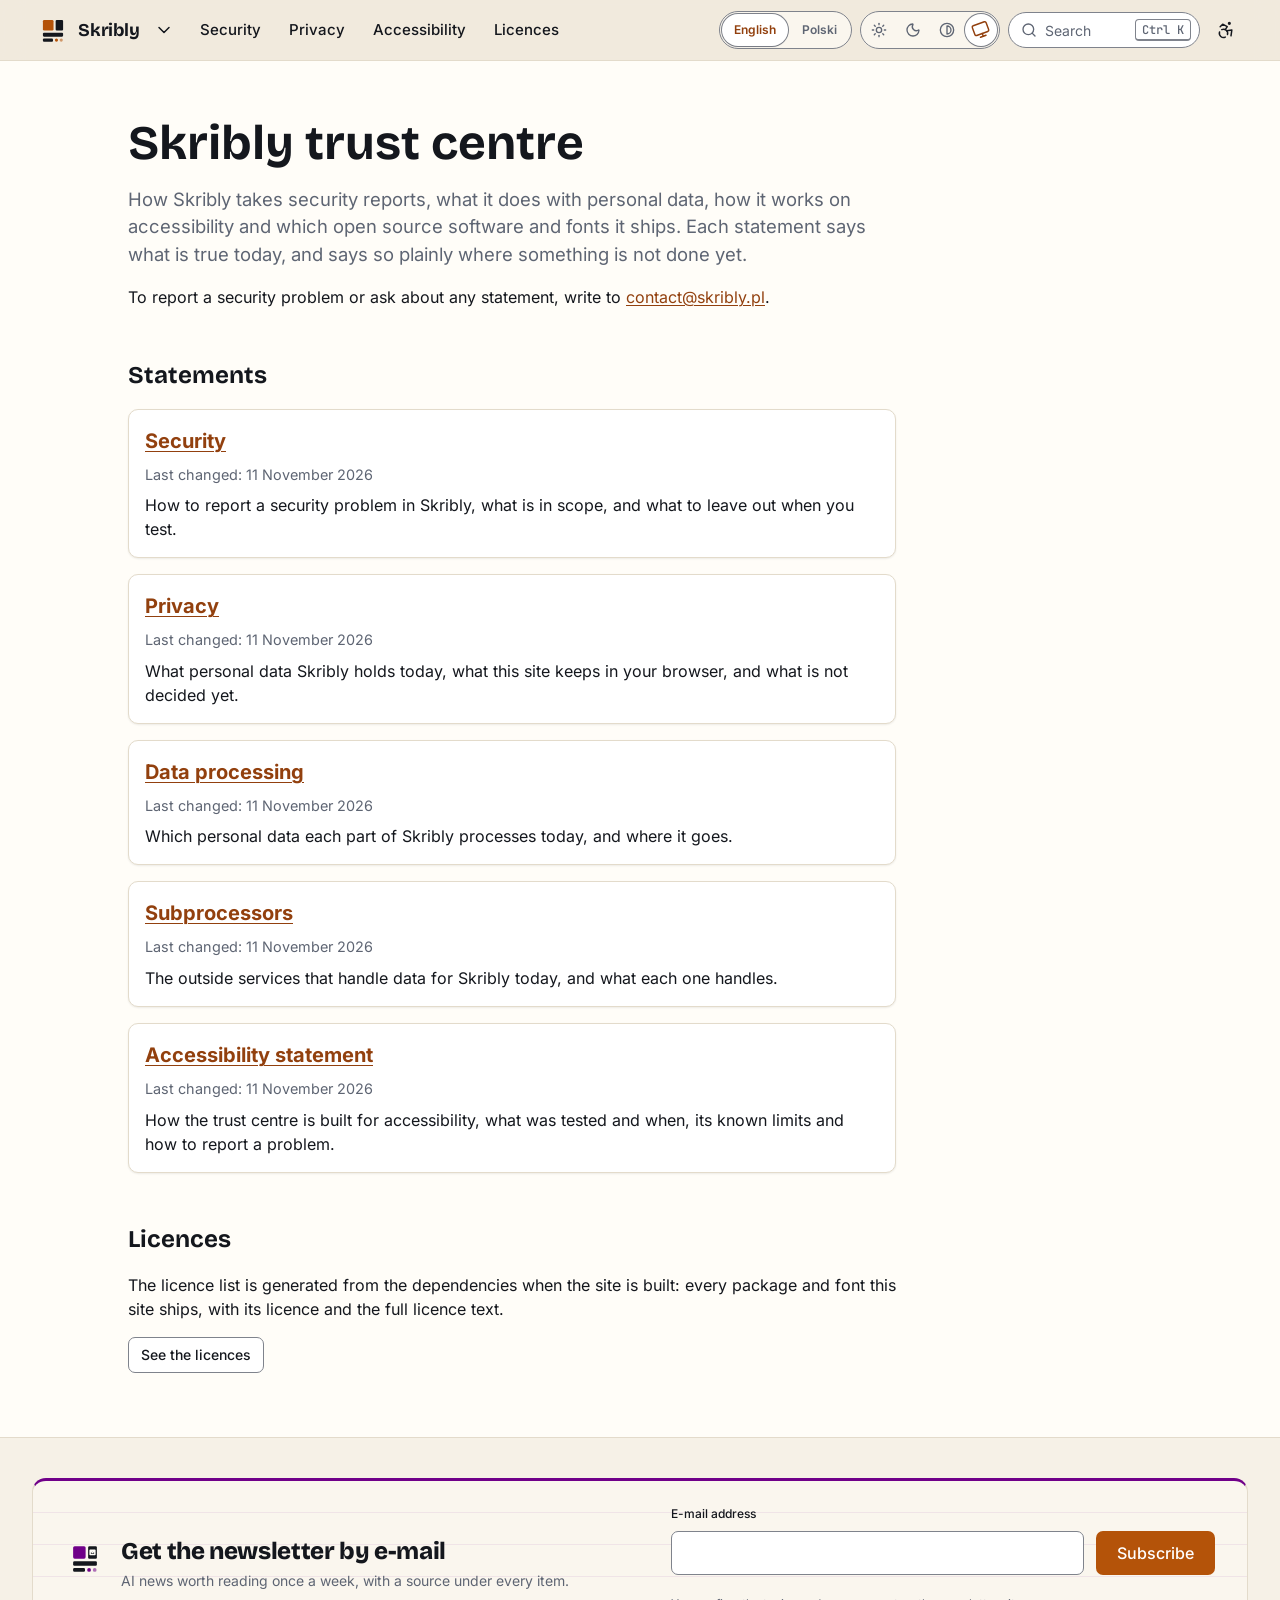
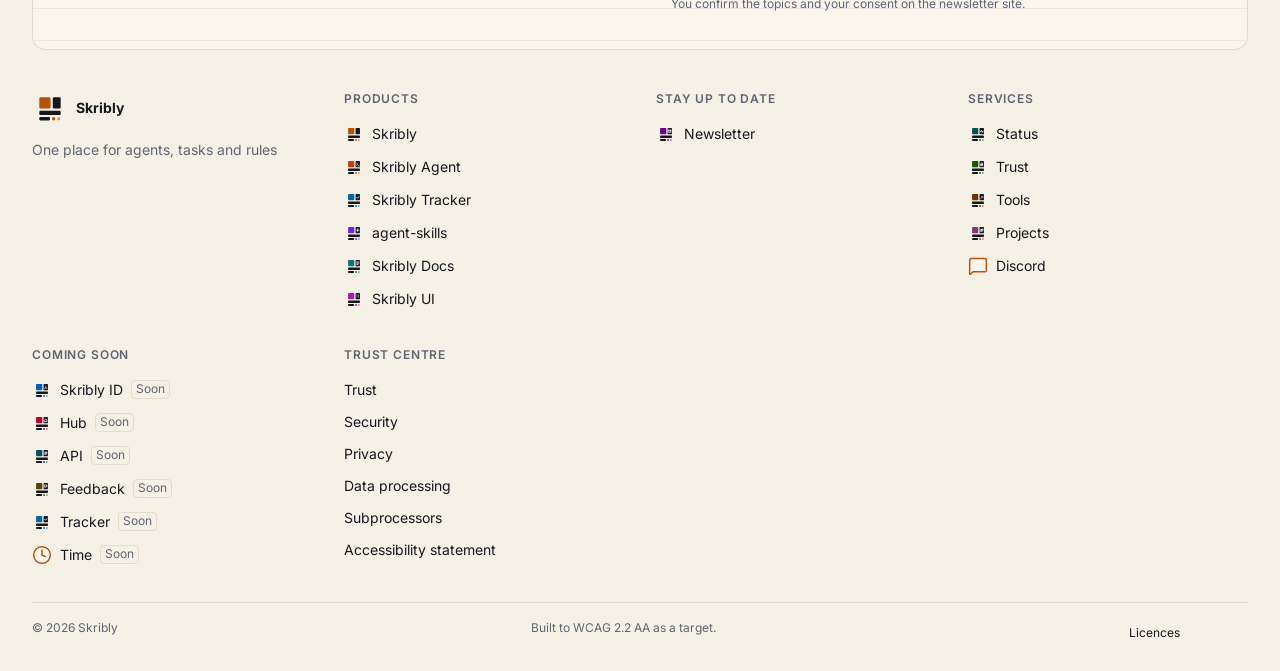
==== index.html @ 5bcbd811 "publish: page widths and kit sync" ====
<!DOCTYPE html><html lang="en" dir="ltr"><head><meta charset="utf-8"><meta name="viewport" content="width=device-width, initial-scale=1"><title>Skribly</title><meta name="description" content="How Skribly handles security reports, personal data, accessibility and the licences of the software it ships."><link rel="canonical" href="https://trust.skribly.pl/"><link rel="alternate" hreflang="en" href="https://trust.skribly.pl/"><link rel="alternate" hreflang="pl" href="https://trust.skribly.pl/pl/"><link rel="alternate" hreflang="x-default" href="https://trust.skribly.pl/"><script src="/_astro/prepaint.iife.DfruCCWJ.js"></script><meta name="color-scheme" content="light dark"><meta name="theme-color" media="(prefers-color-scheme: light)" content="#fffdf8"><meta name="theme-color" media="(prefers-color-scheme: dark)" content="#111318"><meta name="referrer" content="strict-origin-when-cross-origin"><link rel="preload" href="/_astro/inter-latin-wght-normal.Dx4kXJAl.woff2" as="font" type="font/woff2" crossorigin><link rel="preload" href="/_astro/bricolage-grotesque-latin-wght-normal.DLoelf7F.woff2" as="font" type="font/woff2" crossorigin><link rel="icon" href="/_astro/skribly.Zs_Yda3L.svg" type="image/svg+xml"><meta property="og:type" content="website"><meta property="og:site_name" content="Skribly"><meta property="og:locale" content="en_GB"><meta property="og:url" content="https://trust.skribly.pl/"><meta property="og:title" content="Skribly"><meta property="og:description" content="How Skribly handles security reports, personal data, accessibility and the licences of the software it ships."><meta name="twitter:card" content="summary"><meta name="twitter:title" content="Skribly"><meta name="twitter:description" content="How Skribly handles security reports, personal data, accessibility and the licences of the software it ships."><script type="application/ld+json">{"@context":"https://schema.org","@graph":[{"@type":"Organization","@id":"https://skribly.pl/#organization","name":"Skribly","url":"https://skribly.pl/","logo":"https://skribly.pl/img/icons/icon-512.png","sameAs":["https://docs.skribly.pl/","https://ui.skribly.pl/"]},{"@type":"WebSite","@id":"https://trust.skribly.pl/#website","name":"Skribly","url":"https://trust.skribly.pl/","inLanguage":"en","description":"How Skribly handles security reports, personal data, accessibility and the licences of the software it ships.","publisher":{"@id":"https://skribly.pl/#organization"}},{"@type":"WebPage","@id":"https://trust.skribly.pl/#page","url":"https://trust.skribly.pl/","name":"Skribly","description":"How Skribly handles security reports, personal data, accessibility and the licences of the software it ships.","inLanguage":"en","isPartOf":{"@id":"https://trust.skribly.pl/#website"},"publisher":{"@id":"https://skribly.pl/#organization"}}]}</script><meta http-equiv="Content-Security-Policy" content="default-src 'none'; connect-src 'self'; script-src 'self' 'wasm-unsafe-eval'; style-src 'self'; img-src 'self' data:; font-src 'self'; manifest-src 'self'; media-src 'self'; base-uri 'none'; form-action https://newsletter.skribly.pl; upgrade-insecure-requests"><link rel="stylesheet" href="/_astro/Page.hckXxE3s.css"></head><body class="sk-page"><a class="sk-skip-link" href="#content">Skip to content</a><header class="sk-site-header sk-product--skribly" data-sk-header><div class="sk-container sk-container--wide sk-site-header__bar"><div class="sk-site-header__brand"><a class="sk-site-header__home" href="/" aria-label="Skribly, home page"><svg class="sk-logo sk-logo--skribly" viewBox="0 0 64 64" width="2.125rem" height="2.125rem" focusable="false" aria-hidden="true"><rect x="13" y="13" width="20" height="20" rx="2.5" fill="var(--sk-accent)"/><rect x="37" y="13" width="14" height="20" rx="2" fill="currentColor"/><rect x="13" y="37" width="38" height="7.5" rx="2" fill="currentColor"/><rect x="13" y="48" width="19" height="6" rx="2" fill="currentColor"/><circle cx="38.5" cy="51" r="3" fill="var(--sk-accent)"/><circle cx="47.5" cy="51" r="3" fill="var(--sk-accent)" opacity="0.55"/></svg><span class="sk-site-header__name">Skribly</span></a><details class="sk-dropdown sk-ecosystem"><summary class="sk-icon-button sk-ecosystem__toggle" aria-label="Switch product" title="Switch product"><svg class="sk-icon sk-dropdown__chevron" viewBox="0 0 24 24" focusable="false" data-icon="chevron.down" aria-hidden="true"><path d="m6 9 6 6 6-6"></path></svg></summary><div class="sk-dropdown__panel"><p class="sk-ecosystem__title" id="sk-ecosystem-skribly">Skribly products</p><ul class="sk-ecosystem__list" aria-labelledby="sk-ecosystem-skribly"><li><a class="sk-ecosystem__item sk-product--skribly" href="https://skribly.pl/" aria-current="true"><svg class="sk-logo sk-logo--skribly" viewBox="0 0 64 64" width="2.25rem" height="2.25rem" focusable="false" aria-hidden="true"><rect x="13" y="13" width="20" height="20" rx="2.5" fill="var(--sk-accent)"/><rect x="37" y="13" width="14" height="20" rx="2" fill="currentColor"/><rect x="13" y="37" width="38" height="7.5" rx="2" fill="currentColor"/><rect x="13" y="48" width="19" height="6" rx="2" fill="currentColor"/><circle cx="38.5" cy="51" r="3" fill="var(--sk-accent)"/><circle cx="47.5" cy="51" r="3" fill="var(--sk-accent)" opacity="0.55"/></svg><span><strong>Skribly</strong><span>One place for agents, tasks and rules</span></span><span class="sk-ecosystem__here">You are here</span></a></li><li><a class="sk-ecosystem__item sk-product--agent" href="https://agent.skribly.pl/"><svg class="sk-logo sk-logo--agent" viewBox="0 0 64 64" width="2.25rem" height="2.25rem" focusable="false" aria-hidden="true"><rect x="13" y="13" width="20" height="20" rx="2.5" fill="var(--sk-tool-agent)"/><rect x="37" y="13" width="14" height="20" rx="2" fill="currentColor"/><path d="M40.6 19.4l3.6 3.6-3.6 3.6M45.6 28.4h2.6" fill="none" stroke="var(--sk-bg)" stroke-width="2.4" stroke-linecap="round" stroke-linejoin="round"/><rect x="13" y="37" width="38" height="7.5" rx="2" fill="currentColor"/><rect x="13" y="48" width="19" height="6" rx="2" fill="currentColor"/><circle cx="38.5" cy="51" r="3" fill="var(--sk-tool-agent)"/><circle cx="47.5" cy="51" r="3" fill="var(--sk-tool-agent)" opacity="0.55"/></svg><span><strong>Skribly Agent</strong><span>Where agents work</span></span></a></li><li><a class="sk-ecosystem__item sk-product--tracker" href="https://skribly.pl/apps/skribly-tracker/"><svg class="sk-logo sk-logo--tracker" viewBox="0 0 64 64" width="2.25rem" height="2.25rem" focusable="false" aria-hidden="true"><rect x="13" y="13" width="20" height="20" rx="2.5" fill="var(--sk-tool-tracker)"/><rect x="37" y="13" width="14" height="20" rx="2" fill="currentColor"/><path d="M40.4 23.6l2.8 2.8 4.8-5.4" fill="none" stroke="var(--sk-bg)" stroke-width="2.4" stroke-linecap="round" stroke-linejoin="round"/><rect x="13" y="37" width="38" height="7.5" rx="2" fill="currentColor"/><rect x="13" y="48" width="19" height="6" rx="2" fill="currentColor"/><circle cx="38.5" cy="51" r="3" fill="var(--sk-tool-tracker)"/><circle cx="47.5" cy="51" r="3" fill="var(--sk-tool-tracker)" opacity="0.55"/></svg><span><strong>Skribly Tracker</strong><span>Where tasks begin</span></span></a></li><li><a class="sk-ecosystem__item sk-product--skills" href="https://skribly.pl/apps/agent-skills/"><svg class="sk-logo sk-logo--skills" viewBox="0 0 64 64" width="2.25rem" height="2.25rem" focusable="false" aria-hidden="true"><rect x="13" y="13" width="20" height="20" rx="2.5" fill="var(--sk-tool-skills)"/><rect x="37" y="13" width="14" height="20" rx="2" fill="currentColor"/><path d="M44 18.6v8.8M39.6 23h8.8" fill="none" stroke="var(--sk-bg)" stroke-width="2.4" stroke-linecap="round" stroke-linejoin="round"/><rect x="13" y="37" width="38" height="7.5" rx="2" fill="currentColor"/><rect x="13" y="48" width="19" height="6" rx="2" fill="currentColor"/><circle cx="38.5" cy="51" r="3" fill="var(--sk-tool-skills)"/><circle cx="47.5" cy="51" r="3" fill="var(--sk-tool-skills)" opacity="0.55"/></svg><span><strong>agent-skills</strong><span>Where the rules live</span></span></a></li><li><a class="sk-ecosystem__item sk-product--docs" href="https://docs.skribly.pl/"><svg class="sk-logo sk-logo--docs" viewBox="0 0 64 64" width="2.25rem" height="2.25rem" focusable="false" aria-hidden="true"><rect x="13" y="13" width="20" height="20" rx="2.5" fill="var(--sk-tool-docs)"/><rect x="37" y="13" width="14" height="20" rx="2" fill="currentColor"/><path d="M40.4 19h7.2M40.4 23h7.2M40.4 27h4.4" fill="none" stroke="var(--sk-bg)" stroke-width="2.4" stroke-linecap="round" stroke-linejoin="round"/><rect x="13" y="37" width="38" height="7.5" rx="2" fill="currentColor"/><rect x="13" y="48" width="19" height="6" rx="2" fill="currentColor"/><circle cx="38.5" cy="51" r="3" fill="var(--sk-tool-docs)"/><circle cx="47.5" cy="51" r="3" fill="var(--sk-tool-docs)" opacity="0.55"/></svg><span><strong>Skribly Docs</strong><span>Guides and reference</span></span></a></li><li><a class="sk-ecosystem__item sk-product--ui" href="https://ui.skribly.pl/"><svg class="sk-logo sk-logo--ui" viewBox="0 0 64 64" width="2.25rem" height="2.25rem" focusable="false" aria-hidden="true"><rect x="13" y="13" width="20" height="20" rx="2.5" fill="var(--sk-tool-ui)"/><rect x="37" y="13" width="14" height="20" rx="2" fill="currentColor"/><path d="M41.2 19.6h.01M46.8 19.6h.01M41.2 25.4h.01M46.8 25.4h.01" fill="none" stroke="var(--sk-bg)" stroke-width="2.4" stroke-linecap="round" stroke-linejoin="round"/><rect x="13" y="37" width="38" height="7.5" rx="2" fill="currentColor"/><rect x="13" y="48" width="19" height="6" rx="2" fill="currentColor"/><circle cx="38.5" cy="51" r="3" fill="var(--sk-tool-ui)"/><circle cx="47.5" cy="51" r="3" fill="var(--sk-tool-ui)" opacity="0.55"/></svg><span><strong>Skribly UI</strong><span>Tokens and components</span></span></a></li></ul><p class="sk-ecosystem__title" id="sk-ecosystem-skribly-channels">Stay up to date</p><ul class="sk-ecosystem__list" aria-labelledby="sk-ecosystem-skribly-channels"><li><a class="sk-ecosystem__item sk-product--newsletter" href="https://newsletter.skribly.pl/"><svg class="sk-logo sk-logo--newsletter" viewBox="0 0 64 64" width="2.25rem" height="2.25rem" focusable="false" aria-hidden="true"><rect x="13" y="13" width="20" height="20" rx="2.5" fill="var(--sk-tool-newsletter)"/><rect x="37" y="13" width="14" height="20" rx="2" fill="currentColor"/><path d="M40.2 19.6h7.6v6.8h-7.6zM40.6 20.2l3.4 2.8 3.4-2.8" fill="none" stroke="var(--sk-bg)" stroke-width="2.4" stroke-linecap="round" stroke-linejoin="round"/><rect x="13" y="37" width="38" height="7.5" rx="2" fill="currentColor"/><rect x="13" y="48" width="19" height="6" rx="2" fill="currentColor"/><circle cx="38.5" cy="51" r="3" fill="var(--sk-tool-newsletter)"/><circle cx="47.5" cy="51" r="3" fill="var(--sk-tool-newsletter)" opacity="0.55"/></svg><span><strong>Skribly Newsletter</strong><span>AI news every week, each with its source</span></span></a></li></ul><p class="sk-ecosystem__title" id="sk-ecosystem-skribly-services">Services</p><ul class="sk-ecosystem__list" aria-labelledby="sk-ecosystem-skribly-services"><li><a class="sk-ecosystem__item sk-product--status" href="https://status.skribly.pl/"><svg class="sk-logo sk-logo--status" viewBox="0 0 64 64" width="2.25rem" height="2.25rem" focusable="false" aria-hidden="true"><rect x="13" y="13" width="20" height="20" rx="2.5" fill="var(--sk-tool-status)"/><rect x="37" y="13" width="14" height="20" rx="2" fill="currentColor"/><path d="M39.6 23.6h2.2l1.4-3.6 2.4 6.8 1.4-3.2h1.4" fill="none" stroke="var(--sk-bg)" stroke-width="2.4" stroke-linecap="round" stroke-linejoin="round"/><rect x="13" y="37" width="38" height="7.5" rx="2" fill="currentColor"/><rect x="13" y="48" width="19" height="6" rx="2" fill="currentColor"/><circle cx="38.5" cy="51" r="3" fill="var(--sk-tool-status)"/><circle cx="47.5" cy="51" r="3" fill="var(--sk-tool-status)" opacity="0.55"/></svg><span><strong>Skribly Status</strong><span>Is every service up</span></span></a></li><li><a class="sk-ecosystem__item sk-product--trust" href="https://trust.skribly.pl/"><svg class="sk-logo sk-logo--trust" viewBox="0 0 64 64" width="2.25rem" height="2.25rem" focusable="false" aria-hidden="true"><rect x="13" y="13" width="20" height="20" rx="2.5" fill="var(--sk-tool-trust)"/><rect x="37" y="13" width="14" height="20" rx="2" fill="currentColor"/><path d="M41.8 22.6v-3h4.4v3M40.8 24.2h6.4v2.8h-6.4z" fill="none" stroke="var(--sk-bg)" stroke-width="2.4" stroke-linecap="round" stroke-linejoin="round"/><rect x="13" y="37" width="38" height="7.5" rx="2" fill="currentColor"/><rect x="13" y="48" width="19" height="6" rx="2" fill="currentColor"/><circle cx="38.5" cy="51" r="3" fill="var(--sk-tool-trust)"/><circle cx="47.5" cy="51" r="3" fill="var(--sk-tool-trust)" opacity="0.55"/></svg><span><strong>Skribly Trust</strong><span>Security, privacy and accessibility</span></span></a></li><li><a class="sk-ecosystem__item sk-product--tools" href="https://tools.skribly.pl/"><svg class="sk-logo sk-logo--tools" viewBox="0 0 64 64" width="2.25rem" height="2.25rem" focusable="false" aria-hidden="true"><rect x="13" y="13" width="20" height="20" rx="2.5" fill="var(--sk-tool-tools)"/><rect x="37" y="13" width="14" height="20" rx="2" fill="currentColor"/><path d="M40.8 27.2L46 22M43.8 19.8l4.4 4.4" fill="none" stroke="var(--sk-bg)" stroke-width="2.4" stroke-linecap="round" stroke-linejoin="round"/><rect x="13" y="37" width="38" height="7.5" rx="2" fill="currentColor"/><rect x="13" y="48" width="19" height="6" rx="2" fill="currentColor"/><circle cx="38.5" cy="51" r="3" fill="var(--sk-tool-tools)"/><circle cx="47.5" cy="51" r="3" fill="var(--sk-tool-tools)" opacity="0.55"/></svg><span><strong>Skribly Tools</strong><span>Small tools in the browser</span></span></a></li><li><a class="sk-ecosystem__item sk-product--projects" href="https://projects.skribly.pl/"><svg class="sk-logo sk-logo--projects" viewBox="0 0 64 64" width="2.25rem" height="2.25rem" focusable="false" aria-hidden="true"><rect x="13" y="13" width="20" height="20" rx="2.5" fill="var(--sk-tool-projects)"/><rect x="37" y="13" width="14" height="20" rx="2" fill="currentColor"/><path d="M40.4 21.8h4.8v4.8h-4.8zM43 21.8v-2.6h4.8v4.8h-2.6" fill="none" stroke="var(--sk-bg)" stroke-width="2.4" stroke-linecap="round" stroke-linejoin="round"/><rect x="13" y="37" width="38" height="7.5" rx="2" fill="currentColor"/><rect x="13" y="48" width="19" height="6" rx="2" fill="currentColor"/><circle cx="38.5" cy="51" r="3" fill="var(--sk-tool-projects)"/><circle cx="47.5" cy="51" r="3" fill="var(--sk-tool-projects)" opacity="0.55"/></svg><span><strong>Skribly Projects</strong><span>Every part and how far it is</span></span></a></li><li><a class="sk-ecosystem__item sk-product--discord" href="https://dc.skribly.pl/"><svg class="sk-icon sk-icon--duo sk-ecosystem__icon" viewBox="0 0 24 24" focusable="false" data-icon="content.comment" aria-hidden="true"><g class="sk-icon__fill"><path d="M22 17a2 2 0 0 1-2 2H6.828a2 2 0 0 0-1.414.586l-2.202 2.202A.71.71 0 0 1 2 21.286V5a2 2 0 0 1 2-2h16a2 2 0 0 1 2 2z"></path></g><path d="M22 17a2 2 0 0 1-2 2H6.828a2 2 0 0 0-1.414.586l-2.202 2.202A.71.71 0 0 1 2 21.286V5a2 2 0 0 1 2-2h16a2 2 0 0 1 2 2z"></path></svg><span><strong>Discord</strong><span>Talk with the people who build Skribly</span></span></a></li></ul></div></details></div><div class="sk-site-header__quick"><button class="sk-search-button sk-site-header__wide" type="button" data-sk-search-open data-sk-needs-js aria-haspopup="dialog" aria-controls="sk-search" aria-keyshortcuts="Control+K /"><svg class="sk-icon" viewBox="0 0 24 24" focusable="false" data-icon="action.search" aria-hidden="true"><g class="sk-icon__fill"><circle cx="11" cy="11" r="8"></circle></g><path d="m21 21-4.34-4.34"></path><circle cx="11" cy="11" r="8"></circle></svg><span>Search</span><kbd class="sk-kbd" aria-hidden="true">Ctrl K</kbd></button><button class="sk-icon-button sk-site-header__narrow" type="button" data-sk-search-open data-sk-needs-js aria-label="Search" aria-haspopup="dialog" aria-controls="sk-search" aria-keyshortcuts="Control+K /"><svg class="sk-icon" viewBox="0 0 24 24" focusable="false" data-icon="action.search" aria-hidden="true"><g class="sk-icon__fill"><circle cx="11" cy="11" r="8"></circle></g><path d="m21 21-4.34-4.34"></path><circle cx="11" cy="11" r="8"></circle></svg></button><button class="sk-icon-button" type="button" data-sk-a11y-open data-sk-needs-js aria-controls="sk-a11y-panel" aria-expanded="false" aria-label="Accessibility" title="Open accessibility settings"><svg class="sk-icon" viewBox="0 0 24 24" focusable="false" data-icon="nav.accessibility" aria-hidden="true"><g class="sk-icon__fill"><circle cx="16" cy="4" r="1"></circle></g><circle cx="16" cy="4" r="1"></circle><path d="m18 19 1-7-6 1"></path><path d="m5 8 3-3 5.5 3-2.36 3.5"></path><path d="M4.24 14.5a5 5 0 0 0 6.88 6"></path><path d="M13.76 17.5a5 5 0 0 0-6.88-6"></path></svg></button><button class="sk-icon-button sk-site-header__menu-toggle" type="button" data-sk-menu-toggle data-sk-needs-js aria-expanded="false" aria-controls="sk-site-drawer-skribly" aria-label="Menu" data-open="Menu" data-close="Close menu"><span class="sk-burger" aria-hidden="true"><span></span><span></span><span></span></span></button></div><div class="sk-site-header__drawer" id="sk-site-drawer-skribly"><nav class="sk-site-nav" aria-label="Main navigation"><ul class="sk-site-nav__list"><li><a class="sk-site-nav__link" href="/security/">Security</a></li><li><a class="sk-site-nav__link" href="/privacy/">Privacy</a></li><li><a class="sk-site-nav__link" href="/accessibility/">Accessibility</a></li><li><a class="sk-site-nav__link" href="/licenses/">Licences</a></li></ul></nav><div class="sk-site-header__tools"><nav class="sk-language-switch" aria-label="Language"><ul><li><span lang="en" aria-current="true">English</span></li><li><a href="/pl/" lang="pl" hreflang="pl">Polski</a></li></ul></nav><fieldset class="sk-theme-switch" data-sk-theme-switch><legend class="sk-visually-hidden">Theme</legend><label title="Light"><input type="radio" name="sk-theme-v0jahi" value="light"><svg class="sk-icon" viewBox="0 0 24 24" focusable="false" data-icon="theme.light" aria-hidden="true"><g class="sk-icon__fill"><circle cx="12" cy="12" r="4"></circle></g><circle cx="12" cy="12" r="4"></circle><path d="M12 2v2"></path><path d="M12 20v2"></path><path d="m4.93 4.93 1.41 1.41"></path><path d="m17.66 17.66 1.41 1.41"></path><path d="M2 12h2"></path><path d="M20 12h2"></path><path d="m6.34 17.66-1.41 1.41"></path><path d="m19.07 4.93-1.41 1.41"></path></svg><span class="sk-visually-hidden">Light</span></label><label title="Dark"><input type="radio" name="sk-theme-v0jahi" value="dark"><svg class="sk-icon" viewBox="0 0 24 24" focusable="false" data-icon="theme.dark" aria-hidden="true"><g class="sk-icon__fill"><path d="M20.985 12.486a9 9 0 1 1-9.473-9.472c.405-.022.617.46.402.803a6 6 0 0 0 8.268 8.268c.344-.215.825-.004.803.401"></path></g><path d="M20.985 12.486a9 9 0 1 1-9.473-9.472c.405-.022.617.46.402.803a6 6 0 0 0 8.268 8.268c.344-.215.825-.004.803.401"></path></svg><span class="sk-visually-hidden">Dark</span></label><label title="High contrast"><input type="radio" name="sk-theme-v0jahi" value="contrast"><svg class="sk-icon" viewBox="0 0 24 24" focusable="false" data-icon="theme.contrast" aria-hidden="true"><g class="sk-icon__fill"><circle cx="12" cy="12" r="10"></circle><path d="M12 18a6 6 0 0 0 0-12v12z"></path></g><circle cx="12" cy="12" r="10"></circle><path d="M12 18a6 6 0 0 0 0-12v12z"></path></svg><span class="sk-visually-hidden">High contrast</span></label><label title="System"><input type="radio" name="sk-theme-v0jahi" value="system" checked><svg class="sk-icon" viewBox="0 0 24 24" focusable="false" data-icon="theme.system" aria-hidden="true"><g class="sk-icon__fill"><rect rx="2" x="2" y="3" width="20" height="14"></rect></g><rect rx="2" x="2" y="3" width="20" height="14"></rect><line x1="8" y1="21" x2="16" y2="21"></line><line x1="12" y1="17" x2="12" y2="21"></line></svg><span class="sk-visually-hidden">System</span></label></fieldset><script type="module" src="/_astro/ThemeSwitch.astro_astro_type_script_index_0_lang.CFWxGLRv.js"></script></div></div></div></header><script type="module" src="/_astro/SiteHeader.astro_astro_type_script_index_0_lang.C7ESqmu-.js"></script><main class="sk-page__main sk-page__main--default" id="content" tabindex="-1" data-pagefind-body><div class="site-main" data-pagefind-body><section class="sk-container page-measure page-section"><h1>Skribly trust centre</h1><p class="page-lead">How Skribly takes security reports, what it does with personal data, how it works on accessibility and which open source software and fonts it ships. Each statement says what is true today, and says so plainly where something is not done yet.</p><p>To report a security problem or ask about any statement, write to <a class="sk-link" href="mailto:contact@skribly.pl">contact@skribly.pl</a>.</p></section><section class="sk-container page-measure page-section" aria-labelledby="statements"><h2 id="statements">Statements</h2><ul class="entry-list" role="list"><li class="sk-card entry-list__item"><h3 class="entry-list__title"><a class="sk-link" href="/security/">Security</a></h3><p class="entry-list__date">Last changed: <time datetime="2026-11-11T00:00:00.000Z">11 November 2026</time></p><p>How to report a security problem in Skribly, what is in scope, and what to leave out when you test.</p></li><li class="sk-card entry-list__item"><h3 class="entry-list__title"><a class="sk-link" href="/privacy/">Privacy</a></h3><p class="entry-list__date">Last changed: <time datetime="2026-11-11T00:00:00.000Z">11 November 2026</time></p><p>What personal data Skribly holds today, what this site keeps in your browser, and what is not decided yet.</p></li><li class="sk-card entry-list__item"><h3 class="entry-list__title"><a class="sk-link" href="/data-processing/">Data processing</a></h3><p class="entry-list__date">Last changed: <time datetime="2026-11-11T00:00:00.000Z">11 November 2026</time></p><p>Which personal data each part of Skribly processes today, and where it goes.</p></li><li class="sk-card entry-list__item"><h3 class="entry-list__title"><a class="sk-link" href="/subprocessors/">Subprocessors</a></h3><p class="entry-list__date">Last changed: <time datetime="2026-11-11T00:00:00.000Z">11 November 2026</time></p><p>The outside services that handle data for Skribly today, and what each one handles.</p></li><li class="sk-card entry-list__item"><h3 class="entry-list__title"><a class="sk-link" href="/accessibility/">Accessibility statement</a></h3><p class="entry-list__date">Last changed: <time datetime="2026-11-11T00:00:00.000Z">11 November 2026</time></p><p>How the trust centre is built for accessibility, what was tested and when, its known limits and how to report a problem.</p></li></ul></section><section class="sk-container page-measure page-section" aria-labelledby="licences"><h2 id="licences">Licences</h2><p>The licence list is generated from the dependencies when the site is built: every package and font this site ships, with its licence and the full licence text.</p><p><a class="sk-button sk-button--outline" href="/licenses/">See the licences</a></p></section></div></main><footer class="sk-site-footer sk-product--skribly"><div class="sk-container sk-container--wide"><section aria-labelledby="sk-footer-newsletter-title" class="sk-band sk-band--sunken sk-pattern sk-pattern--ruled sk-product--newsletter sk-newsletter-signup sk-newsletter-signup--footer"><div class="sk-newsletter-signup__text"><svg class="sk-logo sk-logo--newsletter" viewBox="0 0 64 64" width="2.5rem" height="2.5rem" focusable="false" aria-hidden="true"><rect x="13" y="13" width="20" height="20" rx="2.5" fill="var(--sk-tool-newsletter)"/><rect x="37" y="13" width="14" height="20" rx="2" fill="currentColor"/><path d="M40.2 19.6h7.6v6.8h-7.6zM40.6 20.2l3.4 2.8 3.4-2.8" fill="none" stroke="var(--sk-bg)" stroke-width="2.4" stroke-linecap="round" stroke-linejoin="round"/><rect x="13" y="37" width="38" height="7.5" rx="2" fill="currentColor"/><rect x="13" y="48" width="19" height="6" rx="2" fill="currentColor"/><circle cx="38.5" cy="51" r="3" fill="var(--sk-tool-newsletter)"/><circle cx="47.5" cy="51" r="3" fill="var(--sk-tool-newsletter)" opacity="0.55"/></svg><h2 class="sk-newsletter-signup__title" id="sk-footer-newsletter-title">Get the newsletter by e-mail</h2><p class="sk-newsletter-signup__lead">AI news worth reading once a week, with a source under every item.</p></div><form class="sk-newsletter-signup__form" method="get" action="https://newsletter.skribly.pl/#signup" aria-labelledby="sk-footer-newsletter-title"><label class="sk-label" for="sk-footer-newsletter-email">E-mail address</label><div class="sk-newsletter-signup__row"><input class="sk-input sk-newsletter-signup__input" type="email" id="sk-footer-newsletter-email" name="email" autocomplete="email" inputmode="email" spellcheck="false" maxlength="254" required aria-describedby="sk-footer-newsletter-hint"><button class="sk-button" type="submit">Subscribe</button></div><p class="sk-hint" id="sk-footer-newsletter-hint">You confirm the topics and your consent on the newsletter site.</p></form></section><div class="sk-site-footer__grid"><div class="sk-site-footer__brand"><a href="https://skribly.pl/" aria-label="Skribly, home page"><svg class="sk-logo sk-logo--skribly" viewBox="0 0 64 64" width="2.25rem" height="2.25rem" focusable="false" aria-hidden="true"><rect x="13" y="13" width="20" height="20" rx="2.5" fill="var(--sk-accent)"/><rect x="37" y="13" width="14" height="20" rx="2" fill="currentColor"/><rect x="13" y="37" width="38" height="7.5" rx="2" fill="currentColor"/><rect x="13" y="48" width="19" height="6" rx="2" fill="currentColor"/><circle cx="38.5" cy="51" r="3" fill="var(--sk-accent)"/><circle cx="47.5" cy="51" r="3" fill="var(--sk-accent)" opacity="0.55"/></svg><strong>Skribly</strong></a><p>One place for agents, tasks and rules</p></div><nav aria-labelledby="sk-footer-products-skribly"><h2 id="sk-footer-products-skribly">Products</h2><ul><li><a href="https://skribly.pl/" aria-current="true"><svg class="sk-logo sk-logo--skribly" viewBox="0 0 64 64" width="1.25rem" height="1.25rem" focusable="false" aria-hidden="true"><rect x="13" y="13" width="20" height="20" rx="2.5" fill="var(--sk-accent)"/><rect x="37" y="13" width="14" height="20" rx="2" fill="currentColor"/><rect x="13" y="37" width="38" height="7.5" rx="2" fill="currentColor"/><rect x="13" y="48" width="19" height="6" rx="2" fill="currentColor"/><circle cx="38.5" cy="51" r="3" fill="var(--sk-accent)"/><circle cx="47.5" cy="51" r="3" fill="var(--sk-accent)" opacity="0.55"/></svg>Skribly</a></li><li><a href="https://agent.skribly.pl/"><svg class="sk-logo sk-logo--agent" viewBox="0 0 64 64" width="1.25rem" height="1.25rem" focusable="false" aria-hidden="true"><rect x="13" y="13" width="20" height="20" rx="2.5" fill="var(--sk-tool-agent)"/><rect x="37" y="13" width="14" height="20" rx="2" fill="currentColor"/><path d="M40.6 19.4l3.6 3.6-3.6 3.6M45.6 28.4h2.6" fill="none" stroke="var(--sk-bg)" stroke-width="2.4" stroke-linecap="round" stroke-linejoin="round"/><rect x="13" y="37" width="38" height="7.5" rx="2" fill="currentColor"/><rect x="13" y="48" width="19" height="6" rx="2" fill="currentColor"/><circle cx="38.5" cy="51" r="3" fill="var(--sk-tool-agent)"/><circle cx="47.5" cy="51" r="3" fill="var(--sk-tool-agent)" opacity="0.55"/></svg>Skribly Agent</a></li><li><a href="https://skribly.pl/apps/skribly-tracker/"><svg class="sk-logo sk-logo--tracker" viewBox="0 0 64 64" width="1.25rem" height="1.25rem" focusable="false" aria-hidden="true"><rect x="13" y="13" width="20" height="20" rx="2.5" fill="var(--sk-tool-tracker)"/><rect x="37" y="13" width="14" height="20" rx="2" fill="currentColor"/><path d="M40.4 23.6l2.8 2.8 4.8-5.4" fill="none" stroke="var(--sk-bg)" stroke-width="2.4" stroke-linecap="round" stroke-linejoin="round"/><rect x="13" y="37" width="38" height="7.5" rx="2" fill="currentColor"/><rect x="13" y="48" width="19" height="6" rx="2" fill="currentColor"/><circle cx="38.5" cy="51" r="3" fill="var(--sk-tool-tracker)"/><circle cx="47.5" cy="51" r="3" fill="var(--sk-tool-tracker)" opacity="0.55"/></svg>Skribly Tracker</a></li><li><a href="https://skribly.pl/apps/agent-skills/"><svg class="sk-logo sk-logo--skills" viewBox="0 0 64 64" width="1.25rem" height="1.25rem" focusable="false" aria-hidden="true"><rect x="13" y="13" width="20" height="20" rx="2.5" fill="var(--sk-tool-skills)"/><rect x="37" y="13" width="14" height="20" rx="2" fill="currentColor"/><path d="M44 18.6v8.8M39.6 23h8.8" fill="none" stroke="var(--sk-bg)" stroke-width="2.4" stroke-linecap="round" stroke-linejoin="round"/><rect x="13" y="37" width="38" height="7.5" rx="2" fill="currentColor"/><rect x="13" y="48" width="19" height="6" rx="2" fill="currentColor"/><circle cx="38.5" cy="51" r="3" fill="var(--sk-tool-skills)"/><circle cx="47.5" cy="51" r="3" fill="var(--sk-tool-skills)" opacity="0.55"/></svg>agent-skills</a></li><li><a href="https://docs.skribly.pl/"><svg class="sk-logo sk-logo--docs" viewBox="0 0 64 64" width="1.25rem" height="1.25rem" focusable="false" aria-hidden="true"><rect x="13" y="13" width="20" height="20" rx="2.5" fill="var(--sk-tool-docs)"/><rect x="37" y="13" width="14" height="20" rx="2" fill="currentColor"/><path d="M40.4 19h7.2M40.4 23h7.2M40.4 27h4.4" fill="none" stroke="var(--sk-bg)" stroke-width="2.4" stroke-linecap="round" stroke-linejoin="round"/><rect x="13" y="37" width="38" height="7.5" rx="2" fill="currentColor"/><rect x="13" y="48" width="19" height="6" rx="2" fill="currentColor"/><circle cx="38.5" cy="51" r="3" fill="var(--sk-tool-docs)"/><circle cx="47.5" cy="51" r="3" fill="var(--sk-tool-docs)" opacity="0.55"/></svg>Skribly Docs</a></li><li><a href="https://ui.skribly.pl/"><svg class="sk-logo sk-logo--ui" viewBox="0 0 64 64" width="1.25rem" height="1.25rem" focusable="false" aria-hidden="true"><rect x="13" y="13" width="20" height="20" rx="2.5" fill="var(--sk-tool-ui)"/><rect x="37" y="13" width="14" height="20" rx="2" fill="currentColor"/><path d="M41.2 19.6h.01M46.8 19.6h.01M41.2 25.4h.01M46.8 25.4h.01" fill="none" stroke="var(--sk-bg)" stroke-width="2.4" stroke-linecap="round" stroke-linejoin="round"/><rect x="13" y="37" width="38" height="7.5" rx="2" fill="currentColor"/><rect x="13" y="48" width="19" height="6" rx="2" fill="currentColor"/><circle cx="38.5" cy="51" r="3" fill="var(--sk-tool-ui)"/><circle cx="47.5" cy="51" r="3" fill="var(--sk-tool-ui)" opacity="0.55"/></svg>Skribly UI</a></li></ul></nav><nav aria-labelledby="sk-footer-channels-skribly"><h2 id="sk-footer-channels-skribly">Stay up to date</h2><ul><li><a href="https://newsletter.skribly.pl/"><svg class="sk-logo sk-logo--newsletter" viewBox="0 0 64 64" width="1.25rem" height="1.25rem" focusable="false" aria-hidden="true"><rect x="13" y="13" width="20" height="20" rx="2.5" fill="var(--sk-tool-newsletter)"/><rect x="37" y="13" width="14" height="20" rx="2" fill="currentColor"/><path d="M40.2 19.6h7.6v6.8h-7.6zM40.6 20.2l3.4 2.8 3.4-2.8" fill="none" stroke="var(--sk-bg)" stroke-width="2.4" stroke-linecap="round" stroke-linejoin="round"/><rect x="13" y="37" width="38" height="7.5" rx="2" fill="currentColor"/><rect x="13" y="48" width="19" height="6" rx="2" fill="currentColor"/><circle cx="38.5" cy="51" r="3" fill="var(--sk-tool-newsletter)"/><circle cx="47.5" cy="51" r="3" fill="var(--sk-tool-newsletter)" opacity="0.55"/></svg>Newsletter</a></li></ul></nav><nav aria-labelledby="sk-footer-services-skribly"><h2 id="sk-footer-services-skribly">Services</h2><ul><li><a href="https://status.skribly.pl/"><svg class="sk-logo sk-logo--status" viewBox="0 0 64 64" width="1.25rem" height="1.25rem" focusable="false" aria-hidden="true"><rect x="13" y="13" width="20" height="20" rx="2.5" fill="var(--sk-tool-status)"/><rect x="37" y="13" width="14" height="20" rx="2" fill="currentColor"/><path d="M39.6 23.6h2.2l1.4-3.6 2.4 6.8 1.4-3.2h1.4" fill="none" stroke="var(--sk-bg)" stroke-width="2.4" stroke-linecap="round" stroke-linejoin="round"/><rect x="13" y="37" width="38" height="7.5" rx="2" fill="currentColor"/><rect x="13" y="48" width="19" height="6" rx="2" fill="currentColor"/><circle cx="38.5" cy="51" r="3" fill="var(--sk-tool-status)"/><circle cx="47.5" cy="51" r="3" fill="var(--sk-tool-status)" opacity="0.55"/></svg>Status</a></li><li><a href="https://trust.skribly.pl/"><svg class="sk-logo sk-logo--trust" viewBox="0 0 64 64" width="1.25rem" height="1.25rem" focusable="false" aria-hidden="true"><rect x="13" y="13" width="20" height="20" rx="2.5" fill="var(--sk-tool-trust)"/><rect x="37" y="13" width="14" height="20" rx="2" fill="currentColor"/><path d="M41.8 22.6v-3h4.4v3M40.8 24.2h6.4v2.8h-6.4z" fill="none" stroke="var(--sk-bg)" stroke-width="2.4" stroke-linecap="round" stroke-linejoin="round"/><rect x="13" y="37" width="38" height="7.5" rx="2" fill="currentColor"/><rect x="13" y="48" width="19" height="6" rx="2" fill="currentColor"/><circle cx="38.5" cy="51" r="3" fill="var(--sk-tool-trust)"/><circle cx="47.5" cy="51" r="3" fill="var(--sk-tool-trust)" opacity="0.55"/></svg>Trust</a></li><li><a href="https://tools.skribly.pl/"><svg class="sk-logo sk-logo--tools" viewBox="0 0 64 64" width="1.25rem" height="1.25rem" focusable="false" aria-hidden="true"><rect x="13" y="13" width="20" height="20" rx="2.5" fill="var(--sk-tool-tools)"/><rect x="37" y="13" width="14" height="20" rx="2" fill="currentColor"/><path d="M40.8 27.2L46 22M43.8 19.8l4.4 4.4" fill="none" stroke="var(--sk-bg)" stroke-width="2.4" stroke-linecap="round" stroke-linejoin="round"/><rect x="13" y="37" width="38" height="7.5" rx="2" fill="currentColor"/><rect x="13" y="48" width="19" height="6" rx="2" fill="currentColor"/><circle cx="38.5" cy="51" r="3" fill="var(--sk-tool-tools)"/><circle cx="47.5" cy="51" r="3" fill="var(--sk-tool-tools)" opacity="0.55"/></svg>Tools</a></li><li><a href="https://projects.skribly.pl/"><svg class="sk-logo sk-logo--projects" viewBox="0 0 64 64" width="1.25rem" height="1.25rem" focusable="false" aria-hidden="true"><rect x="13" y="13" width="20" height="20" rx="2.5" fill="var(--sk-tool-projects)"/><rect x="37" y="13" width="14" height="20" rx="2" fill="currentColor"/><path d="M40.4 21.8h4.8v4.8h-4.8zM43 21.8v-2.6h4.8v4.8h-2.6" fill="none" stroke="var(--sk-bg)" stroke-width="2.4" stroke-linecap="round" stroke-linejoin="round"/><rect x="13" y="37" width="38" height="7.5" rx="2" fill="currentColor"/><rect x="13" y="48" width="19" height="6" rx="2" fill="currentColor"/><circle cx="38.5" cy="51" r="3" fill="var(--sk-tool-projects)"/><circle cx="47.5" cy="51" r="3" fill="var(--sk-tool-projects)" opacity="0.55"/></svg>Projects</a></li><li><a href="https://dc.skribly.pl/"><svg class="sk-icon sk-icon--duo sk-site-footer__icon" viewBox="0 0 24 24" focusable="false" data-icon="content.comment" aria-hidden="true"><g class="sk-icon__fill"><path d="M22 17a2 2 0 0 1-2 2H6.828a2 2 0 0 0-1.414.586l-2.202 2.202A.71.71 0 0 1 2 21.286V5a2 2 0 0 1 2-2h16a2 2 0 0 1 2 2z"></path></g><path d="M22 17a2 2 0 0 1-2 2H6.828a2 2 0 0 0-1.414.586l-2.202 2.202A.71.71 0 0 1 2 21.286V5a2 2 0 0 1 2-2h16a2 2 0 0 1 2 2z"></path></svg>Discord</a></li></ul></nav><nav aria-labelledby="sk-footer-soon-skribly"><h2 id="sk-footer-soon-skribly">Coming soon</h2><ul><li><a href="https://id.skribly.pl/"><svg class="sk-logo sk-logo--id" viewBox="0 0 64 64" width="1.25rem" height="1.25rem" focusable="false" aria-hidden="true"><rect x="13" y="13" width="20" height="20" rx="2.5" fill="var(--sk-tool-id)"/><rect x="37" y="13" width="14" height="20" rx="2" fill="currentColor"/><path d="M44 20.2h.01M40.8 27.2l1.4-2.6h3.6l1.4 2.6" fill="none" stroke="var(--sk-bg)" stroke-width="2.4" stroke-linecap="round" stroke-linejoin="round"/><rect x="13" y="37" width="38" height="7.5" rx="2" fill="currentColor"/><rect x="13" y="48" width="19" height="6" rx="2" fill="currentColor"/><circle cx="38.5" cy="51" r="3" fill="var(--sk-tool-id)"/><circle cx="47.5" cy="51" r="3" fill="var(--sk-tool-id)" opacity="0.55"/></svg>Skribly ID <span class="sk-site-footer__soon">Soon</span></a></li><li><a href="https://hub.skribly.pl/"><svg class="sk-logo sk-logo--hub" viewBox="0 0 64 64" width="1.25rem" height="1.25rem" focusable="false" aria-hidden="true"><rect x="13" y="13" width="20" height="20" rx="2.5" fill="var(--sk-tool-hub)"/><rect x="37" y="13" width="14" height="20" rx="2" fill="currentColor"/><path d="M40.4 22.6l3.6-3.6 3.6 3.6v4.8h-7.2z" fill="none" stroke="var(--sk-bg)" stroke-width="2.4" stroke-linecap="round" stroke-linejoin="round"/><rect x="13" y="37" width="38" height="7.5" rx="2" fill="currentColor"/><rect x="13" y="48" width="19" height="6" rx="2" fill="currentColor"/><circle cx="38.5" cy="51" r="3" fill="var(--sk-tool-hub)"/><circle cx="47.5" cy="51" r="3" fill="var(--sk-tool-hub)" opacity="0.55"/></svg>Hub <span class="sk-site-footer__soon">Soon</span></a></li><li><a href="https://api.skribly.pl/"><svg class="sk-logo sk-logo--api" viewBox="0 0 64 64" width="1.25rem" height="1.25rem" focusable="false" aria-hidden="true"><rect x="13" y="13" width="20" height="20" rx="2.5" fill="var(--sk-tool-api)"/><rect x="37" y="13" width="14" height="20" rx="2" fill="currentColor"/><path d="M40.4 20.6h7.2M45.6 18.6l2 2-2 2M47.6 25.4h-7.2M42.4 23.4l-2 2 2 2" fill="none" stroke="var(--sk-bg)" stroke-width="2.4" stroke-linecap="round" stroke-linejoin="round"/><rect x="13" y="37" width="38" height="7.5" rx="2" fill="currentColor"/><rect x="13" y="48" width="19" height="6" rx="2" fill="currentColor"/><circle cx="38.5" cy="51" r="3" fill="var(--sk-tool-api)"/><circle cx="47.5" cy="51" r="3" fill="var(--sk-tool-api)" opacity="0.55"/></svg>API <span class="sk-site-footer__soon">Soon</span></a></li><li><a href="https://feedback.skribly.pl/"><svg class="sk-logo sk-logo--feedback" viewBox="0 0 64 64" width="1.25rem" height="1.25rem" focusable="false" aria-hidden="true"><rect x="13" y="13" width="20" height="20" rx="2.5" fill="var(--sk-tool-feedback)"/><rect x="37" y="13" width="14" height="20" rx="2" fill="currentColor"/><path d="M40.4 19.2h7.2v5.6h-3.2l-2.6 2.6v-2.6h-1.4z" fill="none" stroke="var(--sk-bg)" stroke-width="2.4" stroke-linecap="round" stroke-linejoin="round"/><rect x="13" y="37" width="38" height="7.5" rx="2" fill="currentColor"/><rect x="13" y="48" width="19" height="6" rx="2" fill="currentColor"/><circle cx="38.5" cy="51" r="3" fill="var(--sk-tool-feedback)"/><circle cx="47.5" cy="51" r="3" fill="var(--sk-tool-feedback)" opacity="0.55"/></svg>Feedback <span class="sk-site-footer__soon">Soon</span></a></li><li><a href="https://tracker.skribly.pl/"><svg class="sk-logo sk-logo--tracker" viewBox="0 0 64 64" width="1.25rem" height="1.25rem" focusable="false" aria-hidden="true"><rect x="13" y="13" width="20" height="20" rx="2.5" fill="var(--sk-tool-tracker)"/><rect x="37" y="13" width="14" height="20" rx="2" fill="currentColor"/><path d="M40.4 23.6l2.8 2.8 4.8-5.4" fill="none" stroke="var(--sk-bg)" stroke-width="2.4" stroke-linecap="round" stroke-linejoin="round"/><rect x="13" y="37" width="38" height="7.5" rx="2" fill="currentColor"/><rect x="13" y="48" width="19" height="6" rx="2" fill="currentColor"/><circle cx="38.5" cy="51" r="3" fill="var(--sk-tool-tracker)"/><circle cx="47.5" cy="51" r="3" fill="var(--sk-tool-tracker)" opacity="0.55"/></svg>Tracker <span class="sk-site-footer__soon">Soon</span></a></li><li><a href="https://time.skribly.pl/"><svg class="sk-icon sk-icon--duo sk-site-footer__icon" viewBox="0 0 24 24" focusable="false" data-icon="time.clock" aria-hidden="true"><g class="sk-icon__fill"><circle cx="12" cy="12" r="10"></circle></g><circle cx="12" cy="12" r="10"></circle><path d="M12 6v6l4 2"></path></svg>Time <span class="sk-site-footer__soon">Soon</span></a></li></ul></nav><nav aria-labelledby="sk-footer-skribly-0"><h2 id="sk-footer-skribly-0">Trust centre</h2><ul><li><a href="/">Trust</a></li><li><a href="/security/">Security</a></li><li><a href="/privacy/">Privacy</a></li><li><a href="/data-processing/">Data processing</a></li><li><a href="/subprocessors/">Subprocessors</a></li><li><a href="/accessibility/">Accessibility statement</a></li></ul></nav></div><div class="sk-site-footer__bottom"><p>© 2026 Skribly</p><p>Built to WCAG 2.2 AA as a target.</p><p><a href="/licenses/">Licences</a></p></div></div></footer><section class="sk-a11y" id="sk-a11y-panel" aria-labelledby="sk-a11y-title" hidden data-sk-a11y-panel><div class="sk-a11y__head"><h2 class="sk-a11y__title" id="sk-a11y-title" tabindex="-1" data-sk-a11y-title>Accessibility</h2><button class="sk-icon-button" type="button" data-sk-a11y-close aria-label="Close accessibility settings"><svg class="sk-icon" viewBox="0 0 24 24" focusable="false" data-icon="action.close" aria-hidden="true"><path d="M18 6 6 18"></path><path d="m6 6 12 12"></path></svg></button></div><p class="sk-a11y__note">These settings stay on this device and apply on every Skribly site.</p><p class="sk-a11y__label" id="sk-a11y-size-label">Text size</p><div class="sk-a11y__size" role="group" aria-labelledby="sk-a11y-size-label"><button class="sk-a11y__step" type="button" data-sk-a11y-step="-1" aria-label="Smaller text">A−</button><output class="sk-a11y__value" data-sk-a11y-size aria-live="polite">100%</output><button class="sk-a11y__step" type="button" data-sk-a11y-step="1" aria-label="Larger text">A+</button></div><p class="sk-a11y__label" id="sk-a11y-display">Display</p><div class="sk-a11y__grid" role="group" aria-labelledby="sk-a11y-display"><button class="sk-a11y__option" type="button" data-sk-a11y-option="grayscale" aria-pressed="false">Grayscale</button><button class="sk-a11y__option" type="button" data-sk-a11y-option="contrast" aria-pressed="false">High contrast</button><button class="sk-a11y__option" type="button" data-sk-a11y-option="invert" aria-pressed="false">Inverted colours</button><button class="sk-a11y__option" type="button" data-sk-a11y-option="light" aria-pressed="false">Light background</button></div><p class="sk-a11y__label" id="sk-a11y-reading">Reading</p><div class="sk-a11y__grid" role="group" aria-labelledby="sk-a11y-reading"><button class="sk-a11y__option" type="button" data-sk-a11y-option="links" aria-pressed="false">Underline links</button><button class="sk-a11y__option" type="button" data-sk-a11y-option="font" aria-pressed="false">Readable font</button><button class="sk-a11y__option" type="button" data-sk-a11y-option="motion" aria-pressed="false">Stop animations</button><button class="sk-a11y__option" type="button" data-sk-a11y-option="focus" aria-pressed="false">Strong focus</button></div><button class="sk-a11y__reset" type="button" data-sk-a11y-reset>Reset all settings</button></section><script type="module" src="/_astro/AccessibilityPanel.astro_astro_type_script_index_0_lang.DPpuBYC_.js"></script><button class="sk-icon-button sk-back-to-top" type="button" data-sk-back-to-top data-sk-needs-js aria-label="Back to top" title="Back to top"><svg class="sk-icon" viewBox="0 0 24 24" focusable="false" data-icon="arrow.up" aria-hidden="true"><path d="m5 12 7-7 7 7"></path><path d="M12 19V5"></path></svg></button><script type="module" src="/_astro/BackToTop.astro_astro_type_script_index_0_lang.RMRvh-Dh.js"></script><script type="module" src="/_astro/SwipeRows.astro_astro_type_script_index_0_lang.BkJYorMU.js"></script><script type="module" src="/_astro/TableScroll.astro_astro_type_script_index_0_lang.Cq6gMylq.js"></script><script type="module" src="/_astro/Lightbox.astro_astro_type_script_index_0_lang.BR4-BFJL.js"></script><dialog class="sk-search" id="sk-search" aria-labelledby="sk-search-title" data-sk-search data-pagefind="/pagefind/pagefind.js" data-search-loading="Searching…" data-search-empty="Nothing found. Try another word." data-search-offline="Search works on the published site, after the build has made its index." data-search-one="result" data-search-few="results" data-search-many="results"><h2 class="sk-visually-hidden" id="sk-search-title">Search this site</h2><div class="sk-search__head"><svg class="sk-icon" viewBox="0 0 24 24" focusable="false" data-icon="action.search" aria-hidden="true"><g class="sk-icon__fill"><circle cx="11" cy="11" r="8"></circle></g><path d="m21 21-4.34-4.34"></path><circle cx="11" cy="11" r="8"></circle></svg><input class="sk-search__input" type="search" data-sk-search-input aria-label="Search this site" aria-describedby="sk-search-hint" placeholder="Search pages and sections" autocomplete="off" spellcheck="false" enterkeyhint="search"><button class="sk-icon-button" type="button" data-sk-search-close aria-label="Close"><svg class="sk-icon" viewBox="0 0 24 24" focusable="false" data-icon="action.close" aria-hidden="true"><path d="M18 6 6 18"></path><path d="m6 6 12 12"></path></svg></button></div><div class="sk-search__body"><p class="sk-search__status" role="status" data-sk-search-status></p><ul class="sk-search__list" aria-label="Search results" data-sk-search-results></ul></div><p class="sk-search__foot" id="sk-search-hint">Arrows move through the results, Enter opens one, Esc closes. <kbd class="sk-kbd">Ctrl K</kbd> <kbd class="sk-kbd">/</kbd></p></dialog><script type="module" src="/_astro/SearchDialog.astro_astro_type_script_index_0_lang.DG58a4iB.js"></script></body></html>
---- _astro/Page.hckXxE3s.css ----
@layer theme{:root{--sk-font-sans:"Inter", ui-sans-serif, system-ui, -apple-system, "Segoe UI", Roboto, "Helvetica Neue", Arial, sans-serif;--sk-font-mono:"JetBrains Mono", "SF Mono", ui-monospace, Menlo, Consolas, "Liberation Mono", monospace;--sk-font-display:"Bricolage Grotesque", "Inter", "Arial Narrow", Arial, sans-serif;--sk-text-label:.75rem;--sk-text-caption:.75rem;--sk-text-body:.875rem;--sk-text-title:.9375rem;--sk-text-heading:1.25rem;--sk-text-page:1.5rem;--sk-text-display:1.75rem;--sk-leading-tight:1.25;--sk-leading-body:1.5;--sk-leading-prose:1.65;--sk-tracking-tight:-.01em;--sk-tracking-label:.07em;--sk-space-1:.25rem;--sk-space-2:.5rem;--sk-space-3:.75rem;--sk-space-4:1rem;--sk-space-5:1.25rem;--sk-space-6:1.5rem;--sk-space-8:2rem;--sk-space-10:2.5rem;--sk-space-12:3rem;--sk-control-sm:2rem;--sk-control-md:2.25rem;--sk-control-lg:2.75rem;--sk-radius-sm:.25rem;--sk-radius-md:.4375rem;--sk-radius-lg:.625rem;--sk-radius-xl:.875rem;--sk-radius-full:999px;--sk-duration-fast:.12s;--sk-duration-hover:.18s;--sk-duration-base:.16s;--sk-duration-slow:.25s;--sk-ease-out:cubic-bezier(.22, 1, .36, 1);--sk-ease-in-out:cubic-bezier(.65, 0, .35, 1);--sk-focus-width:2px;--sk-focus-offset:2px;--sk-z-sticky:10;--sk-z-sidebar:40;--sk-z-modal:100;--sk-z-toast:200;--sk-z-tour:300}[data-density=compact]{--sk-control-sm:1.625rem;--sk-control-md:1.875rem;--sk-text-body:.8125rem}:root,[data-theme=light]{--sk-bg:#fffdf8;--sk-surface:#fff;--sk-sunken:#faf6ee;--sk-side:#f6f1e7;--sk-bar:#efe8da;--sk-input:#fff;--sk-hover:#f1eadb;--sk-selected:#f3e2c7;--sk-fg:#14171d;--sk-muted:#5e6573;--sk-border:#e3dbcb;--sk-border-strong:#7f838c;--sk-accent:#b45309;--sk-accent-strong:#92400e;--sk-accent-fg:#fff;--sk-accent-text:#92400e;--sk-accent-soft:#fdf6ec;--sk-accent-ring:#b4530938;--sk-danger:#b42318;--sk-danger-fg:#fff;--sk-danger-soft:#fdecea;--sk-warn:#a84207;--sk-warn-fg:#fff;--sk-warn-soft:#fef3e6;--sk-ok:#067647;--sk-ok-fg:#fff;--sk-ok-soft:#e6f4ed;--sk-info:#1d4ed8;--sk-info-fg:#fff;--sk-info-soft:#e8eefc;--sk-nav:#14171d;--sk-nav-fg:#d6d8dd;--sk-nav-muted:#a2a8b3;--sk-nav-hover:#ffffff0d;--sk-nav-active:#ffffff1a;--sk-nav-accent:#f5b653;--sk-scrim:#00000059;--sk-focus:#b45309;--sk-tool-agent:#c2410c;--sk-tool-tracker:#0369a1;--sk-tool-skills:#6d28d9;--sk-tool-docs:#0f766e;--sk-tool-ui:#a21caf;--sk-tool-core:#252fb1;--sk-tool-id:#005dc9;--sk-tool-hub:#ba022f;--sk-tool-api:#074f67;--sk-tool-status:#01544d;--sk-tool-trust:#155700;--sk-tool-tools:#733301;--sk-tool-extension:#5e6b04;--sk-tool-newsletter:#700089;--sk-tool-feedback:#554704;--sk-tool-recommend:#b1056f;--sk-tool-bot:#86013c;--sk-tool-projects:#823b70;--sk-shadow-sm:0 1px 2px #14171d14;--sk-shadow-md:0 1px 2px #14171d14, 0 6px 16px #14171d14;--sk-shadow-lg:0 2px 6px #14171d1a, 0 18px 48px #14171d33;color-scheme:light}@media (prefers-color-scheme:dark){:root:not([data-theme]){--sk-bg:#111318;--sk-surface:#16191f;--sk-sunken:#0f1115;--sk-side:#0d0f13;--sk-bar:#0a0c0f;--sk-input:#16191f;--sk-hover:#1a1d23;--sk-selected:#2a2215;--sk-fg:#ecedf0;--sk-muted:#9aa1ad;--sk-border:#252a33;--sk-border-strong:#6b7280;--sk-accent:#f5b653;--sk-accent-strong:#f8c97a;--sk-accent-fg:#14171d;--sk-accent-text:#f5b653;--sk-accent-soft:#2a2215;--sk-accent-ring:#f5b65347;--sk-danger:#f97066;--sk-danger-fg:#14171d;--sk-danger-soft:#331715;--sk-warn:#fdb022;--sk-warn-fg:#14171d;--sk-warn-soft:#2e2410;--sk-ok:#47cd89;--sk-ok-fg:#14171d;--sk-ok-soft:#122a1f;--sk-info:#7ca9ff;--sk-info-fg:#14171d;--sk-info-soft:#18233a;--sk-nav:#0a0c0f;--sk-nav-fg:#d6d8dd;--sk-nav-muted:#a2a8b3;--sk-nav-hover:#ffffff0d;--sk-nav-active:#ffffff1a;--sk-nav-accent:#f5b653;--sk-scrim:#0000008c;--sk-focus:#f5b653;--sk-tool-agent:#fb923c;--sk-tool-tracker:#38bdf8;--sk-tool-skills:#a78bfa;--sk-tool-docs:#2dd4bf;--sk-tool-ui:#e879f9;--sk-tool-core:#4157fd;--sk-tool-id:#5e9efd;--sk-tool-hub:#fe626c;--sk-tool-api:#0a7da1;--sk-tool-status:#009387;--sk-tool-trust:#298805;--sk-tool-tools:#b25201;--sk-tool-extension:#96ab0e;--sk-tool-newsletter:#a337c0;--sk-tool-feedback:#86700a;--sk-tool-recommend:#fd54ad;--sk-tool-bot:#ca1e61;--sk-tool-projects:#b669a1;--sk-shadow-sm:0 1px 2px #0006;--sk-shadow-md:0 1px 2px #0006, 0 6px 16px #00000059;--sk-shadow-lg:0 2px 6px #00000080, 0 18px 48px #0009;color-scheme:dark}}[data-theme=dark]{--sk-bg:#111318;--sk-surface:#16191f;--sk-sunken:#0f1115;--sk-side:#0d0f13;--sk-bar:#0a0c0f;--sk-input:#16191f;--sk-hover:#1a1d23;--sk-selected:#2a2215;--sk-fg:#ecedf0;--sk-muted:#9aa1ad;--sk-border:#252a33;--sk-border-strong:#6b7280;--sk-accent:#f5b653;--sk-accent-strong:#f8c97a;--sk-accent-fg:#14171d;--sk-accent-text:#f5b653;--sk-accent-soft:#2a2215;--sk-accent-ring:#f5b65347;--sk-danger:#f97066;--sk-danger-fg:#14171d;--sk-danger-soft:#331715;--sk-warn:#fdb022;--sk-warn-fg:#14171d;--sk-warn-soft:#2e2410;--sk-ok:#47cd89;--sk-ok-fg:#14171d;--sk-ok-soft:#122a1f;--sk-info:#7ca9ff;--sk-info-fg:#14171d;--sk-info-soft:#18233a;--sk-nav:#0a0c0f;--sk-nav-fg:#d6d8dd;--sk-nav-muted:#a2a8b3;--sk-nav-hover:#ffffff0d;--sk-nav-active:#ffffff1a;--sk-nav-accent:#f5b653;--sk-scrim:#0000008c;--sk-focus:#f5b653;--sk-tool-agent:#fb923c;--sk-tool-tracker:#38bdf8;--sk-tool-skills:#a78bfa;--sk-tool-docs:#2dd4bf;--sk-tool-ui:#e879f9;--sk-tool-core:#4157fd;--sk-tool-id:#5e9efd;--sk-tool-hub:#fe626c;--sk-tool-api:#0a7da1;--sk-tool-status:#009387;--sk-tool-trust:#298805;--sk-tool-tools:#b25201;--sk-tool-extension:#96ab0e;--sk-tool-newsletter:#a337c0;--sk-tool-feedback:#86700a;--sk-tool-recommend:#fd54ad;--sk-tool-bot:#ca1e61;--sk-tool-projects:#b669a1;--sk-shadow-sm:0 1px 2px #0006;--sk-shadow-md:0 1px 2px #0006, 0 6px 16px #00000059;--sk-shadow-lg:0 2px 6px #00000080, 0 18px 48px #0009;color-scheme:dark}@media (prefers-contrast:more){:root:not([data-theme]){--sk-bg:#000;--sk-surface:#000;--sk-sunken:#000;--sk-side:#000;--sk-bar:#000;--sk-input:#000;--sk-hover:#1a1a1a;--sk-selected:#3d3200;--sk-fg:#fff;--sk-muted:#e6e6e6;--sk-border:#fff;--sk-border-strong:#fff;--sk-accent:#ffd60a;--sk-accent-strong:#ffe566;--sk-accent-fg:#000;--sk-accent-text:#ffd60a;--sk-accent-soft:#3d3200;--sk-accent-ring:#ffd60a99;--sk-danger:#ff8a8a;--sk-danger-fg:#000;--sk-danger-soft:#1a1a1a;--sk-warn:#ffc247;--sk-warn-fg:#000;--sk-warn-soft:#1a1a1a;--sk-ok:#6fe3a8;--sk-ok-fg:#000;--sk-ok-soft:#1a1a1a;--sk-info:#a4c4ff;--sk-info-fg:#000;--sk-info-soft:#1a1a1a;--sk-nav:#000;--sk-nav-fg:#fff;--sk-nav-muted:#e6e6e6;--sk-nav-hover:#1a1a1a;--sk-nav-active:#3d3200;--sk-nav-accent:#ffd60a;--sk-scrim:#000c;--sk-focus:#ffd60a;--sk-tool-agent:#fdba74;--sk-tool-tracker:#7dd3fc;--sk-tool-skills:#c4b5fd;--sk-tool-docs:#5eead4;--sk-tool-ui:#f0abfc;--sk-tool-core:#6180fe;--sk-tool-id:#8bb9fd;--sk-tool-hub:#fd9696;--sk-tool-api:#009ac7;--sk-tool-status:#12a195;--sk-tool-trust:#33a803;--sk-tool-tools:#d8670e;--sk-tool-extension:#aec50a;--sk-tool-newsletter:#c44de6;--sk-tool-feedback:#a58a07;--sk-tool-recommend:#ff8cc1;--sk-tool-bot:#f2357a;--sk-tool-projects:#bf72aa;--sk-shadow-sm:0 0 0 1px #fff;--sk-shadow-md:0 0 0 1px #fff;--sk-shadow-lg:0 0 0 2px #fff;color-scheme:dark}}[data-theme=contrast]{--sk-bg:#000;--sk-surface:#000;--sk-sunken:#000;--sk-side:#000;--sk-bar:#000;--sk-input:#000;--sk-hover:#1a1a1a;--sk-selected:#3d3200;--sk-fg:#fff;--sk-muted:#e6e6e6;--sk-border:#fff;--sk-border-strong:#fff;--sk-accent:#ffd60a;--sk-accent-strong:#ffe566;--sk-accent-fg:#000;--sk-accent-text:#ffd60a;--sk-accent-soft:#3d3200;--sk-accent-ring:#ffd60a99;--sk-danger:#ff8a8a;--sk-danger-fg:#000;--sk-danger-soft:#1a1a1a;--sk-warn:#ffc247;--sk-warn-fg:#000;--sk-warn-soft:#1a1a1a;--sk-ok:#6fe3a8;--sk-ok-fg:#000;--sk-ok-soft:#1a1a1a;--sk-info:#a4c4ff;--sk-info-fg:#000;--sk-info-soft:#1a1a1a;--sk-nav:#000;--sk-nav-fg:#fff;--sk-nav-muted:#e6e6e6;--sk-nav-hover:#1a1a1a;--sk-nav-active:#3d3200;--sk-nav-accent:#ffd60a;--sk-scrim:#000c;--sk-focus:#ffd60a;--sk-tool-agent:#fdba74;--sk-tool-tracker:#7dd3fc;--sk-tool-skills:#c4b5fd;--sk-tool-docs:#5eead4;--sk-tool-ui:#f0abfc;--sk-tool-core:#6180fe;--sk-tool-id:#8bb9fd;--sk-tool-hub:#fd9696;--sk-tool-api:#009ac7;--sk-tool-status:#12a195;--sk-tool-trust:#33a803;--sk-tool-tools:#d8670e;--sk-tool-extension:#aec50a;--sk-tool-newsletter:#c44de6;--sk-tool-feedback:#a58a07;--sk-tool-recommend:#ff8cc1;--sk-tool-bot:#f2357a;--sk-tool-projects:#bf72aa;--sk-shadow-sm:0 0 0 1px #fff;--sk-shadow-md:0 0 0 1px #fff;--sk-shadow-lg:0 0 0 2px #fff;color-scheme:dark}@media (prefers-reduced-motion:reduce){:root{--sk-duration-fast:.01ms;--sk-duration-hover:.01ms;--sk-duration-base:.01ms;--sk-duration-slow:.01ms}}.a11y-reduce-motion{--sk-duration-fast:.01ms;--sk-duration-hover:.01ms;--sk-duration-base:.01ms;--sk-duration-slow:.01ms}.a11y-strong-focus{--sk-focus-width:3px}}@layer base{html{background:var(--sk-bg);color:var(--sk-fg);font-family:var(--sk-font-sans);-webkit-text-size-adjust:100%}[data-theme]{background:var(--sk-bg);color:var(--sk-fg)}::selection{background:var(--sk-selected)}:focus-visible{outline:var(--sk-focus-width) solid var(--sk-focus);outline-offset:var(--sk-focus-offset)}:focus:not(:focus-visible),:is([tabindex="-1"],dialog,[role=dialog],[role=alertdialog]):focus{outline:none!important}.sk-focus-inset:focus-visible,.sk-focus-inset [data-focus-visible],.sk-focus-inset :focus-visible{outline-offset:calc(var(--sk-focus-width) * -1)!important}:where(a,button,summary,select,input,textarea,[role=button],[role=tab],[role=link],[role=option],[role=menuitem],[role=switch],[role=checkbox],[role=radio],[class*=hover\:],:is(a,button) :is(img,svg)){transition-property:color,background-color,border-color,outline-color,text-decoration-color,text-decoration-thickness,box-shadow,opacity;transition-duration:var(--sk-duration-hover);transition-timing-function:var(--sk-ease-out)}code,kbd,pre,samp{font-family:var(--sk-font-mono)}}@layer site{.page-section{gap:var(--sk-space-4);padding-block:var(--sk-space-8) var(--sk-space-4);display:grid}.page-section h1{font-family:var(--sk-font-display);margin:0;font-size:clamp(2rem,5vw,3rem);line-height:1.1}.page-section h2{font-family:var(--sk-font-display);margin:0}.page-section p{margin:0}.page-lead{color:var(--sk-muted);font-size:1.15rem}.entry-list{gap:var(--sk-space-4);margin:0;padding:0;list-style:none;display:grid}.entry-list__item{gap:var(--sk-space-2);display:grid}.entry-list__title{margin:0;font-size:1.25rem}.entry-list__date,.entry-dates{color:var(--sk-muted);font-size:.9rem}.entry-head{gap:var(--sk-space-3);display:grid}.error-other{border-top:1px solid var(--sk-border);gap:var(--sk-space-2);margin-top:var(--sk-space-6);padding-top:var(--sk-space-6);display:grid}.page-measure>:where(h1,h2,h3,p,ul,ol,dl,blockquote,header,.sk-prose):not([class*=banner]){max-width:48rem}}@layer components{:root{--sk-glyph-check:url("data:image/svg+xml,%3Csvg xmlns='http://www.w3.org/2000/svg' viewBox='0 0 24 24' fill='none' stroke='black' stroke-width='3.5' stroke-linecap='round' stroke-linejoin='round'%3E%3Cpath d='M20 6 9 17l-5-5'/%3E%3C/svg%3E");--sk-glyph-minus:url("data:image/svg+xml,%3Csvg xmlns='http://www.w3.org/2000/svg' viewBox='0 0 24 24' fill='none' stroke='black' stroke-width='3.5' stroke-linecap='round' stroke-linejoin='round'%3E%3Cpath d='M5 12h14'/%3E%3C/svg%3E");--sk-glyph-chevron-down:url("data:image/svg+xml,%3Csvg xmlns='http://www.w3.org/2000/svg' viewBox='0 0 24 24' fill='none' stroke='black' stroke-width='2' stroke-linecap='round' stroke-linejoin='round'%3E%3Cpath d='m6 9 6 6 6-6'/%3E%3C/svg%3E");--sk-glyph-chevron-right:url("data:image/svg+xml,%3Csvg xmlns='http://www.w3.org/2000/svg' viewBox='0 0 24 24' fill='none' stroke='black' stroke-width='2' stroke-linecap='round' stroke-linejoin='round'%3E%3Cpath d='m9 18 6-6-6-6'/%3E%3C/svg%3E");--sk-glyph-sort:url("data:image/svg+xml,%3Csvg xmlns='http://www.w3.org/2000/svg' viewBox='0 0 24 24' fill='none' stroke='black' stroke-width='2' stroke-linecap='round' stroke-linejoin='round'%3E%3Cpath d='m7 15 5 5 5-5'/%3E%3Cpath d='m7 9 5-5 5 5'/%3E%3C/svg%3E");--sk-glyph-sort-up:url("data:image/svg+xml,%3Csvg xmlns='http://www.w3.org/2000/svg' viewBox='0 0 24 24' fill='none' stroke='black' stroke-width='2' stroke-linecap='round' stroke-linejoin='round'%3E%3Cpath d='m5 12 7-7 7 7'/%3E%3Cpath d='M12 19V5'/%3E%3C/svg%3E");--sk-glyph-sort-down:url("data:image/svg+xml,%3Csvg xmlns='http://www.w3.org/2000/svg' viewBox='0 0 24 24' fill='none' stroke='black' stroke-width='2' stroke-linecap='round' stroke-linejoin='round'%3E%3Cpath d='M12 5v14'/%3E%3Cpath d='m19 12-7 7-7-7'/%3E%3C/svg%3E");--sk-glyph-ok:url("data:image/svg+xml,%3Csvg xmlns='http://www.w3.org/2000/svg' viewBox='0 0 24 24' fill='none' stroke='black' stroke-width='2' stroke-linecap='round' stroke-linejoin='round'%3E%3Ccircle cx='12' cy='12' r='10'/%3E%3Cpath d='m16 9-5.5 5.5L8 12'/%3E%3C/svg%3E");--sk-glyph-info:url("data:image/svg+xml,%3Csvg xmlns='http://www.w3.org/2000/svg' viewBox='0 0 24 24' fill='none' stroke='black' stroke-width='2' stroke-linecap='round' stroke-linejoin='round'%3E%3Ccircle cx='12' cy='12' r='10'/%3E%3Cpath d='M12 16v-4'/%3E%3Cpath d='M12 8h.01'/%3E%3C/svg%3E");--sk-glyph-warn:url("data:image/svg+xml,%3Csvg xmlns='http://www.w3.org/2000/svg' viewBox='0 0 24 24' fill='none' stroke='black' stroke-width='2' stroke-linecap='round' stroke-linejoin='round'%3E%3Cpath d='m21.73 18-8-14a2 2 0 0 0-3.48 0l-8 14A2 2 0 0 0 4 21h16a2 2 0 0 0 1.73-3'/%3E%3Cpath d='M12 9v4'/%3E%3Cpath d='M12 17h.01'/%3E%3C/svg%3E");--sk-glyph-danger:url("data:image/svg+xml,%3Csvg xmlns='http://www.w3.org/2000/svg' viewBox='0 0 24 24' fill='none' stroke='black' stroke-width='2' stroke-linecap='round' stroke-linejoin='round'%3E%3Cpath d='M12 16h.01'/%3E%3Cpath d='M12 8v4'/%3E%3Cpath d='M15.312 2a2 2 0 0 1 1.414.586l4.688 4.688A2 2 0 0 1 22 8.688v6.624a2 2 0 0 1-.586 1.414l-4.688 4.688a2 2 0 0 1-1.414.586H8.688a2 2 0 0 1-1.414-.586l-4.688-4.688A2 2 0 0 1 2 15.312V8.688a2 2 0 0 1 .586-1.414l4.688-4.688A2 2 0 0 1 8.688 2z'/%3E%3C/svg%3E");--sk-glyph-error:url("data:image/svg+xml,%3Csvg xmlns='http://www.w3.org/2000/svg' viewBox='0 0 24 24' fill='none' stroke='black' stroke-width='2' stroke-linecap='round' stroke-linejoin='round'%3E%3Ccircle cx='12' cy='12' r='10'/%3E%3Cline x1='12' y1='8' x2='12' y2='12'/%3E%3Cline x1='12' y1='16' x2='12.01' y2='16'/%3E%3C/svg%3E");--sk-glyph-tip:url("data:image/svg+xml,%3Csvg xmlns='http://www.w3.org/2000/svg' viewBox='0 0 24 24' fill='none' stroke='black' stroke-width='2' stroke-linecap='round' stroke-linejoin='round'%3E%3Cpath d='M15 14c.2-1 .7-1.7 1.5-2.5 1-.9 1.5-2.2 1.5-3.5A6 6 0 0 0 6 8c0 1 .2 2.2 1.5 3.5.7.7 1.3 1.5 1.5 2.5'/%3E%3Cpath d='M9 18h6'/%3E%3Cpath d='M10 22h4'/%3E%3C/svg%3E")}:root:has(.sk-dialog:modal){overflow:hidden}.sk-button{justify-content:center;align-items:center;gap:var(--sk-space-2);box-sizing:border-box;max-width:100%;min-height:var(--sk-control-md);padding-block:var(--sk-space-1);padding-inline:var(--sk-space-3);border-radius:var(--sk-radius-md);background:var(--sk-accent);color:var(--sk-accent-fg);font:inherit;font-size:var(--sk-text-body);font-weight:500;line-height:var(--sk-leading-tight);text-align:center;overflow-wrap:break-word;cursor:pointer;user-select:none;transition:background-color var(--sk-duration-fast) var(--sk-ease-out), border-color var(--sk-duration-fast) var(--sk-ease-out), color var(--sk-duration-fast) var(--sk-ease-out), transform var(--sk-duration-fast) var(--sk-ease-out);border:1px solid #0000;text-decoration:none;display:inline-flex;position:relative}.sk-button:hover{background:var(--sk-accent-strong)}.sk-button:active:not(:disabled,[aria-disabled=true]){transform:translateY(1px)}.sk-button:disabled,.sk-button[aria-disabled=true]{cursor:not-allowed;opacity:.5}.sk-button[aria-busy=true]{cursor:progress}.sk-button[aria-busy=true]:before{content:"";box-sizing:border-box;border-radius:var(--sk-radius-full);border:2px solid;border-inline-end-color:#0000;flex:none;width:1em;height:1em;animation:.8s linear infinite sk-spin}.sk-button svg{flex:none;width:1rem;height:1rem}.sk-button--outline{border:1px solid var(--sk-border-strong);background:var(--sk-surface);color:var(--sk-fg)}.sk-button--outline:hover{background:var(--sk-hover)}.sk-button--ghost{color:var(--sk-fg);background:0 0}.sk-button--ghost:hover{background:var(--sk-hover)}:is(.sk-button--outline,.sk-button--ghost)[aria-pressed=true],:is(.sk-button--outline,.sk-button--ghost)[aria-expanded=true]{background:var(--sk-selected)}.sk-button--danger{background:var(--sk-danger);color:var(--sk-danger-fg)}.sk-button--danger:hover{background:var(--sk-danger);opacity:.9}.sk-button--sm{min-height:var(--sk-control-sm);padding-inline:var(--sk-space-2);font-size:var(--sk-text-caption)}.sk-button--lg{min-height:var(--sk-control-lg);padding-inline:var(--sk-space-4)}.sk-button--icon{width:var(--sk-control-md);padding:0}.sk-button--icon.sk-button--sm{width:var(--sk-control-sm)}.sk-button--icon.sk-button--lg{width:var(--sk-control-lg)}.sk-link{border-radius:var(--sk-radius-sm);color:var(--sk-accent-text);text-underline-offset:.15em;text-decoration:underline 1px}.sk-link:hover{text-decoration-thickness:2px}.sk-link[aria-current]:not([aria-current=false]){font-weight:600;text-decoration:none}.sk-field{gap:var(--sk-space-1);flex-direction:column;min-width:0;display:flex}.sk-field>*{margin-block:0}.sk-label{color:var(--sk-fg);font-size:var(--sk-text-caption);font-weight:500}.sk-required{color:var(--sk-danger);margin-inline-start:.125rem}.sk-optional{color:var(--sk-muted);margin-inline-start:var(--sk-space-1);font-weight:400}.sk-hint{color:var(--sk-muted);font-size:var(--sk-text-caption)}.sk-input{height:var(--sk-control-md);padding-inline:var(--sk-space-2);border:1px solid var(--sk-border-strong);border-radius:var(--sk-radius-md);background:var(--sk-input);color:var(--sk-fg);font:inherit;font-size:var(--sk-text-body)}.sk-input[aria-invalid=true]{border-color:var(--sk-danger)}.sk-input,.sk-textarea,.sk-select{box-sizing:border-box;border:1px solid var(--sk-border-strong);border-radius:var(--sk-radius-md);background-color:var(--sk-input);width:100%;min-width:0;color:var(--sk-fg);font:inherit;font-size:var(--sk-text-body);transition:border-color var(--sk-duration-fast) var(--sk-ease-out), background-color var(--sk-duration-fast) var(--sk-ease-out);margin:0}:is(.sk-input,.sk-textarea)::placeholder{color:var(--sk-muted);opacity:1}:is(.sk-input,.sk-textarea,.sk-select):hover:not(:is(:disabled,[aria-invalid=true],:user-invalid)){border-color:var(--sk-muted)}:is(.sk-input,.sk-textarea,.sk-select):is([aria-invalid=true],:user-invalid){border-color:var(--sk-danger)}:is(.sk-input,.sk-textarea):read-only:not(:disabled){background-color:var(--sk-sunken)}:is(.sk-input,.sk-textarea,.sk-select):disabled{border-color:var(--sk-border);background-color:var(--sk-sunken);color:var(--sk-muted);cursor:not-allowed}.sk-textarea{min-height:5rem;padding:var(--sk-space-2) .625rem;line-height:var(--sk-leading-prose);resize:vertical;display:block}.sk-textarea--mono{font-family:var(--sk-font-mono)}.sk-select{height:var(--sk-control-md);appearance:none;background-image:linear-gradient(45deg, transparent 50%, var(--sk-muted) 50%), linear-gradient(135deg, var(--sk-muted) 50%, transparent 50%);cursor:pointer;background-position:calc(100% - 1rem),calc(100% - .6875rem);background-repeat:no-repeat;background-size:.3125rem .3125rem;padding-block:0;padding-inline:.625rem 2rem}.sk-select:dir(rtl){background-position:.375rem,.6875rem}.sk-select:is([multiple],[size]:not([size="1"])){height:auto;padding:var(--sk-space-1);background-image:none}.sk-select option{background-color:var(--sk-surface);color:var(--sk-fg)}@media (width<=40rem){.sk-input,.sk-textarea,.sk-select{font-size:1rem}}.sk-fieldset{gap:var(--sk-space-2);border:0;flex-direction:column;min-width:0;margin:0;padding:0;display:flex}.sk-fieldset>legend{color:var(--sk-fg);font-size:var(--sk-text-caption);margin-block-end:var(--sk-space-2);padding:0;font-weight:500}.sk-checkbox,.sk-radio,.sk-switch{box-sizing:border-box;width:fit-content;max-width:100%;min-height:1.5rem;color:var(--sk-fg);font-size:var(--sk-text-body);line-height:var(--sk-leading-body);overflow-wrap:anywhere;cursor:pointer;align-items:flex-start;gap:.625rem;padding-block:.125rem;display:flex}.sk-switch{align-items:center}:is(.sk-checkbox,.sk-radio,.sk-switch):has(input:disabled){color:var(--sk-muted);cursor:not-allowed}:is(.sk-checkbox,.sk-radio,.sk-switch)>input{box-sizing:border-box;border:1px solid var(--sk-border-strong);appearance:none;cursor:inherit;transition:border-color var(--sk-duration-fast) var(--sk-ease-out), background-color var(--sk-duration-fast) var(--sk-ease-out), transform var(--sk-duration-fast) var(--sk-ease-out);flex:none;margin:0}:is(.sk-checkbox,.sk-radio)>input{background-color:var(--sk-input);place-items:center;width:1rem;height:1rem;margin-block-start:max(0px,.5lh - .5rem);display:inline-grid}:is(.sk-checkbox,.sk-radio,.sk-switch):hover>input:not(:disabled,:checked,:indeterminate,[aria-invalid=true]){border-color:var(--sk-muted)}:is(.sk-checkbox,.sk-radio,.sk-switch)>input[aria-invalid=true]{border-color:var(--sk-danger)}.sk-checkbox>input{border-radius:var(--sk-radius-sm)}.sk-checkbox>input:before{content:"";background:var(--sk-accent-fg);width:.75rem;height:.75rem;-webkit-mask:var(--sk-glyph-check) center / contain no-repeat;mask:var(--sk-glyph-check) center / contain no-repeat;transition:transform var(--sk-duration-fast) var(--sk-ease-out);transform:scale(0)}.sk-checkbox>input:is(:checked,:indeterminate){border-color:var(--sk-accent);background-color:var(--sk-accent)}.sk-checkbox>input:is(:checked,:indeterminate):before{transform:scale(1)}.sk-checkbox>input:indeterminate:before{-webkit-mask-image:var(--sk-glyph-minus);mask-image:var(--sk-glyph-minus)}.sk-checkbox>input:active:not(:disabled){transform:scale(.95)}.sk-radio>input{border-radius:var(--sk-radius-full)}.sk-radio>input:before{content:"";border-radius:var(--sk-radius-full);background:var(--sk-accent);width:.5rem;height:.5rem;transition:transform var(--sk-duration-fast) var(--sk-ease-out);transform:scale(0)}.sk-radio>input:checked{border-color:var(--sk-accent)}.sk-radio>input:checked:before{transform:scale(1)}:is(.sk-checkbox,.sk-radio)>input:disabled{border-color:var(--sk-border-strong);background-color:var(--sk-sunken);opacity:.6}.sk-checkbox>input:disabled:before,.sk-radio>input:disabled:before{background:var(--sk-muted)}.sk-switch>input{border-radius:var(--sk-radius-full);background-color:var(--sk-sunken);align-items:center;width:2.25rem;height:1.25rem;padding:.125rem;display:inline-flex;position:relative}.sk-switch>input:before{content:"";border-radius:var(--sk-radius-full);background:var(--sk-muted);width:.875rem;height:.875rem;box-shadow:var(--sk-shadow-sm);transition:margin-inline-start var(--sk-duration-base) var(--sk-ease-out), background-color var(--sk-duration-base) var(--sk-ease-out), transform var(--sk-duration-fast) var(--sk-ease-out);flex:none}.sk-switch>input:after{content:"";background:var(--sk-accent);width:.625rem;height:.625rem;-webkit-mask:var(--sk-glyph-check) center / contain no-repeat;mask:var(--sk-glyph-check) center / contain no-repeat;visibility:hidden;margin-block:auto;position:absolute;inset-block:0;inset-inline-start:1.25rem}.sk-switch>input:checked{border-color:var(--sk-accent);background-color:var(--sk-accent)}.sk-switch>input:checked:before{background:var(--sk-accent-fg);margin-inline-start:1rem}.sk-switch>input:checked:after{visibility:visible}.sk-switch>input:active:not(:disabled):before{transform:scale(.9)}.sk-switch>input:disabled{border-color:var(--sk-border);opacity:.6}.sk-field>:is(.sk-checkbox,.sk-radio)~:is(.sk-hint,.sk-error,.sk-status){padding-inline-start:1.625rem}.sk-field>.sk-switch~:is(.sk-hint,.sk-error,.sk-status){padding-inline-start:2.875rem}.sk-error,.sk-status{--sk-tone:var(--sk-danger);--sk-glyph:var(--sk-glyph-error);color:var(--sk-tone);font-size:var(--sk-text-caption);font-weight:500;line-height:var(--sk-leading-body);overflow-wrap:anywhere;align-items:flex-start;gap:.375rem;margin:0;display:flex}.sk-status{--sk-tone:var(--sk-info);--sk-glyph:var(--sk-glyph-info)}.sk-status--ok{--sk-tone:var(--sk-ok);--sk-glyph:var(--sk-glyph-ok)}.sk-status--warn{--sk-tone:var(--sk-warn);--sk-glyph:var(--sk-glyph-warn)}.sk-status--info{--sk-tone:var(--sk-info);--sk-glyph:var(--sk-glyph-info)}:is(.sk-error,.sk-status):before{content:"";background:var(--sk-tone);width:.875rem;height:.875rem;-webkit-mask:var(--sk-glyph) center / contain no-repeat;mask:var(--sk-glyph) center / contain no-repeat;flex:none;margin-block-start:max(0px,.5lh - .4375rem)}:is(.sk-error,.sk-status):empty{display:none}.sk-card{padding:var(--sk-space-4);border:1px solid var(--sk-border);border-radius:var(--sk-radius-lg);background:var(--sk-surface);color:var(--sk-fg);box-shadow:var(--sk-shadow-sm)}.sk-card--link{transition:border-color var(--sk-duration-fast) var(--sk-ease-out), box-shadow var(--sk-duration-fast) var(--sk-ease-out);position:relative}.sk-card--link:hover{border-color:var(--sk-border-strong);box-shadow:var(--sk-shadow-md)}.sk-card__link:after{content:"";border-radius:inherit;position:absolute;inset:0}.sk-card__link:focus-visible{outline:none}.sk-card--link:has(.sk-card__link:focus-visible){outline:var(--sk-focus-width) solid var(--sk-focus);outline-offset:var(--sk-focus-offset)}.sk-badge{align-items:center;gap:var(--sk-space-1);padding:.125rem var(--sk-space-2);border-radius:var(--sk-radius-full);background:var(--sk-sunken);color:var(--sk-fg);font-size:var(--sk-text-caption);font-weight:500;line-height:var(--sk-leading-body);white-space:nowrap;border:1px solid #0000;display:inline-flex}.sk-badge--accent{background:var(--sk-accent-soft);color:var(--sk-accent-text)}.sk-badge--ok{background:var(--sk-ok-soft);color:var(--sk-ok)}.sk-badge--warn{background:var(--sk-warn-soft);color:var(--sk-warn)}.sk-badge--danger{background:var(--sk-danger-soft);color:var(--sk-danger)}.sk-badge--info{background:var(--sk-info-soft);color:var(--sk-info)}.sk-alert{--sk-tone:var(--sk-info);--sk-glyph:var(--sk-glyph-info);padding:var(--sk-space-3);border:1px solid var(--sk-info);border-left:4px solid var(--sk-info);border-radius:var(--sk-radius-md);background:var(--sk-info-soft);color:var(--sk-fg);font-size:var(--sk-text-body);line-height:var(--sk-leading-body);overflow-wrap:anywhere;padding-inline-start:calc(var(--sk-space-3) * 2 + 1rem);position:relative}.sk-alert--info{--sk-tone:var(--sk-info);--sk-glyph:var(--sk-glyph-info)}.sk-alert--ok{--sk-tone:var(--sk-ok);--sk-glyph:var(--sk-glyph-ok);border-color:var(--sk-ok);background:var(--sk-ok-soft)}.sk-alert--warn{--sk-tone:var(--sk-warn);--sk-glyph:var(--sk-glyph-warn);border-color:var(--sk-warn);background:var(--sk-warn-soft)}.sk-alert--danger{--sk-tone:var(--sk-danger);--sk-glyph:var(--sk-glyph-danger);border-color:var(--sk-danger);background:var(--sk-danger-soft)}.sk-alert:dir(rtl){border-left-width:1px;border-right-width:4px}.sk-callout{--sk-tone:var(--sk-info);--sk-glyph:var(--sk-glyph-info);padding:var(--sk-space-3) var(--sk-space-4);border:1px solid var(--sk-border);border-inline-start:4px solid var(--sk-tone);border-radius:var(--sk-radius-md);background:var(--sk-sunken);color:var(--sk-fg);font-size:var(--sk-text-body);line-height:var(--sk-leading-prose);overflow-wrap:anywhere;padding-inline-start:calc(var(--sk-space-4) + 1rem + var(--sk-space-3));position:relative}.sk-callout--info{--sk-tone:var(--sk-info);--sk-glyph:var(--sk-glyph-info)}.sk-callout--tip{--sk-tone:var(--sk-accent-text);--sk-glyph:var(--sk-glyph-tip)}.sk-callout--ok{--sk-tone:var(--sk-ok);--sk-glyph:var(--sk-glyph-ok)}.sk-callout--warn{--sk-tone:var(--sk-warn);--sk-glyph:var(--sk-glyph-warn)}.sk-callout--danger{--sk-tone:var(--sk-danger);--sk-glyph:var(--sk-glyph-danger)}.sk-callout__title{color:var(--sk-tone);font-weight:600;display:block}:is(.sk-alert,.sk-callout):before{content:"";background:var(--sk-tone);width:1rem;height:1rem;-webkit-mask:var(--sk-glyph) center / contain no-repeat;mask:var(--sk-glyph) center / contain no-repeat;inset-block-start:calc(var(--sk-space-3) + .125rem);position:absolute;inset-block-start:calc(var(--sk-space-3) + max(0px, (1lh - 1rem) / 2))}.sk-alert:before{inset-inline-start:var(--sk-space-3)}.sk-callout:before{inset-inline-start:var(--sk-space-4)}.sk-alert__title{font-weight:600;display:block}:is(.sk-alert,.sk-callout)>*{margin-block:0}:is(.sk-alert,.sk-callout)>*+*{margin-block-start:var(--sk-space-1)}:is(.sk-alert,.sk-callout) a:not([class]){color:inherit;font-weight:500;text-decoration:underline}:is(.sk-alert,.sk-callout) :is(ul,ol){padding-inline-start:var(--sk-space-5)}.sk-alert__actions,.sk-callout__actions{align-items:center;gap:var(--sk-space-2);flex-wrap:wrap;display:flex}:is(.sk-alert,.sk-callout)>:is(.sk-alert__actions,.sk-callout__actions){margin-block-start:var(--sk-space-3)}.sk-table-wrap{border:1px solid var(--sk-border);border-radius:var(--sk-radius-lg);background:var(--sk-surface);overscroll-behavior-inline:contain;scrollbar-width:thin;scrollbar-color:var(--sk-border-strong) var(--sk-sunken);max-width:100%;position:relative;overflow-x:auto;container-type:inline-size}.sk-table:not(.sk-table--stack) :is(th,td){min-width:7rem}.sk-table-scroll{border:1px solid var(--sk-border);border-radius:var(--sk-radius-lg);background:var(--sk-surface);min-width:0;max-width:100%;position:relative;overflow:hidden}.sk-table-scroll:before,.sk-table-scroll:after{content:"";z-index:3;pointer-events:none;opacity:0;width:1.25rem;transition:opacity var(--sk-duration-fast,.12s) ease;position:absolute;inset-block:0}.sk-table-scroll:before{background:linear-gradient(to right, color-mix(in oklab, var(--sk-fg) 24%, transparent), transparent);inset-inline-start:0}.sk-table-scroll:after{background:linear-gradient(to left, color-mix(in oklab, var(--sk-fg) 24%, transparent), transparent);inset-inline-end:0}.sk-table-scroll:dir(rtl):before{background:linear-gradient(to left, color-mix(in oklab, var(--sk-fg) 24%, transparent), transparent)}.sk-table-scroll:dir(rtl):after{background:linear-gradient(to right, color-mix(in oklab, var(--sk-fg) 24%, transparent), transparent)}.sk-table-scroll[data-sk-table-start]:before,.sk-table-scroll[data-sk-table-end]:after{opacity:1}.sk-table-scroll>.sk-table-scroll__box{overscroll-behavior-inline:contain;scrollbar-width:thin;scrollbar-color:var(--sk-border-strong) var(--sk-sunken);background:0 0;border:0;border-radius:0;max-width:100%;margin:0;position:relative;overflow-x:auto}.sk-table-scroll__box>table{border-collapse:separate;border-spacing:0;width:100%;margin:0}.sk-table-scroll__box :is(th,td){overflow-wrap:normal;min-width:7rem}.sk-table-scroll__box td:has(>.sk-badge,>.sk-status,>time),.sk-table-scroll__box th>a{white-space:nowrap}.sk-table-scroll__box>table:not([class]) :is(th,td){padding:var(--sk-space-3) var(--sk-space-4);border-bottom:1px solid var(--sk-border);text-align:start;vertical-align:top}.sk-table-scroll__box>table>:last-child>tr:last-child>*{border-bottom:0}.sk-table-scroll__box>table[data-sk-table-sticky]>:is(thead,tbody,tfoot)>tr>:first-child{z-index:2;background:var(--sk-surface);position:sticky;inset-inline-start:0}.sk-table-scroll__box>table[data-sk-table-sticky]>thead>tr>:first-child{background:var(--sk-sunken)}.sk-table-scroll[data-sk-table-start]>.sk-table-scroll__box>table[data-sk-table-sticky]>:is(thead,tbody,tfoot)>tr>:first-child{box-shadow:1px 0 0 var(--sk-border-strong)}.sk-table-scroll__hint{margin:0 0 var(--sk-space-2);color:var(--sk-muted);font-size:var(--sk-text-caption)}.sk-table-scroll__hint[hidden]{display:none}@media (hover:hover) and (pointer:fine){.sk-table-scroll__hint{display:none}}.sk-table{border-collapse:separate;border-spacing:0;width:100%;color:var(--sk-fg);font-size:var(--sk-text-body);line-height:var(--sk-leading-body);text-align:start}.sk-table>caption{padding:var(--sk-space-3) var(--sk-space-4);border-bottom:1px solid var(--sk-border);font-size:var(--sk-text-title);text-align:start;font-weight:600}.sk-table :is(th,td){padding:var(--sk-space-3) var(--sk-space-4);border-bottom:1px solid var(--sk-border);text-align:start;vertical-align:middle;overflow-wrap:anywhere}.sk-table>thead th{background:var(--sk-sunken);color:var(--sk-muted);font-size:var(--sk-text-label);letter-spacing:var(--sk-tracking-label);text-transform:uppercase;vertical-align:bottom;overflow-wrap:normal;padding-block:.625rem;font-weight:600}.sk-table>tbody th{font-weight:500}.sk-table>tbody>tr{transition:background-color var(--sk-duration-fast) var(--sk-ease-out)}.sk-table>tbody>tr:hover{background:var(--sk-hover)}.sk-table>tbody>tr:is([aria-selected=true],[aria-current]:not([aria-current=false])){background:var(--sk-selected)}.sk-table>tbody>tr:last-child>*{border-bottom:0}.sk-table>tfoot>tr>*{border-top:1px solid var(--sk-border-strong);border-bottom:0;font-weight:600}.sk-table :is(th,td).sk-table__num{font-variant-numeric:tabular-nums;text-align:end}.sk-table :is(th,td).sk-table__actions{white-space:nowrap;text-align:end;width:1px}.sk-table--compact :is(th,td){padding-block:var(--sk-space-2)}.sk-table th[aria-sort]>button{align-items:center;gap:var(--sk-space-1);margin:calc(var(--sk-space-1) * -1);padding:var(--sk-space-1);border-radius:var(--sk-radius-sm);color:inherit;font:inherit;letter-spacing:inherit;text-transform:inherit;cursor:pointer;background:0 0;border:0;display:inline-flex}.sk-table th[aria-sort]>button:hover{background:var(--sk-hover);color:var(--sk-fg)}.sk-table th[aria-sort]>button:focus-visible{outline:var(--sk-focus-width) solid var(--sk-focus);outline-offset:calc(var(--sk-focus-width) * -1)}.sk-table th[aria-sort]>button:after{content:"";width:.875rem;height:.875rem;-webkit-mask:var(--sk-glyph-sort) center / contain no-repeat;mask:var(--sk-glyph-sort) center / contain no-repeat;opacity:.6;background:currentColor;flex:none}.sk-table th[aria-sort=ascending],.sk-table th[aria-sort=descending]{color:var(--sk-fg)}.sk-table th[aria-sort=ascending]>button:after{-webkit-mask-image:var(--sk-glyph-sort-up);mask-image:var(--sk-glyph-sort-up);opacity:1}.sk-table th[aria-sort=descending]>button:after{-webkit-mask-image:var(--sk-glyph-sort-down);mask-image:var(--sk-glyph-sort-down);opacity:1}@container (width<=40rem){.sk-table--stack,.sk-table--stack>:is(thead,tbody,tfoot),.sk-table--stack>:is(tbody,tfoot)>tr,.sk-table--stack>caption{display:block}.sk-table--stack>thead{clip-path:inset(50%);white-space:nowrap;width:1px;height:1px;position:absolute;overflow:hidden}.sk-table--stack>:is(tbody,tfoot)>tr{padding:var(--sk-space-2) var(--sk-space-4);border-bottom:1px solid var(--sk-border)}.sk-table--stack>:is(tbody,tfoot)>tr:last-child{border-bottom:0}.sk-table--stack>:is(tbody,tfoot)>tr>*{gap:var(--sk-space-3);text-align:start;border:0;grid-template-columns:minmax(0,2fr) minmax(0,3fr);padding:.375rem 0;display:grid}.sk-table--stack>:is(tbody,tfoot)>tr>.sk-table__num{text-align:start}.sk-table--stack>:is(tbody,tfoot)>tr>:not([data-label]){display:block}.sk-table--stack>:is(tbody,tfoot)>tr>[data-label]:before{content:attr(data-label);content:attr(data-label) / "";color:var(--sk-muted);font-size:var(--sk-text-caption);font-weight:500}.sk-table--stack>:is(tbody,tfoot)>tr>.sk-table__actions{justify-content:flex-end;width:auto;display:flex}}.sk-tabs{gap:var(--sk-space-1);overscroll-behavior-x:contain;border-bottom:1px solid var(--sk-border);scrollbar-width:thin;min-width:0;max-width:100%;margin:0;padding:0;list-style:none;display:flex;overflow-x:auto}.sk-tabs>li{flex:none;display:flex}.sk-tabs :is(a,button,[role=tab]){align-items:center;gap:var(--sk-space-2);box-sizing:border-box;min-width:1.5rem;height:var(--sk-control-md);padding-inline:var(--sk-space-3);border-radius:var(--sk-radius-md) var(--sk-radius-md) 0 0;color:var(--sk-muted);font:inherit;font-size:var(--sk-text-body);white-space:nowrap;cursor:pointer;transition:color var(--sk-duration-fast) var(--sk-ease-out), background-color var(--sk-duration-fast) var(--sk-ease-out);background:0 0;border:0;flex:none;margin:0;font-weight:500;text-decoration:none;display:inline-flex;position:relative}.sk-tabs :is(a,button,[role=tab]):hover{background:var(--sk-hover);color:var(--sk-fg)}.sk-tabs :is(a,button,[role=tab]):active{background:var(--sk-sunken)}.sk-tabs :is(a,button,[role=tab]):focus-visible{outline:var(--sk-focus-width) solid var(--sk-focus);outline-offset:calc(var(--sk-focus-width) * -1)}.sk-tabs :is([aria-selected=true],[aria-current]:not([aria-current=false])){color:var(--sk-fg)}.sk-tabs :is([aria-selected=true],[aria-current]:not([aria-current=false])):after{content:"";inset-inline:var(--sk-space-2);border-radius:var(--sk-radius-full);background:var(--sk-accent);height:2px;position:absolute;bottom:0}.sk-tabs :is(a,button,[role=tab]):is(:disabled,[aria-disabled=true]){color:var(--sk-muted);cursor:not-allowed;opacity:.5;background:0 0}.sk-tabs svg{flex:none;width:1rem;height:1rem}.sk-tabs--vertical{border-bottom:0;border-inline-start:1px solid var(--sk-border);flex-direction:column;gap:.125rem;overflow:visible}.sk-tabs--vertical :is(a,button,[role=tab]){width:100%;height:auto;min-height:var(--sk-control-md);text-align:start;white-space:normal;border-radius:0;border-start-end-radius:var(--sk-radius-md);border-end-end-radius:var(--sk-radius-md);justify-content:flex-start;padding-block:.375rem}.sk-tabs--vertical :is([aria-selected=true],[aria-current]:not([aria-current=false])):after{inset-block:.375rem;inset-inline:-1px auto;width:2px;height:auto;bottom:.375rem}.sk-rail{z-index:var(--sk-z-sidebar);block-size:100%;color:var(--sk-fg);font-size:var(--sk-text-body);line-height:var(--sk-leading-tight);flex-shrink:0;display:flex;position:relative}.sk-rail[data-desktop=mac]{--sk-title-bar:52px}.sk-rail:is([data-desktop=windows],[data-desktop=linux]){--sk-title-bar:32px}.sk-rail :is(ul,ol),dialog[data-rail=drawer] :is(ul,ol){margin:0;padding:0;list-style:none}.sk-rail [data-rail=drag],dialog[data-rail=drawer] [data-rail=drag]{block-size:var(--sk-title-bar);-webkit-app-region:drag;app-region:drag;flex-shrink:0}.sk-rail [data-rail=bar]{box-sizing:border-box;block-size:100%;inline-size:4.5rem;padding-block:var(--sk-space-2);border-inline-end:1px solid var(--sk-border);background:var(--sk-sunken);flex-direction:column;display:flex}.sk-rail[data-desktop] [data-rail=bar]{padding-block-start:0}.sk-rail [data-rail=top]{flex-shrink:0;justify-content:center;padding-block-end:var(--sk-space-2);padding-inline:.375rem;display:flex}.sk-rail [data-rail=nav]{min-block-size:0;padding-block:var(--sk-space-1);overscroll-behavior:contain;scrollbar-width:thin;flex:1;overflow-y:auto}.sk-rail [data-rail=nav]>ul{padding-inline:var(--sk-space-1);flex-direction:column;align-items:stretch;gap:.125rem;display:flex}.sk-rail [data-rail=bottom]{align-items:center;gap:var(--sk-space-1);border-block-start:1px solid var(--sk-border);flex-direction:column;flex-shrink:0;padding-block-start:var(--sk-space-2);padding-inline:.375rem;display:flex}.sk-rail [data-rail-item]{box-sizing:border-box;min-block-size:2.75rem;inline-size:100%;padding:var(--sk-space-1) .125rem;border-radius:var(--sk-radius-lg);color:inherit;font:inherit;cursor:pointer;background:0 0;border:0;flex-direction:column;justify-content:center;align-items:center;gap:.125rem;text-decoration:none;display:flex}.sk-rail [data-rail-item] [data-rail=icon]{border-radius:var(--sk-radius-lg);block-size:2.25rem;inline-size:2.25rem;color:var(--sk-accent-text);transition:background-color var(--sk-duration-hover) var(--sk-ease-out);flex-shrink:0;justify-content:center;align-items:center;display:flex;position:relative}.sk-rail [data-rail=icon]>svg{block-size:1.25rem;inline-size:1.25rem}.sk-rail [data-rail-item]:hover [data-rail=icon],.sk-rail [data-rail-item][aria-expanded=true] [data-rail=icon]{background:var(--sk-hover)}.sk-rail [data-rail-item][data-current] [data-rail=icon]{background:var(--sk-accent-soft);color:var(--sk-accent);box-shadow:0 0 0 1px var(--sk-accent)}.sk-rail [data-rail-item][data-current] [data-rail=icon] .sk-icon{--sk-icon-fill:var(--sk-icon-soft,var(--sk-accent-soft))}.sk-rail [data-rail=label]{max-inline-size:100%;color:var(--sk-muted);font-size:var(--sk-text-label);font-weight:500;line-height:var(--sk-leading-tight);text-align:center;overflow-wrap:break-word;hyphens:auto}.sk-rail [data-rail-item]:hover [data-rail=label]{color:var(--sk-fg)}.sk-rail [data-rail-item][data-current] [data-rail=label]{color:var(--sk-fg);font-weight:600}.sk-rail [data-rail=count]{box-sizing:border-box;block-size:1rem;min-inline-size:1rem;padding-inline:var(--sk-space-1);border-radius:var(--sk-radius-full);background:var(--sk-accent);box-shadow:0 0 0 2px var(--sk-sunken);color:var(--sk-accent-fg);font-variant-numeric:tabular-nums;justify-content:center;align-items:center;font-size:.625rem;font-weight:600;line-height:1;display:inline-flex;position:absolute;inset-block-start:-.25rem;inset-inline-end:-.375rem}.sk-rail [data-rail=dock]{block-size:100%;inline-size:0;transition:inline-size var(--sk-duration-hover) ease-out;flex-shrink:0}.sk-rail[data-docked=true]:not([data-open=""]) [data-rail=dock]{inline-size:15rem}.sk-rail [data-rail=panel]{box-sizing:border-box;border:1px solid var(--sk-border);background:var(--sk-surface);min-block-size:0;inline-size:15rem;box-shadow:var(--sk-shadow-lg);visibility:visible;opacity:1;transition:opacity var(--sk-duration-hover) ease-out, translate var(--sk-duration-hover) ease-out, visibility var(--sk-duration-hover) ease-out, box-shadow var(--sk-duration-hover) ease-out, inset-block var(--sk-duration-hover) ease-out, border-radius var(--sk-duration-hover) ease-out;border-start-end-radius:var(--sk-radius-xl);border-end-end-radius:var(--sk-radius-xl);flex-direction:column;display:flex;position:absolute;inset-block:.5rem;inset-inline-start:calc(4.5rem - 1px);translate:0}.sk-rail [data-rail=panel][hidden]{display:none}.sk-rail[data-docked=true] [data-rail=panel]{box-shadow:none;border-block:0;border-inline-start:0;border-radius:0;inset-block:0}.sk-rail[data-open=""] [data-rail=panel]{visibility:hidden;opacity:0;translate:-.5rem}.sk-rail[data-open=""]:dir(rtl) [data-rail=panel]{translate:.5rem}.sk-rail [data-rail=edge]{z-index:2;border:1px solid var(--sk-border);background:var(--sk-surface);block-size:1.5rem;inline-size:1.5rem;color:var(--sk-muted);box-shadow:var(--sk-shadow-sm);cursor:pointer;transition:inset-inline-start var(--sk-duration-hover) ease-out, color var(--sk-duration-fast) ease-out;border-radius:999px;justify-content:center;align-items:center;padding:0;display:flex;position:absolute;inset-block-start:1rem;inset-inline-start:3.75rem}.sk-rail [data-rail=edge]:before{content:"";position:absolute;inset:-.625rem}.sk-rail [data-rail=edge]:hover{color:var(--sk-fg)}.sk-rail:not([data-open=""]) [data-rail=edge]{inset-inline-start:18.75rem}.sk-rail [data-rail=edge][aria-expanded=true]>*,.sk-rail:dir(rtl) [data-rail=edge]>*{rotate:180deg}.sk-rail:dir(rtl) [data-rail=edge][aria-expanded=true]>*{rotate:0deg}.sk-rail[data-desktop] [data-rail=panel]{padding-block-start:0}.sk-rail [data-rail=panel]>:has(>[data-rail=title]),dialog[data-rail=drawer] [data-rail=drawer-screen]>:has(>[data-rail=title]){align-items:center;gap:var(--sk-space-2);padding-block:var(--sk-space-3) var(--sk-space-2);padding-inline:var(--sk-space-3);display:flex}dialog[data-rail=drawer] [data-rail=drawer-screen]>:has(>[data-rail=title]){padding-block-start:var(--sk-space-1)}.sk-rail [data-rail=title],dialog[data-rail=drawer] [data-rail=title]{min-inline-size:0;color:var(--sk-fg);font-size:var(--sk-text-title);overflow-wrap:anywhere;flex:1;margin:0;padding-inline-start:var(--sk-space-1);font-weight:600}.sk-rail [data-rail=pin],dialog[data-rail=drawer] [data-rail=pin],dialog[data-rail=drawer] [data-rail=close],dialog[data-rail=drawer] [data-rail=back]{box-sizing:border-box;border-radius:var(--sk-radius-md);color:var(--sk-muted);font:inherit;cursor:pointer;background:0 0;border:1px solid #0000;flex-shrink:0;justify-content:center;align-items:center;display:inline-flex}.sk-rail [data-rail=pin],dialog[data-rail=drawer] [data-rail=pin]{inline-size:var(--sk-control-sm);block-size:var(--sk-control-sm)}.sk-rail [data-rail=pin]:hover,dialog[data-rail=drawer] [data-rail=pin]:hover,dialog[data-rail=drawer] [data-rail=close]:hover,dialog[data-rail=drawer] [data-rail=back]:hover{background:var(--sk-hover);color:var(--sk-fg)}.sk-rail [data-rail=pin][aria-pressed=true],dialog[data-rail=drawer] [data-rail=pin][aria-pressed=true]{border-color:var(--sk-border);background:var(--sk-selected);color:var(--sk-accent-text)}.sk-rail [data-rail=filter],dialog[data-rail=drawer] [data-rail=filter]{box-sizing:border-box;block-size:var(--sk-control-sm);margin-inline:var(--sk-space-3);padding-inline:var(--sk-space-2);border:1px solid var(--sk-border);border-radius:var(--sk-radius-md);background:var(--sk-input);color:var(--sk-fg);align-items:center;gap:.375rem;margin-block-end:var(--sk-space-2);display:flex}.sk-rail [data-rail=filter]:has(input:focus-visible),dialog[data-rail=drawer] [data-rail=filter]:has(input:focus-visible){outline:var(--sk-focus-width) solid var(--sk-focus);outline-offset:var(--sk-focus-offset)}.sk-rail [data-rail=filter]>svg,dialog[data-rail=drawer] [data-rail=filter]>svg{block-size:.875rem;inline-size:.875rem;color:var(--sk-muted);flex-shrink:0}.sk-rail [data-rail=filter] input,dialog[data-rail=drawer] [data-rail=filter] input{block-size:100%;min-inline-size:0;color:var(--sk-fg);font:inherit;font-size:var(--sk-text-body);appearance:none;background:0 0;border:0;flex:1;padding:0}.sk-rail [data-rail=filter] input:focus-visible,dialog[data-rail=drawer] [data-rail=filter] input:focus-visible{outline:none}.sk-rail [data-rail=filter] input::placeholder,dialog[data-rail=drawer] [data-rail=filter] input::placeholder{color:var(--sk-muted)}.sk-rail [data-rail=filter] input::-webkit-search-cancel-button,dialog[data-rail=drawer] [data-rail=filter] input::-webkit-search-cancel-button{display:none}.sk-rail [data-rail=links],dialog[data-rail=drawer] [data-rail=links]{min-block-size:0;padding-inline:var(--sk-space-2);padding-block:var(--sk-space-1) var(--sk-space-3);overscroll-behavior:contain;flex:1;overflow-y:auto}.sk-rail [data-rail=links] ul,dialog[data-rail=drawer] [data-rail=links] ul,.sk-rail [data-rail=flyout-links],dialog[data-rail=drawer] [data-rail=flyout-links],dialog[data-rail=drawer] [data-rail=drawer-screen] nav ul{flex-direction:column;gap:.125rem;display:flex}.sk-rail [data-rail=links]>div,dialog[data-rail=drawer] [data-rail=links]>div{gap:var(--sk-space-3);flex-direction:column;display:flex}.sk-rail [data-rail=links]>p,dialog[data-rail=drawer] [data-rail=links]>p{padding:var(--sk-space-2) var(--sk-space-3);color:var(--sk-muted);margin:0}.sk-rail [data-rail=heading],dialog[data-rail=drawer] [data-rail=heading]{padding-block-end:var(--sk-space-1);padding-inline:var(--sk-space-3);color:var(--sk-muted);font-size:var(--sk-text-label);letter-spacing:.09em;text-transform:uppercase;align-items:center;gap:.375rem;margin:0;font-weight:600;display:flex}.sk-rail [data-rail=heading]:has(~ul :is([aria-current=page],[data-current-path])),dialog[data-rail=drawer] [data-rail=heading]:has(~ul :is([aria-current=page],[data-current-path])){color:var(--sk-accent-text)}.sk-rail [data-rail=heading]:has(~ul :is([aria-current=page],[data-current-path])):before,dialog[data-rail=drawer] [data-rail=heading]:has(~ul :is([aria-current=page],[data-current-path])):before{content:"";border-radius:var(--sk-radius-full);background:var(--sk-accent);flex-shrink:0;block-size:.375rem;inline-size:.375rem}.sk-rail [data-rail=links] a,.sk-rail [data-rail=flyout-links] a,.sk-rail [data-rail=parent],.sk-rail a[data-rail=flyout-title],dialog[data-rail=drawer] [data-rail=links] a,dialog[data-rail=drawer] [data-rail=flyout-links] a,dialog[data-rail=drawer] [data-rail=parent],dialog[data-rail=drawer] a[data-rail=flyout-title],dialog[data-rail=drawer] [data-rail=drawer-screen] nav a,dialog[data-rail=drawer] [data-drawer-item]{box-sizing:border-box;min-block-size:2.75rem;inline-size:100%;padding:.375rem var(--sk-space-3);align-items:center;gap:var(--sk-space-3);border-radius:var(--sk-radius-lg);color:var(--sk-fg);font:inherit;text-align:start;cursor:pointer;transition:color var(--sk-duration-fast) var(--sk-ease-out), background-color var(--sk-duration-fast) var(--sk-ease-out);background:0 0;border:0;text-decoration:none;display:flex;position:relative}.sk-rail [data-rail=links] a:hover,.sk-rail [data-rail=flyout-links] a:hover,.sk-rail [data-rail=parent]:hover,.sk-rail a[data-rail=flyout-title]:hover,dialog[data-rail=drawer] [data-rail=links] a:hover,dialog[data-rail=drawer] [data-rail=flyout-links] a:hover,dialog[data-rail=drawer] [data-rail=parent]:hover,dialog[data-rail=drawer] a[data-rail=flyout-title]:hover,dialog[data-rail=drawer] [data-rail=drawer-screen] nav a:hover,dialog[data-rail=drawer] [data-drawer-item]:hover,.sk-rail [data-rail=parent][aria-expanded=true],dialog[data-rail=drawer] [data-rail=parent][aria-expanded=true]{background:var(--sk-hover);color:var(--sk-fg)}.sk-rail [data-rail=links] a:active,.sk-rail [data-rail=flyout-links] a:active,.sk-rail [data-rail=parent]:active,.sk-rail a[data-rail=flyout-title]:active,dialog[data-rail=drawer] [data-rail=links] a:active,dialog[data-rail=drawer] [data-rail=flyout-links] a:active,dialog[data-rail=drawer] [data-rail=parent]:active,dialog[data-rail=drawer] a[data-rail=flyout-title]:active,dialog[data-rail=drawer] [data-rail=drawer-screen] nav a:active,dialog[data-rail=drawer] [data-drawer-item]:active{background:var(--sk-selected)}.sk-rail [data-rail=links] a[aria-current=page],.sk-rail [data-rail=flyout-links] a[aria-current=page],.sk-rail [data-rail=parent][aria-current=page],.sk-rail a[data-rail=flyout-title][aria-current=page],dialog[data-rail=drawer] [data-rail=links] a[aria-current=page],dialog[data-rail=drawer] [data-rail=flyout-links] a[aria-current=page],dialog[data-rail=drawer] [data-rail=parent][aria-current=page],dialog[data-rail=drawer] a[data-rail=flyout-title][aria-current=page],dialog[data-rail=drawer] [data-rail=drawer-screen] nav a[aria-current=page],dialog[data-rail=drawer] [data-drawer-item][aria-current=page]{background:var(--sk-accent-soft);color:var(--sk-accent-text);font-weight:500}.sk-rail [data-rail=links] a[aria-current=page]:active,.sk-rail [data-rail=flyout-links] a[aria-current=page]:active,.sk-rail [data-rail=parent][aria-current=page]:active,.sk-rail a[data-rail=flyout-title][aria-current=page]:active,dialog[data-rail=drawer] [data-rail=links] a[aria-current=page]:active,dialog[data-rail=drawer] [data-rail=flyout-links] a[aria-current=page]:active,dialog[data-rail=drawer] [data-rail=parent][aria-current=page]:active,dialog[data-rail=drawer] a[data-rail=flyout-title][aria-current=page]:active,dialog[data-rail=drawer] [data-rail=drawer-screen] nav a[aria-current=page]:active,dialog[data-rail=drawer] [data-drawer-item][aria-current=page]:active{background:var(--sk-accent-soft)}.sk-rail [data-rail=parent][data-current-path],dialog[data-rail=drawer] [data-rail=parent][data-current-path]{color:var(--sk-accent-text);font-weight:500}.sk-rail [data-rail=links] a>svg,.sk-rail [data-rail=flyout-links] a>svg,.sk-rail [data-rail=parent]>svg,.sk-rail a[data-rail=flyout-title]>svg,dialog[data-rail=drawer] [data-rail=links] a>svg,dialog[data-rail=drawer] [data-rail=flyout-links] a>svg,dialog[data-rail=drawer] [data-rail=parent]>svg,dialog[data-rail=drawer] a[data-rail=flyout-title]>svg,dialog[data-rail=drawer] [data-rail=drawer-screen] nav a>svg,dialog[data-rail=drawer] [data-drawer-item]>svg{block-size:1.125rem;inline-size:1.125rem;color:var(--sk-muted);flex-shrink:0}.sk-rail [data-rail=links] a:hover>svg,.sk-rail [data-rail=flyout-links] a:hover>svg,.sk-rail [data-rail=parent]:hover>svg,.sk-rail a[data-rail=flyout-title]:hover>svg,dialog[data-rail=drawer] [data-rail=links] a:hover>svg,dialog[data-rail=drawer] [data-rail=flyout-links] a:hover>svg,dialog[data-rail=drawer] [data-rail=parent]:hover>svg,dialog[data-rail=drawer] a[data-rail=flyout-title]:hover>svg,dialog[data-rail=drawer] [data-rail=drawer-screen] nav a:hover>svg,dialog[data-rail=drawer] [data-drawer-item]:hover>svg{color:var(--sk-fg)}.sk-rail [data-rail=links] a[aria-current=page]>svg,.sk-rail [data-rail=flyout-links] a[aria-current=page]>svg,.sk-rail [data-rail=parent][aria-current=page]>svg,.sk-rail a[data-rail=flyout-title][aria-current=page]>svg,dialog[data-rail=drawer] [data-rail=links] a[aria-current=page]>svg,dialog[data-rail=drawer] [data-rail=flyout-links] a[aria-current=page]>svg,dialog[data-rail=drawer] [data-rail=parent][aria-current=page]>svg,dialog[data-rail=drawer] a[data-rail=flyout-title][aria-current=page]>svg,dialog[data-rail=drawer] [data-rail=drawer-screen] nav a[aria-current=page]>svg,dialog[data-rail=drawer] [data-drawer-item][aria-current=page]>svg,.sk-rail [data-rail=parent][data-current-path]>svg,dialog[data-rail=drawer] [data-rail=parent][data-current-path]>svg{color:var(--sk-accent)}.sk-rail [data-rail=links] a .sk-badge,dialog[data-rail=drawer] [data-rail=links] a .sk-badge,.sk-rail [data-rail=flyout-links] a .sk-badge,dialog[data-rail=drawer] [data-rail=flyout-links] a .sk-badge,.sk-rail [data-rail=parent] .sk-badge,dialog[data-rail=drawer] [data-rail=parent] .sk-badge,dialog[data-rail=drawer] [data-rail=drawer-screen] nav a .sk-badge{box-sizing:border-box;border-radius:var(--sk-radius-full);background:var(--sk-sunken);block-size:1.25rem;min-inline-size:1.25rem;color:var(--sk-muted);font-size:var(--sk-text-label);font-variant-numeric:tabular-nums;border:0;flex-shrink:0;justify-content:center;align-items:center;margin-inline-start:auto;padding-inline:.375rem;font-weight:600;display:inline-flex}.sk-rail [data-rail=links] a[aria-current=page] .sk-badge,dialog[data-rail=drawer] [data-rail=links] a[aria-current=page] .sk-badge,.sk-rail [data-rail=flyout-links] a[aria-current=page] .sk-badge,dialog[data-rail=drawer] [data-rail=flyout-links] a[aria-current=page] .sk-badge,dialog[data-rail=drawer] [data-rail=drawer-screen] nav a[aria-current=page] .sk-badge{background:var(--sk-surface);color:var(--sk-accent-text)}.sk-rail [data-rail=links] a small,dialog[data-rail=drawer] [data-rail=links] a small,.sk-rail [data-rail=flyout-links] a small,dialog[data-rail=drawer] [data-rail=flyout-links] a small{color:var(--sk-muted);font-size:var(--sk-text-caption);margin-inline-start:.375rem;font-weight:400}.sk-rail [data-rail=chevron],dialog[data-rail=drawer] [data-rail=chevron]{color:var(--sk-muted);flex-shrink:0;margin-inline-start:auto;display:flex}.sk-rail [data-rail=chevron]:dir(rtl),dialog[data-rail=drawer] [data-rail=chevron]:dir(rtl){scale:-1 1}.sk-rail [data-rail=chevron]>svg,dialog[data-rail=drawer] [data-rail=chevron]>svg{block-size:1rem;inline-size:1rem}.sk-rail .sk-badge+[data-rail=chevron],dialog[data-rail=drawer] .sk-badge+[data-rail=chevron]{margin-inline-start:0}.sk-rail [data-rail=flyout]{z-index:1;box-sizing:border-box;overscroll-behavior:contain;scrollbar-width:thin;border:1px solid var(--sk-border);background:var(--sk-surface);max-block-size:calc(100% - 1rem);inline-size:15rem;box-shadow:var(--sk-shadow-lg);transition:opacity var(--sk-duration-hover) ease-out, translate var(--sk-duration-hover) ease-out;border-start-end-radius:var(--sk-radius-xl);border-end-end-radius:var(--sk-radius-xl);flex-direction:column;padding-block-end:var(--sk-space-2);display:flex;position:absolute;inset-block-start:.5rem;inset-inline-start:calc(19.5rem - 2px);overflow-y:auto}.sk-rail [data-rail=flyout][data-level="3"]{inset-inline-start:calc(34.5rem - 3px)}.sk-rail [data-rail=flyout][hidden]{display:none}@starting-style{.sk-rail [data-rail=flyout]{opacity:0;translate:-.5rem}}@starting-style{.sk-rail:dir(rtl) [data-rail=flyout]{translate:.5rem}}.sk-rail [data-rail=flyout]>:has(>[data-rail=flyout-title]),dialog[data-rail=drawer] [data-rail=drawer-screen]>:has(>[data-rail=flyout-title]){padding-block:var(--sk-space-2) var(--sk-space-1);padding-inline:var(--sk-space-2)}dialog[data-rail=drawer] [data-rail=drawer-screen]>:has(>[data-rail=flyout-title]){padding-block-start:0}.sk-rail p[data-rail=flyout-title],dialog[data-rail=drawer] p[data-rail=flyout-title]{padding:var(--sk-space-2) var(--sk-space-3);color:var(--sk-fg);margin:0;font-weight:600}.sk-rail a[data-rail=flyout-title],dialog[data-rail=drawer] a[data-rail=flyout-title]{font-weight:600}dialog[data-rail=drawer] [data-rail=flyout-title]{font-size:var(--sk-text-title)}.sk-rail [data-rail=flyout-links]{padding-inline:var(--sk-space-2)}dialog[data-rail=drawer]{box-sizing:border-box;border:0;border-inline-end:1px solid var(--sk-border);background:var(--sk-sunken);block-size:100dvh;max-block-size:none;inline-size:20rem;max-inline-size:calc(100% - 3rem);color:var(--sk-fg);box-shadow:var(--sk-shadow-lg);font-size:var(--sk-text-body);line-height:var(--sk-leading-tight);margin:0;padding:0;position:fixed;inset-block:0;inset-inline:0 auto;overflow:hidden}dialog[data-rail=drawer][open]{animation:sk-rail-slide var(--sk-duration-base) var(--sk-ease-out);flex-direction:column;display:flex}dialog[data-rail=drawer]::backdrop{background:var(--sk-scrim);animation:sk-fade var(--sk-duration-base) var(--sk-ease-out)}dialog[data-rail=drawer]>div{flex-direction:column;flex:1;min-block-size:0;display:flex;position:relative}dialog[data-rail=drawer] [data-rail=drawer-screen]{flex-direction:column;min-block-size:0;display:flex}dialog[data-rail=drawer] [data-rail=drawer-screen][hidden]{display:none}dialog[data-rail=drawer] [data-rail=drawer-screen][data-level="0"]{block-size:100%}dialog[data-rail=drawer] [data-rail=drawer-screen]:not([data-level="0"]){background:var(--sk-surface);transition:translate var(--sk-duration-hover) ease-out;position:absolute;inset:0}@starting-style{dialog[data-rail=drawer] [data-rail=drawer-screen]:not([data-level="0"]){translate:100%}}@starting-style{dialog[data-rail=drawer]:dir(rtl) [data-rail=drawer-screen]:not([data-level="0"]){translate:-100%}}dialog[data-rail=drawer] [data-rail=drawer-screen]>nav{min-block-size:0;padding-inline:var(--sk-space-2);padding-block:var(--sk-space-1) var(--sk-space-3);overscroll-behavior:contain;flex:1;overflow-y:auto}dialog[data-rail=drawer] [data-rail=drawer-screen]>p{padding:0 var(--sk-space-4) var(--sk-space-2);color:var(--sk-fg);font-size:var(--sk-text-title);margin:0;font-weight:600}dialog[data-rail=drawer] [data-rail=drawer-screen][data-level="0"]>:not(nav){align-items:center;gap:var(--sk-space-2);padding:var(--sk-space-2) var(--sk-space-3);flex-shrink:0;display:flex}dialog[data-rail=drawer] [data-rail=drawer-screen][data-level="0"]>:last-child:not(nav){border-block-start:1px solid var(--sk-border)}dialog[data-rail=drawer] [data-rail=drawer-screen][data-level="0"]>:first-child>:first-child:not([data-rail=close]){flex:1;min-inline-size:0}dialog[data-rail=drawer] [data-drawer-item] [data-rail=icon]{border-radius:var(--sk-radius-lg);block-size:2rem;inline-size:2rem;color:var(--sk-accent-text);flex-shrink:0;justify-content:center;align-items:center;display:flex}dialog[data-rail=drawer] [data-drawer-item] [data-rail=icon]>svg{block-size:1.25rem;inline-size:1.25rem}dialog[data-rail=drawer] [data-drawer-item][data-current] [data-rail=icon]{background:var(--sk-accent-soft);color:var(--sk-accent)}dialog[data-rail=drawer] [data-drawer-item] [data-rail=label]{min-inline-size:0;color:inherit;font-size:inherit;font-weight:inherit;text-align:start;overflow-wrap:anywhere;flex:1}dialog[data-rail=drawer] [data-drawer-item][data-current] [data-rail=label]{font-weight:600}dialog[data-rail=drawer] [data-drawer-item] [data-rail=count]{border-radius:var(--sk-radius-full);background:var(--sk-accent);block-size:1.25rem;min-inline-size:1.25rem;color:var(--sk-accent-fg);font-size:var(--sk-text-label);font-variant-numeric:tabular-nums;justify-content:center;align-items:center;padding-inline:.375rem;font-weight:600;display:inline-flex}dialog[data-rail=drawer] [data-drawer-item] [data-rail=count]+[data-rail=chevron]{margin-inline-start:0}dialog[data-rail=drawer] [data-rail=drawer-screen]>:has(>[data-rail=back]){align-items:center;gap:var(--sk-space-1);padding:var(--sk-space-2) var(--sk-space-1);flex-shrink:0;display:flex}dialog[data-rail=drawer] [data-rail=back]{gap:var(--sk-space-1);min-block-size:2.75rem;padding-inline:var(--sk-space-2);font-size:var(--sk-text-body)}dialog[data-rail=drawer] [data-rail=back]>svg:first-child{flex-shrink:0}dialog[data-rail=drawer] [data-rail=back]:dir(rtl)>svg:first-child{rotate:180deg}dialog[data-rail=drawer] [data-rail=close]{block-size:2.75rem;inline-size:2.75rem}dialog[data-rail=drawer] [data-rail=drawer-screen] [data-rail=filter]{block-size:2.75rem}@keyframes sk-rail-slide{0%{translate:-100%}to{translate:0}}@media (width<=47.999rem){.sk-rail{display:none}}@media (width>=48rem){dialog[data-rail=drawer]{display:none}}@media (prefers-reduced-motion:reduce){.sk-rail [data-rail=icon],.sk-rail [data-rail=dock],.sk-rail [data-rail=edge],.sk-rail [data-rail=panel],.sk-rail [data-rail=flyout],dialog[data-rail=drawer] [data-rail=drawer-screen]{transition:none}dialog[data-rail=drawer][open],dialog[data-rail=drawer]::backdrop{animation:none}}.sk-rail:where(.a11y-reduce-motion *) [data-rail=icon],.sk-rail:where(.a11y-reduce-motion *) [data-rail=dock],.sk-rail:where(.a11y-reduce-motion *) [data-rail=edge],.sk-rail:where(.a11y-reduce-motion *) [data-rail=panel],.sk-rail:where(.a11y-reduce-motion *) [data-rail=flyout],dialog[data-rail=drawer]:where(.a11y-reduce-motion *) [data-rail=drawer-screen]{transition:none}dialog[data-rail=drawer]:where(.a11y-reduce-motion *)[open],dialog[data-rail=drawer]:where(.a11y-reduce-motion *)::backdrop{animation:none}@media (forced-colors:active){.sk-rail [data-rail=bar],.sk-rail [data-rail=edge],.sk-rail [data-rail=panel],.sk-rail [data-rail=flyout],dialog[data-rail=drawer]{border-color:canvastext}.sk-rail [data-rail=flyout]{box-shadow:none}.sk-rail [data-rail-item][data-current] [data-rail=icon]{box-shadow:none;outline-offset:-2px;outline:2px solid highlight}.sk-rail [data-rail=count]{box-shadow:none;border:1px solid canvastext}.sk-rail [data-rail=pin][aria-pressed=true],dialog[data-rail=drawer] [data-rail=pin][aria-pressed=true]{border-color:highlight}.sk-rail [data-rail=links] a[aria-current=page],.sk-rail [data-rail=flyout-links] a[aria-current=page],.sk-rail [data-rail=parent][aria-current=page],.sk-rail a[data-rail=flyout-title][aria-current=page],dialog[data-rail=drawer] [data-rail=links] a[aria-current=page],dialog[data-rail=drawer] [data-rail=flyout-links] a[aria-current=page],dialog[data-rail=drawer] [data-rail=parent][aria-current=page],dialog[data-rail=drawer] a[data-rail=flyout-title][aria-current=page],dialog[data-rail=drawer] [data-rail=drawer-screen] nav a[aria-current=page],dialog[data-rail=drawer] [data-drawer-item][aria-current=page]{color:highlighttext;background:highlight}.sk-rail [data-rail=links] a[aria-current=page]>svg,.sk-rail [data-rail=flyout-links] a[aria-current=page]>svg,.sk-rail [data-rail=parent][aria-current=page]>svg,.sk-rail a[data-rail=flyout-title][aria-current=page]>svg,dialog[data-rail=drawer] [data-rail=links] a[aria-current=page]>svg,dialog[data-rail=drawer] [data-rail=flyout-links] a[aria-current=page]>svg,dialog[data-rail=drawer] [data-rail=parent][aria-current=page]>svg,dialog[data-rail=drawer] a[data-rail=flyout-title][aria-current=page]>svg,dialog[data-rail=drawer] [data-rail=drawer-screen] nav a[aria-current=page]>svg,dialog[data-rail=drawer] [data-drawer-item][aria-current=page]>svg,.sk-rail [data-rail=links] a[aria-current=page] .sk-badge,dialog[data-rail=drawer] [data-rail=links] a[aria-current=page] .sk-badge,.sk-rail [data-rail=flyout-links] a[aria-current=page] .sk-badge,dialog[data-rail=drawer] [data-rail=flyout-links] a[aria-current=page] .sk-badge,dialog[data-rail=drawer] [data-rail=drawer-screen] nav a[aria-current=page] .sk-badge{color:highlighttext}.sk-rail [data-rail=parent][data-current-path],dialog[data-rail=drawer] [data-rail=parent][data-current-path]{text-decoration:underline}.sk-rail [data-rail=heading]:has(~ul :is([aria-current=page],[data-current-path])):before,dialog[data-rail=drawer] [data-rail=heading]:has(~ul :is([aria-current=page],[data-current-path])):before{forced-color-adjust:none;background:highlight}}.sk-flynav{z-index:calc(var(--sk-z-sidebar) + 1);min-inline-size:0;font-size:var(--sk-text-body);line-height:var(--sk-leading-tight);position:relative}@media (width>=64rem) and (height>=46rem){.sk-flynav{align-self:start;position:sticky;inset-block-start:5rem}}@media (width<=63.99rem){.sk-flynav{overflow-x:clip}}.sk-flynav :is(ul,p){margin:0;padding:0;list-style:none}.sk-flynav [data-fly=heading]{padding-inline:var(--sk-space-3);color:var(--sk-muted);font-size:var(--sk-text-label);text-transform:uppercase;margin-block-end:var(--sk-space-2);font-weight:600}.sk-flynav [data-fly=list]{flex-direction:column;gap:1px;display:flex}.sk-flynav [data-fly-item]{align-items:center;min-inline-size:0;display:flex}.sk-flynav :is([data-fly=link],[data-fly=toggle],[data-fly=back],[data-fly=title],[data-fly=panel] li a){box-sizing:border-box;align-items:center;gap:var(--sk-space-2);border-radius:var(--sk-radius-md);min-block-size:2rem;color:var(--sk-muted);font:inherit;text-align:start;cursor:pointer;transition:color var(--sk-duration-fast) var(--sk-ease-out), background-color var(--sk-duration-fast) var(--sk-ease-out);background:0 0;border:0;text-decoration:none;display:flex;position:relative}@media (pointer:coarse),(width<=63.99rem){.sk-flynav :is([data-fly=link],[data-fly=toggle],[data-fly=back],[data-fly=title],[data-fly=panel] li a){min-block-size:2.75rem}}.sk-flynav :is([data-fly=link],[data-fly=title],[data-fly=panel] li a){min-inline-size:0;padding:.25rem var(--sk-space-3);flex:1}.sk-flynav :is([data-fly=link],[data-fly=toggle],[data-fly=back],[data-fly=title],[data-fly=panel] li a):hover,.sk-flynav [data-fly-item][data-open]>:is([data-fly=link],[data-fly=toggle]){background:var(--sk-hover);color:var(--sk-fg)}.sk-flynav :is([data-fly=link],[data-fly=title],[data-fly=panel] li a):active{background:var(--sk-selected)}.sk-flynav [data-fly=link][data-current-path]{color:var(--sk-accent-text);font-weight:500}.sk-flynav :is([data-fly=link],[data-fly=title],[data-fly=panel] li a)[aria-current=page]{background:var(--sk-accent-soft);color:var(--sk-accent-text);font-weight:600}.sk-flynav :is([data-fly=link],[data-fly=panel] li a):is([aria-current=page],[data-current-path]):before{content:"";border-radius:var(--sk-radius-full);background:var(--sk-accent);inline-size:.1875rem;position:absolute;inset-block:.375rem;inset-inline-start:0}.sk-flynav [data-fly=name]{text-overflow:ellipsis;white-space:nowrap;flex:1;min-inline-size:0;overflow:hidden}.sk-flynav [data-fly=panel] li a{overflow-wrap:anywhere}.sk-flynav [data-fly=count]{color:var(--sk-muted);font-size:var(--sk-text-caption);font-variant-numeric:tabular-nums}.sk-flynav [data-fly=toggle]{flex-shrink:0;justify-content:center;inline-size:2rem;padding:0}@media (pointer:coarse),(width<=63.99rem){.sk-flynav [data-fly=toggle]{inline-size:2.75rem}}.sk-flynav [data-fly=toggle]>svg,.sk-flynav [data-fly=back]>svg{fill:none;stroke:currentColor;stroke-width:2px;stroke-linecap:round;stroke-linejoin:round;flex-shrink:0;block-size:1rem;inline-size:1rem}.sk-flynav :is([data-fly=toggle],[data-fly=back])>svg:dir(rtl){scale:-1 1}.sk-flynav [data-fly=panel]{z-index:calc(var(--sk-z-sidebar) + 1);box-sizing:border-box;max-block-size:calc(100dvh - 4.75rem);inline-size:16.5rem;padding:var(--sk-space-2);overscroll-behavior:contain;scrollbar-width:thin;border:1px solid var(--sk-border);background:var(--sk-surface);box-shadow:var(--sk-shadow-lg);visibility:hidden;opacity:0;transition:opacity var(--sk-duration-hover) ease-out, translate var(--sk-duration-hover) ease-out, visibility var(--sk-duration-hover) ease-out;border-start-end-radius:var(--sk-radius-xl);border-end-end-radius:var(--sk-radius-xl);flex-direction:column;display:flex;position:absolute;inset-block-start:var(--sk-fly-top,0);inset-inline-start:calc(100% + .5rem);overflow-y:auto;translate:-.5rem}.sk-flynav [data-fly-item][data-open]>[data-fly=panel]{visibility:visible;opacity:1;transition:opacity var(--sk-duration-hover) ease-out, translate var(--sk-duration-hover) ease-out, visibility 0s;translate:0}.sk-flynav:dir(rtl) [data-fly=panel]{translate:.5rem}.sk-flynav:dir(rtl) [data-fly-item][data-open]>[data-fly=panel]{translate:0}.sk-flynav [data-fly=panel]>ul{flex-direction:column;gap:1px;display:flex}.sk-flynav [data-fly=panel]>[data-fly=title]{color:var(--sk-fg);flex:none;margin-block-end:var(--sk-space-1);font-weight:600}.sk-flynav [data-fly=panel]>[data-fly=back]{padding-inline:var(--sk-space-2) var(--sk-space-3);display:none}@media (width<=63.99rem){.sk-flynav [data-fly=panel]{border-radius:var(--sk-radius-lg);min-block-size:100%;max-block-size:none;inline-size:auto;box-shadow:none;border-inline:0;inset-block-start:0;inset-inline:0;overflow-y:visible;translate:100%}.sk-flynav:dir(rtl) [data-fly=panel]{translate:-100%}.sk-flynav [data-fly=panel]>[data-fly=back]{display:flex}.sk-flynav [data-fly-item][data-open]>:is([data-fly=link],[data-fly=toggle]),.sk-flynav[data-screen]>[data-fly=heading],.sk-flynav[data-screen] [data-fly-item]:not([data-open]){visibility:hidden}}@media (prefers-reduced-motion:reduce){.sk-flynav [data-fly=panel],.sk-flynav [data-fly-item][data-open]>[data-fly=panel]{transition:none}}.sk-flynav:where(.a11y-reduce-motion *) [data-fly=panel],.sk-flynav:where(.a11y-reduce-motion *) [data-fly-item][data-open]>[data-fly=panel]{transition:none}@media (forced-colors:active){.sk-flynav [data-fly=panel]{box-shadow:none;border-color:canvastext}.sk-flynav :is([data-fly=link],[data-fly=title],[data-fly=panel] li a)[aria-current=page]{color:highlighttext;background:highlight}.sk-flynav [data-fly=link][data-current-path]{text-decoration:underline}.sk-flynav :is([data-fly=link],[data-fly=panel] li a):is([aria-current=page],[data-current-path]):before{forced-color-adjust:none;background:highlight}.sk-flynav :is([data-fly=link],[data-fly=panel] li a)[aria-current=page]:before{background:highlighttext}}.sk-nav{min-width:0;font-size:var(--sk-text-body)}.sk-nav :is(ul,ol){gap:var(--sk-space-1);flex-wrap:wrap;margin:0;padding:0;list-style:none;display:flex}.sk-nav a{align-items:center;gap:var(--sk-space-2);box-sizing:border-box;min-height:var(--sk-control-md);padding:.375rem var(--sk-space-3);border-radius:var(--sk-radius-md);color:var(--sk-muted);transition:color var(--sk-duration-fast) var(--sk-ease-out), background-color var(--sk-duration-fast) var(--sk-ease-out);font-weight:500;text-decoration:none;display:flex;position:relative}.sk-nav a:hover{background:var(--sk-hover);color:var(--sk-fg)}.sk-nav a:focus-visible{outline:var(--sk-focus-width) solid var(--sk-focus);outline-offset:calc(var(--sk-focus-width) * -1)}.sk-nav a[aria-current]:not([aria-current=false]){color:var(--sk-fg)}.sk-nav a[aria-current]:not([aria-current=false]):after{content:"";inset-inline:var(--sk-space-3);border-radius:var(--sk-radius-full);background:var(--sk-accent);height:2px;position:absolute;bottom:0}.sk-nav a[aria-disabled=true]{cursor:not-allowed;opacity:.5;background:0 0}.sk-nav svg{flex:none;width:1.125rem;height:1.125rem}.sk-nav--vertical :is(ul,ol){flex-flow:column;gap:.125rem}.sk-nav--vertical a[aria-current]:not([aria-current=false]){background:var(--sk-selected)}.sk-nav--vertical a[aria-current]:not([aria-current=false]):after{inset-block:var(--sk-space-1);inset-inline:0 auto;bottom:var(--sk-space-1);width:3px;height:auto}.sk-nav--dark{padding:var(--sk-space-2);background:var(--sk-nav);color:var(--sk-nav-fg)}.sk-nav--dark a{color:var(--sk-nav-fg)}.sk-nav--dark a:hover{background:var(--sk-nav-hover);color:var(--sk-nav-fg)}.sk-nav--dark a[aria-current]:not([aria-current=false]){background:var(--sk-nav-active);color:var(--sk-nav-fg)}.sk-nav--dark a[aria-current]:not([aria-current=false]):after{background:var(--sk-nav-accent)}.sk-breadcrumbs{min-width:0;font-size:var(--sk-text-caption)}.sk-breadcrumbs :is(ol,ul){align-items:center;row-gap:var(--sk-space-1);flex-wrap:wrap;margin:0;padding:0;list-style:none;display:flex}.sk-breadcrumbs li{align-items:center;min-width:0;display:flex}.sk-breadcrumbs li+li:before{content:"";background:var(--sk-muted);width:.875rem;height:.875rem;-webkit-mask:var(--sk-glyph-chevron-right) center / contain no-repeat;mask:var(--sk-glyph-chevron-right) center / contain no-repeat;flex:none;margin-inline:.125rem}.sk-breadcrumbs li+li:dir(rtl):before{transform:scaleX(-1)}.sk-breadcrumbs :is(a,[aria-current=page]){max-width:min(16rem,100%);padding-inline:var(--sk-space-1);border-radius:var(--sk-radius-sm);color:var(--sk-muted);text-overflow:ellipsis;text-underline-offset:2px;white-space:nowrap;vertical-align:middle;transition:color var(--sk-duration-fast) var(--sk-ease-out);line-height:1.5rem;text-decoration:none;display:inline-block;overflow:hidden}.sk-breadcrumbs a:hover{color:var(--sk-fg);text-decoration:underline}.sk-breadcrumbs [aria-current=page]{color:var(--sk-fg);cursor:default;font-weight:500;text-decoration:none}.sk-pagination{justify-content:space-between;align-items:center;gap:var(--sk-space-2) var(--sk-space-4);min-width:0;font-size:var(--sk-text-caption);flex-wrap:wrap;display:flex;container-type:inline-size}.sk-pagination :is(ul,ol){align-items:center;gap:var(--sk-space-1);flex-wrap:wrap;margin:0;padding:0;list-style:none;display:flex}.sk-pagination li{display:flex}.sk-pagination :is(a,button){justify-content:center;align-items:center;gap:var(--sk-space-1);box-sizing:border-box;min-width:var(--sk-control-sm);height:var(--sk-control-sm);padding-inline:var(--sk-space-2);border:1px solid var(--sk-border-strong);border-radius:var(--sk-radius-md);background:var(--sk-surface);color:var(--sk-fg);font:inherit;font-variant-numeric:tabular-nums;cursor:pointer;transition:background-color var(--sk-duration-fast) var(--sk-ease-out), border-color var(--sk-duration-fast) var(--sk-ease-out);margin:0;font-weight:500;text-decoration:none;display:inline-flex}.sk-pagination :is(a,button):hover:not(:disabled,[aria-disabled=true],[aria-current=page]){background:var(--sk-hover)}.sk-pagination :is(a,button):active:not(:disabled,[aria-disabled=true],[aria-current=page]){background:var(--sk-sunken)}.sk-pagination [aria-current=page]{border-color:var(--sk-accent);background:var(--sk-accent);color:var(--sk-accent-fg);font-weight:600}.sk-pagination :is(a,button):is(:disabled,[aria-disabled=true]){cursor:not-allowed;opacity:.5}.sk-pagination [rel=prev]:before,.sk-pagination [rel=next]:after{content:"";width:1rem;height:1rem;-webkit-mask:var(--sk-glyph-chevron-right) center / contain no-repeat;mask:var(--sk-glyph-chevron-right) center / contain no-repeat;background:currentColor;flex:none}.sk-pagination [rel=prev]:before{transform:scaleX(-1)}.sk-pagination [rel=prev]:dir(rtl):before{transform:none}.sk-pagination [rel=next]:dir(rtl):after{transform:scaleX(-1)}.sk-pagination__gap{min-width:1.5rem;color:var(--sk-muted);place-items:center;display:inline-grid}.sk-pagination__summary{color:var(--sk-muted);margin:0}@container (width<=30rem){.sk-pagination li:not(:has(>[aria-current=page],>[rel=prev],>[rel=next])){display:none}}.sk-pagination li.sk-pagination__narrow{display:none}@container (width<=30rem){.sk-pagination.sk-pagination--ends li{display:flex}.sk-pagination.sk-pagination--ends li.sk-pagination__wide{display:none}}@container (width<=24rem){.sk-pagination__word{clip-path:inset(50%);white-space:nowrap;width:1px;height:1px;position:absolute;overflow:hidden}}@media (pointer:coarse){.sk-pagination :is(a,button){min-width:44px;height:44px}}.sk-kbd{box-sizing:border-box;border:1px solid var(--sk-border-strong);border-radius:var(--sk-radius-sm);background:var(--sk-surface);min-width:1.375rem;height:1.375rem;color:var(--sk-muted);font-family:var(--sk-font-mono);font-size:var(--sk-text-caption);white-space:nowrap;vertical-align:middle;border-bottom-width:2px;flex:none;justify-content:center;align-items:center;padding-inline:.375rem;font-weight:500;line-height:1;display:inline-flex}.sk-kbd+.sk-kbd{margin-inline-start:var(--sk-space-1)}.sk-divider{box-sizing:border-box;border:0;border-top:1px solid var(--sk-border);flex:none;width:100%;height:0;margin:0}.sk-divider--vertical{width:0;height:auto;min-height:1em;margin-inline:var(--sk-space-1);border-top:0;border-inline-start:1px solid var(--sk-border);align-self:stretch}.sk-divider--label{align-items:center;gap:var(--sk-space-3);height:auto;color:var(--sk-muted);font-size:var(--sk-text-label);letter-spacing:var(--sk-tracking-label);text-align:center;text-transform:uppercase;border-top:0;font-weight:600;display:flex}.sk-divider--label:before,.sk-divider--label:after{content:"";border-top:1px solid var(--sk-border);flex:1 1 0;min-width:1rem}.sk-skip-link{z-index:var(--sk-z-tour);box-sizing:border-box;min-height:var(--sk-control-lg);padding:var(--sk-space-2) var(--sk-space-4);border:2px solid var(--sk-accent);border-radius:var(--sk-radius-md);background:var(--sk-surface);color:var(--sk-fg);font-size:var(--sk-text-body);box-shadow:var(--sk-shadow-lg);align-items:center;font-weight:600;text-decoration:none;display:inline-flex;position:fixed;inset-block-start:var(--sk-space-3);inset-inline-start:var(--sk-space-3)}.sk-skip-link:not(:focus,:focus-within),.sk-visually-hidden:not(.sk-visually-hidden--focusable:focus-within){clip-path:inset(50%);white-space:nowrap;border:0;width:1px;height:1px;margin:-1px;padding:0;position:absolute;overflow:hidden}.sk-tooltip{vertical-align:middle;display:inline-flex;position:relative}.sk-tooltip__content{bottom:calc(100% + var(--sk-space-2));z-index:var(--sk-z-toast);box-sizing:border-box;border:1px solid var(--sk-border);border-radius:var(--sk-radius-md);background:var(--sk-surface);width:max-content;max-width:min(18rem,100vw - 1.5rem);color:var(--sk-fg);box-shadow:var(--sk-shadow-md);font-size:var(--sk-text-caption);font-weight:500;line-height:var(--sk-leading-body);text-align:start;white-space:normal;overflow-wrap:anywhere;opacity:0;visibility:hidden;transition:opacity var(--sk-duration-base) var(--sk-ease-out), translate var(--sk-duration-base) var(--sk-ease-out), visibility 0s linear var(--sk-duration-base);padding:.375rem .625rem;position:absolute;left:50%;translate:-50% .25rem}.sk-tooltip__content:before{content:"";border:solid var(--sk-border);background:var(--sk-surface);border-width:0 1px 1px 0;width:.5rem;height:.5rem;position:absolute;top:100%;left:50%;transform:translate(-50%,-50%)rotate(45deg)}.sk-tooltip__content:after{content:"";height:var(--sk-space-2);top:100%;position:absolute;inset-inline:0}.sk-tooltip:hover>.sk-tooltip__content,.sk-tooltip:focus-within>.sk-tooltip__content{opacity:1;visibility:visible;transition:opacity var(--sk-duration-base) var(--sk-ease-out) .3s, translate var(--sk-duration-base) var(--sk-ease-out) .3s, visibility 0s linear .3s;translate:-50%}.sk-tooltip:focus-within>.sk-tooltip__content{transition-delay:0s}.sk-tooltip[data-dismissed]>.sk-tooltip__content{opacity:0;visibility:hidden}.sk-tooltip--bottom>.sk-tooltip__content{top:calc(100% + var(--sk-space-2));bottom:auto;translate:-50% -.25rem}.sk-tooltip--bottom>.sk-tooltip__content:before{border-width:1px 0 0 1px;top:auto;bottom:100%;transform:translate(-50%,50%)rotate(45deg)}.sk-tooltip--bottom>.sk-tooltip__content:after{top:auto;bottom:100%}.sk-dialog{box-sizing:border-box;width:min(40rem, calc(100% - var(--sk-space-8)));max-width:100%;max-height:min(80dvh, calc(100% - var(--sk-space-8)));border:1px solid var(--sk-border);border-radius:var(--sk-radius-xl);background:var(--sk-surface);color:var(--sk-fg);box-shadow:var(--sk-shadow-lg);font-size:var(--sk-text-body);line-height:var(--sk-leading-body);overflow-wrap:anywhere;margin:10vh auto auto;padding:0;overflow:hidden}.sk-dialog[open]{animation:sk-rise var(--sk-duration-base) var(--sk-ease-out);flex-direction:column;display:flex}.sk-dialog::backdrop{background:var(--sk-scrim);animation:sk-fade var(--sk-duration-base) var(--sk-ease-out)}.sk-dialog--sm{width:min(28rem, calc(100% - var(--sk-space-8)))}.sk-dialog--lg{width:min(56rem, calc(100% - var(--sk-space-8)))}.sk-dialog__header{align-items:flex-start;gap:var(--sk-space-3);padding:var(--sk-space-4) var(--sk-space-5) var(--sk-space-3);flex:none;display:flex}.sk-dialog__header>:first-child{flex:1;min-width:0}.sk-dialog__title{color:var(--sk-fg);font-size:var(--sk-text-title);font-weight:600;line-height:var(--sk-leading-tight);margin:0}.sk-dialog__description{margin:var(--sk-space-1) 0 0;color:var(--sk-muted)}.sk-dialog__close{flex:none;margin-block-start:calc(var(--sk-space-1) * -1);margin-inline-end:calc(var(--sk-space-1) * -1)}.sk-dialog__body{gap:var(--sk-space-3);min-height:0;padding:0 var(--sk-space-5) var(--sk-space-4);flex-direction:column;flex:1;display:flex;overflow-y:auto}.sk-dialog__body>*{margin-block:0}.sk-dialog__footer{justify-content:flex-end;gap:var(--sk-space-2);padding:var(--sk-space-3) var(--sk-space-5);border-top:1px solid var(--sk-border);background:var(--sk-sunken);flex-wrap:wrap;flex:none;display:flex}.sk-dialog>form{display:contents}@media (width<=40rem){.sk-dialog,.sk-dialog--sm,.sk-dialog--lg{border-radius:var(--sk-radius-xl) var(--sk-radius-xl) 0 0;border-bottom:0;width:100%;max-height:92dvh;margin:auto 0 0}.sk-dialog__header,.sk-dialog__body{padding-inline:var(--sk-space-4)}.sk-dialog__footer{padding-inline:var(--sk-space-4);padding-bottom:max(var(--sk-space-3), env(safe-area-inset-bottom));flex-direction:column-reverse}.sk-dialog__footer>*{width:100%}}.sk-details{border:1px solid var(--sk-border);border-radius:var(--sk-radius-lg);background:var(--sk-surface);color:var(--sk-fg)}.sk-details+.sk-details{margin-block-start:var(--sk-space-2)}.sk-details>summary{justify-content:space-between;align-items:center;gap:var(--sk-space-3);box-sizing:border-box;min-height:var(--sk-control-lg);padding:var(--sk-space-2) var(--sk-space-4);border-radius:calc(var(--sk-radius-lg) - 1px);font-size:var(--sk-text-body);cursor:pointer;transition:background-color var(--sk-duration-fast) var(--sk-ease-out);font-weight:600;list-style:none;display:flex}.sk-details>summary::-webkit-details-marker{display:none}.sk-details>summary:after{content:"";background:var(--sk-muted);width:1rem;height:1rem;-webkit-mask:var(--sk-glyph-chevron-down) center / contain no-repeat;mask:var(--sk-glyph-chevron-down) center / contain no-repeat;transition:rotate var(--sk-duration-base) var(--sk-ease-out);flex:none}.sk-details>summary:hover{background:var(--sk-hover)}.sk-details>summary:focus-visible{outline:var(--sk-focus-width) solid var(--sk-focus);outline-offset:calc(var(--sk-focus-width) * -1)}.sk-details[open]>summary{border-bottom:1px solid var(--sk-border);border-end-end-radius:0;border-end-start-radius:0}.sk-details[open]>summary:after{rotate:180deg}.sk-details__body{padding:var(--sk-space-3) var(--sk-space-4) var(--sk-space-4);font-size:var(--sk-text-body);line-height:var(--sk-leading-prose)}.sk-details__body>*{margin-block:0}.sk-details__body>*+*{margin-block-start:var(--sk-space-3)}@supports (interpolate-size:allow-keywords){.sk-details{interpolate-size:allow-keywords}.sk-details::details-content{height:0;transition:height var(--sk-duration-base) var(--sk-ease-out), content-visibility var(--sk-duration-base) allow-discrete;overflow:clip}.sk-details[open]::details-content{height:auto}}.sk-code{padding:.0625rem var(--sk-space-1);border:1px solid var(--sk-border);border-radius:var(--sk-radius-sm);background:var(--sk-sunken);color:var(--sk-fg);font-family:var(--sk-font-mono);overflow-wrap:anywhere;font-size:.875em}pre.sk-code{max-width:100%;padding:var(--sk-space-3);border-radius:var(--sk-radius-lg);font-size:var(--sk-text-caption);white-space:pre;overflow-wrap:normal;tab-size:2;margin:0;line-height:1.625;display:block;overflow:auto}pre.sk-code>code{color:inherit;font:inherit;background:0 0;border:0;padding:0}.sk-code--wrap,pre.sk-code--wrap{white-space:pre-wrap;overflow-wrap:anywhere}.sk-prose{min-width:0;color:var(--sk-fg);font-size:var(--sk-text-body);line-height:var(--sk-leading-prose);overflow-wrap:anywhere}:where(.sk-prose)>*{margin-block:0}:where(.sk-prose)>*+*{margin-block-start:var(--sk-space-3)}:where(.sk-prose) :is(h1,h2,h3,h4,h5,h6){color:var(--sk-fg);font-weight:600;line-height:var(--sk-leading-tight);letter-spacing:var(--sk-tracking-tight);text-wrap:balance;scroll-margin-block-start:var(--sk-space-12)}:where(.sk-prose)>:is(h1,h2,h3,h4,h5,h6){margin-block-start:var(--sk-space-5)}:where(.sk-prose)>:is(h1,h2,h3,h4,h5,h6)+*{margin-block-start:var(--sk-space-2)}:where(.sk-prose)>:first-child{margin-block-start:0}:where(.sk-prose) h1{font-size:var(--sk-text-heading)}:where(.sk-prose) h2{font-size:var(--sk-text-title)}:where(.sk-prose) :is(h3,h4,h5,h6){font-size:var(--sk-text-body)}.sk-prose--lg{font-size:var(--sk-text-title)}:where(.sk-prose--lg) h1{font-size:var(--sk-text-page)}:where(.sk-prose--lg) h2{font-size:var(--sk-text-heading)}:where(.sk-prose--lg) h3{font-size:var(--sk-text-title)}:where(.sk-prose) :is(strong,b){font-weight:600}:where(.sk-prose) a{border-radius:var(--sk-radius-sm);color:var(--sk-accent-text);text-underline-offset:2px;text-decoration:underline 1px}:where(.sk-prose) a:hover{text-decoration-thickness:2px}:where(.sk-prose) :is(ul,ol){padding-inline-start:var(--sk-space-5)}:where(.sk-prose) ul{list-style:outside}:where(.sk-prose) ol{list-style:decimal}:where(.sk-prose) li{padding-inline-start:var(--sk-space-1)}:where(.sk-prose) li+li,:where(.sk-prose) li>:is(ul,ol){margin-block-start:var(--sk-space-1)}:where(.sk-prose) li>p{margin-block:0}:where(.sk-prose) li>p+p{margin-block-start:var(--sk-space-2)}:where(.sk-prose) li::marker{color:var(--sk-muted)}:where(.sk-prose) input[type=checkbox]{width:1rem;height:1rem;accent-color:var(--sk-accent);vertical-align:-.125rem;margin:0;margin-inline-end:var(--sk-space-2)}:where(.sk-prose) blockquote{border-inline-start:4px solid var(--sk-border-strong);color:var(--sk-muted);margin-inline:0;padding-inline-start:var(--sk-space-3)}:where(.sk-prose) blockquote>*{margin-block:0}:where(.sk-prose) blockquote>*+*{margin-block-start:var(--sk-space-2)}:where(.sk-prose) :not(pre)>code{padding:.0625rem var(--sk-space-1);border:1px solid var(--sk-border);border-radius:var(--sk-radius-sm);background:var(--sk-sunken);font-family:var(--sk-font-mono);font-size:.875em}:where(.sk-prose) pre{max-width:100%;padding:var(--sk-space-3);border:1px solid var(--sk-border);border-radius:var(--sk-radius-md);background:var(--sk-sunken);font-family:var(--sk-font-mono);font-size:var(--sk-text-caption);white-space:pre;overflow-wrap:normal;line-height:1.625;overflow-x:auto}:where(.sk-prose) pre>code{font:inherit}:where(.sk-prose) kbd{padding-inline:var(--sk-space-1);border:1px solid var(--sk-border-strong);border-radius:var(--sk-radius-sm);background:var(--sk-surface);box-shadow:var(--sk-shadow-sm);font-family:var(--sk-font-mono);font-size:.8125em}:where(.sk-prose) :is([data-scroll],.sk-table-wrap){border:1px solid var(--sk-border);border-radius:var(--sk-radius-md);max-width:100%;overflow-x:auto}:where(.sk-prose) table{border-collapse:collapse;text-align:start;overflow-wrap:normal;width:100%}:where(.sk-prose) :is(th,td){padding:.375rem var(--sk-space-3);border-bottom:1px solid var(--sk-border);text-align:start;vertical-align:top}:where(.sk-prose) th{background:var(--sk-sunken);font-weight:600}:where(.sk-prose) tr:last-child>td{border-bottom:0}:where(.sk-prose)>table{border:1px solid var(--sk-border)}:where(.sk-prose) hr{margin-block:var(--sk-space-5);border:0;border-top:1px solid var(--sk-border)}:where(.sk-prose) :is(img,video,svg){max-width:100%;height:auto}:where(.sk-prose) :is(img,video){border-radius:var(--sk-radius-md)}:where(.sk-prose) figure{margin-inline:0}:where(.sk-prose) figcaption{color:var(--sk-muted);font-size:var(--sk-text-caption);margin-block-start:var(--sk-space-2)}:where(.sk-prose) mark{border-radius:var(--sk-radius-sm);background:var(--sk-accent-soft);color:var(--sk-fg);padding-inline:.125rem}:where(.sk-prose) dt{font-weight:600}:where(.sk-prose) dd{margin-inline-start:var(--sk-space-4)}:where(.sk-prose) abbr[title]{cursor:help;text-decoration:underline dotted}:where(.sk-prose) small{font-size:var(--sk-text-caption)}.sk-container{box-sizing:border-box;width:100%;max-width:72rem;padding-inline:clamp(var(--sk-space-4), 4vw, var(--sk-space-8));margin-inline:auto}.sk-container--narrow{max-width:45rem}.sk-container--wide{max-width:90rem}.sk-stack{gap:var(--sk-space-4);flex-direction:column;min-width:0;display:flex}.sk-stack>*{margin-block:0}.sk-stack--sm{gap:var(--sk-space-2)}.sk-stack--lg{gap:var(--sk-space-6)}.sk-stack--xl{gap:var(--sk-space-10)}.sk-cluster{align-items:center;gap:var(--sk-space-2);flex-wrap:wrap;min-width:0;display:flex}.sk-cluster>*{margin:0}.sk-cluster--lg{gap:var(--sk-space-4)}.sk-cluster--between{justify-content:space-between}.sk-cluster--end{justify-content:flex-end}.sk-grid{--sk-grid-min:16rem;--sk-grid-cols:12;--sk-grid-gap:var(--sk-space-4);grid-template-columns:repeat(auto-fit, minmax(min(100%, max(var(--sk-grid-min), (100% - (var(--sk-grid-cols) - 1) * var(--sk-grid-gap)) / var(--sk-grid-cols))), 1fr));gap:var(--sk-grid-gap);min-width:0;display:grid}.sk-grid--2{--sk-grid-cols:2}.sk-grid--3{--sk-grid-cols:3}.sk-grid--4{--sk-grid-cols:4;--sk-grid-min:12rem}.sk-hero{align-items:center;gap:var(--sk-space-6);box-sizing:border-box;min-width:0;padding:clamp(var(--sk-space-5), 4vw, var(--sk-space-8));border:1px solid var(--sk-border);border-radius:var(--sk-radius-xl);background:linear-gradient(135deg, var(--sk-accent-soft), var(--sk-side) 60%);color:var(--sk-fg);flex-wrap:wrap;display:flex;position:relative;overflow:hidden;container-type:inline-size}.sk-hero__body{flex:20rem;min-width:0}.sk-hero__eyebrow{margin:0 0 var(--sk-space-1);color:var(--sk-muted);font-size:var(--sk-text-caption);font-weight:500}.sk-hero__title{color:var(--sk-fg);font-size:var(--sk-text-page);font-weight:600;line-height:var(--sk-leading-tight);letter-spacing:var(--sk-tracking-tight);text-wrap:balance;overflow-wrap:break-word;margin:0}.sk-hero__lead{max-width:65ch;margin:var(--sk-space-2) 0 0;color:var(--sk-muted);font-size:var(--sk-text-body);line-height:var(--sk-leading-prose)}.sk-hero__actions{align-items:center;gap:var(--sk-space-2);flex-wrap:wrap;margin-block-start:var(--sk-space-5);display:flex}.sk-hero__art{flex:none;display:none}.sk-hero--display .sk-hero__title{font-family:var(--sk-font-display);font-size:clamp(var(--sk-text-display), 4cqi + 1rem, 3.25rem)}.sk-hero--display .sk-hero__lead{font-size:var(--sk-text-title)}@container (width>=32rem){.sk-hero__title{font-size:var(--sk-text-display)}}@container (width>=48rem){.sk-hero__art{display:block}}.sk-spinner{align-items:center;gap:var(--sk-space-2);max-width:100%;color:var(--sk-muted);font-size:var(--sk-text-body);vertical-align:middle;display:inline-flex}.sk-spinner:before{content:"";box-sizing:border-box;border:.125rem solid color-mix(in srgb, var(--sk-accent-text) 25%, transparent);border-top-color:var(--sk-accent-text);border-radius:var(--sk-radius-full);flex:none;width:1rem;height:1rem;animation:.8s linear infinite sk-spin}.sk-spinner--sm:before{width:.875rem;height:.875rem}.sk-spinner--lg:before{border-width:.1875rem;width:1.5rem;height:1.5rem}.sk-progress{box-sizing:border-box;border-radius:var(--sk-radius-full);appearance:none;background:var(--sk-hover);width:100%;height:.5rem;color:var(--sk-accent);border:1px solid #0000;margin:0;display:block;overflow:hidden}.sk-progress::-webkit-progress-bar{background:0 0}.sk-progress::-webkit-progress-value{border-radius:var(--sk-radius-full);transition:width var(--sk-duration-slow) var(--sk-ease-out);background:currentColor}.sk-progress::-moz-progress-bar{border-radius:var(--sk-radius-full);background:currentColor}.sk-progress:indeterminate{background:linear-gradient(90deg, transparent 35%, currentColor 35% 65%, transparent 65%) 0 0 / 250% 100% no-repeat, var(--sk-hover);animation:sk-progress 1.4s var(--sk-ease-in-out) infinite}.sk-progress:indeterminate::-moz-progress-bar{background:0 0}.sk-progress--sm{height:.375rem}.sk-progress--ok{color:var(--sk-ok)}.sk-progress--warn{color:var(--sk-warn)}.sk-progress--danger{color:var(--sk-danger)}.sk-progress--info{color:var(--sk-info)}.sk-avatar{--sk-avatar-color:var(--sk-muted);box-sizing:border-box;border:1px solid var(--sk-avatar-color);border-radius:var(--sk-radius-full);background:color-mix(in srgb, var(--sk-avatar-color) 24%, var(--sk-surface));width:1.5rem;height:1.5rem;color:var(--sk-fg);object-fit:cover;user-select:none;vertical-align:middle;flex:none;place-items:center;font-size:.5625rem;font-weight:700;line-height:1;display:inline-grid;overflow:hidden}.sk-avatar>img{object-fit:cover;width:100%;height:100%}.sk-avatar--xs{width:1.25rem;height:1.25rem;font-size:.5rem}.sk-avatar--md{width:2rem;height:2rem;font-size:.75rem}.sk-avatar--lg{width:2.5rem;height:2.5rem;font-size:.9375rem}.sk-avatar--xl{width:3.5rem;height:3.5rem;font-size:1.3125rem}.sk-avatar--square{border-radius:28%}.sk-avatar--empty{border-style:dashed;border-color:var(--sk-border-strong);background:0 0}@keyframes sk-spin{to{transform:rotate(360deg)}}@keyframes sk-fade{0%{opacity:0}}@keyframes sk-rise{0%{opacity:0;transform:translateY(8px)scale(.98)}}@keyframes sk-progress{0%{background-position:150% 0,0 0}to{background-position:-50% 0,0 0}}@media (prefers-reduced-motion:reduce){.sk-spinner:before,.sk-button[aria-busy=true]:before{animation-duration:2.4s}.sk-progress:indeterminate{background-position:50% 0,0 0;animation:none}}.a11y-reduce-motion .sk-spinner:before,.a11y-reduce-motion .sk-button[aria-busy=true]:before{animation-duration:2.4s}.a11y-reduce-motion .sk-progress:indeterminate{background-position:50% 0,0 0;animation:none}@media (forced-colors:active){.sk-select,.sk-progress{appearance:auto}:is(.sk-checkbox,.sk-radio,.sk-switch)>input,:is(.sk-checkbox,.sk-radio,.sk-switch)>input:before,:is(.sk-checkbox,.sk-radio,.sk-switch)>input:after,:is(.sk-alert,.sk-callout,.sk-error,.sk-status):before,.sk-spinner:before,.sk-tabs :is([aria-selected=true],[aria-current]):after,.sk-nav a[aria-current]:after,.sk-breadcrumbs li+li:before,.sk-pagination [rel=prev]:before,.sk-pagination [rel=next]:after,.sk-details>summary:after,.sk-table th[aria-sort]>button:after{forced-color-adjust:none}:is(.sk-checkbox,.sk-radio,.sk-switch)>input{background-color:canvas;border-color:canvastext}.sk-checkbox>input:is(:checked,:indeterminate),.sk-switch>input:checked{background-color:highlight;border-color:highlight}.sk-checkbox>input:before,.sk-switch>input:checked:before{background:highlighttext}.sk-radio>input:checked{border-color:highlight}.sk-radio>input:before,.sk-switch>input:after{background:highlight}.sk-switch>input:before{background:canvastext}:is(.sk-checkbox,.sk-radio,.sk-switch)>input:disabled{border-color:graytext}:is(.sk-checkbox,.sk-radio)>input:disabled:before{background:graytext}:is(.sk-alert,.sk-callout,.sk-error,.sk-status):before,.sk-breadcrumbs li+li:before,.sk-details>summary:after{background:canvastext}.sk-pagination [rel=prev]:before,.sk-pagination [rel=next]:after,.sk-table th[aria-sort]>button:after{background:buttontext}.sk-spinner:before{border-color:highlight graytext graytext}.sk-tabs :is([aria-selected=true],[aria-current]):after,.sk-nav a[aria-current]:after{background:highlight}.sk-nav a[aria-current]:not([aria-current=false]){text-decoration:underline}.sk-pagination [aria-current=page]{border:2px solid highlight}.sk-button:disabled,.sk-button[aria-disabled=true]{color:graytext;opacity:1;border-color:graytext}}.sk-ai-note{align-items:center;gap:var(--sk-space-1) var(--sk-space-2);color:var(--sk-muted);font-size:var(--sk-text-caption);flex-wrap:wrap;margin:0;display:flex}.sk-ai-note__badge{padding:0 var(--sk-space-2);border:1px solid var(--sk-border-strong);border-radius:var(--sk-radius-full);background:var(--sk-sunken);color:var(--sk-fg);font-weight:600}.sk-ai-note__link{color:var(--sk-accent-text);text-decoration:underline}.sk-icon{fill:none;stroke:currentColor;stroke-width:1.75px;stroke-linecap:round;stroke-linejoin:round;vertical-align:-.25em;flex:none;block-size:1.25em;inline-size:1.25em}.sk-icon__fill{fill:var(--sk-icon-fill,none);stroke:none}.sk-icon--brand,.sk-icon--duo{color:var(--sk-icon-accent,var(--sk-accent))}.sk-icon--duo{--sk-icon-fill:var(--sk-icon-soft,var(--sk-accent-soft))}.sk-icon--sm{block-size:1rem;inline-size:1rem}.sk-icon--md{block-size:1.25rem;inline-size:1.25rem}.sk-icon--lg{block-size:1.5rem;inline-size:1.5rem}@media (forced-colors:active){.sk-icon{--sk-icon-fill:none}}.sk-pattern{--sk-pattern-tint:var(--sk-product,var(--sk-accent));--sk-pattern-alpha:7%;--sk-pattern-alpha-dark:14%;--sk-pattern-size:1.5rem;--sk-pattern-repeat:repeat;--sk-pattern-position:0 0;isolation:isolate;position:relative}.sk-pattern:before{z-index:-1;background-color:light-dark(color-mix(in srgb, var(--sk-pattern-tint) var(--sk-pattern-alpha), transparent),color-mix(in srgb, var(--sk-pattern-tint) var(--sk-pattern-alpha-dark), transparent));content:"";mask-image:var(--sk-pattern-image);mask-position:var(--sk-pattern-position);mask-repeat:var(--sk-pattern-repeat);mask-size:var(--sk-pattern-size);pointer-events:none;position:absolute;inset:0}.sk-pattern--grid{--sk-pattern-size:1.5rem;--sk-pattern-image:url(data:image/svg+xml,%3Csvg%20xmlns%3D%22http%3A%2F%2Fwww.w3.org%2F2000%2Fsvg%22%20viewBox%3D%220%200%2024%2024%22%20width%3D%2224%22%20height%3D%2224%22%3E%3Cpath%20d%3D%22M0%20.5h24M.5%200v24%22%20fill%3D%22none%22%20stroke%3D%22%23000%22%2F%3E%3Crect%20x%3D%220%22%20y%3D%220%22%20width%3D%222%22%20height%3D%222%22%20rx%3D%22.5%22%2F%3E%3C%2Fsvg%3E)}.sk-pattern--dots{--sk-pattern-size:1rem;--sk-pattern-image:url(data:image/svg+xml,%3Csvg%20xmlns%3D%22http%3A%2F%2Fwww.w3.org%2F2000%2Fsvg%22%20viewBox%3D%220%200%2016%2016%22%20width%3D%2216%22%20height%3D%2216%22%3E%3Ccircle%20cx%3D%228%22%20cy%3D%228%22%20r%3D%221.5%22%2F%3E%3C%2Fsvg%3E)}.sk-pattern--dots:before{inline-size:min(100%, var(--sk-pattern-margin,3rem));inset-inline-end:auto}.sk-pattern--mosaic{--sk-pattern-size:8rem;--sk-pattern-image:url(data:image/svg+xml,%3Csvg%20xmlns%3D%22http%3A%2F%2Fwww.w3.org%2F2000%2Fsvg%22%20viewBox%3D%220%200%20128%20128%22%20width%3D%22128%22%20height%3D%22128%22%3E%3Crect%20x%3D%2213%22%20y%3D%2213%22%20width%3D%2220%22%20height%3D%2220%22%20rx%3D%222.5%22%2F%3E%3Crect%20x%3D%2237%22%20y%3D%2213%22%20width%3D%2214%22%20height%3D%2220%22%20rx%3D%222%22%2F%3E%3Crect%20x%3D%2213%22%20y%3D%2237%22%20width%3D%2238%22%20height%3D%227.5%22%20rx%3D%222%22%2F%3E%3Crect%20x%3D%2213%22%20y%3D%2248%22%20width%3D%2219%22%20height%3D%226%22%20rx%3D%222%22%2F%3E%3Ccircle%20cx%3D%2238.5%22%20cy%3D%2251%22%20r%3D%223%22%2F%3E%3Ccircle%20cx%3D%2247.5%22%20cy%3D%2251%22%20r%3D%223%22%20opacity%3D%22.55%22%2F%3E%3Crect%20x%3D%2277%22%20y%3D%2277%22%20width%3D%2214%22%20height%3D%2220%22%20rx%3D%222%22%2F%3E%3Crect%20x%3D%2295%22%20y%3D%2277%22%20width%3D%2220%22%20height%3D%2220%22%20rx%3D%222.5%22%20opacity%3D%22.55%22%2F%3E%3Crect%20x%3D%2277%22%20y%3D%22101%22%20width%3D%2238%22%20height%3D%227.5%22%20rx%3D%222%22%2F%3E%3Ccircle%20cx%3D%2283%22%20cy%3D%22116%22%20r%3D%223%22%2F%3E%3Crect%20x%3D%2277%22%20y%3D%2213%22%20width%3D%2238%22%20height%3D%226%22%20rx%3D%222%22%20opacity%3D%22.55%22%2F%3E%3Ccircle%20cx%3D%2221%22%20cy%3D%22101%22%20r%3D%223%22%2F%3E%3Ccircle%20cx%3D%2230%22%20cy%3D%22101%22%20r%3D%223%22%20opacity%3D%22.55%22%2F%3E%3C%2Fsvg%3E)}.sk-pattern--ruled{--sk-pattern-size:2rem;--sk-pattern-image:url(data:image/svg+xml,%3Csvg%20xmlns%3D%22http%3A%2F%2Fwww.w3.org%2F2000%2Fsvg%22%20viewBox%3D%220%200%2032%2032%22%20width%3D%2232%22%20height%3D%2232%22%3E%3Cpath%20d%3D%22M0%2031.5h32%22%20fill%3D%22none%22%20stroke%3D%22%23000%22%2F%3E%3C%2Fsvg%3E)}.sk-pattern--hero{--sk-pattern-size:16rem;--sk-pattern-image:url(data:image/svg+xml,%3Csvg%20xmlns%3D%22http%3A%2F%2Fwww.w3.org%2F2000%2Fsvg%22%20viewBox%3D%220%200%20256%20256%22%20width%3D%22256%22%20height%3D%22256%22%3E%3Crect%20x%3D%2220%22%20y%3D%2224%22%20width%3D%2220%22%20height%3D%2220%22%20rx%3D%222.5%22%2F%3E%3Crect%20x%3D%2244%22%20y%3D%2224%22%20width%3D%2214%22%20height%3D%2220%22%20rx%3D%222%22%20opacity%3D%22.55%22%2F%3E%3Crect%20x%3D%2220%22%20y%3D%2248%22%20width%3D%2238%22%20height%3D%227.5%22%20rx%3D%222%22%20opacity%3D%22.55%22%2F%3E%3Ccircle%20cx%3D%22150%22%20cy%3D%2240%22%20r%3D%223%22%2F%3E%3Ccircle%20cx%3D%22159%22%20cy%3D%2240%22%20r%3D%223%22%20opacity%3D%22.55%22%2F%3E%3Crect%20x%3D%22176%22%20y%3D%2296%22%20width%3D%2256%22%20height%3D%227.5%22%20rx%3D%222%22%20opacity%3D%22.55%22%2F%3E%3Crect%20x%3D%22176%22%20y%3D%22108%22%20width%3D%2228%22%20height%3D%226%22%20rx%3D%222%22%20opacity%3D%22.55%22%2F%3E%3Crect%20x%3D%2296%22%20y%3D%22150%22%20width%3D%2214%22%20height%3D%2220%22%20rx%3D%222%22%2F%3E%3Ccircle%20cx%3D%2240%22%20cy%3D%22190%22%20r%3D%223%22%20opacity%3D%22.55%22%2F%3E%3Ccircle%20cx%3D%2249%22%20cy%3D%22190%22%20r%3D%223%22%2F%3E%3Crect%20x%3D%22180%22%20y%3D%22200%22%20width%3D%2220%22%20height%3D%2220%22%20rx%3D%222.5%22%20opacity%3D%22.55%22%2F%3E%3Ccircle%20cx%3D%22110%22%20cy%3D%2296%22%20r%3D%223%22%20opacity%3D%22.55%22%2F%3E%3C%2Fsvg%3E)}.sk-pattern--hero:before{mask-image:var(--sk-pattern-image), linear-gradient(to bottom, black 30%, transparent);mask-repeat:repeat,no-repeat;mask-composite:intersect;mask-size:var(--sk-pattern-size), 100% 100%}.sk-pattern--empty{--sk-pattern-alpha:60%;--sk-pattern-alpha-dark:60%;--sk-pattern-size:contain;--sk-pattern-repeat:no-repeat;--sk-pattern-position:center;--sk-pattern-image:url(data:image/svg+xml,%3Csvg%20xmlns%3D%22http%3A%2F%2Fwww.w3.org%2F2000%2Fsvg%22%20viewBox%3D%220%200%20160%20120%22%20width%3D%22160%22%20height%3D%22120%22%3E%3Crect%20x%3D%2224%22%20y%3D%2212%22%20width%3D%22112%22%20height%3D%2296%22%20rx%3D%226%22%20fill%3D%22none%22%20stroke%3D%22%23000%22%20stroke-width%3D%222.4%22%2F%3E%3Cpath%20d%3D%22M80%2012v96%22%20fill%3D%22none%22%20stroke%3D%22%23000%22%20stroke-width%3D%221.2%22%20opacity%3D%22.55%22%2F%3E%3Crect%20x%3D%2234%22%20y%3D%2224%22%20width%3D%2220%22%20height%3D%2220%22%20rx%3D%222.5%22%2F%3E%3Crect%20x%3D%2258%22%20y%3D%2224%22%20width%3D%2214%22%20height%3D%2220%22%20rx%3D%222%22%20opacity%3D%22.55%22%2F%3E%3Crect%20x%3D%2234%22%20y%3D%2252%22%20width%3D%2238%22%20height%3D%226%22%20rx%3D%222%22%20opacity%3D%22.55%22%2F%3E%3Crect%20x%3D%2234%22%20y%3D%2264%22%20width%3D%2230%22%20height%3D%226%22%20rx%3D%222%22%20opacity%3D%22.55%22%2F%3E%3Crect%20x%3D%2234%22%20y%3D%2276%22%20width%3D%2234%22%20height%3D%226%22%20rx%3D%222%22%20opacity%3D%22.55%22%2F%3E%3Cpath%20d%3D%22M90%2030h36M90%2044h36M90%2058h36M90%2072h36M90%2086h24%22%20fill%3D%22none%22%20stroke%3D%22%23000%22%20stroke-width%3D%221.2%22%20stroke-dasharray%3D%221%205%22%20stroke-linecap%3D%22round%22%2F%3E%3Ccircle%20cx%3D%2241%22%20cy%3D%2296%22%20r%3D%223%22%2F%3E%3Ccircle%20cx%3D%2250%22%20cy%3D%2296%22%20r%3D%223%22%20opacity%3D%22.55%22%2F%3E%3C%2Fsvg%3E);aspect-ratio:4/3;inline-size:min(100%,10rem);margin-inline:auto;display:block}@media (forced-colors:active){.sk-pattern:before{display:none}}@media print{.sk-pattern:before{display:none}}:root{--sk-frame:90rem;--sk-gutter:clamp(var(--sk-space-4), 4vw, var(--sk-space-8));--sk-frame-inset:max(var(--sk-gutter), calc((100vw - var(--sk-frame)) / 2 + var(--sk-gutter)))}:root,[data-theme=light]{--sk-sky-sun:1;--sk-sky-moon:0}@media (prefers-color-scheme:dark){:root:not([data-theme]){--sk-sky-sun:0;--sk-sky-moon:1}}@media (prefers-contrast:more){:root:not([data-theme]){--sk-sky-sun:0;--sk-sky-moon:1}}[data-theme=dark],[data-theme=contrast]{--sk-sky-sun:0;--sk-sky-moon:1}.sk-sky{pointer-events:none;display:block;overflow:visible}.sk-sky__sun,.sk-sky__moon{transition:opacity .5s var(--sk-ease-out), translate .7s var(--sk-ease-out)}.sk-sky__sun{opacity:var(--sk-sky-sun);translate:0 calc((1 - var(--sk-sky-sun)) * .75rem)}.sk-sky__moon{opacity:var(--sk-sky-moon);translate:0 calc((1 - var(--sk-sky-moon)) * .75rem)}.sk-sky__disc{fill:var(--sk-nav-accent)}.sk-sky__halo{fill:color-mix(in oklab, var(--sk-nav-accent) 14%, transparent)}.sk-sky__glow{fill:color-mix(in oklab, var(--sk-info) 12%, transparent)}.sk-sky__crescent{fill:color-mix(in oklab, var(--sk-fg) 90%, var(--sk-bg))}.sk-sky__stars{fill:var(--sk-fg)}.sk-hero__backdrop{z-index:-1;pointer-events:none;position:absolute;inset:0;overflow:hidden}.sk-hero.sk-hero--notebook:after{z-index:-2}.sk-hero-ground.sk-pattern{position:absolute;inset:0}.sk-hero-sky{block-size:3.5rem;inline-size:3.5rem;position:absolute;inset-block-start:var(--sk-hero-pad,var(--sk-space-6));inset-inline-end:0}.sk-hero-code{display:none}@media (width>=48rem){.sk-hero--notebook .sk-hero-sky{inline-size:calc(var(--sk-hero-margin) - var(--sk-space-4));block-size:5.5rem;inset-block-start:calc(var(--sk-hero-pad) + 6rem);inset-inline:0 auto}.sk-hero--notebook .sk-hero-code{inset-block:calc(var(--sk-hero-pad) + 13rem) var(--sk-space-4);inline-size:calc(var(--sk-hero-margin) - var(--sk-space-4) - 2 * var(--sk-space-3));display:block;position:absolute;inset-inline-start:var(--sk-space-3);mask-image:linear-gradient(#0000,#000 22% 78%,#0000)}}.sk-code-page{overflow:hidden}.sk-code-page__sheet{block-size:auto;inline-size:100%;max-inline-size:none;display:block}.sk-code-page__ink{fill:color-mix(in oklab, var(--sk-fg) 15%, transparent)}.sk-code-page__rubric{fill:color-mix(in oklab, var(--sk-product,var(--sk-accent)) 78%, transparent)}.sk-agents-stage{min-block-size:clamp(16rem,30vw,24rem);position:relative}.sk-agents-stage>.sk-code-page{position:absolute;inset:0;mask-image:linear-gradient(90deg,#0000,#000 30%)}.sk-agents-stage>.sk-agents{inline-size:min(17rem,92%);position:absolute;inset-block-start:12%;inset-inline-end:4%}.sk-agents-stage>.sk-motion-toggle{position:absolute;inset-block-end:0;inset-inline-start:0}.sk-agents{color:var(--sk-fg);font-family:var(--sk-font-display)}.sk-agents__title{align-items:center;gap:var(--sk-space-2);margin:0;font-weight:700;display:flex}.sk-agents__list{margin:0;padding:0;list-style:none}.sk-agents__row{justify-content:space-between;align-items:center;gap:var(--sk-space-2);font-weight:600;display:flex}.sk-agents__states{flex:none;display:inline-grid}.sk-agents__state{min-block-size:1.5rem;padding-inline:var(--sk-space-2);border-radius:var(--sk-radius-full);font-size:var(--sk-text-body);opacity:0;grid-area:1/1;justify-content:center;align-items:center;display:inline-flex}.sk-agents__state--k0{opacity:1}.sk-agents__state--0{background:var(--sk-fg);color:var(--sk-bg)}.sk-agents__state--1{background:var(--sk-accent-strong);color:var(--sk-accent-fg)}.sk-agents__state--2{box-shadow:inset 0 0 0 2px var(--sk-fg);color:var(--sk-fg)}.sk-agents--panel{box-sizing:border-box;padding:var(--sk-space-3) var(--sk-space-4);border:2px solid var(--sk-fg);border-radius:var(--sk-radius-lg);background:var(--sk-bg);box-shadow:var(--sk-shadow-lg)}.sk-agents--panel .sk-agents__title{margin-block-end:var(--sk-space-2);font-size:1rem}.sk-agents--panel .sk-agents__row{padding-block:var(--sk-space-2);border-block-start:1px solid var(--sk-border-strong);font-size:.9375rem}.sk-agents--strip{align-items:center;gap:var(--sk-space-2) var(--sk-space-4);padding:var(--sk-space-2) var(--sk-space-3);border:1px solid var(--sk-border);border-radius:var(--sk-radius-lg);background:var(--sk-surface);font-size:var(--sk-text-body);flex-wrap:wrap;display:flex}.sk-agents--strip .sk-agents__list{gap:var(--sk-space-2) var(--sk-space-4);flex-wrap:wrap;display:flex}.sk-agents-line{align-items:center;gap:var(--sk-space-3);flex-wrap:wrap;flex:100%;margin-block-start:var(--sk-space-2);display:flex}.sk-motion-toggle{align-items:center;gap:var(--sk-space-2);box-sizing:border-box;min-block-size:var(--sk-control-lg);padding:0 var(--sk-space-4);border:1px solid var(--sk-border-strong);border-radius:var(--sk-radius-full);background:var(--sk-bg);color:var(--sk-fg);font:inherit;font-size:var(--sk-text-body);cursor:pointer;font-weight:600;display:inline-flex}.sk-motion-toggle:is(:hover,:focus-visible){border-color:var(--sk-fg);background:var(--sk-hover)}.sk-motion-toggle__icon{box-sizing:border-box;border-inline:.25rem solid;block-size:.75rem;inline-size:.75rem}.sk-motion-toggle__labels{display:inline-grid}.sk-motion-toggle__labels>*{grid-area:1/1}.sk-motion-toggle__play,[data-sk-motion=paused] .sk-motion-toggle__pause{visibility:hidden}[data-sk-motion=paused] .sk-motion-toggle__play{visibility:visible}[data-sk-motion=paused] .sk-motion-toggle__icon{border-block:.375rem solid #0000;border-inline-width:.75rem 0}html.a11y-reduce-motion .sk-motion-toggle{visibility:hidden}@media (prefers-reduced-motion:reduce){.sk-motion-toggle{visibility:hidden}}@media (prefers-reduced-motion:no-preference){html.sk-js:not(.a11y-reduce-motion) .sk-code-page__sheet{animation:48s linear infinite sk-code-scroll}html.sk-js:not(.a11y-reduce-motion) .sk-agents--panel{animation:sk-agents-float 7s var(--sk-ease-in-out) infinite}html.sk-js:not(.a11y-reduce-motion) .sk-agents__state{animation:9s step-end infinite sk-agents-state}html.sk-js:not(.a11y-reduce-motion) .sk-agents__state--k1{animation-delay:-3s}html.sk-js:not(.a11y-reduce-motion) .sk-agents__state--k2{animation-delay:-6s}}html[data-sk-motion=paused] :is(.sk-code-page__sheet,.sk-agents--panel,.sk-agents__state,.sk-site-hero__logo .sk-logo){animation-play-state:paused}@keyframes sk-code-scroll{to{transform:translateY(-50%)}}@keyframes sk-agents-float{50%{transform:translateY(-.5rem)}}@keyframes sk-agents-state{0%{opacity:1}33.333%,to{opacity:0}}.sk-band{isolation:isolate;box-sizing:border-box;padding:clamp(var(--sk-space-6), 4vw, var(--sk-space-10));border:1px solid var(--sk-border);border-block-start:3px solid var(--sk-product,var(--sk-accent));border-radius:var(--sk-radius-xl);position:relative}.sk-newsletter-signup{gap:var(--sk-space-6) clamp(var(--sk-space-6), 4vw, var(--sk-space-12));align-items:center;display:grid}.sk-newsletter-signup__text{gap:var(--sk-space-3);justify-items:start;display:grid}.sk-newsletter-signup__title{font-family:var(--sk-font-display);letter-spacing:-.02em;text-wrap:balance;margin:0;font-size:clamp(1.5rem,3vw,2.25rem);font-weight:800;line-height:1.1}.sk-newsletter-signup__lead{max-width:36rem;color:var(--sk-muted);margin:0;font-size:1.0625rem}.sk-newsletter-signup__form{gap:var(--sk-space-2);min-width:0;display:grid}.sk-newsletter-signup__row{gap:var(--sk-space-3);flex-wrap:wrap;display:flex}.sk-newsletter-signup__input{min-block-size:3.5rem;min-inline-size:0;padding-inline:var(--sk-space-4);flex:15rem;font-size:1.125rem}.sk-newsletter-signup__row .sk-button{flex:none;min-block-size:3.5rem}@media (width>=48rem){.sk-newsletter-signup{grid-template-columns:minmax(0,1fr) minmax(0,1.1fr)}}.sk-newsletter-signup--footer{gap:var(--sk-space-4) clamp(var(--sk-space-6), 4vw, var(--sk-space-10));padding:clamp(var(--sk-space-4), 3vw, var(--sk-space-6)) clamp(var(--sk-space-4), 3vw, var(--sk-space-8));background-color:var(--sk-surface);margin-block-end:var(--sk-space-10)}.sk-newsletter-signup--footer .sk-newsletter-signup__text{gap:var(--sk-space-1) var(--sk-space-4);grid-template-columns:auto minmax(0,1fr);align-items:center}.sk-newsletter-signup--footer .sk-newsletter-signup__text>svg{grid-row:span 2;align-self:start}.sk-site-footer .sk-newsletter-signup--footer .sk-newsletter-signup__title,.sk-newsletter-signup--footer .sk-newsletter-signup__title{color:var(--sk-fg);font-family:var(--sk-font-display);letter-spacing:-.015em;text-transform:none;margin:0;font-size:clamp(1.25rem,2.2vw,1.5rem);font-weight:800;line-height:1.15}.sk-newsletter-signup--footer .sk-newsletter-signup__lead{max-width:42rem;font-size:var(--sk-text-body)}.sk-newsletter-signup--footer .sk-newsletter-signup__row{flex-wrap:nowrap}.sk-newsletter-signup--footer .sk-newsletter-signup__input,.sk-newsletter-signup--footer .sk-newsletter-signup__row .sk-button{min-block-size:var(--sk-control-lg);font-size:1rem}.sk-newsletter-signup--footer .sk-newsletter-signup__row .sk-button{padding-inline:var(--sk-space-5)}@media (width>=64rem){.sk-newsletter-signup--footer{grid-template-columns:minmax(0,1fr) minmax(24rem,34rem)}}@media (width<=29.99rem){.sk-newsletter-signup--footer .sk-newsletter-signup__row{grid-template-columns:minmax(0,1fr);display:grid}.sk-newsletter-signup--footer .sk-newsletter-signup__row .sk-button{inline-size:100%}}@media (prefers-reduced-motion:reduce){.sk-newsletter-signup :is(.sk-input,.sk-button){transition:none}}html.a11y-reduce-motion .sk-newsletter-signup :is(.sk-input,.sk-button){transition:none}.sk-band--sunken{background-color:var(--sk-sunken)}.sk-band.sk-pattern:before{border-radius:inherit}.sk-band.sk-pattern--dots:before{inline-size:auto;inset-inline-end:0}.sk-hero.sk-hero--page.sk-pattern{isolation:isolate;position:relative}.sk-hero--page.sk-pattern:before{mask-image:var(--sk-pattern-image), linear-gradient(to right, transparent, black 65%);mask-repeat:repeat,no-repeat;mask-composite:intersect;mask-size:var(--sk-pattern-size), 100% 100%;inset-inline-start:35%}[data-theme=contrast] :is(.sk-band,.sk-hero--page):before,[data-theme=contrast] :is(.sk-hero-ground,.sk-code-page,.sk-sky__halo,.sk-sky__glow){display:none}[data-theme=contrast] :is(.sk-sky__disc,.sk-sky__crescent){fill:none;stroke:var(--sk-fg);stroke-width:2.5px}@media (prefers-contrast:more){:root:not([data-theme]) :is(.sk-band,.sk-hero--page):before,:root:not([data-theme]) :is(.sk-hero-ground,.sk-code-page,.sk-sky__halo,.sk-sky__glow){display:none}:root:not([data-theme]) :is(.sk-sky__disc,.sk-sky__crescent){fill:none;stroke:var(--sk-fg);stroke-width:2.5px}}@media (forced-colors:active){:is(.sk-hero-ground,.sk-code-page,.sk-hero--notebook .sk-hero-code,.sk-sky__halo,.sk-sky__glow){display:none}:is(.sk-sky__disc,.sk-sky__crescent){fill:none;stroke:canvastext;stroke-width:2.5px}.sk-sky__stars{fill:canvastext}.sk-band{border-color:canvastext}}@media print{:is(.sk-hero__backdrop,.sk-agents-stage,.sk-agents-line,.sk-motion-toggle){display:none!important}}.sk-corner-link{z-index:var(--sk-z-sidebar);position:fixed;inset-block-end:calc(max(var(--sk-space-4), env(safe-area-inset-bottom)) + var(--sk-float-lift,0px) + var(--sk-control-lg) + var(--sk-space-2));inset-inline-end:max(var(--sk-space-4), env(safe-area-inset-right))}.sk-corner-link--static{display:inline-block;position:relative;inset:auto}.sk-corner-link__link{box-sizing:border-box;border:2px solid var(--sk-accent-strong);border-radius:var(--sk-radius-md);background:var(--sk-accent-strong);block-size:2.75rem;inline-size:2.75rem;box-shadow:var(--sk-shadow-lg);color:var(--sk-accent-fg);place-items:center;padding:0;text-decoration:none;display:inline-grid;position:relative}.sk-corner-link__link .sk-icon{block-size:1.375rem;inline-size:1.375rem}.sk-corner-link__link{transition-property:color,background-color,border-color,box-shadow,transform;transition-duration:var(--sk-duration-hover);transition-timing-function:var(--sk-ease-out)}.sk-corner-link__link:is(:hover,:focus-visible){border-color:var(--sk-fg);transform:translateY(-2px)}.sk-corner-link__tip{clip-path:inset(50%);white-space:nowrap;border:0;block-size:1px;inline-size:1px;margin:-1px;padding:0;position:absolute;overflow:hidden}.sk-corner-link:not([data-sk-tip=off]) .sk-corner-link__link:is(:hover,:focus-visible) .sk-corner-link__tip{block-size:auto;inline-size:auto;padding:var(--sk-space-1) var(--sk-space-3);border-radius:var(--sk-radius-md);background:var(--sk-fg);box-shadow:var(--sk-shadow-md);color:var(--sk-bg);clip-path:none;font-size:var(--sk-text-label);border:1px solid #0000;margin:0;font-weight:600;line-height:1.4;inset-block-start:50%;inset-inline-end:calc(100% + var(--sk-space-3));overflow:visible;translate:0 -50%}.sk-corner-link__close{box-sizing:border-box;border:1px solid var(--sk-border-strong);border-radius:var(--sk-radius-full);background:var(--sk-bg);block-size:1.5rem;inline-size:1.5rem;color:var(--sk-fg);cursor:pointer;place-items:center;padding:0;display:grid;position:absolute;inset-block-start:calc(-1 * var(--sk-space-3));inset-inline-start:calc(-1 * var(--sk-space-3))}.sk-corner-link__close .sk-icon{block-size:.875rem;inline-size:.875rem}[data-sk-corner=hidden] .sk-corner-link:not(.sk-corner-link--static){display:none}@media (width<=47.99rem){body:has(>.sk-back-to-top) .sk-site-footer{padding-block-end:calc(var(--sk-space-6) + 2.75rem + var(--sk-space-4))}body:has(>.sk-corner-link:not(.sk-corner-link--static)) .sk-site-footer{padding-block-end:calc(var(--sk-space-6) + 2 * 2.75rem + var(--sk-space-2) + var(--sk-space-4))}[data-sk-corner=hidden] body:has(>.sk-corner-link) .sk-site-footer{padding-block-end:calc(var(--sk-space-6) + 2.75rem + var(--sk-space-4))}}@media (width>=48rem){body:has(>:is(.sk-back-to-top,.sk-corner-link:not(.sk-corner-link--static))) .sk-site-footer__bottom{padding-inline-end:calc(2.75rem + var(--sk-space-6))}}@media (prefers-reduced-motion:no-preference){html:not(.a11y-reduce-motion) .sk-corner-link:not(.sk-corner-link--static){animation:sk-corner-in var(--sk-duration-slow) var(--sk-ease-out) .4s both}}@keyframes sk-corner-in{0%{opacity:0;transform:translateY(var(--sk-space-2))}}@media print{.sk-corner-link{display:none!important}}.sk-hero.sk-hero--specimen[data-sk-reinked]{box-shadow:0 0 0 var(--sk-space-4) var(--sk-bg);padding-inline-end:0}.sk-specimen .sk-specimen__choices span,.sk-specimen .sk-specimen__choices input:checked+span{font-weight:600}.sk-a11y .sk-a11y__option[aria-pressed]:before{content:"✓ ";content:"✓ " / "";visibility:hidden}.sk-a11y .sk-a11y__option[aria-pressed=true]:before{visibility:visible}html.a11y-reduce-motion::view-transition-group(*),html.a11y-reduce-motion::view-transition-old(*),html.a11y-reduce-motion::view-transition-new(*){animation:none}::view-transition-old(root),::view-transition-new(root){animation-duration:var(--sk-duration-slow)}html.sk-theme-switching::view-transition-old(root),html.sk-theme-switching::view-transition-new(root){mix-blend-mode:normal;animation:none}.sk-page{background:var(--sk-bg);min-height:100dvh;color:var(--sk-fg);font-family:var(--sk-font-sans);font-size:1rem;line-height:var(--sk-leading-body);flex-direction:column;margin:0;display:flex}.sk-page__main{box-sizing:border-box;width:100%;min-width:0;max-width:72rem;padding-block:var(--sk-space-6) var(--sk-space-12);padding-inline:clamp(var(--sk-space-4), 4vw, var(--sk-space-8));flex:1 0 auto;margin-inline:auto}.sk-page__main--narrow{max-width:45rem}.sk-page__main--wide{max-width:90rem}.sk-page__main--full{max-width:none;padding-inline:0}.sk-page__main:has(>.sk-breadcrumbs){padding-block-start:var(--sk-space-4)}.sk-page__main>.sk-breadcrumbs{margin-block-end:var(--sk-space-6)}.sk-page__main--full>.sk-breadcrumbs{box-sizing:border-box;width:100%;max-width:72rem;padding-inline:clamp(var(--sk-space-4), 4vw, var(--sk-space-8));margin-inline:auto}.sk-hero--page{padding:0 0 var(--sk-space-8);border:0;border-block-end:1px solid var(--sk-border);background:0 0;border-radius:0;margin-block-end:var(--sk-space-10);display:block;overflow:visible}.sk-hero--page .sk-hero__eyebrow{color:var(--sk-accent-text);font-size:var(--sk-text-label);text-transform:uppercase;margin-block-end:var(--sk-space-3);font-weight:600}.sk-hero--page .sk-hero__title{font-family:var(--sk-font-display);overflow-wrap:anywhere;font-size:clamp(2rem,5vw,2.875rem);font-weight:700;line-height:1.05}.sk-hero--page .sk-hero__lead{max-width:62ch;margin-block-start:var(--sk-space-4);font-size:1.0625rem}.sk-hero--page .sk-site-hero__logo{margin-block-end:var(--sk-space-3)}:root{--sk-scroll-offset:calc(3.75rem + var(--sk-space-4))}:is([id],a[href],button,input,select,textarea,summary,[tabindex]){scroll-margin-block-start:var(--sk-scroll-offset)}@media (prefers-reduced-motion:no-preference){html:not(.a11y-reduce-motion,.sk-a11y-motion){scroll-behavior:smooth}}.sk-site-header{z-index:var(--sk-z-sticky);border-block-end:1px solid var(--sk-border);background:color-mix(in oklab, var(--sk-bar) 88%, transparent);backdrop-filter:saturate(1.4)blur(12px);view-transition-name:sk-site-header;transition:box-shadow var(--sk-duration-base) var(--sk-ease-out);position:sticky;inset-block-start:0}.sk-site-header[data-scrolled]{box-shadow:var(--sk-shadow-md)}.sk-site-header__bar{align-items:center;column-gap:var(--sk-space-2);flex-wrap:wrap;row-gap:0;min-height:3.75rem;display:flex}.sk-site-header__brand{align-items:center;gap:var(--sk-space-1);flex:0 auto;min-width:0;min-height:3.75rem;display:flex}.sk-site-header__name{text-overflow:ellipsis;min-width:0;overflow:hidden}@media (width<=23.75rem){.sk-site-header__name{clip-path:inset(50%);white-space:nowrap;width:1px;height:1px;position:absolute;overflow:hidden}}@media (width<=27rem){.sk-site-header--long-name .sk-site-header__prefix{display:none}}.sk-site-header__home{align-items:center;gap:var(--sk-space-2);min-height:var(--sk-control-lg);padding-inline:var(--sk-space-1);border-radius:var(--sk-radius-md);color:var(--sk-fg);font-family:var(--sk-font-display);letter-spacing:var(--sk-tracking-tight);white-space:nowrap;min-width:0;font-size:1.125rem;font-weight:700;text-decoration:none;display:inline-flex}.sk-site-header__home:hover .sk-logo{transform:rotate(-6deg)scale(1.06)}.sk-site-header__home .sk-logo{transition:transform var(--sk-duration-base) var(--sk-ease-out)}.sk-site-header__quick{align-items:center;gap:var(--sk-space-1);flex:none;min-height:3.75rem;margin-inline-start:auto;display:flex}@media (width<=63.999rem){.sk-site-header[data-open],html:not(.sk-js) .sk-site-header{background:var(--sk-bar);backdrop-filter:none}}.sk-site-header__drawer{display:none}.sk-site-header[data-open] .sk-site-header__drawer,html:not(.sk-js) .sk-site-header__drawer{gap:var(--sk-space-4);max-height:calc(100dvh - 3.75rem);padding-block:var(--sk-space-4) var(--sk-space-6);border-block-start:1px solid var(--sk-border);animation:sk-site-drop var(--sk-duration-base) var(--sk-ease-out);flex-direction:column;flex:1 0 100%;display:flex;overflow-y:auto}.sk-site-header__tools{align-items:center;gap:var(--sk-space-2);flex-wrap:wrap;display:flex}.sk-site-header .sk-site-header__wide{display:none}@media (width>=64rem){.sk-site-header__bar{flex-wrap:nowrap}.sk-site-header__drawer,.sk-site-header[data-open] .sk-site-header__drawer,html:not(.sk-js) .sk-site-header__drawer{align-items:center;gap:var(--sk-space-3);border:0;flex-direction:row;flex:auto;min-width:0;max-height:none;padding:0;animation:none;display:flex;overflow:visible}.sk-site-header__drawer>nav{flex:auto;min-width:0}.sk-site-header__quick{order:3;margin-inline-start:0}.sk-site-header .sk-site-header__menu-toggle,.sk-site-header .sk-site-header__narrow{display:none}.sk-site-header .sk-site-header__wide{display:inline-flex}}@keyframes sk-site-drop{0%{opacity:0;transform:translateY(-.5rem)}}.sk-icon-button{box-sizing:border-box;width:var(--sk-control-lg);height:var(--sk-control-lg);border-radius:var(--sk-radius-md);color:var(--sk-fg);cursor:pointer;transition:background-color var(--sk-duration-fast) var(--sk-ease-out), border-color var(--sk-duration-fast) var(--sk-ease-out);background:0 0;border:1px solid #0000;place-items:center;padding:0;display:inline-grid}.sk-icon-button:hover,.sk-icon-button[aria-expanded=true]{border-color:var(--sk-border);background:var(--sk-hover)}.sk-icon-button svg{fill:none;stroke:currentColor;stroke-width:1.8px;stroke-linecap:round;stroke-linejoin:round;width:1.25rem;height:1.25rem}.sk-icon-button svg.sk-icon--fill{fill:currentColor;stroke:none}html:not(.sk-js) [data-sk-needs-js]{display:none}html:has(.sk-assistant-button){--sk-float-lift:calc(var(--sk-control-lg) + var(--sk-space-2))}.sk-swipe-bar{display:none}@media (width<=47.99rem){[data-sk-swipe-ready]{gap:var(--sk-space-3);box-sizing:border-box;max-width:100%;padding-block:var(--sk-space-1);overscroll-behavior-inline:contain;scroll-snap-type:x mandatory;scrollbar-width:none;margin-block:0;padding-inline:0;scroll-padding-inline:0;list-style:none;flex-wrap:nowrap!important;display:flex!important;overflow-x:auto!important}[data-sk-swipe-ready]::-webkit-scrollbar{display:none}[data-sk-swipe-ready]>*{scroll-snap-align:start;min-width:0;max-width:min(85%,22rem);flex:0 0 min(85%,22rem)!important}.sk-swipe-bar{justify-content:flex-end;align-items:center;gap:var(--sk-space-1);flex-wrap:wrap;margin-block-start:var(--sk-space-2);display:flex}.sk-swipe-bar .sk-icon-button{border-color:var(--sk-border);background:var(--sk-surface)}.sk-swipe-bar .sk-icon-button:hover:not(:disabled){background:var(--sk-hover)}.sk-swipe-bar .sk-icon-button:disabled{opacity:.4;cursor:default}.sk-swipe-bar__previous svg,.sk-swipe-bar:dir(rtl) .sk-swipe-bar__next svg{rotate:180deg}.sk-swipe-bar:dir(rtl) .sk-swipe-bar__previous svg{rotate:0deg}.sk-swipe-bar__position{min-width:3.5rem;color:var(--sk-muted);font-size:var(--sk-text-caption);font-variant-numeric:tabular-nums;text-align:center}.sk-swipe-bar__hint{color:var(--sk-muted);font-size:var(--sk-text-caption);flex:auto;order:-1;margin:0}.sk-swipe-bar[data-sk-swipe-moved] .sk-swipe-bar__hint{visibility:hidden}}@media (width<=47.99rem) and (prefers-reduced-motion:no-preference){[data-sk-swipe-ready]{scroll-behavior:smooth}}:where(.a11y-reduce-motion) [data-sk-swipe-ready]{scroll-behavior:auto}.sk-back-to-top{z-index:var(--sk-z-sidebar);border-color:var(--sk-border-strong);background:var(--sk-surface);box-shadow:var(--sk-shadow-md);position:fixed;inset-block-end:calc(max(var(--sk-space-4), env(safe-area-inset-bottom)) + var(--sk-float-lift,0px));inset-inline-end:max(var(--sk-space-4), env(safe-area-inset-right))}.sk-back-to-top:not([data-visible]){visibility:hidden;opacity:0;transform:translateY(var(--sk-space-2))}.sk-back-to-top:hover{border-color:var(--sk-fg)}@media (prefers-reduced-motion:no-preference){html:not(.a11y-reduce-motion) .sk-back-to-top{transition:opacity var(--sk-duration-base) var(--sk-ease-out), transform var(--sk-duration-base) var(--sk-ease-out), visibility var(--sk-duration-base) var(--sk-ease-out), background-color var(--sk-duration-fast) var(--sk-ease-out), border-color var(--sk-duration-fast) var(--sk-ease-out)}}.sk-burger{width:1.125rem;height:.875rem;display:block;position:relative}.sk-burger span{border-radius:var(--sk-radius-full);height:2px;transition:transform var(--sk-duration-base) var(--sk-ease-out), opacity var(--sk-duration-fast) linear;background:currentColor;position:absolute;inset-inline:0}.sk-burger span:first-child{inset-block-start:0}.sk-burger span:nth-child(2){inset-block-start:calc(50% - 1px)}.sk-burger span:nth-child(3){inset-block-end:0}[aria-expanded=true]>.sk-burger span:first-child{transform:translateY(.375rem)rotate(45deg)}[aria-expanded=true]>.sk-burger span:nth-child(2){opacity:0}[aria-expanded=true]>.sk-burger span:nth-child(3){transform:translateY(-.375rem)rotate(-45deg)}.sk-dropdown{position:relative}.sk-dropdown>summary{cursor:pointer;list-style:none}.sk-dropdown>summary::-webkit-details-marker{display:none}.sk-dropdown__chevron{fill:none;stroke:currentColor;stroke-width:2px;stroke-linecap:round;stroke-linejoin:round;width:.875rem;height:.875rem;transition:transform var(--sk-duration-base) var(--sk-ease-out)}.sk-dropdown[open]>summary .sk-dropdown__chevron{transform:rotate(180deg)}.sk-dropdown__panel{box-sizing:border-box;padding:var(--sk-space-2);border:1px solid var(--sk-border);border-radius:var(--sk-radius-lg);background:var(--sk-surface);color:var(--sk-fg);box-shadow:var(--sk-shadow-lg)}.sk-dropdown[open]>.sk-dropdown__panel{animation:sk-site-drop var(--sk-duration-base) var(--sk-ease-out)}@media (width>=64rem){.sk-dropdown__panel{z-index:var(--sk-z-modal);width:max-content;max-width:min(40rem,100vw - 2rem);position:absolute;inset-block-start:calc(100% + var(--sk-space-2));inset-inline-start:0}.sk-dropdown__panel--end{inset-inline:auto 0}}.sk-ecosystem__toggle{width:2rem}.sk-ecosystem .sk-dropdown__panel{z-index:var(--sk-z-modal);width:min(36rem,100vw - 2rem);max-height:calc(100dvh - 5rem);position:absolute;inset-block-start:calc(100% + var(--sk-space-2));inset-inline-start:0;overflow-y:auto}@media (width<=40rem){.sk-ecosystem{position:static}.sk-ecosystem .sk-dropdown__panel{inset-block-start:4rem;inset-inline:var(--sk-space-4);width:auto;max-height:calc(100dvh - 5rem);position:fixed;overflow-y:auto}}.sk-ecosystem__title{margin:var(--sk-space-1) var(--sk-space-2) var(--sk-space-2);color:var(--sk-muted);font-size:var(--sk-text-label);letter-spacing:var(--sk-tracking-label);text-transform:uppercase;font-weight:600}.sk-ecosystem__list+.sk-ecosystem__title{margin-block-start:var(--sk-space-4)}.sk-ecosystem__list{gap:var(--sk-space-1);grid-template-columns:repeat(auto-fill,minmax(min(100%,15rem),1fr));margin:0;padding:0;list-style:none;display:grid}.sk-ecosystem__item{--sk-product:var(--sk-accent);align-items:center;gap:var(--sk-space-3);min-height:3.5rem;padding:var(--sk-space-2) var(--sk-space-3);border-radius:var(--sk-radius-md);color:var(--sk-fg);transition:background-color var(--sk-duration-fast) var(--sk-ease-out), border-color var(--sk-duration-fast) var(--sk-ease-out), transform var(--sk-duration-fast) var(--sk-ease-out);border:1px solid #0000;text-decoration:none;display:flex;position:relative}.sk-ecosystem__item:hover{border-color:var(--sk-product);background:var(--sk-hover);transform:translateY(-1px)}.sk-ecosystem__item[aria-current=true]{border-color:var(--sk-border);background:var(--sk-sunken)}.sk-ecosystem__item strong{font-size:var(--sk-text-title);line-height:var(--sk-leading-tight);display:block}.sk-ecosystem__item span span{color:var(--sk-muted);font-size:var(--sk-text-caption);display:block}.sk-ecosystem__here{padding:0 var(--sk-space-2);border:1px solid var(--sk-border-strong);border-radius:var(--sk-radius-full);color:var(--sk-fg);font-size:var(--sk-text-label);white-space:nowrap;margin-inline-start:auto;font-weight:600}.sk-product--skribly{--sk-product:var(--sk-accent)}.sk-product--agent{--sk-product:var(--sk-tool-agent)}.sk-product--tracker{--sk-product:var(--sk-tool-tracker)}.sk-product--skills{--sk-product:var(--sk-tool-skills)}.sk-product--docs{--sk-product:var(--sk-tool-docs)}.sk-product--ui{--sk-product:var(--sk-tool-ui)}.sk-product--core{--sk-product:var(--sk-tool-core)}.sk-product--id{--sk-product:var(--sk-tool-id)}.sk-product--hub{--sk-product:var(--sk-tool-hub)}.sk-product--api{--sk-product:var(--sk-tool-api)}.sk-product--status{--sk-product:var(--sk-tool-status)}.sk-product--trust{--sk-product:var(--sk-tool-trust)}.sk-product--tools{--sk-product:var(--sk-tool-tools)}.sk-product--extension{--sk-product:var(--sk-tool-extension)}.sk-product--newsletter{--sk-product:var(--sk-tool-newsletter)}.sk-product--feedback{--sk-product:var(--sk-tool-feedback)}.sk-product--recommend{--sk-product:var(--sk-tool-recommend)}.sk-product--bot{--sk-product:var(--sk-tool-bot)}.sk-product--projects{--sk-product:var(--sk-tool-projects)}.sk-site-nav__list{gap:var(--sk-space-1);flex-direction:column;margin:0;padding:0;list-style:none;display:flex}.sk-site-nav__link,.sk-site-nav .sk-dropdown>summary{align-items:center;gap:var(--sk-space-1);box-sizing:border-box;min-height:var(--sk-control-lg);padding:var(--sk-space-1) var(--sk-space-3);border-radius:var(--sk-radius-md);color:var(--sk-fg);font-size:var(--sk-text-title);transition:background-color var(--sk-duration-fast) var(--sk-ease-out);font-weight:500;text-decoration:none;display:flex}.sk-site-nav__link:hover,.sk-site-nav .sk-dropdown>summary:hover{background:var(--sk-hover)}.sk-site-nav__link[aria-current=page],.sk-site-nav .sk-dropdown>summary[data-current]{color:var(--sk-accent-text);text-underline-offset:.35em;text-decoration:underline 2px}.sk-site-nav__sub{gap:var(--sk-space-1);margin:0;padding:0;list-style:none;display:grid}.sk-site-nav__sub a{padding:var(--sk-space-2) var(--sk-space-3);border-radius:var(--sk-radius-md);color:var(--sk-fg);text-decoration:none;display:block}.sk-site-nav__sub a:hover{background:var(--sk-hover)}.sk-site-nav__sub a[aria-current=page]{background:var(--sk-selected)}.sk-site-nav__sub strong{font-size:var(--sk-text-body);display:block}.sk-site-nav__sub span{color:var(--sk-muted);font-size:var(--sk-text-caption);display:block}.sk-site-nav__all{margin:var(--sk-space-2) 0 0;padding-top:var(--sk-space-2);border-top:1px solid var(--sk-border)}.sk-site-nav__all a{align-items:center;gap:var(--sk-space-2);padding:var(--sk-space-2) var(--sk-space-3);border-radius:var(--sk-radius-md);color:var(--sk-accent-text);font-size:var(--sk-text-body);font-weight:600;text-decoration:none;display:flex}.sk-site-nav__all a:hover{background:var(--sk-hover)}.sk-site-nav__all a[aria-current=page]{background:var(--sk-selected)}.sk-site-nav__all-hint{color:var(--sk-muted);font-size:var(--sk-text-caption);margin-inline-start:auto;font-weight:500}.sk-site-nav__all svg{fill:none;stroke:currentColor;stroke-width:1.75px;stroke-linecap:round;stroke-linejoin:round;flex:none;width:1.125rem;height:1.125rem}@media (width>=64rem){.sk-site-nav__list{flex-flow:wrap;align-items:center}.sk-site-nav__sub--cols{grid-template-columns:repeat(2,minmax(14rem,1fr))}}.sk-search-button{align-items:center;gap:var(--sk-space-2);box-sizing:border-box;min-width:12rem;min-height:var(--sk-control-md);padding:0 var(--sk-space-2) 0 var(--sk-space-3);border:1px solid var(--sk-border-strong);border-radius:var(--sk-radius-full);background:var(--sk-input);color:var(--sk-muted);font:inherit;font-size:var(--sk-text-body);cursor:pointer;transition:border-color var(--sk-duration-fast) var(--sk-ease-out);display:inline-flex}.sk-search-button:hover{border-color:var(--sk-accent);color:var(--sk-fg)}.sk-search-button svg{fill:none;stroke:currentColor;stroke-width:2px;stroke-linecap:round;width:1rem;height:1rem}.sk-search-button .sk-kbd{margin-inline-start:auto}.sk-theme-switch{border:1px solid var(--sk-border-strong);border-radius:var(--sk-radius-full);background:var(--sk-sunken);gap:2px;margin:0;padding:2px;display:inline-flex}.sk-theme-switch legend{padding:0}.sk-theme-switch label{border-radius:var(--sk-radius-full);width:2rem;height:2rem;color:var(--sk-muted);cursor:pointer;transition:background-color var(--sk-duration-fast) var(--sk-ease-out), color var(--sk-duration-fast) var(--sk-ease-out);place-items:center;display:inline-grid;position:relative}.sk-theme-switch label:hover{color:var(--sk-fg)}.sk-theme-switch input{opacity:0;cursor:pointer;width:100%;height:100%;margin:0;position:absolute;inset:0}.sk-theme-switch label:has(input:checked){background:var(--sk-surface);color:var(--sk-accent-text);box-shadow:var(--sk-shadow-sm), 0 0 0 1px var(--sk-border-strong)}.sk-theme-switch label:has(input:focus-visible){outline:var(--sk-focus-width) solid var(--sk-focus);outline-offset:var(--sk-focus-offset)}.sk-theme-switch svg{fill:none;stroke:currentColor;stroke-width:2px;stroke-linecap:round;stroke-linejoin:round;width:1rem;height:1rem;transition:transform var(--sk-duration-base) var(--sk-ease-out)}.sk-theme-switch label:has(input:checked) svg{transform:rotate(-20deg)scale(1.1)}.sk-theme-switch--labelled label{width:auto;padding-inline:var(--sk-space-3);gap:var(--sk-space-1);font-size:var(--sk-text-caption);grid-auto-flow:column;font-weight:600}.sk-language-switch ul{border:1px solid var(--sk-border-strong);border-radius:var(--sk-radius-full);background:var(--sk-sunken);gap:2px;margin:0;padding:2px;list-style:none;display:inline-flex}.sk-language-switch :is(a,span){box-sizing:border-box;min-width:2.5rem;min-height:2rem;padding-inline:var(--sk-space-3);border-radius:var(--sk-radius-full);color:var(--sk-muted);font-size:var(--sk-text-caption);justify-content:center;align-items:center;font-weight:600;text-decoration:none;display:inline-flex}.sk-language-switch a:hover{background:var(--sk-hover);color:var(--sk-fg)}.sk-language-switch [aria-current]{background:var(--sk-surface);color:var(--sk-accent-text);box-shadow:var(--sk-shadow-sm), 0 0 0 1px var(--sk-border-strong)}.sk-a11y{z-index:var(--sk-z-modal);box-sizing:border-box;width:min(22rem,100vw - 2rem);max-height:calc(100dvh - 5.5rem);padding:var(--sk-space-4);border:1px solid var(--sk-border-strong);border-radius:var(--sk-radius-lg);background:var(--sk-surface);color:var(--sk-fg);font-family:var(--sk-font-sans);box-shadow:var(--sk-shadow-lg);animation:sk-site-drop var(--sk-duration-base) var(--sk-ease-out);font-size:1rem;position:fixed;inset-block-start:4.25rem;inset-inline-end:var(--sk-space-4);overflow-y:auto}.sk-a11y[hidden]{display:none}.sk-a11y__head{justify-content:space-between;align-items:center;gap:var(--sk-space-2);display:flex}.sk-a11y__title{font-size:var(--sk-text-heading);font-weight:700;line-height:var(--sk-leading-tight);margin:0}.sk-a11y__note{margin:var(--sk-space-1) 0 var(--sk-space-2);color:var(--sk-muted);font-size:var(--sk-text-body)}.sk-a11y__label{margin:var(--sk-space-3) 0 var(--sk-space-2);font-size:var(--sk-text-body);font-weight:700}.sk-a11y__size{align-items:center;gap:var(--sk-space-2);grid-template-columns:3.5rem 1fr 3.5rem;display:grid}.sk-a11y__value{text-align:center;font-weight:700}.sk-a11y__grid{gap:var(--sk-space-2);grid-template-columns:repeat(2,minmax(0,1fr));display:grid}.sk-a11y__option,.sk-a11y__step,.sk-a11y__reset{box-sizing:border-box;min-height:2.75rem;padding:var(--sk-space-1) var(--sk-space-2);border:2px solid var(--sk-border-strong);border-radius:var(--sk-radius-md);background:var(--sk-surface);color:var(--sk-fg);font:inherit;font-size:var(--sk-text-body);cursor:pointer;transition:background-color var(--sk-duration-fast) var(--sk-ease-out), border-color var(--sk-duration-fast) var(--sk-ease-out);font-weight:600}.sk-a11y__option:hover,.sk-a11y__step:not(:disabled):hover,.sk-a11y__reset:hover{border-color:var(--sk-accent);background:var(--sk-hover)}.sk-a11y__option[aria-pressed=true]{border-color:var(--sk-accent-strong);background:var(--sk-accent-strong);color:var(--sk-accent-fg)}.sk-a11y__option[aria-pressed=true]:before{content:"✓ "}.sk-a11y__step:disabled{border-color:var(--sk-border);color:var(--sk-muted);cursor:not-allowed}.sk-a11y__reset{width:100%;margin-block-start:var(--sk-space-4)}.sk-search{box-sizing:border-box;border:1px solid var(--sk-border-strong);border-radius:var(--sk-radius-xl);background:var(--sk-surface);width:min(40rem,100vw - 2rem);max-height:min(36rem,100dvh - 4rem);color:var(--sk-fg);box-shadow:var(--sk-shadow-lg);margin:10vh auto auto;padding:0;overflow:hidden}.sk-search[open]{animation:sk-rise var(--sk-duration-base) var(--sk-ease-out);flex-direction:column;display:flex}.sk-search::backdrop{background:var(--sk-scrim);backdrop-filter:blur(2px)}.sk-search__head{align-items:center;gap:var(--sk-space-2);padding:var(--sk-space-3);border-block-end:1px solid var(--sk-border);display:flex}.sk-search__head svg{fill:none;width:1.25rem;height:1.25rem;stroke:var(--sk-muted);stroke-width:2px;stroke-linecap:round;flex:none}.sk-search__input{min-width:0;min-height:var(--sk-control-lg);color:var(--sk-fg);font:inherit;background:0 0;border:0;flex:auto;font-size:1.0625rem}.sk-search__input:focus{outline:none}.sk-search__input::-webkit-search-cancel-button{appearance:none}.sk-search__head:focus-within{box-shadow:inset 0 -2px 0 var(--sk-focus)}.sk-search__body{padding:var(--sk-space-2);flex:auto;overflow-y:auto}.sk-search__status{margin:var(--sk-space-1) var(--sk-space-2);color:var(--sk-muted);font-size:var(--sk-text-caption)}.sk-search__status:empty{display:none}.sk-search__list{gap:var(--sk-space-1);margin:0;padding:0;list-style:none;display:grid}.sk-search__hit{padding:var(--sk-space-2) var(--sk-space-3);border-radius:var(--sk-radius-md);color:var(--sk-fg);border:1px solid #0000;text-decoration:none;display:block}.sk-search__hit:hover,.sk-search__hit:focus-visible{border-color:var(--sk-accent);background:var(--sk-hover)}.sk-search__title{font-weight:600;display:block}.sk-search__excerpt{color:var(--sk-muted);font-size:var(--sk-text-body);display:block}.sk-search__excerpt mark{background:var(--sk-accent-soft);color:var(--sk-accent-text);font-weight:600}.sk-search__foot{padding:var(--sk-space-2) var(--sk-space-4);border-block-start:1px solid var(--sk-border);color:var(--sk-muted);font-size:var(--sk-text-caption);margin:0}.sk-site-footer{padding-block:var(--sk-space-10) var(--sk-space-6);border-block-start:1px solid var(--sk-border);background:var(--sk-side);color:var(--sk-fg);font-size:var(--sk-text-body);margin-block-start:auto}.sk-site-footer__grid{gap:var(--sk-space-8);grid-template-columns:repeat(auto-fit,minmax(min(100%,14rem),1fr));display:grid}@media (width>=22.5rem) and (width<=47.99rem){.sk-site-footer__grid{gap:var(--sk-space-6) var(--sk-space-4);grid-template-columns:repeat(2,minmax(0,1fr))}.sk-site-footer__brand{grid-column:1/-1}.sk-site-footer a{overflow-wrap:anywhere;min-width:0}}.sk-site-footer__brand p{max-width:32ch;margin:var(--sk-space-2) 0 0;color:var(--sk-muted)}.sk-site-footer h2{margin:0 0 var(--sk-space-3);color:var(--sk-muted);font-size:var(--sk-text-label);letter-spacing:var(--sk-tracking-label);text-transform:uppercase;font-weight:600}.sk-site-footer ul{gap:var(--sk-space-1);margin:0;padding:0;list-style:none;display:grid}.sk-site-footer a{align-items:center;gap:var(--sk-space-2);min-height:1.75rem;color:var(--sk-fg);text-decoration:none;display:inline-flex}.sk-site-footer a:hover{color:var(--sk-accent-text);text-underline-offset:.25em;text-decoration:underline}.sk-site-footer__icon{flex:none;width:1.25rem;height:1.25rem}.sk-site-footer__soon{padding:0 var(--sk-space-1);border:1px solid var(--sk-border);border-radius:var(--sk-radius-sm);color:var(--sk-muted);font-size:var(--sk-text-caption);line-height:1.4}.sk-site-footer__bottom{justify-content:space-between;gap:var(--sk-space-2) var(--sk-space-6);border-block-start:1px solid var(--sk-border);color:var(--sk-muted);font-size:var(--sk-text-caption);flex-wrap:wrap;margin-block-start:var(--sk-space-8);padding-block-start:var(--sk-space-4);display:flex}.sk-site-footer__bottom p{margin:0}.sk-licenses__list{gap:var(--sk-space-4);margin:var(--sk-space-6) 0 0;padding:0;list-style:none;display:grid}.sk-licenses>.sk-pagination{margin-block-start:var(--sk-space-8)}.sk-licenses__item{border-block-end:1px solid var(--sk-border);padding-block-end:var(--sk-space-4)}.sk-licenses__item h2{font-size:var(--sk-text-body);overflow-wrap:anywhere;margin:0}.sk-licenses__item p{margin:var(--sk-space-1) 0;color:var(--sk-muted)}.sk-licenses__item summary{cursor:pointer}.sk-licenses__item h3{margin:var(--sk-space-3) 0 var(--sk-space-1);font-size:var(--sk-text-caption)}.sk-licenses__item pre{max-height:24rem;padding:var(--sk-space-3);border:1px solid var(--sk-border);border-radius:var(--sk-radius-md);background:var(--sk-side);font-size:var(--sk-text-caption);white-space:pre-wrap;overflow-wrap:anywhere;margin:0;overflow:auto}:where(.sk-site-hero){--sk-product:var(--sk-accent)}.sk-site-hero{isolation:isolate;background:radial-gradient(60rem 24rem at 100% 0%, color-mix(in oklab, var(--sk-product) 18%, transparent), transparent 70%), linear-gradient(135deg, var(--sk-accent-soft), var(--sk-side) 60%)}.sk-site-hero__logo{color:var(--sk-fg);margin-block-end:var(--sk-space-3);display:inline-flex}.sk-site-hero .sk-hero__art{flex:22rem;min-width:0;display:block}.sk-site-hero .sk-hero__body>*{animation:sk-rise var(--sk-duration-slow) var(--sk-ease-out) both}.sk-site-hero .sk-hero__body>:nth-child(2){animation-delay:60ms}.sk-site-hero .sk-hero__body>:nth-child(3){animation-delay:.12s}.sk-site-hero .sk-hero__body>:nth-child(n+4){animation-delay:.18s}.sk-site-hero__logo .sk-logo{animation:sk-site-float 6s var(--sk-ease-in-out) infinite}@keyframes sk-site-float{50%{transform:translateY(-4px)rotate(-3deg)}}html.a11y-reduce-motion .sk-site-hero .sk-hero__body>*,html.a11y-reduce-motion .sk-site-hero__logo .sk-logo,html.a11y-reduce-motion [data-sk-reveal]{animation:none!important}@media (prefers-reduced-motion:reduce){.sk-site-hero .sk-hero__body>*,.sk-site-hero__logo .sk-logo,[data-sk-reveal]{animation:none!important}}.sk-hero--themed{--sk-hero-gap:clamp(var(--sk-space-6), 4vw, var(--sk-space-12));--sk-hero-margin:var(--sk-space-4);--sk-hero-pad:clamp(var(--sk-space-6), 6vw, var(--sk-space-12));align-items:start;gap:var(--sk-space-8) var(--sk-hero-gap);isolation:isolate;padding:var(--sk-hero-pad) 0;background:0 0;border:0;border-radius:0;grid-template-columns:minmax(0,1fr);display:grid;overflow:visible}.sk-hero--themed .sk-hero__body,.sk-hero--themed .sk-hero__art{min-width:0}.sk-hero--themed .sk-hero__art{display:block}.sk-hero--themed .sk-site-hero__logo{color:var(--sk-fg);margin-block-end:var(--sk-space-4);display:inline-flex}.sk-hero--themed .sk-hero__eyebrow{color:var(--sk-fg);font-family:var(--sk-font-display);font-size:var(--sk-text-heading);font-weight:700;line-height:var(--sk-leading-tight);margin-block-end:var(--sk-space-3)}.sk-hero--themed .sk-hero__title{max-width:20ch;font-family:var(--sk-font-display);letter-spacing:-.025em;font-size:clamp(2.125rem,1.25rem + 3.2vw,3.75rem);font-weight:700;line-height:1.04}.sk-hero--themed .sk-hero__lead{text-wrap:pretty;max-width:58ch;margin-block-start:var(--sk-space-5);font-size:clamp(1rem,.94rem + .3vw,1.125rem)}.sk-hero--themed .sk-hero__actions{gap:var(--sk-space-3) var(--sk-space-6);margin-block-start:var(--sk-space-8)}.sk-hero--themed .sk-hero__actions a:not(.sk-button){min-height:var(--sk-control-lg);color:var(--sk-fg);text-decoration:underline;text-decoration-color:var(--sk-product,var(--sk-accent));text-underline-offset:.3em;align-items:center;font-weight:600;text-decoration-thickness:2px;display:inline-flex}.sk-hero--themed .sk-hero__actions a:not(.sk-button):hover{text-decoration-thickness:3px}.sk-hero--notebook{padding-inline-start:calc(var(--sk-hero-margin) + 2px + var(--sk-hero-gap))}.sk-hero--notebook:before{background:var(--sk-product,var(--sk-accent));content:"";transform-origin:top;width:2px;animation:sk-hero-rule .6s var(--sk-ease-out) both;position:absolute;inset-block:0;inset-inline-start:var(--sk-hero-margin)}@media (width>=48rem){.sk-hero--notebook{--sk-hero-margin:8.5rem}.sk-hero--notebook:after{z-index:-1;width:calc(var(--sk-hero-margin) - var(--sk-space-4));background-image:radial-gradient(circle, color-mix(in oklab, var(--sk-border) 70%, var(--sk-bg)) 1px, transparent 1.5px);content:"";background-size:1rem 1rem;position:absolute;inset-block:0;inset-inline-start:0}.sk-hero--notebook .sk-site-hero__logo{box-sizing:border-box;width:calc(var(--sk-hero-margin) - var(--sk-space-4));padding-block:var(--sk-space-2);background:var(--sk-bg);justify-content:center;margin:0;position:absolute;inset-block-start:var(--sk-hero-pad);inset-inline-start:0}}@media (width>=64rem){.sk-hero--themed{grid-template-columns:minmax(0,6fr) minmax(0,5fr)}.sk-hero--notebook{align-items:center}}.sk-hero--ink{--sk-ink-pad:clamp(var(--sk-space-5), 4vw, var(--sk-space-10));--sk-ink-square:clamp(2.5rem, 7vw, 5rem)}.sk-hero--ink .sk-hero__body{--sk-ink-paper:var(--sk-bg);--sk-ink-ink:var(--sk-fg);--sk-focus:var(--sk-bg);isolation:isolate;padding:var(--sk-ink-pad) calc(var(--sk-ink-square) + var(--sk-space-4)) var(--sk-ink-pad) var(--sk-ink-pad);border-radius:var(--sk-radius-lg);background:var(--sk-fg);color:var(--sk-bg);position:relative}.sk-hero--ink .sk-hero__body:after{width:var(--sk-ink-square);aspect-ratio:1;background:var(--sk-product,var(--sk-accent));content:"";transform-origin:100% 0;animation:sk-hero-square .5s .15s var(--sk-ease-out) both;border-start-end-radius:var(--sk-radius-lg);border-end-start-radius:var(--sk-radius-lg);position:absolute;inset-block-start:0;inset-inline-end:0}.sk-hero--ink :is(.sk-site-hero__logo,.sk-hero__eyebrow,.sk-hero__title,.sk-hero__lead){color:var(--sk-ink-paper)}.sk-hero--ink .sk-site-hero__logo .sk-logo{--sk-bg:var(--sk-ink-ink);color:var(--sk-ink-paper)}.sk-hero--ink .sk-hero__actions :is(a:not(.sk-button),.sk-button--outline){border-color:var(--sk-ink-paper);color:var(--sk-ink-paper);background:0 0}.sk-hero--ink .sk-hero__actions .sk-button--outline:hover{background:color-mix(in oklab, var(--sk-ink-paper) 14%, transparent)}.sk-hero--specimen[data-sk-reinked]{border-radius:var(--sk-radius-xl);background:var(--sk-bg);color:var(--sk-fg);padding-inline-end:clamp(var(--sk-space-4), 3vw, var(--sk-space-8))}@keyframes sk-hero-rule{0%{transform:scaleY(0)}}@keyframes sk-hero-square{0%{transform:scale(.4)}}@keyframes sk-hero-type{0%{clip-path:inset(0 100% 0 0)}}.sk-specimen{gap:var(--sk-space-4);min-width:0;display:grid;container-type:inline-size}.sk-specimen__figure{margin:0}.sk-specimen__board{gap:var(--sk-space-5);padding:var(--sk-space-5);border:1px solid var(--sk-border);border-radius:var(--sk-radius-lg);background:var(--sk-surface);color:var(--sk-fg);grid-template-columns:minmax(0,1fr) minmax(0,1fr);display:grid}.sk-specimen__type{justify-content:space-between;align-items:baseline;gap:var(--sk-space-3);border-block-end:1px solid var(--sk-border);font-family:var(--sk-font-display);flex-wrap:wrap;grid-column:1/-1;padding-block-end:var(--sk-space-3);display:flex}.sk-specimen__glyph{letter-spacing:-.04em;font-size:clamp(3.5rem,18cqi,6.5rem);font-weight:800;line-height:.9}.sk-specimen__scale{align-items:baseline;gap:var(--sk-space-3);color:var(--sk-muted);font-weight:700;display:flex}.sk-specimen__scale>:first-child{font-size:var(--sk-text-display)}.sk-specimen__scale>:nth-child(2){font-size:var(--sk-text-heading)}.sk-specimen__scale>:nth-child(3){font-size:var(--sk-text-body)}.sk-specimen__swatches{align-content:start;gap:var(--sk-space-3) var(--sk-space-2);grid-template-columns:repeat(3,minmax(0,1fr));margin:0;padding:0;list-style:none;display:grid}.sk-specimen__swatches li{gap:var(--sk-space-1);min-width:0;color:var(--sk-muted);font-size:var(--sk-text-caption);flex-direction:column;display:flex}.sk-specimen__swatches li:before{border:1px solid var(--sk-border);border-radius:var(--sk-radius-md);background:var(--sk-swatch);content:"";height:2.25rem;display:block}.sk-specimen__swatches code{font-family:var(--sk-font-mono);overflow-wrap:anywhere}.sk-specimen__swatch--accent{--sk-swatch:var(--sk-accent)}.sk-specimen__swatch--product{--sk-swatch:var(--sk-product,var(--sk-accent))}.sk-specimen__swatch--fg{--sk-swatch:var(--sk-fg)}.sk-specimen__swatch--muted{--sk-swatch:var(--sk-muted)}.sk-specimen__swatch--ok{--sk-swatch:var(--sk-ok)}.sk-specimen__swatch--danger{--sk-swatch:var(--sk-danger)}.sk-specimen__parts{align-content:start;gap:var(--sk-space-3);min-width:0;display:grid}.sk-specimen__row{align-items:center;gap:var(--sk-space-2) var(--sk-space-3);flex-wrap:wrap;margin:0;display:flex}.sk-specimen__parts .sk-progress{width:100%}.sk-specimen__caption{color:var(--sk-muted);font-size:var(--sk-text-caption);margin-block-start:var(--sk-space-2)}.sk-specimen__controls{align-items:end;gap:var(--sk-space-3) var(--sk-space-6);font-size:var(--sk-text-caption);flex-wrap:wrap;display:flex}.sk-specimen__controls fieldset{border:0;min-width:0;margin:0;padding:0}.sk-specimen__controls legend,.sk-specimen__colour .sk-label{color:var(--sk-muted);font-size:var(--sk-text-caption);margin-block-end:var(--sk-space-1);padding:0;font-weight:600}.sk-specimen__choices{border:1px solid var(--sk-border-strong);border-radius:var(--sk-radius-md);background:var(--sk-surface);flex-wrap:wrap;display:inline-flex}.sk-specimen__choices label{display:inline-flex;position:relative}.sk-specimen__choices input{opacity:0;cursor:pointer;width:100%;height:100%;margin:0;position:absolute;inset:0}.sk-specimen__choices span{min-height:var(--sk-control-md);padding:0 var(--sk-space-3);border-radius:var(--sk-radius-sm);color:var(--sk-fg);font-size:var(--sk-text-body);align-items:center;display:inline-flex}.sk-specimen__choices input:checked+span{background:var(--sk-fg);color:var(--sk-bg);font-weight:700}.sk-specimen__choices input:focus-visible+span{outline:var(--sk-focus-width) solid var(--sk-focus);outline-offset:var(--sk-focus-offset)}.sk-specimen__colour{margin:0;display:grid}@container (width<=26rem){.sk-specimen__board{grid-template-columns:minmax(0,1fr)}}.sk-hero-search{min-width:0;position:relative}.sk-hero-search__tabs ul{gap:var(--sk-space-1);padding:0 var(--sk-space-3);flex-wrap:wrap;margin:0;list-style:none;display:flex}.sk-hero-search__tabs a{align-items:center;gap:var(--sk-space-2);min-height:2.5rem;padding:var(--sk-space-1) var(--sk-space-3);border:1px solid var(--sk-border);background:var(--sk-sunken);box-shadow:inset 0 3px 0 var(--sk-product,var(--sk-accent));color:var(--sk-fg);font-size:var(--sk-text-caption);border-block-end:0;border-start-start-radius:var(--sk-radius-md);border-start-end-radius:var(--sk-radius-md);font-weight:600;text-decoration:none;display:inline-flex}.sk-hero-search__tabs a:hover,.sk-hero-search__tabs a[aria-current=page]{background:var(--sk-surface)}.sk-hero-search__tabs a[aria-current=page] span{text-underline-offset:.25em;text-decoration:underline 2px}.sk-hero-search__page{padding:var(--sk-space-5);border:1px solid var(--sk-border);border-radius:var(--sk-radius-lg);background-color:var(--sk-surface);background-image:linear-gradient(to bottom, transparent calc(2rem - 1px), color-mix(in oklab, var(--sk-border) 45%, transparent) calc(2rem - 1px));background-size:100% 2rem}.sk-hero-search__form{position:relative}.sk-hero-search__label{color:var(--sk-fg);font-family:var(--sk-font-display);font-size:var(--sk-text-heading);margin-block-end:var(--sk-space-2);font-weight:700;display:block}.sk-hero-search__row{gap:var(--sk-space-2);flex-wrap:wrap;display:flex}.sk-hero-search__input{min-width:0;min-height:var(--sk-control-lg);flex:14rem;font-size:1.0625rem}.sk-hero-search__status{min-height:1.25rem;margin:var(--sk-space-1) 0 0;color:var(--sk-muted);font-size:var(--sk-text-caption)}.sk-hero-search__results{z-index:5;padding:var(--sk-space-1);border:1px solid var(--sk-border-strong);border-radius:var(--sk-radius-md);background:var(--sk-surface);box-shadow:var(--sk-shadow-lg);margin:0;list-style:none;position:absolute;inset-block-start:100%;inset-inline:0}.sk-hero-search__results[hidden]{display:none}.sk-hero-search__hit{padding:var(--sk-space-2) var(--sk-space-3);border-radius:var(--sk-radius-sm);color:var(--sk-fg);text-decoration:none;display:block}.sk-hero-search__hit:hover,.sk-hero-search__hit:focus-visible{background:var(--sk-hover)}.sk-hero-search__hit-title{font-weight:600;display:block}.sk-hero-search__hit-text{color:var(--sk-muted);font-size:var(--sk-text-caption);display:block}.sk-hero-search__command{gap:var(--sk-space-1);margin:var(--sk-space-4) 0 0;color:var(--sk-muted);font-size:var(--sk-text-caption);display:grid}.sk-hero-search__command-row{align-items:center;gap:var(--sk-space-2);flex-wrap:wrap;display:flex}.sk-hero-search__command code{min-width:0;padding:var(--sk-space-2) var(--sk-space-3);border:1px solid var(--sk-border);border-radius:var(--sk-radius-md);background:var(--sk-sunken);color:var(--sk-fg);font-family:var(--sk-font-mono);font-size:var(--sk-text-body);overflow-wrap:anywhere;flex:14rem}.sk-hero-search__command code>span{display:inline-block}@media (prefers-reduced-motion:no-preference){html.sk-js:not(.a11y-reduce-motion) .sk-hero-search__command code>span{animation:1.2s steps(28,end) .3s both sk-hero-type}}.sk-hero-search__copied{color:var(--sk-fg);font-weight:600}.sk-hero-search__recent{margin-block-start:var(--sk-space-5)}.sk-hero-search__recent-title{margin:0 0 var(--sk-space-1);color:var(--sk-fg);font-family:var(--sk-font-display);font-size:var(--sk-text-title);font-weight:700}.sk-hero-search__recent ul{margin:0;padding:0;list-style:none}.sk-hero-search__recent li{justify-content:space-between;align-items:baseline;gap:0 var(--sk-space-3);padding-block:var(--sk-space-2);border-block-end:1px solid var(--sk-border);flex-wrap:wrap;display:flex}.sk-hero-search__recent a{color:var(--sk-fg);text-decoration-color:var(--sk-product,var(--sk-accent));text-underline-offset:.25em;font-weight:600;text-decoration-thickness:2px}.sk-hero-search__recent time{color:var(--sk-muted);font-size:var(--sk-text-caption);font-variant-numeric:tabular-nums;flex:none}.sk-scene{min-width:0;margin:0;container-type:inline-size}.sk-scene__steps{gap:var(--sk-space-3);padding:var(--sk-space-4);border:1px solid var(--sk-border);border-radius:var(--sk-radius-lg);background-color:var(--sk-sunken);background-image:radial-gradient(circle, color-mix(in oklab, var(--sk-border) 70%, var(--sk-sunken)) 1px, transparent 1.5px);background-size:1rem 1rem;grid-template-columns:repeat(2,minmax(0,1fr));margin:0;list-style:none;display:grid}.sk-scene__step{min-width:0}.sk-scene__step--wide{grid-column:1/-1}.sk-scene__card{gap:var(--sk-space-1);box-sizing:border-box;height:100%;padding:var(--sk-space-3);border:1px solid var(--sk-border);border-block-start:3px solid var(--sk-product,var(--sk-accent));border-radius:var(--sk-radius-md);background:var(--sk-surface);color:var(--sk-fg);transition:border-color var(--sk-duration-hover) var(--sk-ease-out), background-color var(--sk-duration-hover) var(--sk-ease-out), transform var(--sk-duration-hover) var(--sk-ease-out);flex-direction:column;text-decoration:none;display:flex}.sk-scene__name{align-items:center;gap:var(--sk-space-2);color:var(--sk-muted);font-size:var(--sk-text-caption);font-weight:600;display:flex}.sk-scene__name .sk-logo{flex:none}.sk-scene__title{color:var(--sk-fg);font-family:var(--sk-font-mono);font-size:var(--sk-text-caption);overflow-wrap:anywhere;font-weight:600}.sk-scene__lines,.sk-scene__pane{color:var(--sk-muted);font-family:var(--sk-font-mono);font-size:var(--sk-text-caption);line-height:var(--sk-leading-body);overflow-wrap:anywhere;flex-direction:column;display:flex}.sk-scene__panes{gap:var(--sk-space-2);grid-template-columns:repeat(auto-fit,minmax(7rem,1fr));margin-block-start:var(--sk-space-1);display:grid}.sk-scene__pane{padding:var(--sk-space-2);border:1px solid var(--sk-border);border-radius:var(--sk-radius-sm);background:var(--sk-sunken)}.sk-scene__step:is(:hover,:focus-within) .sk-scene__card,.sk-scene[data-sk-at="1"] .sk-scene__step:first-child .sk-scene__card,.sk-scene[data-sk-at="2"] .sk-scene__step:nth-child(2) .sk-scene__card,.sk-scene[data-sk-at="3"] .sk-scene__step:nth-child(3) .sk-scene__card,.sk-scene[data-sk-at="4"] .sk-scene__step:nth-child(4) .sk-scene__card,.sk-scene[data-sk-at="5"] .sk-scene__step:nth-child(5) .sk-scene__card,.sk-scene[data-sk-at="6"] .sk-scene__step:nth-child(6) .sk-scene__card{border-color:var(--sk-product,var(--sk-accent));background:color-mix(in oklab, var(--sk-product,var(--sk-accent)) 8%, var(--sk-surface));transform:translateY(-2px)}.sk-scene__caption{gap:var(--sk-space-1);font-size:var(--sk-text-body);line-height:var(--sk-leading-body);margin-block-start:var(--sk-space-3);display:grid}.sk-scene__label{color:var(--sk-fg);font-weight:600}.sk-scene__tips{color:var(--sk-muted);display:grid}.sk-scene__tip{opacity:0;transition:opacity var(--sk-duration-base) var(--sk-ease-out);grid-area:1/1}.sk-scene__tip:first-child{opacity:1}.sk-scene:has(.sk-scene__step:is(:hover,:focus-within)) .sk-scene__tip:first-child,.sk-scene[data-sk-at] .sk-scene__tip:first-child{opacity:0}.sk-scene:has(.sk-scene__step:first-child:is(:hover,:focus-within)) .sk-scene__tip:nth-child(2),.sk-scene:has(.sk-scene__step:nth-child(2):is(:hover,:focus-within)) .sk-scene__tip:nth-child(3),.sk-scene:has(.sk-scene__step:nth-child(3):is(:hover,:focus-within)) .sk-scene__tip:nth-child(4),.sk-scene:has(.sk-scene__step:nth-child(4):is(:hover,:focus-within)) .sk-scene__tip:nth-child(5),.sk-scene:has(.sk-scene__step:nth-child(5):is(:hover,:focus-within)) .sk-scene__tip:nth-child(6),.sk-scene:has(.sk-scene__step:nth-child(6):is(:hover,:focus-within)) .sk-scene__tip:nth-child(7),.sk-scene[data-sk-at="1"] .sk-scene__tip:nth-child(2),.sk-scene[data-sk-at="2"] .sk-scene__tip:nth-child(3),.sk-scene[data-sk-at="3"] .sk-scene__tip:nth-child(4),.sk-scene[data-sk-at="4"] .sk-scene__tip:nth-child(5),.sk-scene[data-sk-at="5"] .sk-scene__tip:nth-child(6),.sk-scene[data-sk-at="6"] .sk-scene__tip:nth-child(7){opacity:1}@container (width<=22rem){.sk-scene__steps{padding:var(--sk-space-2)}.sk-scene__lines,.sk-scene__panes{display:none}}html.a11y-reduce-motion :is(.sk-hero--themed,.sk-hero--themed *),html.a11y-reduce-motion :is(.sk-hero--themed,.sk-hero--themed *):before,html.a11y-reduce-motion :is(.sk-hero--themed,.sk-hero--themed *):after{transition:none!important;animation:none!important}@media (prefers-reduced-motion:reduce){:is(.sk-hero--themed,.sk-hero--themed *),:is(.sk-hero--themed,.sk-hero--themed *):before,:is(.sk-hero--themed,.sk-hero--themed *):after{transition:none!important;animation:none!important}.sk-scene__step:is(:hover,:focus-within) .sk-scene__card,.sk-scene[data-sk-at] .sk-scene__card{transform:none}}html.a11y-reduce-motion .sk-scene .sk-scene__card{transform:none}@media (forced-colors:active){.sk-hero--notebook:after{display:none}.sk-hero--notebook:before,.sk-hero--ink .sk-hero__body:after{background:canvastext}.sk-hero--ink .sk-hero__body{background:canvas;border:2px solid canvastext}.sk-hero--ink :is(.sk-site-hero__logo,.sk-hero__eyebrow,.sk-hero__title,.sk-hero__lead){color:canvastext}.sk-specimen__choices input:checked+span{forced-color-adjust:none;color:highlighttext;background:highlight}.sk-scene__card{border-block-start-color:canvastext}}.sk-home-hero{--sk-home-gap:clamp(var(--sk-space-6), 4vw, var(--sk-space-12));gap:var(--sk-space-6) var(--sk-home-gap);isolation:isolate;padding-block:clamp(var(--sk-space-6), 6vw, var(--sk-space-12));color:var(--sk-fg);grid-template-columns:minmax(0,1fr);display:grid;position:relative}.sk-home-hero__product{align-items:center;gap:var(--sk-space-3);font-family:var(--sk-font-display);font-size:var(--sk-text-heading);font-weight:700;line-height:var(--sk-leading-tight);letter-spacing:var(--sk-tracking-tight);margin:0;display:flex}.sk-home-hero__product .sk-logo{flex:none}.sk-home-hero__main{min-width:0}.sk-home-hero__title{max-width:20ch;font-family:var(--sk-font-display);letter-spacing:-.025em;text-wrap:balance;overflow-wrap:break-word;margin:0;font-size:clamp(2.125rem,1.25rem + 3.2vw,4rem);font-weight:700;line-height:1.04}.sk-home-hero__lead{max-width:58ch;margin:var(--sk-space-5) 0 0;color:var(--sk-muted);font-size:clamp(1rem,.94rem + .3vw,1.125rem);line-height:var(--sk-leading-prose);text-wrap:pretty}.sk-home-hero__actions{align-items:center;gap:var(--sk-space-3) var(--sk-space-6);margin:var(--sk-space-8) 0 0;flex-wrap:wrap;display:flex}.sk-home-hero__link{min-height:var(--sk-control-lg);color:var(--sk-fg);text-decoration:underline;text-decoration-color:var(--sk-product,var(--sk-accent));text-underline-offset:.3em;align-items:center;font-weight:600;text-decoration-thickness:2px;display:inline-flex}.sk-home-hero__link:hover{text-decoration-thickness:3px}.sk-home-hero__aside{min-width:0}.sk-home-hero__index-title{margin:0 0 var(--sk-space-2);color:var(--sk-fg);font-family:var(--sk-font-display);font-size:var(--sk-text-title);font-weight:700;line-height:var(--sk-leading-tight)}.sk-home-hero__index{margin:0;padding:0;list-style:none}.sk-home-hero__index a{padding-block:var(--sk-space-3);border-block-end:1px solid var(--sk-border);color:var(--sk-fg);text-decoration:none;display:block}.sk-home-hero__index-name{text-underline-offset:.25em;transition:text-decoration-color var(--sk-duration-base) var(--sk-ease-out);font-weight:600;text-decoration:underline 2px #0000;display:block}.sk-home-hero__index a:hover .sk-home-hero__index-name,.sk-home-hero__index a:focus-visible .sk-home-hero__index-name{text-decoration-color:var(--sk-product,var(--sk-accent))}.sk-home-hero__index-text{color:var(--sk-muted);font-size:var(--sk-text-body);line-height:var(--sk-leading-body);margin-block-start:var(--sk-space-1);display:block}.sk-home-hero__command{gap:var(--sk-space-1);margin:var(--sk-space-5) 0 0;color:var(--sk-muted);font-size:var(--sk-text-caption);flex-direction:column;display:flex}.sk-home-hero__command code{padding:var(--sk-space-2) var(--sk-space-3);border:1px solid var(--sk-border);border-radius:var(--sk-radius-md);background:var(--sk-sunken);color:var(--sk-fg);font-family:var(--sk-font-mono);font-size:var(--sk-text-body);white-space:pre-wrap;overflow-wrap:anywhere;display:block}.sk-home-hero--notebook{--sk-home-margin:var(--sk-space-4);padding-inline-start:calc(var(--sk-home-margin) + 2px + var(--sk-home-gap))}.sk-home-hero--notebook .sk-home-hero__block{background:var(--sk-product,var(--sk-accent));transform-origin:top;width:2px;animation:sk-home-rule .6s var(--sk-ease-out) both;position:absolute;inset-block:0;inset-inline-start:var(--sk-home-margin)}.sk-home-hero--notebook .sk-home-hero__aside{border-block-start:2px solid var(--sk-fg);padding-block-start:var(--sk-space-4)}@media (width>=48rem){.sk-home-hero--notebook{--sk-home-margin:8.5rem}.sk-home-hero--notebook:before{z-index:-1;width:calc(var(--sk-home-margin) - var(--sk-space-4));background-image:radial-gradient(circle, color-mix(in oklab, var(--sk-border) 70%, var(--sk-bg)) 1px, transparent 1.5px);content:"";background-size:1rem 1rem;position:absolute;inset-block:0;inset-inline-start:0}.sk-home-hero--notebook .sk-home-hero__product{align-items:flex-start;gap:var(--sk-space-2);box-sizing:border-box;width:calc(var(--sk-home-margin) - var(--sk-space-4));padding-block:var(--sk-space-2);background:var(--sk-bg);font-size:var(--sk-text-title);flex-direction:column;position:absolute;inset-block-start:clamp(var(--sk-space-6), 6vw, var(--sk-space-12));inset-inline-start:0}}@media (width>=64rem){.sk-home-hero--notebook{grid-template-columns:minmax(0,7fr) minmax(16rem,4fr);align-items:end}}.sk-home-hero--ink{--sk-home-pad:clamp(var(--sk-space-5), 4vw, var(--sk-space-10));--sk-home-square:clamp(2.5rem, 7vw, 5.5rem);row-gap:0;padding-block-start:0}.sk-home-hero--ink .sk-home-hero__main{display:contents}.sk-home-hero--ink .sk-home-hero__block{z-index:-1;border-radius:var(--sk-radius-lg);background:var(--sk-fg);grid-area:1/1/span 3;position:relative}.sk-home-hero--ink .sk-home-hero__block:after{width:var(--sk-home-square);aspect-ratio:1;background:var(--sk-product,var(--sk-accent));content:"";transform-origin:100% 0;animation:sk-home-square .5s .15s var(--sk-ease-out) both;border-start-end-radius:var(--sk-radius-lg);border-end-start-radius:var(--sk-radius-lg);position:absolute;inset-block-start:0;inset-inline-end:0}.sk-home-hero--ink .sk-home-hero__product{--sk-home-paper:var(--sk-bg);--sk-home-ink:var(--sk-fg);padding:var(--sk-home-pad) calc(var(--sk-home-square) + var(--sk-space-4)) 0 var(--sk-home-pad);color:var(--sk-bg);grid-area:1/1}.sk-home-hero--ink .sk-home-hero__product .sk-logo{--sk-bg:var(--sk-home-ink);color:var(--sk-home-paper)}.sk-home-hero--ink .sk-home-hero__title{max-width:17ch;padding:var(--sk-space-8) var(--sk-home-pad) 0;color:var(--sk-bg);letter-spacing:-.035em;grid-area:2/1;font-size:clamp(2.25rem,1.1rem + 4.2vw,4.75rem);font-weight:800;line-height:.98}.sk-home-hero--ink .sk-home-hero__lead{max-width:52ch;padding:var(--sk-space-6) var(--sk-home-pad) var(--sk-home-pad);color:var(--sk-bg);grid-area:3/1;margin:0}.sk-home-hero--ink .sk-home-hero__actions{grid-area:4/1;margin-block-start:var(--sk-space-6)}.sk-home-hero--ink .sk-home-hero__aside{border-block-start:2px solid var(--sk-fg);grid-area:5/1;margin-block-start:var(--sk-space-10);padding-block-start:var(--sk-space-3)}@media (width>=48rem){.sk-home-hero--ink .sk-home-hero__index{column-gap:var(--sk-space-6);grid-template-columns:repeat(auto-fit,minmax(13rem,1fr));display:grid}.sk-home-hero--ink .sk-home-hero__index a{box-sizing:border-box;height:100%}.sk-home-hero--ink .sk-home-hero__command{align-items:baseline;gap:var(--sk-space-3);flex-direction:row}}@media (width>=64rem){.sk-home-hero--ink{grid-template-columns:minmax(0,7fr) minmax(0,5fr)}.sk-home-hero--ink .sk-home-hero__block{grid-area:1/1/span 2/-1}.sk-home-hero--ink .sk-home-hero__title{padding-block-end:var(--sk-home-pad)}.sk-home-hero--ink .sk-home-hero__lead{grid-area:2/2;align-self:end;padding-inline-start:0}.sk-home-hero--ink .sk-home-hero__actions{grid-row:3}.sk-home-hero--ink .sk-home-hero__aside{grid-area:4/1/auto/-1}}@keyframes sk-home-rule{0%{transform:scaleY(0)}}@keyframes sk-home-square{0%{transform:scale(.4)}}html.a11y-reduce-motion .sk-home-hero *,html.a11y-reduce-motion .sk-home-hero__block:after{animation:none!important}@media (prefers-reduced-motion:reduce){.sk-home-hero *,.sk-home-hero__block:after{animation:none!important}}@media (forced-colors:active){.sk-home-hero--notebook:before{display:none}.sk-home-hero--ink .sk-home-hero__block{background:canvas;border:2px solid canvastext}.sk-home-hero--ink .sk-home-hero__product,.sk-home-hero--ink .sk-home-hero__title{color:canvastext}}.sk-features{margin:0;padding:0;list-style:none}.sk-feature{--sk-product:var(--sk-accent);gap:var(--sk-space-2);box-sizing:border-box;height:100%;padding:var(--sk-space-5);border:1px solid var(--sk-border);border-radius:var(--sk-radius-lg);background:var(--sk-surface);transition:transform var(--sk-duration-hover) var(--sk-ease-out), border-color var(--sk-duration-hover) var(--sk-ease-out), box-shadow var(--sk-duration-hover) var(--sk-ease-out);flex-direction:column;display:flex;position:relative}.sk-feature:hover,.sk-feature:focus-within{border-color:var(--sk-product);box-shadow:var(--sk-shadow-md);transform:translateY(-2px)}.sk-feature__icon{border-radius:var(--sk-radius-md);background:color-mix(in oklab, var(--sk-product) 14%, var(--sk-surface));width:2.5rem;height:2.5rem;color:var(--sk-fg);place-items:center;display:inline-grid}.sk-feature__title{font-size:var(--sk-text-title);font-weight:650;line-height:var(--sk-leading-tight);margin:0}.sk-feature__text{color:var(--sk-muted);font-size:var(--sk-text-body);line-height:var(--sk-leading-prose);margin:0}.sk-feature__link{color:var(--sk-fg);text-decoration:none}.sk-feature__link:after{content:"";border-radius:inherit;position:absolute;inset:0}.sk-feature__link:focus-visible{outline:none}.sk-feature:has(.sk-feature__link:focus-visible){outline:var(--sk-focus-width) solid var(--sk-focus);outline-offset:var(--sk-focus-offset)}@supports (animation-timeline:view()){@media (prefers-reduced-motion:no-preference){html:not(.a11y-reduce-motion,.sk-a11y-motion) [data-sk-reveal]{animation-name:sk-site-reveal;animation-timing-function:linear;animation-fill-mode:both;animation-timeline:view();animation-range:entry var(--sk-reveal-start,0%) entry calc(var(--sk-reveal-start,0%) + 60%)}}}@keyframes sk-site-reveal{0%{opacity:0;transform:translateY(1.25rem)scale(.98)}}@supports not (animation-timeline:view()){@media (prefers-reduced-motion:no-preference){html:not(.a11y-reduce-motion,.sk-a11y-motion) [data-sk-reveal][data-sk-reveal-state]{transition:opacity var(--sk-duration-slow) var(--sk-ease-out), transform var(--sk-duration-slow) var(--sk-ease-out)}html:not(.a11y-reduce-motion,.sk-a11y-motion) [data-sk-reveal][data-sk-reveal-state=pending]{opacity:0;transform:translateY(1.25rem)scale(.98)}}}.sk-preview{margin:0;position:relative}.sk-preview__frame{border:1px solid var(--sk-border);border-radius:var(--sk-radius-lg);background:var(--sk-sunken);box-shadow:var(--sk-shadow-md);position:relative;overflow:hidden}.sk-preview video{width:100%;height:auto;display:block}.sk-preview__toggle{align-items:center;gap:var(--sk-space-2);min-height:var(--sk-control-md);padding:0 var(--sk-space-3);border:1px solid var(--sk-border-strong);border-radius:var(--sk-radius-full);background:var(--sk-surface);color:var(--sk-fg);font:inherit;font-size:var(--sk-text-caption);cursor:pointer;box-shadow:var(--sk-shadow-sm);font-weight:600;display:inline-flex;position:absolute;inset-block-end:var(--sk-space-3);inset-inline-end:var(--sk-space-3)}.sk-preview__toggle svg{fill:currentColor;width:.875rem;height:.875rem}.sk-preview__toggle .sk-preview__pause,.sk-preview[data-state=paused] .sk-preview__toggle .sk-preview__play{display:inline}.sk-preview__toggle .sk-preview__play,.sk-preview[data-state=paused] .sk-preview__toggle .sk-preview__pause{display:none}.sk-preview figcaption{color:var(--sk-muted);font-size:var(--sk-text-caption);margin-block-start:var(--sk-space-2)}.sk-logo{color:var(--sk-fg);flex:none}.sk-not-found{justify-items:center;gap:var(--sk-space-4);padding-block:var(--sk-space-12);text-align:center;display:grid}.sk-not-found__code{color:var(--sk-accent-text);font-family:var(--sk-font-display);letter-spacing:var(--sk-tracking-tight);margin:0;font-size:clamp(4rem,14vw,8rem);font-weight:800;line-height:1}.sk-not-found h1{font-family:var(--sk-font-display);font-size:var(--sk-text-display);margin:0}.sk-not-found p{max-width:48ch;color:var(--sk-muted);margin:0}html{--sk-a11y-black:#000;--sk-a11y-white:#fff;--sk-a11y-yellow:#ff0;--sk-a11y-link:#0000b8}html.sk-a11y-size-110{font-size:110%}html.sk-a11y-size-120{font-size:120%}html.sk-a11y-size-130{font-size:130%}html.sk-a11y-size-140{font-size:140%}html.sk-a11y-grayscale{filter:grayscale()}html.sk-a11y-invert,html.sk-a11y-invert :is(img,video,picture){filter:invert()hue-rotate(180deg)}html.sk-a11y-contrast body,html.sk-a11y-contrast body :not(svg,svg *,img,video){border-color:var(--sk-a11y-white)!important;background-color:var(--sk-a11y-black)!important;box-shadow:none!important;color:var(--sk-a11y-white)!important;text-shadow:none!important;background-image:none!important}html.sk-a11y-contrast :is(a,a *){color:var(--sk-a11y-yellow)!important}html.sk-a11y-light body,html.sk-a11y-light body :not(svg,svg *,img,video){background-color:var(--sk-a11y-white)!important;color:var(--sk-a11y-black)!important;text-shadow:none!important;background-image:none!important}html.sk-a11y-light :is(a,a *){color:var(--sk-a11y-link)!important}html.sk-a11y-links a{text-underline-offset:3px!important;text-decoration:underline 2px!important}html.sk-a11y-font body,html.sk-a11y-font body :not(svg,svg *){letter-spacing:.02em!important;font-family:Verdana,Arial,Helvetica,sans-serif!important}html.sk-a11y-motion *,html.sk-a11y-motion :before,html.sk-a11y-motion :after{scroll-behavior:auto!important;transition:none!important;animation:none!important}.sk-assistant-button{z-index:var(--sk-z-sidebar);border-color:var(--sk-border-strong);background:var(--sk-surface);box-shadow:var(--sk-shadow-md);position:fixed;inset-block-end:max(var(--sk-space-4), env(safe-area-inset-bottom));inset-inline-end:max(var(--sk-space-4), env(safe-area-inset-right))}.sk-assistant-button:hover{border-color:var(--sk-fg)}.sk-assistant-host--inline .sk-assistant-button{position:static}.sk-assistant{box-sizing:border-box;border:1px solid var(--sk-border-strong);border-radius:var(--sk-radius-xl);background:var(--sk-surface);width:min(26rem,100vw - 2rem);max-height:min(40rem,100dvh - 2rem);color:var(--sk-fg);box-shadow:var(--sk-shadow-lg);margin:auto 1rem 1rem auto;padding:0;overflow:hidden}.sk-assistant[open]{gap:var(--sk-space-3);padding:var(--sk-space-3);flex-direction:column;display:flex}.sk-assistant::backdrop{background:var(--sk-scrim)}.sk-assistant__head{justify-content:space-between;align-items:center;gap:var(--sk-space-2);display:flex}.sk-assistant__title{font-size:var(--sk-text-title);margin:0}.sk-assistant__log{gap:var(--sk-space-3);min-height:6rem;padding:var(--sk-space-2);border:1px solid var(--sk-border);border-radius:var(--sk-radius-md);background:var(--sk-sunken);flex-direction:column;display:flex;overflow-y:auto}.sk-assistant__text{white-space:pre-wrap;margin:0}.sk-assistant__sources{margin:var(--sk-space-1) 0 0;font-size:var(--sk-text-caption);padding-inline-start:var(--sk-space-4)}.sk-assistant__privacy,.sk-assistant__hint,.sk-assistant__status{color:var(--sk-muted);font-size:var(--sk-text-caption);margin:0}.sk-assistant__status:not(:empty){color:var(--sk-fg);font-weight:600}.sk-assistant__form{gap:var(--sk-space-2);flex-direction:column;display:flex}.sk-assistant__label{font-weight:600}.sk-assistant__input{box-sizing:border-box;width:100%;padding:var(--sk-space-2);border:1px solid var(--sk-border-strong);border-radius:var(--sk-radius-md);background:var(--sk-input);color:var(--sk-fg);font:inherit;resize:vertical}.sk-assistant__input[aria-invalid=true]{border-width:2px}.sk-assistant__send{min-height:var(--sk-control-lg);padding:0 var(--sk-space-4);border:1px solid var(--sk-accent);border-radius:var(--sk-radius-md);background:var(--sk-accent);color:var(--sk-accent-fg);font:inherit;cursor:pointer;align-self:flex-end;font-weight:600}.sk-assistant__send[aria-disabled=true]{opacity:.7;cursor:progress}@media (prefers-reduced-motion:no-preference){html:not(.a11y-reduce-motion,.sk-a11y-motion) .sk-assistant[open]{animation:sk-rise var(--sk-duration-base) var(--sk-ease-out)}}img[data-sk-lightbox-ready]{cursor:zoom-in}html.sk-lightbox-open{overflow:hidden}.sk-lightbox{box-sizing:border-box;background:color-mix(in srgb, var(--sk-bg) 94%, transparent);width:100vw;max-width:none;height:100dvh;max-height:none;color:var(--sk-fg);border:0;margin:0;padding:0}.sk-lightbox[open]{flex-direction:column;display:flex}.sk-lightbox::backdrop{background:var(--sk-scrim)}.sk-lightbox__bar{align-items:center;gap:var(--sk-space-2);padding:var(--sk-space-2) var(--sk-space-3);border-block-end:1px solid var(--sk-border);background:var(--sk-surface);padding-block-start:max(var(--sk-space-2), env(safe-area-inset-top));display:flex}.sk-lightbox__position{min-width:0;color:var(--sk-muted);font-variant-numeric:tabular-nums;flex:auto;margin:0}.sk-lightbox__button{border-color:var(--sk-border);background:var(--sk-surface)}.sk-lightbox__button:disabled{opacity:.4;cursor:default}.sk-lightbox__middle{flex:auto;min-height:0;position:relative}.sk-lightbox__stage{touch-action:none;user-select:none;cursor:zoom-in;justify-content:center;align-items:center;display:flex;position:absolute;inset:0;overflow:hidden}.sk-lightbox[data-zoomed] .sk-lightbox__stage{cursor:grab}.sk-lightbox__image{object-fit:contain;will-change:transform;max-width:100%;max-height:100%}.sk-lightbox[data-motion=on] .sk-lightbox__image{transition:transform var(--sk-duration-fast) var(--sk-ease-out)}.sk-lightbox__previous,.sk-lightbox__next{position:absolute;inset-block-start:50%;translate:0 -50%}.sk-lightbox__previous{inset-inline-start:var(--sk-space-2)}.sk-lightbox__next{inset-inline-end:var(--sk-space-2)}.sk-lightbox__caption{padding:var(--sk-space-2) var(--sk-space-4);border-block-start:1px solid var(--sk-border);background:var(--sk-surface);text-align:center;margin:0}.sk-lightbox__thumbs{border-block-start:1px solid var(--sk-border);background:var(--sk-surface);padding-block-end:env(safe-area-inset-bottom)}.sk-lightbox__thumbs ul{gap:var(--sk-space-2);padding:var(--sk-space-2);margin:0;list-style:none;display:flex;overflow-x:auto}.sk-lightbox__thumbs li{flex:none}.sk-lightbox__thumbs button{border:2px solid var(--sk-border);border-radius:var(--sk-radius-md);background:var(--sk-sunken);cursor:pointer;opacity:.8;width:5rem;height:3.5rem;padding:0;display:block;overflow:hidden}.sk-lightbox__thumbs button:hover{opacity:1}.sk-lightbox__thumbs button[aria-current=true]{border-color:var(--sk-accent);opacity:1}.sk-lightbox__thumbs img{object-fit:cover;width:100%;height:100%}@media (prefers-reduced-motion:no-preference){html:not(.a11y-reduce-motion,.sk-a11y-motion) .sk-lightbox[open]{animation:sk-fade var(--sk-duration-base) var(--sk-ease-out)}}@media print{.sk-site-header,.sk-back-to-top,.sk-assistant-button,.sk-assistant,.sk-a11y,.sk-search,.sk-lightbox,.sk-preview__toggle{display:none}}}@media (prefers-reduced-motion:reduce){html{scroll-behavior:auto}}@font-face{font-family:Inter;font-style:normal;font-weight:100 900;font-display:swap;src:url(/_astro/inter-latin-ext-wght-normal.DO1Apj_S.woff2)format("woff2");unicode-range:U+100-2BA,U+2BD-2C5,U+2C7-2CC,U+2CE-2D7,U+2DD-2FF,U+304,U+308,U+329,U+1D00-1DBF,U+1E00-1E9F,U+1EF2-1EFF,U+2020,U+20A0-20AB,U+20AD-20C0,U+2113,U+2C60-2C7F,U+A720-A7FF}@font-face{font-family:Inter;font-style:normal;font-weight:100 900;font-display:swap;src:url(/_astro/inter-latin-wght-normal.Dx4kXJAl.woff2)format("woff2");unicode-range:U+??,U+131,U+152-153,U+2BB-2BC,U+2C6,U+2DA,U+2DC,U+304,U+308,U+329,U+2000-206F,U+20AC,U+2122,U+2191,U+2193,U+2212,U+2215,U+FEFF,U+FFFD}@font-face{font-family:JetBrains Mono;font-style:normal;font-weight:100 800;font-display:swap;src:url(/_astro/jetbrains-mono-latin-ext-wght-normal.DBQx-q_a.woff2)format("woff2");unicode-range:U+100-2BA,U+2BD-2C5,U+2C7-2CC,U+2CE-2D7,U+2DD-2FF,U+304,U+308,U+329,U+1D00-1DBF,U+1E00-1E9F,U+1EF2-1EFF,U+2020,U+20A0-20AB,U+20AD-20C0,U+2113,U+2C60-2C7F,U+A720-A7FF}@font-face{font-family:JetBrains Mono;font-style:normal;font-weight:100 800;font-display:swap;src:url(/_astro/jetbrains-mono-latin-wght-normal.B9CIFXIH.woff2)format("woff2");unicode-range:U+??,U+131,U+152-153,U+2BB-2BC,U+2C6,U+2DA,U+2DC,U+304,U+308,U+329,U+2000-206F,U+20AC,U+2122,U+2191,U+2193,U+2212,U+2215,U+FEFF,U+FFFD}@font-face{font-family:Bricolage Grotesque;font-style:normal;font-weight:200 800;font-display:swap;src:url(/_astro/bricolage-grotesque-latin-ext-wght-normal.CcLUaPy7.woff2)format("woff2");unicode-range:U+100-2BA,U+2BD-2C5,U+2C7-2CC,U+2CE-2D7,U+2DD-2FF,U+304,U+308,U+329,U+1D00-1DBF,U+1E00-1E9F,U+1EF2-1EFF,U+2020,U+20A0-20AB,U+20AD-20C0,U+2113,U+2C60-2C7F,U+A720-A7FF}@font-face{font-family:Bricolage Grotesque;font-style:normal;font-weight:200 800;font-display:swap;src:url(/_astro/bricolage-grotesque-latin-wght-normal.DLoelf7F.woff2)format("woff2");unicode-range:U+??,U+131,U+152-153,U+2BB-2BC,U+2C6,U+2DA,U+2DC,U+304,U+308,U+329,U+2000-206F,U+20AC,U+2122,U+2191,U+2193,U+2212,U+2215,U+FEFF,U+FFFD}@media (prefers-reduced-motion:no-preference){@view-transition{navigation:auto}}
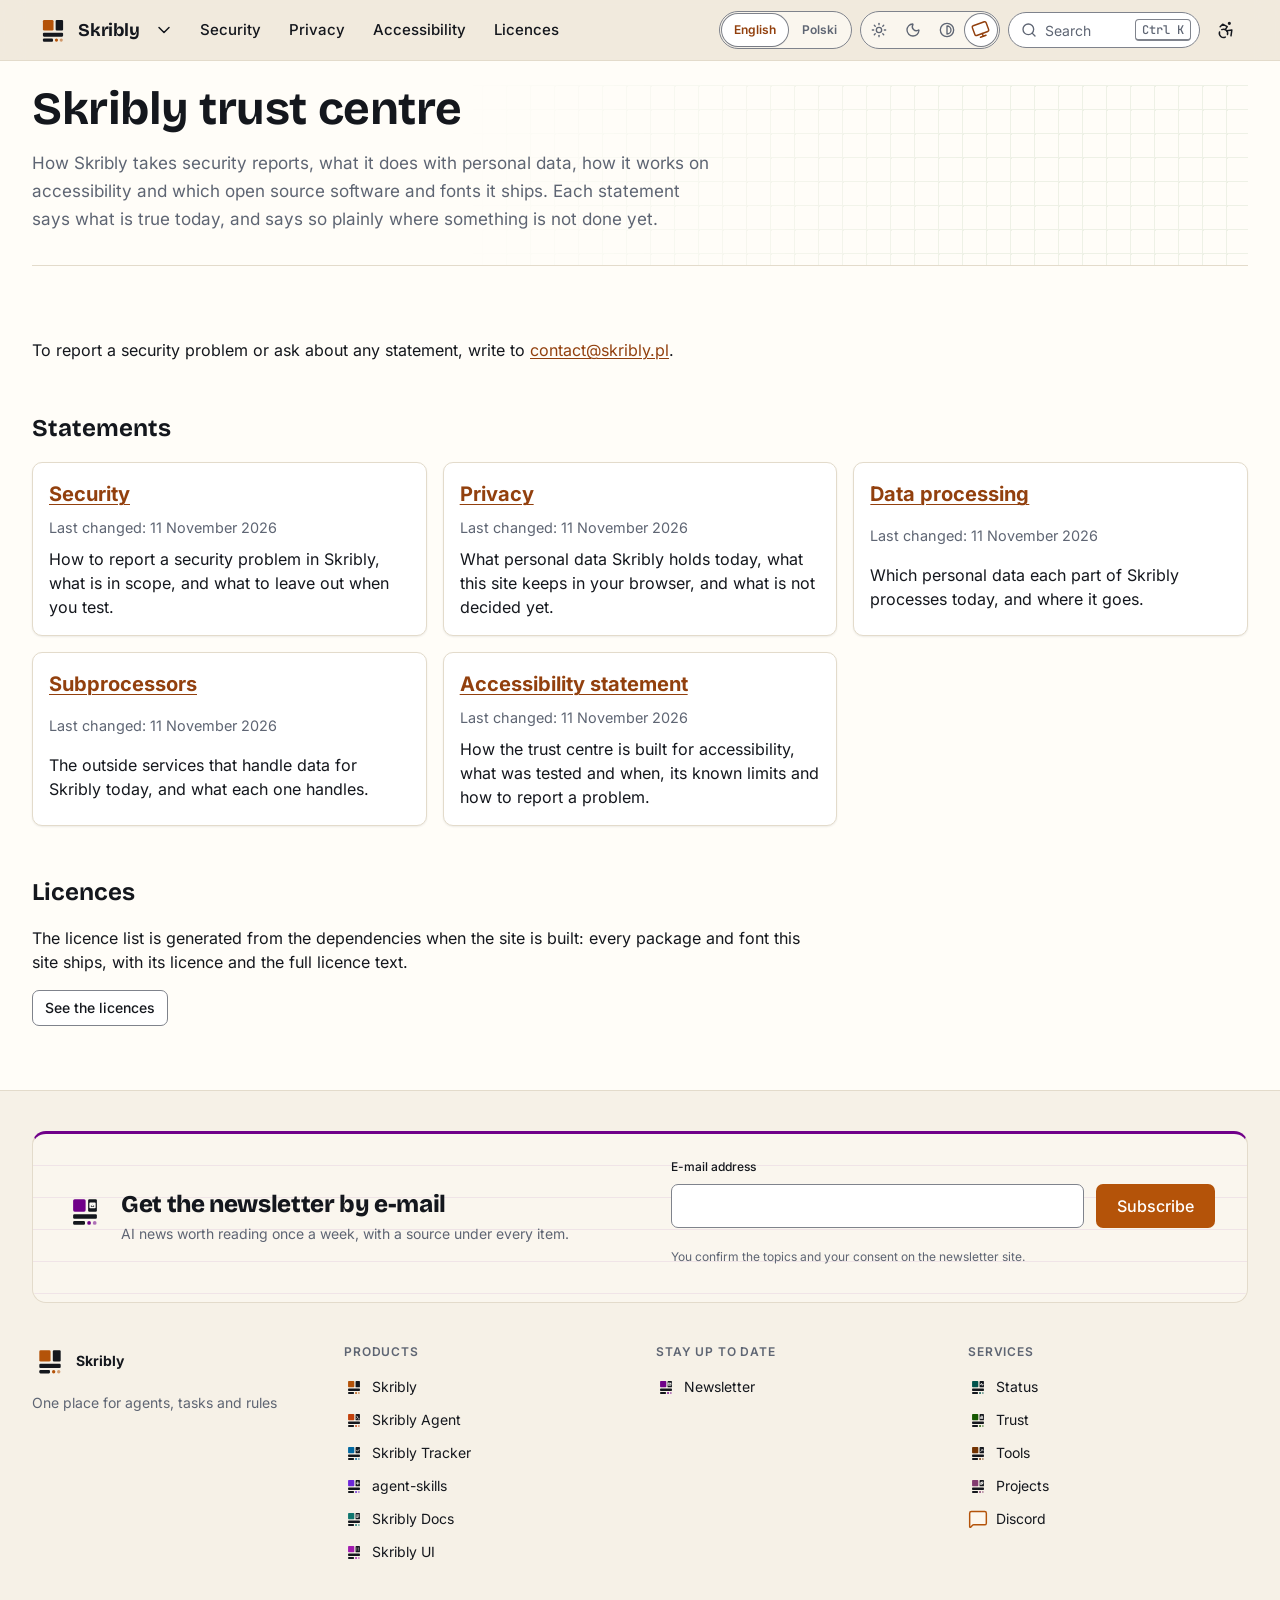
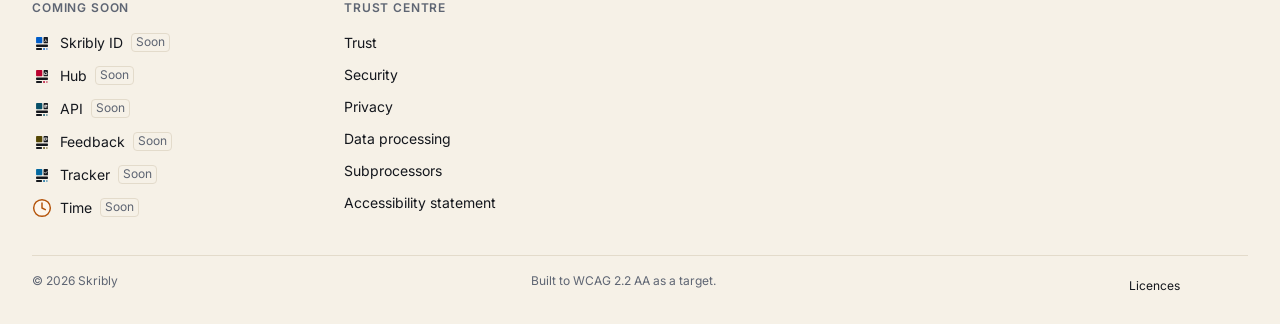
==== commit 3597ae72: "publish: wide layout and page heroes" ====
--- a/index.html
+++ b/index.html
@@ -1 +1 @@
-<!DOCTYPE html><html lang="en" dir="ltr"><head><meta charset="utf-8"><meta name="viewport" content="width=device-width, initial-scale=1"><title>Skribly</title><meta name="description" content="How Skribly handles security reports, personal data, accessibility and the licences of the software it ships."><link rel="canonical" href="https://trust.skribly.pl/"><link rel="alternate" hreflang="en" href="https://trust.skribly.pl/"><link rel="alternate" hreflang="pl" href="https://trust.skribly.pl/pl/"><link rel="alternate" hreflang="x-default" href="https://trust.skribly.pl/"><script src="/_astro/prepaint.iife.DfruCCWJ.js"></script><meta name="color-scheme" content="light dark"><meta name="theme-color" media="(prefers-color-scheme: light)" content="#fffdf8"><meta name="theme-color" media="(prefers-color-scheme: dark)" content="#111318"><meta name="referrer" content="strict-origin-when-cross-origin"><link rel="preload" href="/_astro/inter-latin-wght-normal.Dx4kXJAl.woff2" as="font" type="font/woff2" crossorigin><link rel="preload" href="/_astro/bricolage-grotesque-latin-wght-normal.DLoelf7F.woff2" as="font" type="font/woff2" crossorigin><link rel="icon" href="/_astro/skribly.Zs_Yda3L.svg" type="image/svg+xml"><meta property="og:type" content="website"><meta property="og:site_name" content="Skribly"><meta property="og:locale" content="en_GB"><meta property="og:url" content="https://trust.skribly.pl/"><meta property="og:title" content="Skribly"><meta property="og:description" content="How Skribly handles security reports, personal data, accessibility and the licences of the software it ships."><meta name="twitter:card" content="summary"><meta name="twitter:title" content="Skribly"><meta name="twitter:description" content="How Skribly handles security reports, personal data, accessibility and the licences of the software it ships."><script type="application/ld+json">{"@context":"https://schema.org","@graph":[{"@type":"Organization","@id":"https://skribly.pl/#organization","name":"Skribly","url":"https://skribly.pl/","logo":"https://skribly.pl/img/icons/icon-512.png","sameAs":["https://docs.skribly.pl/","https://ui.skribly.pl/"]},{"@type":"WebSite","@id":"https://trust.skribly.pl/#website","name":"Skribly","url":"https://trust.skribly.pl/","inLanguage":"en","description":"How Skribly handles security reports, personal data, accessibility and the licences of the software it ships.","publisher":{"@id":"https://skribly.pl/#organization"}},{"@type":"WebPage","@id":"https://trust.skribly.pl/#page","url":"https://trust.skribly.pl/","name":"Skribly","description":"How Skribly handles security reports, personal data, accessibility and the licences of the software it ships.","inLanguage":"en","isPartOf":{"@id":"https://trust.skribly.pl/#website"},"publisher":{"@id":"https://skribly.pl/#organization"}}]}</script><meta http-equiv="Content-Security-Policy" content="default-src 'none'; connect-src 'self'; script-src 'self' 'wasm-unsafe-eval'; style-src 'self'; img-src 'self' data:; font-src 'self'; manifest-src 'self'; media-src 'self'; base-uri 'none'; form-action https://newsletter.skribly.pl; upgrade-insecure-requests"><link rel="stylesheet" href="/_astro/Page.hckXxE3s.css"></head><body class="sk-page"><a class="sk-skip-link" href="#content">Skip to content</a><header class="sk-site-header sk-product--skribly" data-sk-header><div class="sk-container sk-container--wide sk-site-header__bar"><div class="sk-site-header__brand"><a class="sk-site-header__home" href="/" aria-label="Skribly, home page"><svg class="sk-logo sk-logo--skribly" viewBox="0 0 64 64" width="2.125rem" height="2.125rem" focusable="false" aria-hidden="true"><rect x="13" y="13" width="20" height="20" rx="2.5" fill="var(--sk-accent)"/><rect x="37" y="13" width="14" height="20" rx="2" fill="currentColor"/><rect x="13" y="37" width="38" height="7.5" rx="2" fill="currentColor"/><rect x="13" y="48" width="19" height="6" rx="2" fill="currentColor"/><circle cx="38.5" cy="51" r="3" fill="var(--sk-accent)"/><circle cx="47.5" cy="51" r="3" fill="var(--sk-accent)" opacity="0.55"/></svg><span class="sk-site-header__name">Skribly</span></a><details class="sk-dropdown sk-ecosystem"><summary class="sk-icon-button sk-ecosystem__toggle" aria-label="Switch product" title="Switch product"><svg class="sk-icon sk-dropdown__chevron" viewBox="0 0 24 24" focusable="false" data-icon="chevron.down" aria-hidden="true"><path d="m6 9 6 6 6-6"></path></svg></summary><div class="sk-dropdown__panel"><p class="sk-ecosystem__title" id="sk-ecosystem-skribly">Skribly products</p><ul class="sk-ecosystem__list" aria-labelledby="sk-ecosystem-skribly"><li><a class="sk-ecosystem__item sk-product--skribly" href="https://skribly.pl/" aria-current="true"><svg class="sk-logo sk-logo--skribly" viewBox="0 0 64 64" width="2.25rem" height="2.25rem" focusable="false" aria-hidden="true"><rect x="13" y="13" width="20" height="20" rx="2.5" fill="var(--sk-accent)"/><rect x="37" y="13" width="14" height="20" rx="2" fill="currentColor"/><rect x="13" y="37" width="38" height="7.5" rx="2" fill="currentColor"/><rect x="13" y="48" width="19" height="6" rx="2" fill="currentColor"/><circle cx="38.5" cy="51" r="3" fill="var(--sk-accent)"/><circle cx="47.5" cy="51" r="3" fill="var(--sk-accent)" opacity="0.55"/></svg><span><strong>Skribly</strong><span>One place for agents, tasks and rules</span></span><span class="sk-ecosystem__here">You are here</span></a></li><li><a class="sk-ecosystem__item sk-product--agent" href="https://agent.skribly.pl/"><svg class="sk-logo sk-logo--agent" viewBox="0 0 64 64" width="2.25rem" height="2.25rem" focusable="false" aria-hidden="true"><rect x="13" y="13" width="20" height="20" rx="2.5" fill="var(--sk-tool-agent)"/><rect x="37" y="13" width="14" height="20" rx="2" fill="currentColor"/><path d="M40.6 19.4l3.6 3.6-3.6 3.6M45.6 28.4h2.6" fill="none" stroke="var(--sk-bg)" stroke-width="2.4" stroke-linecap="round" stroke-linejoin="round"/><rect x="13" y="37" width="38" height="7.5" rx="2" fill="currentColor"/><rect x="13" y="48" width="19" height="6" rx="2" fill="currentColor"/><circle cx="38.5" cy="51" r="3" fill="var(--sk-tool-agent)"/><circle cx="47.5" cy="51" r="3" fill="var(--sk-tool-agent)" opacity="0.55"/></svg><span><strong>Skribly Agent</strong><span>Where agents work</span></span></a></li><li><a class="sk-ecosystem__item sk-product--tracker" href="https://skribly.pl/apps/skribly-tracker/"><svg class="sk-logo sk-logo--tracker" viewBox="0 0 64 64" width="2.25rem" height="2.25rem" focusable="false" aria-hidden="true"><rect x="13" y="13" width="20" height="20" rx="2.5" fill="var(--sk-tool-tracker)"/><rect x="37" y="13" width="14" height="20" rx="2" fill="currentColor"/><path d="M40.4 23.6l2.8 2.8 4.8-5.4" fill="none" stroke="var(--sk-bg)" stroke-width="2.4" stroke-linecap="round" stroke-linejoin="round"/><rect x="13" y="37" width="38" height="7.5" rx="2" fill="currentColor"/><rect x="13" y="48" width="19" height="6" rx="2" fill="currentColor"/><circle cx="38.5" cy="51" r="3" fill="var(--sk-tool-tracker)"/><circle cx="47.5" cy="51" r="3" fill="var(--sk-tool-tracker)" opacity="0.55"/></svg><span><strong>Skribly Tracker</strong><span>Where tasks begin</span></span></a></li><li><a class="sk-ecosystem__item sk-product--skills" href="https://skribly.pl/apps/agent-skills/"><svg class="sk-logo sk-logo--skills" viewBox="0 0 64 64" width="2.25rem" height="2.25rem" focusable="false" aria-hidden="true"><rect x="13" y="13" width="20" height="20" rx="2.5" fill="var(--sk-tool-skills)"/><rect x="37" y="13" width="14" height="20" rx="2" fill="currentColor"/><path d="M44 18.6v8.8M39.6 23h8.8" fill="none" stroke="var(--sk-bg)" stroke-width="2.4" stroke-linecap="round" stroke-linejoin="round"/><rect x="13" y="37" width="38" height="7.5" rx="2" fill="currentColor"/><rect x="13" y="48" width="19" height="6" rx="2" fill="currentColor"/><circle cx="38.5" cy="51" r="3" fill="var(--sk-tool-skills)"/><circle cx="47.5" cy="51" r="3" fill="var(--sk-tool-skills)" opacity="0.55"/></svg><span><strong>agent-skills</strong><span>Where the rules live</span></span></a></li><li><a class="sk-ecosystem__item sk-product--docs" href="https://docs.skribly.pl/"><svg class="sk-logo sk-logo--docs" viewBox="0 0 64 64" width="2.25rem" height="2.25rem" focusable="false" aria-hidden="true"><rect x="13" y="13" width="20" height="20" rx="2.5" fill="var(--sk-tool-docs)"/><rect x="37" y="13" width="14" height="20" rx="2" fill="currentColor"/><path d="M40.4 19h7.2M40.4 23h7.2M40.4 27h4.4" fill="none" stroke="var(--sk-bg)" stroke-width="2.4" stroke-linecap="round" stroke-linejoin="round"/><rect x="13" y="37" width="38" height="7.5" rx="2" fill="currentColor"/><rect x="13" y="48" width="19" height="6" rx="2" fill="currentColor"/><circle cx="38.5" cy="51" r="3" fill="var(--sk-tool-docs)"/><circle cx="47.5" cy="51" r="3" fill="var(--sk-tool-docs)" opacity="0.55"/></svg><span><strong>Skribly Docs</strong><span>Guides and reference</span></span></a></li><li><a class="sk-ecosystem__item sk-product--ui" href="https://ui.skribly.pl/"><svg class="sk-logo sk-logo--ui" viewBox="0 0 64 64" width="2.25rem" height="2.25rem" focusable="false" aria-hidden="true"><rect x="13" y="13" width="20" height="20" rx="2.5" fill="var(--sk-tool-ui)"/><rect x="37" y="13" width="14" height="20" rx="2" fill="currentColor"/><path d="M41.2 19.6h.01M46.8 19.6h.01M41.2 25.4h.01M46.8 25.4h.01" fill="none" stroke="var(--sk-bg)" stroke-width="2.4" stroke-linecap="round" stroke-linejoin="round"/><rect x="13" y="37" width="38" height="7.5" rx="2" fill="currentColor"/><rect x="13" y="48" width="19" height="6" rx="2" fill="currentColor"/><circle cx="38.5" cy="51" r="3" fill="var(--sk-tool-ui)"/><circle cx="47.5" cy="51" r="3" fill="var(--sk-tool-ui)" opacity="0.55"/></svg><span><strong>Skribly UI</strong><span>Tokens and components</span></span></a></li></ul><p class="sk-ecosystem__title" id="sk-ecosystem-skribly-channels">Stay up to date</p><ul class="sk-ecosystem__list" aria-labelledby="sk-ecosystem-skribly-channels"><li><a class="sk-ecosystem__item sk-product--newsletter" href="https://newsletter.skribly.pl/"><svg class="sk-logo sk-logo--newsletter" viewBox="0 0 64 64" width="2.25rem" height="2.25rem" focusable="false" aria-hidden="true"><rect x="13" y="13" width="20" height="20" rx="2.5" fill="var(--sk-tool-newsletter)"/><rect x="37" y="13" width="14" height="20" rx="2" fill="currentColor"/><path d="M40.2 19.6h7.6v6.8h-7.6zM40.6 20.2l3.4 2.8 3.4-2.8" fill="none" stroke="var(--sk-bg)" stroke-width="2.4" stroke-linecap="round" stroke-linejoin="round"/><rect x="13" y="37" width="38" height="7.5" rx="2" fill="currentColor"/><rect x="13" y="48" width="19" height="6" rx="2" fill="currentColor"/><circle cx="38.5" cy="51" r="3" fill="var(--sk-tool-newsletter)"/><circle cx="47.5" cy="51" r="3" fill="var(--sk-tool-newsletter)" opacity="0.55"/></svg><span><strong>Skribly Newsletter</strong><span>AI news every week, each with its source</span></span></a></li></ul><p class="sk-ecosystem__title" id="sk-ecosystem-skribly-services">Services</p><ul class="sk-ecosystem__list" aria-labelledby="sk-ecosystem-skribly-services"><li><a class="sk-ecosystem__item sk-product--status" href="https://status.skribly.pl/"><svg class="sk-logo sk-logo--status" viewBox="0 0 64 64" width="2.25rem" height="2.25rem" focusable="false" aria-hidden="true"><rect x="13" y="13" width="20" height="20" rx="2.5" fill="var(--sk-tool-status)"/><rect x="37" y="13" width="14" height="20" rx="2" fill="currentColor"/><path d="M39.6 23.6h2.2l1.4-3.6 2.4 6.8 1.4-3.2h1.4" fill="none" stroke="var(--sk-bg)" stroke-width="2.4" stroke-linecap="round" stroke-linejoin="round"/><rect x="13" y="37" width="38" height="7.5" rx="2" fill="currentColor"/><rect x="13" y="48" width="19" height="6" rx="2" fill="currentColor"/><circle cx="38.5" cy="51" r="3" fill="var(--sk-tool-status)"/><circle cx="47.5" cy="51" r="3" fill="var(--sk-tool-status)" opacity="0.55"/></svg><span><strong>Skribly Status</strong><span>Is every service up</span></span></a></li><li><a class="sk-ecosystem__item sk-product--trust" href="https://trust.skribly.pl/"><svg class="sk-logo sk-logo--trust" viewBox="0 0 64 64" width="2.25rem" height="2.25rem" focusable="false" aria-hidden="true"><rect x="13" y="13" width="20" height="20" rx="2.5" fill="var(--sk-tool-trust)"/><rect x="37" y="13" width="14" height="20" rx="2" fill="currentColor"/><path d="M41.8 22.6v-3h4.4v3M40.8 24.2h6.4v2.8h-6.4z" fill="none" stroke="var(--sk-bg)" stroke-width="2.4" stroke-linecap="round" stroke-linejoin="round"/><rect x="13" y="37" width="38" height="7.5" rx="2" fill="currentColor"/><rect x="13" y="48" width="19" height="6" rx="2" fill="currentColor"/><circle cx="38.5" cy="51" r="3" fill="var(--sk-tool-trust)"/><circle cx="47.5" cy="51" r="3" fill="var(--sk-tool-trust)" opacity="0.55"/></svg><span><strong>Skribly Trust</strong><span>Security, privacy and accessibility</span></span></a></li><li><a class="sk-ecosystem__item sk-product--tools" href="https://tools.skribly.pl/"><svg class="sk-logo sk-logo--tools" viewBox="0 0 64 64" width="2.25rem" height="2.25rem" focusable="false" aria-hidden="true"><rect x="13" y="13" width="20" height="20" rx="2.5" fill="var(--sk-tool-tools)"/><rect x="37" y="13" width="14" height="20" rx="2" fill="currentColor"/><path d="M40.8 27.2L46 22M43.8 19.8l4.4 4.4" fill="none" stroke="var(--sk-bg)" stroke-width="2.4" stroke-linecap="round" stroke-linejoin="round"/><rect x="13" y="37" width="38" height="7.5" rx="2" fill="currentColor"/><rect x="13" y="48" width="19" height="6" rx="2" fill="currentColor"/><circle cx="38.5" cy="51" r="3" fill="var(--sk-tool-tools)"/><circle cx="47.5" cy="51" r="3" fill="var(--sk-tool-tools)" opacity="0.55"/></svg><span><strong>Skribly Tools</strong><span>Small tools in the browser</span></span></a></li><li><a class="sk-ecosystem__item sk-product--projects" href="https://projects.skribly.pl/"><svg class="sk-logo sk-logo--projects" viewBox="0 0 64 64" width="2.25rem" height="2.25rem" focusable="false" aria-hidden="true"><rect x="13" y="13" width="20" height="20" rx="2.5" fill="var(--sk-tool-projects)"/><rect x="37" y="13" width="14" height="20" rx="2" fill="currentColor"/><path d="M40.4 21.8h4.8v4.8h-4.8zM43 21.8v-2.6h4.8v4.8h-2.6" fill="none" stroke="var(--sk-bg)" stroke-width="2.4" stroke-linecap="round" stroke-linejoin="round"/><rect x="13" y="37" width="38" height="7.5" rx="2" fill="currentColor"/><rect x="13" y="48" width="19" height="6" rx="2" fill="currentColor"/><circle cx="38.5" cy="51" r="3" fill="var(--sk-tool-projects)"/><circle cx="47.5" cy="51" r="3" fill="var(--sk-tool-projects)" opacity="0.55"/></svg><span><strong>Skribly Projects</strong><span>Every part and how far it is</span></span></a></li><li><a class="sk-ecosystem__item sk-product--discord" href="https://dc.skribly.pl/"><svg class="sk-icon sk-icon--duo sk-ecosystem__icon" viewBox="0 0 24 24" focusable="false" data-icon="content.comment" aria-hidden="true"><g class="sk-icon__fill"><path d="M22 17a2 2 0 0 1-2 2H6.828a2 2 0 0 0-1.414.586l-2.202 2.202A.71.71 0 0 1 2 21.286V5a2 2 0 0 1 2-2h16a2 2 0 0 1 2 2z"></path></g><path d="M22 17a2 2 0 0 1-2 2H6.828a2 2 0 0 0-1.414.586l-2.202 2.202A.71.71 0 0 1 2 21.286V5a2 2 0 0 1 2-2h16a2 2 0 0 1 2 2z"></path></svg><span><strong>Discord</strong><span>Talk with the people who build Skribly</span></span></a></li></ul></div></details></div><div class="sk-site-header__quick"><button class="sk-search-button sk-site-header__wide" type="button" data-sk-search-open data-sk-needs-js aria-haspopup="dialog" aria-controls="sk-search" aria-keyshortcuts="Control+K /"><svg class="sk-icon" viewBox="0 0 24 24" focusable="false" data-icon="action.search" aria-hidden="true"><g class="sk-icon__fill"><circle cx="11" cy="11" r="8"></circle></g><path d="m21 21-4.34-4.34"></path><circle cx="11" cy="11" r="8"></circle></svg><span>Search</span><kbd class="sk-kbd" aria-hidden="true">Ctrl K</kbd></button><button class="sk-icon-button sk-site-header__narrow" type="button" data-sk-search-open data-sk-needs-js aria-label="Search" aria-haspopup="dialog" aria-controls="sk-search" aria-keyshortcuts="Control+K /"><svg class="sk-icon" viewBox="0 0 24 24" focusable="false" data-icon="action.search" aria-hidden="true"><g class="sk-icon__fill"><circle cx="11" cy="11" r="8"></circle></g><path d="m21 21-4.34-4.34"></path><circle cx="11" cy="11" r="8"></circle></svg></button><button class="sk-icon-button" type="button" data-sk-a11y-open data-sk-needs-js aria-controls="sk-a11y-panel" aria-expanded="false" aria-label="Accessibility" title="Open accessibility settings"><svg class="sk-icon" viewBox="0 0 24 24" focusable="false" data-icon="nav.accessibility" aria-hidden="true"><g class="sk-icon__fill"><circle cx="16" cy="4" r="1"></circle></g><circle cx="16" cy="4" r="1"></circle><path d="m18 19 1-7-6 1"></path><path d="m5 8 3-3 5.5 3-2.36 3.5"></path><path d="M4.24 14.5a5 5 0 0 0 6.88 6"></path><path d="M13.76 17.5a5 5 0 0 0-6.88-6"></path></svg></button><button class="sk-icon-button sk-site-header__menu-toggle" type="button" data-sk-menu-toggle data-sk-needs-js aria-expanded="false" aria-controls="sk-site-drawer-skribly" aria-label="Menu" data-open="Menu" data-close="Close menu"><span class="sk-burger" aria-hidden="true"><span></span><span></span><span></span></span></button></div><div class="sk-site-header__drawer" id="sk-site-drawer-skribly"><nav class="sk-site-nav" aria-label="Main navigation"><ul class="sk-site-nav__list"><li><a class="sk-site-nav__link" href="/security/">Security</a></li><li><a class="sk-site-nav__link" href="/privacy/">Privacy</a></li><li><a class="sk-site-nav__link" href="/accessibility/">Accessibility</a></li><li><a class="sk-site-nav__link" href="/licenses/">Licences</a></li></ul></nav><div class="sk-site-header__tools"><nav class="sk-language-switch" aria-label="Language"><ul><li><span lang="en" aria-current="true">English</span></li><li><a href="/pl/" lang="pl" hreflang="pl">Polski</a></li></ul></nav><fieldset class="sk-theme-switch" data-sk-theme-switch><legend class="sk-visually-hidden">Theme</legend><label title="Light"><input type="radio" name="sk-theme-v0jahi" value="light"><svg class="sk-icon" viewBox="0 0 24 24" focusable="false" data-icon="theme.light" aria-hidden="true"><g class="sk-icon__fill"><circle cx="12" cy="12" r="4"></circle></g><circle cx="12" cy="12" r="4"></circle><path d="M12 2v2"></path><path d="M12 20v2"></path><path d="m4.93 4.93 1.41 1.41"></path><path d="m17.66 17.66 1.41 1.41"></path><path d="M2 12h2"></path><path d="M20 12h2"></path><path d="m6.34 17.66-1.41 1.41"></path><path d="m19.07 4.93-1.41 1.41"></path></svg><span class="sk-visually-hidden">Light</span></label><label title="Dark"><input type="radio" name="sk-theme-v0jahi" value="dark"><svg class="sk-icon" viewBox="0 0 24 24" focusable="false" data-icon="theme.dark" aria-hidden="true"><g class="sk-icon__fill"><path d="M20.985 12.486a9 9 0 1 1-9.473-9.472c.405-.022.617.46.402.803a6 6 0 0 0 8.268 8.268c.344-.215.825-.004.803.401"></path></g><path d="M20.985 12.486a9 9 0 1 1-9.473-9.472c.405-.022.617.46.402.803a6 6 0 0 0 8.268 8.268c.344-.215.825-.004.803.401"></path></svg><span class="sk-visually-hidden">Dark</span></label><label title="High contrast"><input type="radio" name="sk-theme-v0jahi" value="contrast"><svg class="sk-icon" viewBox="0 0 24 24" focusable="false" data-icon="theme.contrast" aria-hidden="true"><g class="sk-icon__fill"><circle cx="12" cy="12" r="10"></circle><path d="M12 18a6 6 0 0 0 0-12v12z"></path></g><circle cx="12" cy="12" r="10"></circle><path d="M12 18a6 6 0 0 0 0-12v12z"></path></svg><span class="sk-visually-hidden">High contrast</span></label><label title="System"><input type="radio" name="sk-theme-v0jahi" value="system" checked><svg class="sk-icon" viewBox="0 0 24 24" focusable="false" data-icon="theme.system" aria-hidden="true"><g class="sk-icon__fill"><rect rx="2" x="2" y="3" width="20" height="14"></rect></g><rect rx="2" x="2" y="3" width="20" height="14"></rect><line x1="8" y1="21" x2="16" y2="21"></line><line x1="12" y1="17" x2="12" y2="21"></line></svg><span class="sk-visually-hidden">System</span></label></fieldset><script type="module" src="/_astro/ThemeSwitch.astro_astro_type_script_index_0_lang.CFWxGLRv.js"></script></div></div></div></header><script type="module" src="/_astro/SiteHeader.astro_astro_type_script_index_0_lang.C7ESqmu-.js"></script><main class="sk-page__main sk-page__main--default" id="content" tabindex="-1" data-pagefind-body><div class="site-main" data-pagefind-body><section class="sk-container page-measure page-section"><h1>Skribly trust centre</h1><p class="page-lead">How Skribly takes security reports, what it does with personal data, how it works on accessibility and which open source software and fonts it ships. Each statement says what is true today, and says so plainly where something is not done yet.</p><p>To report a security problem or ask about any statement, write to <a class="sk-link" href="mailto:contact@skribly.pl">contact@skribly.pl</a>.</p></section><section class="sk-container page-measure page-section" aria-labelledby="statements"><h2 id="statements">Statements</h2><ul class="entry-list" role="list"><li class="sk-card entry-list__item"><h3 class="entry-list__title"><a class="sk-link" href="/security/">Security</a></h3><p class="entry-list__date">Last changed: <time datetime="2026-11-11T00:00:00.000Z">11 November 2026</time></p><p>How to report a security problem in Skribly, what is in scope, and what to leave out when you test.</p></li><li class="sk-card entry-list__item"><h3 class="entry-list__title"><a class="sk-link" href="/privacy/">Privacy</a></h3><p class="entry-list__date">Last changed: <time datetime="2026-11-11T00:00:00.000Z">11 November 2026</time></p><p>What personal data Skribly holds today, what this site keeps in your browser, and what is not decided yet.</p></li><li class="sk-card entry-list__item"><h3 class="entry-list__title"><a class="sk-link" href="/data-processing/">Data processing</a></h3><p class="entry-list__date">Last changed: <time datetime="2026-11-11T00:00:00.000Z">11 November 2026</time></p><p>Which personal data each part of Skribly processes today, and where it goes.</p></li><li class="sk-card entry-list__item"><h3 class="entry-list__title"><a class="sk-link" href="/subprocessors/">Subprocessors</a></h3><p class="entry-list__date">Last changed: <time datetime="2026-11-11T00:00:00.000Z">11 November 2026</time></p><p>The outside services that handle data for Skribly today, and what each one handles.</p></li><li class="sk-card entry-list__item"><h3 class="entry-list__title"><a class="sk-link" href="/accessibility/">Accessibility statement</a></h3><p class="entry-list__date">Last changed: <time datetime="2026-11-11T00:00:00.000Z">11 November 2026</time></p><p>How the trust centre is built for accessibility, what was tested and when, its known limits and how to report a problem.</p></li></ul></section><section class="sk-container page-measure page-section" aria-labelledby="licences"><h2 id="licences">Licences</h2><p>The licence list is generated from the dependencies when the site is built: every package and font this site ships, with its licence and the full licence text.</p><p><a class="sk-button sk-button--outline" href="/licenses/">See the licences</a></p></section></div></main><footer class="sk-site-footer sk-product--skribly"><div class="sk-container sk-container--wide"><section aria-labelledby="sk-footer-newsletter-title" class="sk-band sk-band--sunken sk-pattern sk-pattern--ruled sk-product--newsletter sk-newsletter-signup sk-newsletter-signup--footer"><div class="sk-newsletter-signup__text"><svg class="sk-logo sk-logo--newsletter" viewBox="0 0 64 64" width="2.5rem" height="2.5rem" focusable="false" aria-hidden="true"><rect x="13" y="13" width="20" height="20" rx="2.5" fill="var(--sk-tool-newsletter)"/><rect x="37" y="13" width="14" height="20" rx="2" fill="currentColor"/><path d="M40.2 19.6h7.6v6.8h-7.6zM40.6 20.2l3.4 2.8 3.4-2.8" fill="none" stroke="var(--sk-bg)" stroke-width="2.4" stroke-linecap="round" stroke-linejoin="round"/><rect x="13" y="37" width="38" height="7.5" rx="2" fill="currentColor"/><rect x="13" y="48" width="19" height="6" rx="2" fill="currentColor"/><circle cx="38.5" cy="51" r="3" fill="var(--sk-tool-newsletter)"/><circle cx="47.5" cy="51" r="3" fill="var(--sk-tool-newsletter)" opacity="0.55"/></svg><h2 class="sk-newsletter-signup__title" id="sk-footer-newsletter-title">Get the newsletter by e-mail</h2><p class="sk-newsletter-signup__lead">AI news worth reading once a week, with a source under every item.</p></div><form class="sk-newsletter-signup__form" method="get" action="https://newsletter.skribly.pl/#signup" aria-labelledby="sk-footer-newsletter-title"><label class="sk-label" for="sk-footer-newsletter-email">E-mail address</label><div class="sk-newsletter-signup__row"><input class="sk-input sk-newsletter-signup__input" type="email" id="sk-footer-newsletter-email" name="email" autocomplete="email" inputmode="email" spellcheck="false" maxlength="254" required aria-describedby="sk-footer-newsletter-hint"><button class="sk-button" type="submit">Subscribe</button></div><p class="sk-hint" id="sk-footer-newsletter-hint">You confirm the topics and your consent on the newsletter site.</p></form></section><div class="sk-site-footer__grid"><div class="sk-site-footer__brand"><a href="https://skribly.pl/" aria-label="Skribly, home page"><svg class="sk-logo sk-logo--skribly" viewBox="0 0 64 64" width="2.25rem" height="2.25rem" focusable="false" aria-hidden="true"><rect x="13" y="13" width="20" height="20" rx="2.5" fill="var(--sk-accent)"/><rect x="37" y="13" width="14" height="20" rx="2" fill="currentColor"/><rect x="13" y="37" width="38" height="7.5" rx="2" fill="currentColor"/><rect x="13" y="48" width="19" height="6" rx="2" fill="currentColor"/><circle cx="38.5" cy="51" r="3" fill="var(--sk-accent)"/><circle cx="47.5" cy="51" r="3" fill="var(--sk-accent)" opacity="0.55"/></svg><strong>Skribly</strong></a><p>One place for agents, tasks and rules</p></div><nav aria-labelledby="sk-footer-products-skribly"><h2 id="sk-footer-products-skribly">Products</h2><ul><li><a href="https://skribly.pl/" aria-current="true"><svg class="sk-logo sk-logo--skribly" viewBox="0 0 64 64" width="1.25rem" height="1.25rem" focusable="false" aria-hidden="true"><rect x="13" y="13" width="20" height="20" rx="2.5" fill="var(--sk-accent)"/><rect x="37" y="13" width="14" height="20" rx="2" fill="currentColor"/><rect x="13" y="37" width="38" height="7.5" rx="2" fill="currentColor"/><rect x="13" y="48" width="19" height="6" rx="2" fill="currentColor"/><circle cx="38.5" cy="51" r="3" fill="var(--sk-accent)"/><circle cx="47.5" cy="51" r="3" fill="var(--sk-accent)" opacity="0.55"/></svg>Skribly</a></li><li><a href="https://agent.skribly.pl/"><svg class="sk-logo sk-logo--agent" viewBox="0 0 64 64" width="1.25rem" height="1.25rem" focusable="false" aria-hidden="true"><rect x="13" y="13" width="20" height="20" rx="2.5" fill="var(--sk-tool-agent)"/><rect x="37" y="13" width="14" height="20" rx="2" fill="currentColor"/><path d="M40.6 19.4l3.6 3.6-3.6 3.6M45.6 28.4h2.6" fill="none" stroke="var(--sk-bg)" stroke-width="2.4" stroke-linecap="round" stroke-linejoin="round"/><rect x="13" y="37" width="38" height="7.5" rx="2" fill="currentColor"/><rect x="13" y="48" width="19" height="6" rx="2" fill="currentColor"/><circle cx="38.5" cy="51" r="3" fill="var(--sk-tool-agent)"/><circle cx="47.5" cy="51" r="3" fill="var(--sk-tool-agent)" opacity="0.55"/></svg>Skribly Agent</a></li><li><a href="https://skribly.pl/apps/skribly-tracker/"><svg class="sk-logo sk-logo--tracker" viewBox="0 0 64 64" width="1.25rem" height="1.25rem" focusable="false" aria-hidden="true"><rect x="13" y="13" width="20" height="20" rx="2.5" fill="var(--sk-tool-tracker)"/><rect x="37" y="13" width="14" height="20" rx="2" fill="currentColor"/><path d="M40.4 23.6l2.8 2.8 4.8-5.4" fill="none" stroke="var(--sk-bg)" stroke-width="2.4" stroke-linecap="round" stroke-linejoin="round"/><rect x="13" y="37" width="38" height="7.5" rx="2" fill="currentColor"/><rect x="13" y="48" width="19" height="6" rx="2" fill="currentColor"/><circle cx="38.5" cy="51" r="3" fill="var(--sk-tool-tracker)"/><circle cx="47.5" cy="51" r="3" fill="var(--sk-tool-tracker)" opacity="0.55"/></svg>Skribly Tracker</a></li><li><a href="https://skribly.pl/apps/agent-skills/"><svg class="sk-logo sk-logo--skills" viewBox="0 0 64 64" width="1.25rem" height="1.25rem" focusable="false" aria-hidden="true"><rect x="13" y="13" width="20" height="20" rx="2.5" fill="var(--sk-tool-skills)"/><rect x="37" y="13" width="14" height="20" rx="2" fill="currentColor"/><path d="M44 18.6v8.8M39.6 23h8.8" fill="none" stroke="var(--sk-bg)" stroke-width="2.4" stroke-linecap="round" stroke-linejoin="round"/><rect x="13" y="37" width="38" height="7.5" rx="2" fill="currentColor"/><rect x="13" y="48" width="19" height="6" rx="2" fill="currentColor"/><circle cx="38.5" cy="51" r="3" fill="var(--sk-tool-skills)"/><circle cx="47.5" cy="51" r="3" fill="var(--sk-tool-skills)" opacity="0.55"/></svg>agent-skills</a></li><li><a href="https://docs.skribly.pl/"><svg class="sk-logo sk-logo--docs" viewBox="0 0 64 64" width="1.25rem" height="1.25rem" focusable="false" aria-hidden="true"><rect x="13" y="13" width="20" height="20" rx="2.5" fill="var(--sk-tool-docs)"/><rect x="37" y="13" width="14" height="20" rx="2" fill="currentColor"/><path d="M40.4 19h7.2M40.4 23h7.2M40.4 27h4.4" fill="none" stroke="var(--sk-bg)" stroke-width="2.4" stroke-linecap="round" stroke-linejoin="round"/><rect x="13" y="37" width="38" height="7.5" rx="2" fill="currentColor"/><rect x="13" y="48" width="19" height="6" rx="2" fill="currentColor"/><circle cx="38.5" cy="51" r="3" fill="var(--sk-tool-docs)"/><circle cx="47.5" cy="51" r="3" fill="var(--sk-tool-docs)" opacity="0.55"/></svg>Skribly Docs</a></li><li><a href="https://ui.skribly.pl/"><svg class="sk-logo sk-logo--ui" viewBox="0 0 64 64" width="1.25rem" height="1.25rem" focusable="false" aria-hidden="true"><rect x="13" y="13" width="20" height="20" rx="2.5" fill="var(--sk-tool-ui)"/><rect x="37" y="13" width="14" height="20" rx="2" fill="currentColor"/><path d="M41.2 19.6h.01M46.8 19.6h.01M41.2 25.4h.01M46.8 25.4h.01" fill="none" stroke="var(--sk-bg)" stroke-width="2.4" stroke-linecap="round" stroke-linejoin="round"/><rect x="13" y="37" width="38" height="7.5" rx="2" fill="currentColor"/><rect x="13" y="48" width="19" height="6" rx="2" fill="currentColor"/><circle cx="38.5" cy="51" r="3" fill="var(--sk-tool-ui)"/><circle cx="47.5" cy="51" r="3" fill="var(--sk-tool-ui)" opacity="0.55"/></svg>Skribly UI</a></li></ul></nav><nav aria-labelledby="sk-footer-channels-skribly"><h2 id="sk-footer-channels-skribly">Stay up to date</h2><ul><li><a href="https://newsletter.skribly.pl/"><svg class="sk-logo sk-logo--newsletter" viewBox="0 0 64 64" width="1.25rem" height="1.25rem" focusable="false" aria-hidden="true"><rect x="13" y="13" width="20" height="20" rx="2.5" fill="var(--sk-tool-newsletter)"/><rect x="37" y="13" width="14" height="20" rx="2" fill="currentColor"/><path d="M40.2 19.6h7.6v6.8h-7.6zM40.6 20.2l3.4 2.8 3.4-2.8" fill="none" stroke="var(--sk-bg)" stroke-width="2.4" stroke-linecap="round" stroke-linejoin="round"/><rect x="13" y="37" width="38" height="7.5" rx="2" fill="currentColor"/><rect x="13" y="48" width="19" height="6" rx="2" fill="currentColor"/><circle cx="38.5" cy="51" r="3" fill="var(--sk-tool-newsletter)"/><circle cx="47.5" cy="51" r="3" fill="var(--sk-tool-newsletter)" opacity="0.55"/></svg>Newsletter</a></li></ul></nav><nav aria-labelledby="sk-footer-services-skribly"><h2 id="sk-footer-services-skribly">Services</h2><ul><li><a href="https://status.skribly.pl/"><svg class="sk-logo sk-logo--status" viewBox="0 0 64 64" width="1.25rem" height="1.25rem" focusable="false" aria-hidden="true"><rect x="13" y="13" width="20" height="20" rx="2.5" fill="var(--sk-tool-status)"/><rect x="37" y="13" width="14" height="20" rx="2" fill="currentColor"/><path d="M39.6 23.6h2.2l1.4-3.6 2.4 6.8 1.4-3.2h1.4" fill="none" stroke="var(--sk-bg)" stroke-width="2.4" stroke-linecap="round" stroke-linejoin="round"/><rect x="13" y="37" width="38" height="7.5" rx="2" fill="currentColor"/><rect x="13" y="48" width="19" height="6" rx="2" fill="currentColor"/><circle cx="38.5" cy="51" r="3" fill="var(--sk-tool-status)"/><circle cx="47.5" cy="51" r="3" fill="var(--sk-tool-status)" opacity="0.55"/></svg>Status</a></li><li><a href="https://trust.skribly.pl/"><svg class="sk-logo sk-logo--trust" viewBox="0 0 64 64" width="1.25rem" height="1.25rem" focusable="false" aria-hidden="true"><rect x="13" y="13" width="20" height="20" rx="2.5" fill="var(--sk-tool-trust)"/><rect x="37" y="13" width="14" height="20" rx="2" fill="currentColor"/><path d="M41.8 22.6v-3h4.4v3M40.8 24.2h6.4v2.8h-6.4z" fill="none" stroke="var(--sk-bg)" stroke-width="2.4" stroke-linecap="round" stroke-linejoin="round"/><rect x="13" y="37" width="38" height="7.5" rx="2" fill="currentColor"/><rect x="13" y="48" width="19" height="6" rx="2" fill="currentColor"/><circle cx="38.5" cy="51" r="3" fill="var(--sk-tool-trust)"/><circle cx="47.5" cy="51" r="3" fill="var(--sk-tool-trust)" opacity="0.55"/></svg>Trust</a></li><li><a href="https://tools.skribly.pl/"><svg class="sk-logo sk-logo--tools" viewBox="0 0 64 64" width="1.25rem" height="1.25rem" focusable="false" aria-hidden="true"><rect x="13" y="13" width="20" height="20" rx="2.5" fill="var(--sk-tool-tools)"/><rect x="37" y="13" width="14" height="20" rx="2" fill="currentColor"/><path d="M40.8 27.2L46 22M43.8 19.8l4.4 4.4" fill="none" stroke="var(--sk-bg)" stroke-width="2.4" stroke-linecap="round" stroke-linejoin="round"/><rect x="13" y="37" width="38" height="7.5" rx="2" fill="currentColor"/><rect x="13" y="48" width="19" height="6" rx="2" fill="currentColor"/><circle cx="38.5" cy="51" r="3" fill="var(--sk-tool-tools)"/><circle cx="47.5" cy="51" r="3" fill="var(--sk-tool-tools)" opacity="0.55"/></svg>Tools</a></li><li><a href="https://projects.skribly.pl/"><svg class="sk-logo sk-logo--projects" viewBox="0 0 64 64" width="1.25rem" height="1.25rem" focusable="false" aria-hidden="true"><rect x="13" y="13" width="20" height="20" rx="2.5" fill="var(--sk-tool-projects)"/><rect x="37" y="13" width="14" height="20" rx="2" fill="currentColor"/><path d="M40.4 21.8h4.8v4.8h-4.8zM43 21.8v-2.6h4.8v4.8h-2.6" fill="none" stroke="var(--sk-bg)" stroke-width="2.4" stroke-linecap="round" stroke-linejoin="round"/><rect x="13" y="37" width="38" height="7.5" rx="2" fill="currentColor"/><rect x="13" y="48" width="19" height="6" rx="2" fill="currentColor"/><circle cx="38.5" cy="51" r="3" fill="var(--sk-tool-projects)"/><circle cx="47.5" cy="51" r="3" fill="var(--sk-tool-projects)" opacity="0.55"/></svg>Projects</a></li><li><a href="https://dc.skribly.pl/"><svg class="sk-icon sk-icon--duo sk-site-footer__icon" viewBox="0 0 24 24" focusable="false" data-icon="content.comment" aria-hidden="true"><g class="sk-icon__fill"><path d="M22 17a2 2 0 0 1-2 2H6.828a2 2 0 0 0-1.414.586l-2.202 2.202A.71.71 0 0 1 2 21.286V5a2 2 0 0 1 2-2h16a2 2 0 0 1 2 2z"></path></g><path d="M22 17a2 2 0 0 1-2 2H6.828a2 2 0 0 0-1.414.586l-2.202 2.202A.71.71 0 0 1 2 21.286V5a2 2 0 0 1 2-2h16a2 2 0 0 1 2 2z"></path></svg>Discord</a></li></ul></nav><nav aria-labelledby="sk-footer-soon-skribly"><h2 id="sk-footer-soon-skribly">Coming soon</h2><ul><li><a href="https://id.skribly.pl/"><svg class="sk-logo sk-logo--id" viewBox="0 0 64 64" width="1.25rem" height="1.25rem" focusable="false" aria-hidden="true"><rect x="13" y="13" width="20" height="20" rx="2.5" fill="var(--sk-tool-id)"/><rect x="37" y="13" width="14" height="20" rx="2" fill="currentColor"/><path d="M44 20.2h.01M40.8 27.2l1.4-2.6h3.6l1.4 2.6" fill="none" stroke="var(--sk-bg)" stroke-width="2.4" stroke-linecap="round" stroke-linejoin="round"/><rect x="13" y="37" width="38" height="7.5" rx="2" fill="currentColor"/><rect x="13" y="48" width="19" height="6" rx="2" fill="currentColor"/><circle cx="38.5" cy="51" r="3" fill="var(--sk-tool-id)"/><circle cx="47.5" cy="51" r="3" fill="var(--sk-tool-id)" opacity="0.55"/></svg>Skribly ID <span class="sk-site-footer__soon">Soon</span></a></li><li><a href="https://hub.skribly.pl/"><svg class="sk-logo sk-logo--hub" viewBox="0 0 64 64" width="1.25rem" height="1.25rem" focusable="false" aria-hidden="true"><rect x="13" y="13" width="20" height="20" rx="2.5" fill="var(--sk-tool-hub)"/><rect x="37" y="13" width="14" height="20" rx="2" fill="currentColor"/><path d="M40.4 22.6l3.6-3.6 3.6 3.6v4.8h-7.2z" fill="none" stroke="var(--sk-bg)" stroke-width="2.4" stroke-linecap="round" stroke-linejoin="round"/><rect x="13" y="37" width="38" height="7.5" rx="2" fill="currentColor"/><rect x="13" y="48" width="19" height="6" rx="2" fill="currentColor"/><circle cx="38.5" cy="51" r="3" fill="var(--sk-tool-hub)"/><circle cx="47.5" cy="51" r="3" fill="var(--sk-tool-hub)" opacity="0.55"/></svg>Hub <span class="sk-site-footer__soon">Soon</span></a></li><li><a href="https://api.skribly.pl/"><svg class="sk-logo sk-logo--api" viewBox="0 0 64 64" width="1.25rem" height="1.25rem" focusable="false" aria-hidden="true"><rect x="13" y="13" width="20" height="20" rx="2.5" fill="var(--sk-tool-api)"/><rect x="37" y="13" width="14" height="20" rx="2" fill="currentColor"/><path d="M40.4 20.6h7.2M45.6 18.6l2 2-2 2M47.6 25.4h-7.2M42.4 23.4l-2 2 2 2" fill="none" stroke="var(--sk-bg)" stroke-width="2.4" stroke-linecap="round" stroke-linejoin="round"/><rect x="13" y="37" width="38" height="7.5" rx="2" fill="currentColor"/><rect x="13" y="48" width="19" height="6" rx="2" fill="currentColor"/><circle cx="38.5" cy="51" r="3" fill="var(--sk-tool-api)"/><circle cx="47.5" cy="51" r="3" fill="var(--sk-tool-api)" opacity="0.55"/></svg>API <span class="sk-site-footer__soon">Soon</span></a></li><li><a href="https://feedback.skribly.pl/"><svg class="sk-logo sk-logo--feedback" viewBox="0 0 64 64" width="1.25rem" height="1.25rem" focusable="false" aria-hidden="true"><rect x="13" y="13" width="20" height="20" rx="2.5" fill="var(--sk-tool-feedback)"/><rect x="37" y="13" width="14" height="20" rx="2" fill="currentColor"/><path d="M40.4 19.2h7.2v5.6h-3.2l-2.6 2.6v-2.6h-1.4z" fill="none" stroke="var(--sk-bg)" stroke-width="2.4" stroke-linecap="round" stroke-linejoin="round"/><rect x="13" y="37" width="38" height="7.5" rx="2" fill="currentColor"/><rect x="13" y="48" width="19" height="6" rx="2" fill="currentColor"/><circle cx="38.5" cy="51" r="3" fill="var(--sk-tool-feedback)"/><circle cx="47.5" cy="51" r="3" fill="var(--sk-tool-feedback)" opacity="0.55"/></svg>Feedback <span class="sk-site-footer__soon">Soon</span></a></li><li><a href="https://tracker.skribly.pl/"><svg class="sk-logo sk-logo--tracker" viewBox="0 0 64 64" width="1.25rem" height="1.25rem" focusable="false" aria-hidden="true"><rect x="13" y="13" width="20" height="20" rx="2.5" fill="var(--sk-tool-tracker)"/><rect x="37" y="13" width="14" height="20" rx="2" fill="currentColor"/><path d="M40.4 23.6l2.8 2.8 4.8-5.4" fill="none" stroke="var(--sk-bg)" stroke-width="2.4" stroke-linecap="round" stroke-linejoin="round"/><rect x="13" y="37" width="38" height="7.5" rx="2" fill="currentColor"/><rect x="13" y="48" width="19" height="6" rx="2" fill="currentColor"/><circle cx="38.5" cy="51" r="3" fill="var(--sk-tool-tracker)"/><circle cx="47.5" cy="51" r="3" fill="var(--sk-tool-tracker)" opacity="0.55"/></svg>Tracker <span class="sk-site-footer__soon">Soon</span></a></li><li><a href="https://time.skribly.pl/"><svg class="sk-icon sk-icon--duo sk-site-footer__icon" viewBox="0 0 24 24" focusable="false" data-icon="time.clock" aria-hidden="true"><g class="sk-icon__fill"><circle cx="12" cy="12" r="10"></circle></g><circle cx="12" cy="12" r="10"></circle><path d="M12 6v6l4 2"></path></svg>Time <span class="sk-site-footer__soon">Soon</span></a></li></ul></nav><nav aria-labelledby="sk-footer-skribly-0"><h2 id="sk-footer-skribly-0">Trust centre</h2><ul><li><a href="/">Trust</a></li><li><a href="/security/">Security</a></li><li><a href="/privacy/">Privacy</a></li><li><a href="/data-processing/">Data processing</a></li><li><a href="/subprocessors/">Subprocessors</a></li><li><a href="/accessibility/">Accessibility statement</a></li></ul></nav></div><div class="sk-site-footer__bottom"><p>© 2026 Skribly</p><p>Built to WCAG 2.2 AA as a target.</p><p><a href="/licenses/">Licences</a></p></div></div></footer><section class="sk-a11y" id="sk-a11y-panel" aria-labelledby="sk-a11y-title" hidden data-sk-a11y-panel><div class="sk-a11y__head"><h2 class="sk-a11y__title" id="sk-a11y-title" tabindex="-1" data-sk-a11y-title>Accessibility</h2><button class="sk-icon-button" type="button" data-sk-a11y-close aria-label="Close accessibility settings"><svg class="sk-icon" viewBox="0 0 24 24" focusable="false" data-icon="action.close" aria-hidden="true"><path d="M18 6 6 18"></path><path d="m6 6 12 12"></path></svg></button></div><p class="sk-a11y__note">These settings stay on this device and apply on every Skribly site.</p><p class="sk-a11y__label" id="sk-a11y-size-label">Text size</p><div class="sk-a11y__size" role="group" aria-labelledby="sk-a11y-size-label"><button class="sk-a11y__step" type="button" data-sk-a11y-step="-1" aria-label="Smaller text">A−</button><output class="sk-a11y__value" data-sk-a11y-size aria-live="polite">100%</output><button class="sk-a11y__step" type="button" data-sk-a11y-step="1" aria-label="Larger text">A+</button></div><p class="sk-a11y__label" id="sk-a11y-display">Display</p><div class="sk-a11y__grid" role="group" aria-labelledby="sk-a11y-display"><button class="sk-a11y__option" type="button" data-sk-a11y-option="grayscale" aria-pressed="false">Grayscale</button><button class="sk-a11y__option" type="button" data-sk-a11y-option="contrast" aria-pressed="false">High contrast</button><button class="sk-a11y__option" type="button" data-sk-a11y-option="invert" aria-pressed="false">Inverted colours</button><button class="sk-a11y__option" type="button" data-sk-a11y-option="light" aria-pressed="false">Light background</button></div><p class="sk-a11y__label" id="sk-a11y-reading">Reading</p><div class="sk-a11y__grid" role="group" aria-labelledby="sk-a11y-reading"><button class="sk-a11y__option" type="button" data-sk-a11y-option="links" aria-pressed="false">Underline links</button><button class="sk-a11y__option" type="button" data-sk-a11y-option="font" aria-pressed="false">Readable font</button><button class="sk-a11y__option" type="button" data-sk-a11y-option="motion" aria-pressed="false">Stop animations</button><button class="sk-a11y__option" type="button" data-sk-a11y-option="focus" aria-pressed="false">Strong focus</button></div><button class="sk-a11y__reset" type="button" data-sk-a11y-reset>Reset all settings</button></section><script type="module" src="/_astro/AccessibilityPanel.astro_astro_type_script_index_0_lang.DPpuBYC_.js"></script><button class="sk-icon-button sk-back-to-top" type="button" data-sk-back-to-top data-sk-needs-js aria-label="Back to top" title="Back to top"><svg class="sk-icon" viewBox="0 0 24 24" focusable="false" data-icon="arrow.up" aria-hidden="true"><path d="m5 12 7-7 7 7"></path><path d="M12 19V5"></path></svg></button><script type="module" src="/_astro/BackToTop.astro_astro_type_script_index_0_lang.RMRvh-Dh.js"></script><script type="module" src="/_astro/SwipeRows.astro_astro_type_script_index_0_lang.BkJYorMU.js"></script><script type="module" src="/_astro/TableScroll.astro_astro_type_script_index_0_lang.Cq6gMylq.js"></script><script type="module" src="/_astro/Lightbox.astro_astro_type_script_index_0_lang.BR4-BFJL.js"></script><dialog class="sk-search" id="sk-search" aria-labelledby="sk-search-title" data-sk-search data-pagefind="/pagefind/pagefind.js" data-search-loading="Searching…" data-search-empty="Nothing found. Try another word." data-search-offline="Search works on the published site, after the build has made its index." data-search-one="result" data-search-few="results" data-search-many="results"><h2 class="sk-visually-hidden" id="sk-search-title">Search this site</h2><div class="sk-search__head"><svg class="sk-icon" viewBox="0 0 24 24" focusable="false" data-icon="action.search" aria-hidden="true"><g class="sk-icon__fill"><circle cx="11" cy="11" r="8"></circle></g><path d="m21 21-4.34-4.34"></path><circle cx="11" cy="11" r="8"></circle></svg><input class="sk-search__input" type="search" data-sk-search-input aria-label="Search this site" aria-describedby="sk-search-hint" placeholder="Search pages and sections" autocomplete="off" spellcheck="false" enterkeyhint="search"><button class="sk-icon-button" type="button" data-sk-search-close aria-label="Close"><svg class="sk-icon" viewBox="0 0 24 24" focusable="false" data-icon="action.close" aria-hidden="true"><path d="M18 6 6 18"></path><path d="m6 6 12 12"></path></svg></button></div><div class="sk-search__body"><p class="sk-search__status" role="status" data-sk-search-status></p><ul class="sk-search__list" aria-label="Search results" data-sk-search-results></ul></div><p class="sk-search__foot" id="sk-search-hint">Arrows move through the results, Enter opens one, Esc closes. <kbd class="sk-kbd">Ctrl K</kbd> <kbd class="sk-kbd">/</kbd></p></dialog><script type="module" src="/_astro/SearchDialog.astro_astro_type_script_index_0_lang.DG58a4iB.js"></script></body></html>+<!DOCTYPE html><html lang="en" dir="ltr"><head><meta charset="utf-8"><meta name="viewport" content="width=device-width, initial-scale=1"><title>Skribly</title><meta name="description" content="How Skribly handles security reports, personal data, accessibility and the licences of the software it ships."><link rel="canonical" href="https://trust.skribly.pl/"><link rel="alternate" hreflang="en" href="https://trust.skribly.pl/"><link rel="alternate" hreflang="pl" href="https://trust.skribly.pl/pl/"><link rel="alternate" hreflang="x-default" href="https://trust.skribly.pl/"><script src="/_astro/prepaint.iife.DfruCCWJ.js"></script><meta name="color-scheme" content="light dark"><meta name="theme-color" media="(prefers-color-scheme: light)" content="#fffdf8"><meta name="theme-color" media="(prefers-color-scheme: dark)" content="#111318"><meta name="referrer" content="strict-origin-when-cross-origin"><link rel="preload" href="/_astro/inter-latin-wght-normal.Dx4kXJAl.woff2" as="font" type="font/woff2" crossorigin><link rel="preload" href="/_astro/bricolage-grotesque-latin-wght-normal.DLoelf7F.woff2" as="font" type="font/woff2" crossorigin><link rel="icon" href="/_astro/skribly.Zs_Yda3L.svg" type="image/svg+xml"><meta property="og:type" content="website"><meta property="og:site_name" content="Skribly"><meta property="og:locale" content="en_GB"><meta property="og:url" content="https://trust.skribly.pl/"><meta property="og:title" content="Skribly"><meta property="og:description" content="How Skribly handles security reports, personal data, accessibility and the licences of the software it ships."><meta name="twitter:card" content="summary"><meta name="twitter:title" content="Skribly"><meta name="twitter:description" content="How Skribly handles security reports, personal data, accessibility and the licences of the software it ships."><script type="application/ld+json">{"@context":"https://schema.org","@graph":[{"@type":"Organization","@id":"https://skribly.pl/#organization","name":"Skribly","url":"https://skribly.pl/","logo":"https://skribly.pl/img/icons/icon-512.png","sameAs":["https://docs.skribly.pl/","https://ui.skribly.pl/"]},{"@type":"WebSite","@id":"https://trust.skribly.pl/#website","name":"Skribly","url":"https://trust.skribly.pl/","inLanguage":"en","description":"How Skribly handles security reports, personal data, accessibility and the licences of the software it ships.","publisher":{"@id":"https://skribly.pl/#organization"}},{"@type":"WebPage","@id":"https://trust.skribly.pl/#page","url":"https://trust.skribly.pl/","name":"Skribly","description":"How Skribly handles security reports, personal data, accessibility and the licences of the software it ships.","inLanguage":"en","isPartOf":{"@id":"https://trust.skribly.pl/#website"},"publisher":{"@id":"https://skribly.pl/#organization"}}]}</script><meta http-equiv="Content-Security-Policy" content="default-src 'none'; connect-src 'self'; script-src 'self' 'wasm-unsafe-eval'; style-src 'self'; img-src 'self' data:; font-src 'self'; manifest-src 'self'; media-src 'self'; base-uri 'none'; form-action https://newsletter.skribly.pl; upgrade-insecure-requests"><link rel="stylesheet" href="/_astro/Page.DNO8GTjF.css"></head><body class="sk-page"><a class="sk-skip-link" href="#content">Skip to content</a><header class="sk-site-header sk-product--skribly" data-sk-header><div class="sk-container sk-container--wide sk-site-header__bar"><div class="sk-site-header__brand"><a class="sk-site-header__home" href="/" aria-label="Skribly, home page"><svg class="sk-logo sk-logo--skribly" viewBox="0 0 64 64" width="2.125rem" height="2.125rem" focusable="false" aria-hidden="true"><rect x="13" y="13" width="20" height="20" rx="2.5" fill="var(--sk-accent)"/><rect x="37" y="13" width="14" height="20" rx="2" fill="currentColor"/><rect x="13" y="37" width="38" height="7.5" rx="2" fill="currentColor"/><rect x="13" y="48" width="19" height="6" rx="2" fill="currentColor"/><circle cx="38.5" cy="51" r="3" fill="var(--sk-accent)"/><circle cx="47.5" cy="51" r="3" fill="var(--sk-accent)" opacity="0.55"/></svg><span class="sk-site-header__name">Skribly</span></a><details class="sk-dropdown sk-ecosystem"><summary class="sk-icon-button sk-ecosystem__toggle" aria-label="Switch product" title="Switch product"><svg class="sk-icon sk-dropdown__chevron" viewBox="0 0 24 24" focusable="false" data-icon="chevron.down" aria-hidden="true"><path d="m6 9 6 6 6-6"></path></svg></summary><div class="sk-dropdown__panel"><p class="sk-ecosystem__title" id="sk-ecosystem-skribly">Skribly products</p><ul class="sk-ecosystem__list" aria-labelledby="sk-ecosystem-skribly"><li><a class="sk-ecosystem__item sk-product--skribly" href="https://skribly.pl/" aria-current="true"><svg class="sk-logo sk-logo--skribly" viewBox="0 0 64 64" width="2.25rem" height="2.25rem" focusable="false" aria-hidden="true"><rect x="13" y="13" width="20" height="20" rx="2.5" fill="var(--sk-accent)"/><rect x="37" y="13" width="14" height="20" rx="2" fill="currentColor"/><rect x="13" y="37" width="38" height="7.5" rx="2" fill="currentColor"/><rect x="13" y="48" width="19" height="6" rx="2" fill="currentColor"/><circle cx="38.5" cy="51" r="3" fill="var(--sk-accent)"/><circle cx="47.5" cy="51" r="3" fill="var(--sk-accent)" opacity="0.55"/></svg><span><strong>Skribly</strong><span>One place for agents, tasks and rules</span></span><span class="sk-ecosystem__here">You are here</span></a></li><li><a class="sk-ecosystem__item sk-product--agent" href="https://agent.skribly.pl/"><svg class="sk-logo sk-logo--agent" viewBox="0 0 64 64" width="2.25rem" height="2.25rem" focusable="false" aria-hidden="true"><rect x="13" y="13" width="20" height="20" rx="2.5" fill="var(--sk-tool-agent)"/><rect x="37" y="13" width="14" height="20" rx="2" fill="currentColor"/><path d="M40.6 19.4l3.6 3.6-3.6 3.6M45.6 28.4h2.6" fill="none" stroke="var(--sk-bg)" stroke-width="2.4" stroke-linecap="round" stroke-linejoin="round"/><rect x="13" y="37" width="38" height="7.5" rx="2" fill="currentColor"/><rect x="13" y="48" width="19" height="6" rx="2" fill="currentColor"/><circle cx="38.5" cy="51" r="3" fill="var(--sk-tool-agent)"/><circle cx="47.5" cy="51" r="3" fill="var(--sk-tool-agent)" opacity="0.55"/></svg><span><strong>Skribly Agent</strong><span>Where agents work</span></span></a></li><li><a class="sk-ecosystem__item sk-product--tracker" href="https://skribly.pl/apps/skribly-tracker/"><svg class="sk-logo sk-logo--tracker" viewBox="0 0 64 64" width="2.25rem" height="2.25rem" focusable="false" aria-hidden="true"><rect x="13" y="13" width="20" height="20" rx="2.5" fill="var(--sk-tool-tracker)"/><rect x="37" y="13" width="14" height="20" rx="2" fill="currentColor"/><path d="M40.4 23.6l2.8 2.8 4.8-5.4" fill="none" stroke="var(--sk-bg)" stroke-width="2.4" stroke-linecap="round" stroke-linejoin="round"/><rect x="13" y="37" width="38" height="7.5" rx="2" fill="currentColor"/><rect x="13" y="48" width="19" height="6" rx="2" fill="currentColor"/><circle cx="38.5" cy="51" r="3" fill="var(--sk-tool-tracker)"/><circle cx="47.5" cy="51" r="3" fill="var(--sk-tool-tracker)" opacity="0.55"/></svg><span><strong>Skribly Tracker</strong><span>Where tasks begin</span></span></a></li><li><a class="sk-ecosystem__item sk-product--skills" href="https://skribly.pl/apps/agent-skills/"><svg class="sk-logo sk-logo--skills" viewBox="0 0 64 64" width="2.25rem" height="2.25rem" focusable="false" aria-hidden="true"><rect x="13" y="13" width="20" height="20" rx="2.5" fill="var(--sk-tool-skills)"/><rect x="37" y="13" width="14" height="20" rx="2" fill="currentColor"/><path d="M44 18.6v8.8M39.6 23h8.8" fill="none" stroke="var(--sk-bg)" stroke-width="2.4" stroke-linecap="round" stroke-linejoin="round"/><rect x="13" y="37" width="38" height="7.5" rx="2" fill="currentColor"/><rect x="13" y="48" width="19" height="6" rx="2" fill="currentColor"/><circle cx="38.5" cy="51" r="3" fill="var(--sk-tool-skills)"/><circle cx="47.5" cy="51" r="3" fill="var(--sk-tool-skills)" opacity="0.55"/></svg><span><strong>agent-skills</strong><span>Where the rules live</span></span></a></li><li><a class="sk-ecosystem__item sk-product--docs" href="https://docs.skribly.pl/"><svg class="sk-logo sk-logo--docs" viewBox="0 0 64 64" width="2.25rem" height="2.25rem" focusable="false" aria-hidden="true"><rect x="13" y="13" width="20" height="20" rx="2.5" fill="var(--sk-tool-docs)"/><rect x="37" y="13" width="14" height="20" rx="2" fill="currentColor"/><path d="M40.4 19h7.2M40.4 23h7.2M40.4 27h4.4" fill="none" stroke="var(--sk-bg)" stroke-width="2.4" stroke-linecap="round" stroke-linejoin="round"/><rect x="13" y="37" width="38" height="7.5" rx="2" fill="currentColor"/><rect x="13" y="48" width="19" height="6" rx="2" fill="currentColor"/><circle cx="38.5" cy="51" r="3" fill="var(--sk-tool-docs)"/><circle cx="47.5" cy="51" r="3" fill="var(--sk-tool-docs)" opacity="0.55"/></svg><span><strong>Skribly Docs</strong><span>Guides and reference</span></span></a></li><li><a class="sk-ecosystem__item sk-product--ui" href="https://ui.skribly.pl/"><svg class="sk-logo sk-logo--ui" viewBox="0 0 64 64" width="2.25rem" height="2.25rem" focusable="false" aria-hidden="true"><rect x="13" y="13" width="20" height="20" rx="2.5" fill="var(--sk-tool-ui)"/><rect x="37" y="13" width="14" height="20" rx="2" fill="currentColor"/><path d="M41.2 19.6h.01M46.8 19.6h.01M41.2 25.4h.01M46.8 25.4h.01" fill="none" stroke="var(--sk-bg)" stroke-width="2.4" stroke-linecap="round" stroke-linejoin="round"/><rect x="13" y="37" width="38" height="7.5" rx="2" fill="currentColor"/><rect x="13" y="48" width="19" height="6" rx="2" fill="currentColor"/><circle cx="38.5" cy="51" r="3" fill="var(--sk-tool-ui)"/><circle cx="47.5" cy="51" r="3" fill="var(--sk-tool-ui)" opacity="0.55"/></svg><span><strong>Skribly UI</strong><span>Tokens and components</span></span></a></li></ul><p class="sk-ecosystem__title" id="sk-ecosystem-skribly-channels">Stay up to date</p><ul class="sk-ecosystem__list" aria-labelledby="sk-ecosystem-skribly-channels"><li><a class="sk-ecosystem__item sk-product--newsletter" href="https://newsletter.skribly.pl/"><svg class="sk-logo sk-logo--newsletter" viewBox="0 0 64 64" width="2.25rem" height="2.25rem" focusable="false" aria-hidden="true"><rect x="13" y="13" width="20" height="20" rx="2.5" fill="var(--sk-tool-newsletter)"/><rect x="37" y="13" width="14" height="20" rx="2" fill="currentColor"/><path d="M40.2 19.6h7.6v6.8h-7.6zM40.6 20.2l3.4 2.8 3.4-2.8" fill="none" stroke="var(--sk-bg)" stroke-width="2.4" stroke-linecap="round" stroke-linejoin="round"/><rect x="13" y="37" width="38" height="7.5" rx="2" fill="currentColor"/><rect x="13" y="48" width="19" height="6" rx="2" fill="currentColor"/><circle cx="38.5" cy="51" r="3" fill="var(--sk-tool-newsletter)"/><circle cx="47.5" cy="51" r="3" fill="var(--sk-tool-newsletter)" opacity="0.55"/></svg><span><strong>Skribly Newsletter</strong><span>AI news every week, each with its source</span></span></a></li></ul><p class="sk-ecosystem__title" id="sk-ecosystem-skribly-services">Services</p><ul class="sk-ecosystem__list" aria-labelledby="sk-ecosystem-skribly-services"><li><a class="sk-ecosystem__item sk-product--status" href="https://status.skribly.pl/"><svg class="sk-logo sk-logo--status" viewBox="0 0 64 64" width="2.25rem" height="2.25rem" focusable="false" aria-hidden="true"><rect x="13" y="13" width="20" height="20" rx="2.5" fill="var(--sk-tool-status)"/><rect x="37" y="13" width="14" height="20" rx="2" fill="currentColor"/><path d="M39.6 23.6h2.2l1.4-3.6 2.4 6.8 1.4-3.2h1.4" fill="none" stroke="var(--sk-bg)" stroke-width="2.4" stroke-linecap="round" stroke-linejoin="round"/><rect x="13" y="37" width="38" height="7.5" rx="2" fill="currentColor"/><rect x="13" y="48" width="19" height="6" rx="2" fill="currentColor"/><circle cx="38.5" cy="51" r="3" fill="var(--sk-tool-status)"/><circle cx="47.5" cy="51" r="3" fill="var(--sk-tool-status)" opacity="0.55"/></svg><span><strong>Skribly Status</strong><span>Is every service up</span></span></a></li><li><a class="sk-ecosystem__item sk-product--trust" href="https://trust.skribly.pl/"><svg class="sk-logo sk-logo--trust" viewBox="0 0 64 64" width="2.25rem" height="2.25rem" focusable="false" aria-hidden="true"><rect x="13" y="13" width="20" height="20" rx="2.5" fill="var(--sk-tool-trust)"/><rect x="37" y="13" width="14" height="20" rx="2" fill="currentColor"/><path d="M41.8 22.6v-3h4.4v3M40.8 24.2h6.4v2.8h-6.4z" fill="none" stroke="var(--sk-bg)" stroke-width="2.4" stroke-linecap="round" stroke-linejoin="round"/><rect x="13" y="37" width="38" height="7.5" rx="2" fill="currentColor"/><rect x="13" y="48" width="19" height="6" rx="2" fill="currentColor"/><circle cx="38.5" cy="51" r="3" fill="var(--sk-tool-trust)"/><circle cx="47.5" cy="51" r="3" fill="var(--sk-tool-trust)" opacity="0.55"/></svg><span><strong>Skribly Trust</strong><span>Security, privacy and accessibility</span></span></a></li><li><a class="sk-ecosystem__item sk-product--tools" href="https://tools.skribly.pl/"><svg class="sk-logo sk-logo--tools" viewBox="0 0 64 64" width="2.25rem" height="2.25rem" focusable="false" aria-hidden="true"><rect x="13" y="13" width="20" height="20" rx="2.5" fill="var(--sk-tool-tools)"/><rect x="37" y="13" width="14" height="20" rx="2" fill="currentColor"/><path d="M40.8 27.2L46 22M43.8 19.8l4.4 4.4" fill="none" stroke="var(--sk-bg)" stroke-width="2.4" stroke-linecap="round" stroke-linejoin="round"/><rect x="13" y="37" width="38" height="7.5" rx="2" fill="currentColor"/><rect x="13" y="48" width="19" height="6" rx="2" fill="currentColor"/><circle cx="38.5" cy="51" r="3" fill="var(--sk-tool-tools)"/><circle cx="47.5" cy="51" r="3" fill="var(--sk-tool-tools)" opacity="0.55"/></svg><span><strong>Skribly Tools</strong><span>Small tools in the browser</span></span></a></li><li><a class="sk-ecosystem__item sk-product--projects" href="https://projects.skribly.pl/"><svg class="sk-logo sk-logo--projects" viewBox="0 0 64 64" width="2.25rem" height="2.25rem" focusable="false" aria-hidden="true"><rect x="13" y="13" width="20" height="20" rx="2.5" fill="var(--sk-tool-projects)"/><rect x="37" y="13" width="14" height="20" rx="2" fill="currentColor"/><path d="M40.4 21.8h4.8v4.8h-4.8zM43 21.8v-2.6h4.8v4.8h-2.6" fill="none" stroke="var(--sk-bg)" stroke-width="2.4" stroke-linecap="round" stroke-linejoin="round"/><rect x="13" y="37" width="38" height="7.5" rx="2" fill="currentColor"/><rect x="13" y="48" width="19" height="6" rx="2" fill="currentColor"/><circle cx="38.5" cy="51" r="3" fill="var(--sk-tool-projects)"/><circle cx="47.5" cy="51" r="3" fill="var(--sk-tool-projects)" opacity="0.55"/></svg><span><strong>Skribly Projects</strong><span>Every part and how far it is</span></span></a></li><li><a class="sk-ecosystem__item sk-product--discord" href="https://dc.skribly.pl/"><svg class="sk-icon sk-icon--duo sk-ecosystem__icon" viewBox="0 0 24 24" focusable="false" data-icon="content.comment" aria-hidden="true"><g class="sk-icon__fill"><path d="M22 17a2 2 0 0 1-2 2H6.828a2 2 0 0 0-1.414.586l-2.202 2.202A.71.71 0 0 1 2 21.286V5a2 2 0 0 1 2-2h16a2 2 0 0 1 2 2z"></path></g><path d="M22 17a2 2 0 0 1-2 2H6.828a2 2 0 0 0-1.414.586l-2.202 2.202A.71.71 0 0 1 2 21.286V5a2 2 0 0 1 2-2h16a2 2 0 0 1 2 2z"></path></svg><span><strong>Discord</strong><span>Talk with the people who build Skribly</span></span></a></li></ul></div></details></div><div class="sk-site-header__quick"><button class="sk-search-button sk-site-header__wide" type="button" data-sk-search-open data-sk-needs-js aria-haspopup="dialog" aria-controls="sk-search" aria-keyshortcuts="Control+K /"><svg class="sk-icon" viewBox="0 0 24 24" focusable="false" data-icon="action.search" aria-hidden="true"><g class="sk-icon__fill"><circle cx="11" cy="11" r="8"></circle></g><path d="m21 21-4.34-4.34"></path><circle cx="11" cy="11" r="8"></circle></svg><span>Search</span><kbd class="sk-kbd" aria-hidden="true">Ctrl K</kbd></button><button class="sk-icon-button sk-site-header__narrow" type="button" data-sk-search-open data-sk-needs-js aria-label="Search" aria-haspopup="dialog" aria-controls="sk-search" aria-keyshortcuts="Control+K /"><svg class="sk-icon" viewBox="0 0 24 24" focusable="false" data-icon="action.search" aria-hidden="true"><g class="sk-icon__fill"><circle cx="11" cy="11" r="8"></circle></g><path d="m21 21-4.34-4.34"></path><circle cx="11" cy="11" r="8"></circle></svg></button><button class="sk-icon-button" type="button" data-sk-a11y-open data-sk-needs-js aria-controls="sk-a11y-panel" aria-expanded="false" aria-label="Accessibility" title="Open accessibility settings"><svg class="sk-icon" viewBox="0 0 24 24" focusable="false" data-icon="nav.accessibility" aria-hidden="true"><g class="sk-icon__fill"><circle cx="16" cy="4" r="1"></circle></g><circle cx="16" cy="4" r="1"></circle><path d="m18 19 1-7-6 1"></path><path d="m5 8 3-3 5.5 3-2.36 3.5"></path><path d="M4.24 14.5a5 5 0 0 0 6.88 6"></path><path d="M13.76 17.5a5 5 0 0 0-6.88-6"></path></svg></button><button class="sk-icon-button sk-site-header__menu-toggle" type="button" data-sk-menu-toggle data-sk-needs-js aria-expanded="false" aria-controls="sk-site-drawer-skribly" aria-label="Menu" data-open="Menu" data-close="Close menu"><span class="sk-burger" aria-hidden="true"><span></span><span></span><span></span></span></button></div><div class="sk-site-header__drawer" id="sk-site-drawer-skribly"><nav class="sk-site-nav" aria-label="Main navigation"><ul class="sk-site-nav__list"><li><a class="sk-site-nav__link" href="/security/">Security</a></li><li><a class="sk-site-nav__link" href="/privacy/">Privacy</a></li><li><a class="sk-site-nav__link" href="/accessibility/">Accessibility</a></li><li><a class="sk-site-nav__link" href="/licenses/">Licences</a></li></ul></nav><div class="sk-site-header__tools"><nav class="sk-language-switch" aria-label="Language"><ul><li><span lang="en" aria-current="true">English</span></li><li><a href="/pl/" lang="pl" hreflang="pl">Polski</a></li></ul></nav><fieldset class="sk-theme-switch" data-sk-theme-switch><legend class="sk-visually-hidden">Theme</legend><label title="Light"><input type="radio" name="sk-theme-rc9b8z" value="light"><svg class="sk-icon" viewBox="0 0 24 24" focusable="false" data-icon="theme.light" aria-hidden="true"><g class="sk-icon__fill"><circle cx="12" cy="12" r="4"></circle></g><circle cx="12" cy="12" r="4"></circle><path d="M12 2v2"></path><path d="M12 20v2"></path><path d="m4.93 4.93 1.41 1.41"></path><path d="m17.66 17.66 1.41 1.41"></path><path d="M2 12h2"></path><path d="M20 12h2"></path><path d="m6.34 17.66-1.41 1.41"></path><path d="m19.07 4.93-1.41 1.41"></path></svg><span class="sk-visually-hidden">Light</span></label><label title="Dark"><input type="radio" name="sk-theme-rc9b8z" value="dark"><svg class="sk-icon" viewBox="0 0 24 24" focusable="false" data-icon="theme.dark" aria-hidden="true"><g class="sk-icon__fill"><path d="M20.985 12.486a9 9 0 1 1-9.473-9.472c.405-.022.617.46.402.803a6 6 0 0 0 8.268 8.268c.344-.215.825-.004.803.401"></path></g><path d="M20.985 12.486a9 9 0 1 1-9.473-9.472c.405-.022.617.46.402.803a6 6 0 0 0 8.268 8.268c.344-.215.825-.004.803.401"></path></svg><span class="sk-visually-hidden">Dark</span></label><label title="High contrast"><input type="radio" name="sk-theme-rc9b8z" value="contrast"><svg class="sk-icon" viewBox="0 0 24 24" focusable="false" data-icon="theme.contrast" aria-hidden="true"><g class="sk-icon__fill"><circle cx="12" cy="12" r="10"></circle><path d="M12 18a6 6 0 0 0 0-12v12z"></path></g><circle cx="12" cy="12" r="10"></circle><path d="M12 18a6 6 0 0 0 0-12v12z"></path></svg><span class="sk-visually-hidden">High contrast</span></label><label title="System"><input type="radio" name="sk-theme-rc9b8z" value="system" checked><svg class="sk-icon" viewBox="0 0 24 24" focusable="false" data-icon="theme.system" aria-hidden="true"><g class="sk-icon__fill"><rect rx="2" x="2" y="3" width="20" height="14"></rect></g><rect rx="2" x="2" y="3" width="20" height="14"></rect><line x1="8" y1="21" x2="16" y2="21"></line><line x1="12" y1="17" x2="12" y2="21"></line></svg><span class="sk-visually-hidden">System</span></label></fieldset><script type="module" src="/_astro/ThemeSwitch.astro_astro_type_script_index_0_lang.CFWxGLRv.js"></script></div></div></div></header><script type="module" src="/_astro/SiteHeader.astro_astro_type_script_index_0_lang.C7ESqmu-.js"></script><main class="sk-page__main sk-page__main--wide" id="content" tabindex="-1" data-pagefind-body><div class="site-main" data-pagefind-body><div class="hero-wrap"><header class="sk-hero sk-hero--page sk-pattern sk-pattern--grid sk-product--trust" data-sk-hero="page"><div class="sk-hero__body"><h1 class="sk-hero__title">Skribly trust centre</h1><p class="sk-hero__lead">How Skribly takes security reports, what it does with personal data, how it works on accessibility and which open source software and fonts it ships. Each statement says what is true today, and says so plainly where something is not done yet.</p></div></header></div><section class="page-measure page-section"><p>To report a security problem or ask about any statement, write to <a class="sk-link" href="mailto:contact@skribly.pl">contact@skribly.pl</a>.</p></section><section class="page-measure page-section" aria-labelledby="statements"><h2 id="statements">Statements</h2><ul class="entry-list" role="list"><li class="sk-card entry-list__item"><h3 class="entry-list__title"><a class="sk-link" href="/security/">Security</a></h3><p class="entry-list__date">Last changed: <time datetime="2026-11-11T00:00:00.000Z">11 November 2026</time></p><p>How to report a security problem in Skribly, what is in scope, and what to leave out when you test.</p></li><li class="sk-card entry-list__item"><h3 class="entry-list__title"><a class="sk-link" href="/privacy/">Privacy</a></h3><p class="entry-list__date">Last changed: <time datetime="2026-11-11T00:00:00.000Z">11 November 2026</time></p><p>What personal data Skribly holds today, what this site keeps in your browser, and what is not decided yet.</p></li><li class="sk-card entry-list__item"><h3 class="entry-list__title"><a class="sk-link" href="/data-processing/">Data processing</a></h3><p class="entry-list__date">Last changed: <time datetime="2026-11-11T00:00:00.000Z">11 November 2026</time></p><p>Which personal data each part of Skribly processes today, and where it goes.</p></li><li class="sk-card entry-list__item"><h3 class="entry-list__title"><a class="sk-link" href="/subprocessors/">Subprocessors</a></h3><p class="entry-list__date">Last changed: <time datetime="2026-11-11T00:00:00.000Z">11 November 2026</time></p><p>The outside services that handle data for Skribly today, and what each one handles.</p></li><li class="sk-card entry-list__item"><h3 class="entry-list__title"><a class="sk-link" href="/accessibility/">Accessibility statement</a></h3><p class="entry-list__date">Last changed: <time datetime="2026-11-11T00:00:00.000Z">11 November 2026</time></p><p>How the trust centre is built for accessibility, what was tested and when, its known limits and how to report a problem.</p></li></ul></section><section class="page-measure page-section" aria-labelledby="licences"><h2 id="licences">Licences</h2><p>The licence list is generated from the dependencies when the site is built: every package and font this site ships, with its licence and the full licence text.</p><p><a class="sk-button sk-button--outline" href="/licenses/">See the licences</a></p></section></div></main><footer class="sk-site-footer sk-product--skribly"><div class="sk-container sk-container--wide"><section aria-labelledby="sk-footer-newsletter-title" class="sk-band sk-band--sunken sk-pattern sk-pattern--ruled sk-product--newsletter sk-newsletter-signup sk-newsletter-signup--footer"><div class="sk-newsletter-signup__text"><svg class="sk-logo sk-logo--newsletter" viewBox="0 0 64 64" width="2.5rem" height="2.5rem" focusable="false" aria-hidden="true"><rect x="13" y="13" width="20" height="20" rx="2.5" fill="var(--sk-tool-newsletter)"/><rect x="37" y="13" width="14" height="20" rx="2" fill="currentColor"/><path d="M40.2 19.6h7.6v6.8h-7.6zM40.6 20.2l3.4 2.8 3.4-2.8" fill="none" stroke="var(--sk-bg)" stroke-width="2.4" stroke-linecap="round" stroke-linejoin="round"/><rect x="13" y="37" width="38" height="7.5" rx="2" fill="currentColor"/><rect x="13" y="48" width="19" height="6" rx="2" fill="currentColor"/><circle cx="38.5" cy="51" r="3" fill="var(--sk-tool-newsletter)"/><circle cx="47.5" cy="51" r="3" fill="var(--sk-tool-newsletter)" opacity="0.55"/></svg><h2 class="sk-newsletter-signup__title" id="sk-footer-newsletter-title">Get the newsletter by e-mail</h2><p class="sk-newsletter-signup__lead">AI news worth reading once a week, with a source under every item.</p></div><form class="sk-newsletter-signup__form" method="get" action="https://newsletter.skribly.pl/#signup" aria-labelledby="sk-footer-newsletter-title"><label class="sk-label" for="sk-footer-newsletter-email">E-mail address</label><div class="sk-newsletter-signup__row"><input class="sk-input sk-newsletter-signup__input" type="email" id="sk-footer-newsletter-email" name="email" autocomplete="email" inputmode="email" spellcheck="false" maxlength="254" required aria-describedby="sk-footer-newsletter-hint"><button class="sk-button" type="submit">Subscribe</button></div><p class="sk-hint" id="sk-footer-newsletter-hint">You confirm the topics and your consent on the newsletter site.</p></form></section><div class="sk-site-footer__grid"><div class="sk-site-footer__brand"><a href="https://skribly.pl/" aria-label="Skribly, home page"><svg class="sk-logo sk-logo--skribly" viewBox="0 0 64 64" width="2.25rem" height="2.25rem" focusable="false" aria-hidden="true"><rect x="13" y="13" width="20" height="20" rx="2.5" fill="var(--sk-accent)"/><rect x="37" y="13" width="14" height="20" rx="2" fill="currentColor"/><rect x="13" y="37" width="38" height="7.5" rx="2" fill="currentColor"/><rect x="13" y="48" width="19" height="6" rx="2" fill="currentColor"/><circle cx="38.5" cy="51" r="3" fill="var(--sk-accent)"/><circle cx="47.5" cy="51" r="3" fill="var(--sk-accent)" opacity="0.55"/></svg><strong>Skribly</strong></a><p>One place for agents, tasks and rules</p></div><nav aria-labelledby="sk-footer-products-skribly"><h2 id="sk-footer-products-skribly">Products</h2><ul><li><a href="https://skribly.pl/" aria-current="true"><svg class="sk-logo sk-logo--skribly" viewBox="0 0 64 64" width="1.25rem" height="1.25rem" focusable="false" aria-hidden="true"><rect x="13" y="13" width="20" height="20" rx="2.5" fill="var(--sk-accent)"/><rect x="37" y="13" width="14" height="20" rx="2" fill="currentColor"/><rect x="13" y="37" width="38" height="7.5" rx="2" fill="currentColor"/><rect x="13" y="48" width="19" height="6" rx="2" fill="currentColor"/><circle cx="38.5" cy="51" r="3" fill="var(--sk-accent)"/><circle cx="47.5" cy="51" r="3" fill="var(--sk-accent)" opacity="0.55"/></svg>Skribly</a></li><li><a href="https://agent.skribly.pl/"><svg class="sk-logo sk-logo--agent" viewBox="0 0 64 64" width="1.25rem" height="1.25rem" focusable="false" aria-hidden="true"><rect x="13" y="13" width="20" height="20" rx="2.5" fill="var(--sk-tool-agent)"/><rect x="37" y="13" width="14" height="20" rx="2" fill="currentColor"/><path d="M40.6 19.4l3.6 3.6-3.6 3.6M45.6 28.4h2.6" fill="none" stroke="var(--sk-bg)" stroke-width="2.4" stroke-linecap="round" stroke-linejoin="round"/><rect x="13" y="37" width="38" height="7.5" rx="2" fill="currentColor"/><rect x="13" y="48" width="19" height="6" rx="2" fill="currentColor"/><circle cx="38.5" cy="51" r="3" fill="var(--sk-tool-agent)"/><circle cx="47.5" cy="51" r="3" fill="var(--sk-tool-agent)" opacity="0.55"/></svg>Skribly Agent</a></li><li><a href="https://skribly.pl/apps/skribly-tracker/"><svg class="sk-logo sk-logo--tracker" viewBox="0 0 64 64" width="1.25rem" height="1.25rem" focusable="false" aria-hidden="true"><rect x="13" y="13" width="20" height="20" rx="2.5" fill="var(--sk-tool-tracker)"/><rect x="37" y="13" width="14" height="20" rx="2" fill="currentColor"/><path d="M40.4 23.6l2.8 2.8 4.8-5.4" fill="none" stroke="var(--sk-bg)" stroke-width="2.4" stroke-linecap="round" stroke-linejoin="round"/><rect x="13" y="37" width="38" height="7.5" rx="2" fill="currentColor"/><rect x="13" y="48" width="19" height="6" rx="2" fill="currentColor"/><circle cx="38.5" cy="51" r="3" fill="var(--sk-tool-tracker)"/><circle cx="47.5" cy="51" r="3" fill="var(--sk-tool-tracker)" opacity="0.55"/></svg>Skribly Tracker</a></li><li><a href="https://skribly.pl/apps/agent-skills/"><svg class="sk-logo sk-logo--skills" viewBox="0 0 64 64" width="1.25rem" height="1.25rem" focusable="false" aria-hidden="true"><rect x="13" y="13" width="20" height="20" rx="2.5" fill="var(--sk-tool-skills)"/><rect x="37" y="13" width="14" height="20" rx="2" fill="currentColor"/><path d="M44 18.6v8.8M39.6 23h8.8" fill="none" stroke="var(--sk-bg)" stroke-width="2.4" stroke-linecap="round" stroke-linejoin="round"/><rect x="13" y="37" width="38" height="7.5" rx="2" fill="currentColor"/><rect x="13" y="48" width="19" height="6" rx="2" fill="currentColor"/><circle cx="38.5" cy="51" r="3" fill="var(--sk-tool-skills)"/><circle cx="47.5" cy="51" r="3" fill="var(--sk-tool-skills)" opacity="0.55"/></svg>agent-skills</a></li><li><a href="https://docs.skribly.pl/"><svg class="sk-logo sk-logo--docs" viewBox="0 0 64 64" width="1.25rem" height="1.25rem" focusable="false" aria-hidden="true"><rect x="13" y="13" width="20" height="20" rx="2.5" fill="var(--sk-tool-docs)"/><rect x="37" y="13" width="14" height="20" rx="2" fill="currentColor"/><path d="M40.4 19h7.2M40.4 23h7.2M40.4 27h4.4" fill="none" stroke="var(--sk-bg)" stroke-width="2.4" stroke-linecap="round" stroke-linejoin="round"/><rect x="13" y="37" width="38" height="7.5" rx="2" fill="currentColor"/><rect x="13" y="48" width="19" height="6" rx="2" fill="currentColor"/><circle cx="38.5" cy="51" r="3" fill="var(--sk-tool-docs)"/><circle cx="47.5" cy="51" r="3" fill="var(--sk-tool-docs)" opacity="0.55"/></svg>Skribly Docs</a></li><li><a href="https://ui.skribly.pl/"><svg class="sk-logo sk-logo--ui" viewBox="0 0 64 64" width="1.25rem" height="1.25rem" focusable="false" aria-hidden="true"><rect x="13" y="13" width="20" height="20" rx="2.5" fill="var(--sk-tool-ui)"/><rect x="37" y="13" width="14" height="20" rx="2" fill="currentColor"/><path d="M41.2 19.6h.01M46.8 19.6h.01M41.2 25.4h.01M46.8 25.4h.01" fill="none" stroke="var(--sk-bg)" stroke-width="2.4" stroke-linecap="round" stroke-linejoin="round"/><rect x="13" y="37" width="38" height="7.5" rx="2" fill="currentColor"/><rect x="13" y="48" width="19" height="6" rx="2" fill="currentColor"/><circle cx="38.5" cy="51" r="3" fill="var(--sk-tool-ui)"/><circle cx="47.5" cy="51" r="3" fill="var(--sk-tool-ui)" opacity="0.55"/></svg>Skribly UI</a></li></ul></nav><nav aria-labelledby="sk-footer-channels-skribly"><h2 id="sk-footer-channels-skribly">Stay up to date</h2><ul><li><a href="https://newsletter.skribly.pl/"><svg class="sk-logo sk-logo--newsletter" viewBox="0 0 64 64" width="1.25rem" height="1.25rem" focusable="false" aria-hidden="true"><rect x="13" y="13" width="20" height="20" rx="2.5" fill="var(--sk-tool-newsletter)"/><rect x="37" y="13" width="14" height="20" rx="2" fill="currentColor"/><path d="M40.2 19.6h7.6v6.8h-7.6zM40.6 20.2l3.4 2.8 3.4-2.8" fill="none" stroke="var(--sk-bg)" stroke-width="2.4" stroke-linecap="round" stroke-linejoin="round"/><rect x="13" y="37" width="38" height="7.5" rx="2" fill="currentColor"/><rect x="13" y="48" width="19" height="6" rx="2" fill="currentColor"/><circle cx="38.5" cy="51" r="3" fill="var(--sk-tool-newsletter)"/><circle cx="47.5" cy="51" r="3" fill="var(--sk-tool-newsletter)" opacity="0.55"/></svg>Newsletter</a></li></ul></nav><nav aria-labelledby="sk-footer-services-skribly"><h2 id="sk-footer-services-skribly">Services</h2><ul><li><a href="https://status.skribly.pl/"><svg class="sk-logo sk-logo--status" viewBox="0 0 64 64" width="1.25rem" height="1.25rem" focusable="false" aria-hidden="true"><rect x="13" y="13" width="20" height="20" rx="2.5" fill="var(--sk-tool-status)"/><rect x="37" y="13" width="14" height="20" rx="2" fill="currentColor"/><path d="M39.6 23.6h2.2l1.4-3.6 2.4 6.8 1.4-3.2h1.4" fill="none" stroke="var(--sk-bg)" stroke-width="2.4" stroke-linecap="round" stroke-linejoin="round"/><rect x="13" y="37" width="38" height="7.5" rx="2" fill="currentColor"/><rect x="13" y="48" width="19" height="6" rx="2" fill="currentColor"/><circle cx="38.5" cy="51" r="3" fill="var(--sk-tool-status)"/><circle cx="47.5" cy="51" r="3" fill="var(--sk-tool-status)" opacity="0.55"/></svg>Status</a></li><li><a href="https://trust.skribly.pl/"><svg class="sk-logo sk-logo--trust" viewBox="0 0 64 64" width="1.25rem" height="1.25rem" focusable="false" aria-hidden="true"><rect x="13" y="13" width="20" height="20" rx="2.5" fill="var(--sk-tool-trust)"/><rect x="37" y="13" width="14" height="20" rx="2" fill="currentColor"/><path d="M41.8 22.6v-3h4.4v3M40.8 24.2h6.4v2.8h-6.4z" fill="none" stroke="var(--sk-bg)" stroke-width="2.4" stroke-linecap="round" stroke-linejoin="round"/><rect x="13" y="37" width="38" height="7.5" rx="2" fill="currentColor"/><rect x="13" y="48" width="19" height="6" rx="2" fill="currentColor"/><circle cx="38.5" cy="51" r="3" fill="var(--sk-tool-trust)"/><circle cx="47.5" cy="51" r="3" fill="var(--sk-tool-trust)" opacity="0.55"/></svg>Trust</a></li><li><a href="https://tools.skribly.pl/"><svg class="sk-logo sk-logo--tools" viewBox="0 0 64 64" width="1.25rem" height="1.25rem" focusable="false" aria-hidden="true"><rect x="13" y="13" width="20" height="20" rx="2.5" fill="var(--sk-tool-tools)"/><rect x="37" y="13" width="14" height="20" rx="2" fill="currentColor"/><path d="M40.8 27.2L46 22M43.8 19.8l4.4 4.4" fill="none" stroke="var(--sk-bg)" stroke-width="2.4" stroke-linecap="round" stroke-linejoin="round"/><rect x="13" y="37" width="38" height="7.5" rx="2" fill="currentColor"/><rect x="13" y="48" width="19" height="6" rx="2" fill="currentColor"/><circle cx="38.5" cy="51" r="3" fill="var(--sk-tool-tools)"/><circle cx="47.5" cy="51" r="3" fill="var(--sk-tool-tools)" opacity="0.55"/></svg>Tools</a></li><li><a href="https://projects.skribly.pl/"><svg class="sk-logo sk-logo--projects" viewBox="0 0 64 64" width="1.25rem" height="1.25rem" focusable="false" aria-hidden="true"><rect x="13" y="13" width="20" height="20" rx="2.5" fill="var(--sk-tool-projects)"/><rect x="37" y="13" width="14" height="20" rx="2" fill="currentColor"/><path d="M40.4 21.8h4.8v4.8h-4.8zM43 21.8v-2.6h4.8v4.8h-2.6" fill="none" stroke="var(--sk-bg)" stroke-width="2.4" stroke-linecap="round" stroke-linejoin="round"/><rect x="13" y="37" width="38" height="7.5" rx="2" fill="currentColor"/><rect x="13" y="48" width="19" height="6" rx="2" fill="currentColor"/><circle cx="38.5" cy="51" r="3" fill="var(--sk-tool-projects)"/><circle cx="47.5" cy="51" r="3" fill="var(--sk-tool-projects)" opacity="0.55"/></svg>Projects</a></li><li><a href="https://dc.skribly.pl/"><svg class="sk-icon sk-icon--duo sk-site-footer__icon" viewBox="0 0 24 24" focusable="false" data-icon="content.comment" aria-hidden="true"><g class="sk-icon__fill"><path d="M22 17a2 2 0 0 1-2 2H6.828a2 2 0 0 0-1.414.586l-2.202 2.202A.71.71 0 0 1 2 21.286V5a2 2 0 0 1 2-2h16a2 2 0 0 1 2 2z"></path></g><path d="M22 17a2 2 0 0 1-2 2H6.828a2 2 0 0 0-1.414.586l-2.202 2.202A.71.71 0 0 1 2 21.286V5a2 2 0 0 1 2-2h16a2 2 0 0 1 2 2z"></path></svg>Discord</a></li></ul></nav><nav aria-labelledby="sk-footer-soon-skribly"><h2 id="sk-footer-soon-skribly">Coming soon</h2><ul><li><a href="https://id.skribly.pl/"><svg class="sk-logo sk-logo--id" viewBox="0 0 64 64" width="1.25rem" height="1.25rem" focusable="false" aria-hidden="true"><rect x="13" y="13" width="20" height="20" rx="2.5" fill="var(--sk-tool-id)"/><rect x="37" y="13" width="14" height="20" rx="2" fill="currentColor"/><path d="M44 20.2h.01M40.8 27.2l1.4-2.6h3.6l1.4 2.6" fill="none" stroke="var(--sk-bg)" stroke-width="2.4" stroke-linecap="round" stroke-linejoin="round"/><rect x="13" y="37" width="38" height="7.5" rx="2" fill="currentColor"/><rect x="13" y="48" width="19" height="6" rx="2" fill="currentColor"/><circle cx="38.5" cy="51" r="3" fill="var(--sk-tool-id)"/><circle cx="47.5" cy="51" r="3" fill="var(--sk-tool-id)" opacity="0.55"/></svg>Skribly ID <span class="sk-site-footer__soon">Soon</span></a></li><li><a href="https://hub.skribly.pl/"><svg class="sk-logo sk-logo--hub" viewBox="0 0 64 64" width="1.25rem" height="1.25rem" focusable="false" aria-hidden="true"><rect x="13" y="13" width="20" height="20" rx="2.5" fill="var(--sk-tool-hub)"/><rect x="37" y="13" width="14" height="20" rx="2" fill="currentColor"/><path d="M40.4 22.6l3.6-3.6 3.6 3.6v4.8h-7.2z" fill="none" stroke="var(--sk-bg)" stroke-width="2.4" stroke-linecap="round" stroke-linejoin="round"/><rect x="13" y="37" width="38" height="7.5" rx="2" fill="currentColor"/><rect x="13" y="48" width="19" height="6" rx="2" fill="currentColor"/><circle cx="38.5" cy="51" r="3" fill="var(--sk-tool-hub)"/><circle cx="47.5" cy="51" r="3" fill="var(--sk-tool-hub)" opacity="0.55"/></svg>Hub <span class="sk-site-footer__soon">Soon</span></a></li><li><a href="https://api.skribly.pl/"><svg class="sk-logo sk-logo--api" viewBox="0 0 64 64" width="1.25rem" height="1.25rem" focusable="false" aria-hidden="true"><rect x="13" y="13" width="20" height="20" rx="2.5" fill="var(--sk-tool-api)"/><rect x="37" y="13" width="14" height="20" rx="2" fill="currentColor"/><path d="M40.4 20.6h7.2M45.6 18.6l2 2-2 2M47.6 25.4h-7.2M42.4 23.4l-2 2 2 2" fill="none" stroke="var(--sk-bg)" stroke-width="2.4" stroke-linecap="round" stroke-linejoin="round"/><rect x="13" y="37" width="38" height="7.5" rx="2" fill="currentColor"/><rect x="13" y="48" width="19" height="6" rx="2" fill="currentColor"/><circle cx="38.5" cy="51" r="3" fill="var(--sk-tool-api)"/><circle cx="47.5" cy="51" r="3" fill="var(--sk-tool-api)" opacity="0.55"/></svg>API <span class="sk-site-footer__soon">Soon</span></a></li><li><a href="https://feedback.skribly.pl/"><svg class="sk-logo sk-logo--feedback" viewBox="0 0 64 64" width="1.25rem" height="1.25rem" focusable="false" aria-hidden="true"><rect x="13" y="13" width="20" height="20" rx="2.5" fill="var(--sk-tool-feedback)"/><rect x="37" y="13" width="14" height="20" rx="2" fill="currentColor"/><path d="M40.4 19.2h7.2v5.6h-3.2l-2.6 2.6v-2.6h-1.4z" fill="none" stroke="var(--sk-bg)" stroke-width="2.4" stroke-linecap="round" stroke-linejoin="round"/><rect x="13" y="37" width="38" height="7.5" rx="2" fill="currentColor"/><rect x="13" y="48" width="19" height="6" rx="2" fill="currentColor"/><circle cx="38.5" cy="51" r="3" fill="var(--sk-tool-feedback)"/><circle cx="47.5" cy="51" r="3" fill="var(--sk-tool-feedback)" opacity="0.55"/></svg>Feedback <span class="sk-site-footer__soon">Soon</span></a></li><li><a href="https://tracker.skribly.pl/"><svg class="sk-logo sk-logo--tracker" viewBox="0 0 64 64" width="1.25rem" height="1.25rem" focusable="false" aria-hidden="true"><rect x="13" y="13" width="20" height="20" rx="2.5" fill="var(--sk-tool-tracker)"/><rect x="37" y="13" width="14" height="20" rx="2" fill="currentColor"/><path d="M40.4 23.6l2.8 2.8 4.8-5.4" fill="none" stroke="var(--sk-bg)" stroke-width="2.4" stroke-linecap="round" stroke-linejoin="round"/><rect x="13" y="37" width="38" height="7.5" rx="2" fill="currentColor"/><rect x="13" y="48" width="19" height="6" rx="2" fill="currentColor"/><circle cx="38.5" cy="51" r="3" fill="var(--sk-tool-tracker)"/><circle cx="47.5" cy="51" r="3" fill="var(--sk-tool-tracker)" opacity="0.55"/></svg>Tracker <span class="sk-site-footer__soon">Soon</span></a></li><li><a href="https://time.skribly.pl/"><svg class="sk-icon sk-icon--duo sk-site-footer__icon" viewBox="0 0 24 24" focusable="false" data-icon="time.clock" aria-hidden="true"><g class="sk-icon__fill"><circle cx="12" cy="12" r="10"></circle></g><circle cx="12" cy="12" r="10"></circle><path d="M12 6v6l4 2"></path></svg>Time <span class="sk-site-footer__soon">Soon</span></a></li></ul></nav><nav aria-labelledby="sk-footer-skribly-0"><h2 id="sk-footer-skribly-0">Trust centre</h2><ul><li><a href="/">Trust</a></li><li><a href="/security/">Security</a></li><li><a href="/privacy/">Privacy</a></li><li><a href="/data-processing/">Data processing</a></li><li><a href="/subprocessors/">Subprocessors</a></li><li><a href="/accessibility/">Accessibility statement</a></li></ul></nav></div><div class="sk-site-footer__bottom"><p>© 2026 Skribly</p><p>Built to WCAG 2.2 AA as a target.</p><p><a href="/licenses/">Licences</a></p></div></div></footer><section class="sk-a11y" id="sk-a11y-panel" aria-labelledby="sk-a11y-title" hidden data-sk-a11y-panel><div class="sk-a11y__head"><h2 class="sk-a11y__title" id="sk-a11y-title" tabindex="-1" data-sk-a11y-title>Accessibility</h2><button class="sk-icon-button" type="button" data-sk-a11y-close aria-label="Close accessibility settings"><svg class="sk-icon" viewBox="0 0 24 24" focusable="false" data-icon="action.close" aria-hidden="true"><path d="M18 6 6 18"></path><path d="m6 6 12 12"></path></svg></button></div><p class="sk-a11y__note">These settings stay on this device and apply on every Skribly site.</p><p class="sk-a11y__label" id="sk-a11y-size-label">Text size</p><div class="sk-a11y__size" role="group" aria-labelledby="sk-a11y-size-label"><button class="sk-a11y__step" type="button" data-sk-a11y-step="-1" aria-label="Smaller text">A−</button><output class="sk-a11y__value" data-sk-a11y-size aria-live="polite">100%</output><button class="sk-a11y__step" type="button" data-sk-a11y-step="1" aria-label="Larger text">A+</button></div><p class="sk-a11y__label" id="sk-a11y-display">Display</p><div class="sk-a11y__grid" role="group" aria-labelledby="sk-a11y-display"><button class="sk-a11y__option" type="button" data-sk-a11y-option="grayscale" aria-pressed="false">Grayscale</button><button class="sk-a11y__option" type="button" data-sk-a11y-option="contrast" aria-pressed="false">High contrast</button><button class="sk-a11y__option" type="button" data-sk-a11y-option="invert" aria-pressed="false">Inverted colours</button><button class="sk-a11y__option" type="button" data-sk-a11y-option="light" aria-pressed="false">Light background</button></div><p class="sk-a11y__label" id="sk-a11y-reading">Reading</p><div class="sk-a11y__grid" role="group" aria-labelledby="sk-a11y-reading"><button class="sk-a11y__option" type="button" data-sk-a11y-option="links" aria-pressed="false">Underline links</button><button class="sk-a11y__option" type="button" data-sk-a11y-option="font" aria-pressed="false">Readable font</button><button class="sk-a11y__option" type="button" data-sk-a11y-option="motion" aria-pressed="false">Stop animations</button><button class="sk-a11y__option" type="button" data-sk-a11y-option="focus" aria-pressed="false">Strong focus</button></div><button class="sk-a11y__reset" type="button" data-sk-a11y-reset>Reset all settings</button></section><script type="module" src="/_astro/AccessibilityPanel.astro_astro_type_script_index_0_lang.DPpuBYC_.js"></script><button class="sk-icon-button sk-back-to-top" type="button" data-sk-back-to-top data-sk-needs-js aria-label="Back to top" title="Back to top"><svg class="sk-icon" viewBox="0 0 24 24" focusable="false" data-icon="arrow.up" aria-hidden="true"><path d="m5 12 7-7 7 7"></path><path d="M12 19V5"></path></svg></button><script type="module" src="/_astro/BackToTop.astro_astro_type_script_index_0_lang.RMRvh-Dh.js"></script><script type="module" src="/_astro/SwipeRows.astro_astro_type_script_index_0_lang.BkJYorMU.js"></script><script type="module" src="/_astro/TableScroll.astro_astro_type_script_index_0_lang.Cq6gMylq.js"></script><script type="module" src="/_astro/Lightbox.astro_astro_type_script_index_0_lang.BR4-BFJL.js"></script><dialog class="sk-search" id="sk-search" aria-labelledby="sk-search-title" data-sk-search data-pagefind="/pagefind/pagefind.js" data-search-loading="Searching…" data-search-empty="Nothing found. Try another word." data-search-offline="Search works on the published site, after the build has made its index." data-search-one="result" data-search-few="results" data-search-many="results"><h2 class="sk-visually-hidden" id="sk-search-title">Search this site</h2><div class="sk-search__head"><svg class="sk-icon" viewBox="0 0 24 24" focusable="false" data-icon="action.search" aria-hidden="true"><g class="sk-icon__fill"><circle cx="11" cy="11" r="8"></circle></g><path d="m21 21-4.34-4.34"></path><circle cx="11" cy="11" r="8"></circle></svg><input class="sk-search__input" type="search" data-sk-search-input aria-label="Search this site" aria-describedby="sk-search-hint" placeholder="Search pages and sections" autocomplete="off" spellcheck="false" enterkeyhint="search"><button class="sk-icon-button" type="button" data-sk-search-close aria-label="Close"><svg class="sk-icon" viewBox="0 0 24 24" focusable="false" data-icon="action.close" aria-hidden="true"><path d="M18 6 6 18"></path><path d="m6 6 12 12"></path></svg></button></div><div class="sk-search__body"><p class="sk-search__status" role="status" data-sk-search-status></p><ul class="sk-search__list" aria-label="Search results" data-sk-search-results></ul></div><p class="sk-search__foot" id="sk-search-hint">Arrows move through the results, Enter opens one, Esc closes. <kbd class="sk-kbd">Ctrl K</kbd> <kbd class="sk-kbd">/</kbd></p></dialog><script type="module" src="/_astro/SearchDialog.astro_astro_type_script_index_0_lang.DG58a4iB.js"></script></body></html>
--- a/_astro/Page.DNO8GTjF.css
+++ b/_astro/Page.DNO8GTjF.css
@@ -0,0 +1 @@
+@layer theme{:root{--sk-font-sans:"Inter", ui-sans-serif, system-ui, -apple-system, "Segoe UI", Roboto, "Helvetica Neue", Arial, sans-serif;--sk-font-mono:"JetBrains Mono", "SF Mono", ui-monospace, Menlo, Consolas, "Liberation Mono", monospace;--sk-font-display:"Bricolage Grotesque", "Inter", "Arial Narrow", Arial, sans-serif;--sk-text-label:.75rem;--sk-text-caption:.75rem;--sk-text-body:.875rem;--sk-text-title:.9375rem;--sk-text-heading:1.25rem;--sk-text-page:1.5rem;--sk-text-display:1.75rem;--sk-leading-tight:1.25;--sk-leading-body:1.5;--sk-leading-prose:1.65;--sk-tracking-tight:-.01em;--sk-tracking-label:.07em;--sk-space-1:.25rem;--sk-space-2:.5rem;--sk-space-3:.75rem;--sk-space-4:1rem;--sk-space-5:1.25rem;--sk-space-6:1.5rem;--sk-space-8:2rem;--sk-space-10:2.5rem;--sk-space-12:3rem;--sk-control-sm:2rem;--sk-control-md:2.25rem;--sk-control-lg:2.75rem;--sk-radius-sm:.25rem;--sk-radius-md:.4375rem;--sk-radius-lg:.625rem;--sk-radius-xl:.875rem;--sk-radius-full:999px;--sk-duration-fast:.12s;--sk-duration-hover:.18s;--sk-duration-base:.16s;--sk-duration-slow:.25s;--sk-ease-out:cubic-bezier(.22, 1, .36, 1);--sk-ease-in-out:cubic-bezier(.65, 0, .35, 1);--sk-focus-width:2px;--sk-focus-offset:2px;--sk-z-sticky:10;--sk-z-sidebar:40;--sk-z-modal:100;--sk-z-toast:200;--sk-z-tour:300}[data-density=compact]{--sk-control-sm:1.625rem;--sk-control-md:1.875rem;--sk-text-body:.8125rem}:root,[data-theme=light]{--sk-bg:#fffdf8;--sk-surface:#fff;--sk-sunken:#faf6ee;--sk-side:#f6f1e7;--sk-bar:#efe8da;--sk-input:#fff;--sk-hover:#f1eadb;--sk-selected:#f3e2c7;--sk-fg:#14171d;--sk-muted:#5e6573;--sk-border:#e3dbcb;--sk-border-strong:#7f838c;--sk-accent:#b45309;--sk-accent-strong:#92400e;--sk-accent-fg:#fff;--sk-accent-text:#92400e;--sk-accent-soft:#fdf6ec;--sk-accent-ring:#b4530938;--sk-danger:#b42318;--sk-danger-fg:#fff;--sk-danger-soft:#fdecea;--sk-warn:#a84207;--sk-warn-fg:#fff;--sk-warn-soft:#fef3e6;--sk-ok:#067647;--sk-ok-fg:#fff;--sk-ok-soft:#e6f4ed;--sk-info:#1d4ed8;--sk-info-fg:#fff;--sk-info-soft:#e8eefc;--sk-nav:#14171d;--sk-nav-fg:#d6d8dd;--sk-nav-muted:#a2a8b3;--sk-nav-hover:#ffffff0d;--sk-nav-active:#ffffff1a;--sk-nav-accent:#f5b653;--sk-scrim:#00000059;--sk-focus:#b45309;--sk-tool-agent:#c2410c;--sk-tool-tracker:#0369a1;--sk-tool-skills:#6d28d9;--sk-tool-docs:#0f766e;--sk-tool-ui:#a21caf;--sk-tool-core:#252fb1;--sk-tool-id:#005dc9;--sk-tool-hub:#ba022f;--sk-tool-api:#074f67;--sk-tool-status:#01544d;--sk-tool-trust:#155700;--sk-tool-tools:#733301;--sk-tool-extension:#5e6b04;--sk-tool-newsletter:#700089;--sk-tool-feedback:#554704;--sk-tool-recommend:#b1056f;--sk-tool-bot:#86013c;--sk-tool-projects:#823b70;--sk-shadow-sm:0 1px 2px #14171d14;--sk-shadow-md:0 1px 2px #14171d14, 0 6px 16px #14171d14;--sk-shadow-lg:0 2px 6px #14171d1a, 0 18px 48px #14171d33;color-scheme:light}@media (prefers-color-scheme:dark){:root:not([data-theme]){--sk-bg:#111318;--sk-surface:#16191f;--sk-sunken:#0f1115;--sk-side:#0d0f13;--sk-bar:#0a0c0f;--sk-input:#16191f;--sk-hover:#1a1d23;--sk-selected:#2a2215;--sk-fg:#ecedf0;--sk-muted:#9aa1ad;--sk-border:#252a33;--sk-border-strong:#6b7280;--sk-accent:#f5b653;--sk-accent-strong:#f8c97a;--sk-accent-fg:#14171d;--sk-accent-text:#f5b653;--sk-accent-soft:#2a2215;--sk-accent-ring:#f5b65347;--sk-danger:#f97066;--sk-danger-fg:#14171d;--sk-danger-soft:#331715;--sk-warn:#fdb022;--sk-warn-fg:#14171d;--sk-warn-soft:#2e2410;--sk-ok:#47cd89;--sk-ok-fg:#14171d;--sk-ok-soft:#122a1f;--sk-info:#7ca9ff;--sk-info-fg:#14171d;--sk-info-soft:#18233a;--sk-nav:#0a0c0f;--sk-nav-fg:#d6d8dd;--sk-nav-muted:#a2a8b3;--sk-nav-hover:#ffffff0d;--sk-nav-active:#ffffff1a;--sk-nav-accent:#f5b653;--sk-scrim:#0000008c;--sk-focus:#f5b653;--sk-tool-agent:#fb923c;--sk-tool-tracker:#38bdf8;--sk-tool-skills:#a78bfa;--sk-tool-docs:#2dd4bf;--sk-tool-ui:#e879f9;--sk-tool-core:#4157fd;--sk-tool-id:#5e9efd;--sk-tool-hub:#fe626c;--sk-tool-api:#0a7da1;--sk-tool-status:#009387;--sk-tool-trust:#298805;--sk-tool-tools:#b25201;--sk-tool-extension:#96ab0e;--sk-tool-newsletter:#a337c0;--sk-tool-feedback:#86700a;--sk-tool-recommend:#fd54ad;--sk-tool-bot:#ca1e61;--sk-tool-projects:#b669a1;--sk-shadow-sm:0 1px 2px #0006;--sk-shadow-md:0 1px 2px #0006, 0 6px 16px #00000059;--sk-shadow-lg:0 2px 6px #00000080, 0 18px 48px #0009;color-scheme:dark}}[data-theme=dark]{--sk-bg:#111318;--sk-surface:#16191f;--sk-sunken:#0f1115;--sk-side:#0d0f13;--sk-bar:#0a0c0f;--sk-input:#16191f;--sk-hover:#1a1d23;--sk-selected:#2a2215;--sk-fg:#ecedf0;--sk-muted:#9aa1ad;--sk-border:#252a33;--sk-border-strong:#6b7280;--sk-accent:#f5b653;--sk-accent-strong:#f8c97a;--sk-accent-fg:#14171d;--sk-accent-text:#f5b653;--sk-accent-soft:#2a2215;--sk-accent-ring:#f5b65347;--sk-danger:#f97066;--sk-danger-fg:#14171d;--sk-danger-soft:#331715;--sk-warn:#fdb022;--sk-warn-fg:#14171d;--sk-warn-soft:#2e2410;--sk-ok:#47cd89;--sk-ok-fg:#14171d;--sk-ok-soft:#122a1f;--sk-info:#7ca9ff;--sk-info-fg:#14171d;--sk-info-soft:#18233a;--sk-nav:#0a0c0f;--sk-nav-fg:#d6d8dd;--sk-nav-muted:#a2a8b3;--sk-nav-hover:#ffffff0d;--sk-nav-active:#ffffff1a;--sk-nav-accent:#f5b653;--sk-scrim:#0000008c;--sk-focus:#f5b653;--sk-tool-agent:#fb923c;--sk-tool-tracker:#38bdf8;--sk-tool-skills:#a78bfa;--sk-tool-docs:#2dd4bf;--sk-tool-ui:#e879f9;--sk-tool-core:#4157fd;--sk-tool-id:#5e9efd;--sk-tool-hub:#fe626c;--sk-tool-api:#0a7da1;--sk-tool-status:#009387;--sk-tool-trust:#298805;--sk-tool-tools:#b25201;--sk-tool-extension:#96ab0e;--sk-tool-newsletter:#a337c0;--sk-tool-feedback:#86700a;--sk-tool-recommend:#fd54ad;--sk-tool-bot:#ca1e61;--sk-tool-projects:#b669a1;--sk-shadow-sm:0 1px 2px #0006;--sk-shadow-md:0 1px 2px #0006, 0 6px 16px #00000059;--sk-shadow-lg:0 2px 6px #00000080, 0 18px 48px #0009;color-scheme:dark}@media (prefers-contrast:more){:root:not([data-theme]){--sk-bg:#000;--sk-surface:#000;--sk-sunken:#000;--sk-side:#000;--sk-bar:#000;--sk-input:#000;--sk-hover:#1a1a1a;--sk-selected:#3d3200;--sk-fg:#fff;--sk-muted:#e6e6e6;--sk-border:#fff;--sk-border-strong:#fff;--sk-accent:#ffd60a;--sk-accent-strong:#ffe566;--sk-accent-fg:#000;--sk-accent-text:#ffd60a;--sk-accent-soft:#3d3200;--sk-accent-ring:#ffd60a99;--sk-danger:#ff8a8a;--sk-danger-fg:#000;--sk-danger-soft:#1a1a1a;--sk-warn:#ffc247;--sk-warn-fg:#000;--sk-warn-soft:#1a1a1a;--sk-ok:#6fe3a8;--sk-ok-fg:#000;--sk-ok-soft:#1a1a1a;--sk-info:#a4c4ff;--sk-info-fg:#000;--sk-info-soft:#1a1a1a;--sk-nav:#000;--sk-nav-fg:#fff;--sk-nav-muted:#e6e6e6;--sk-nav-hover:#1a1a1a;--sk-nav-active:#3d3200;--sk-nav-accent:#ffd60a;--sk-scrim:#000c;--sk-focus:#ffd60a;--sk-tool-agent:#fdba74;--sk-tool-tracker:#7dd3fc;--sk-tool-skills:#c4b5fd;--sk-tool-docs:#5eead4;--sk-tool-ui:#f0abfc;--sk-tool-core:#6180fe;--sk-tool-id:#8bb9fd;--sk-tool-hub:#fd9696;--sk-tool-api:#009ac7;--sk-tool-status:#12a195;--sk-tool-trust:#33a803;--sk-tool-tools:#d8670e;--sk-tool-extension:#aec50a;--sk-tool-newsletter:#c44de6;--sk-tool-feedback:#a58a07;--sk-tool-recommend:#ff8cc1;--sk-tool-bot:#f2357a;--sk-tool-projects:#bf72aa;--sk-shadow-sm:0 0 0 1px #fff;--sk-shadow-md:0 0 0 1px #fff;--sk-shadow-lg:0 0 0 2px #fff;color-scheme:dark}}[data-theme=contrast]{--sk-bg:#000;--sk-surface:#000;--sk-sunken:#000;--sk-side:#000;--sk-bar:#000;--sk-input:#000;--sk-hover:#1a1a1a;--sk-selected:#3d3200;--sk-fg:#fff;--sk-muted:#e6e6e6;--sk-border:#fff;--sk-border-strong:#fff;--sk-accent:#ffd60a;--sk-accent-strong:#ffe566;--sk-accent-fg:#000;--sk-accent-text:#ffd60a;--sk-accent-soft:#3d3200;--sk-accent-ring:#ffd60a99;--sk-danger:#ff8a8a;--sk-danger-fg:#000;--sk-danger-soft:#1a1a1a;--sk-warn:#ffc247;--sk-warn-fg:#000;--sk-warn-soft:#1a1a1a;--sk-ok:#6fe3a8;--sk-ok-fg:#000;--sk-ok-soft:#1a1a1a;--sk-info:#a4c4ff;--sk-info-fg:#000;--sk-info-soft:#1a1a1a;--sk-nav:#000;--sk-nav-fg:#fff;--sk-nav-muted:#e6e6e6;--sk-nav-hover:#1a1a1a;--sk-nav-active:#3d3200;--sk-nav-accent:#ffd60a;--sk-scrim:#000c;--sk-focus:#ffd60a;--sk-tool-agent:#fdba74;--sk-tool-tracker:#7dd3fc;--sk-tool-skills:#c4b5fd;--sk-tool-docs:#5eead4;--sk-tool-ui:#f0abfc;--sk-tool-core:#6180fe;--sk-tool-id:#8bb9fd;--sk-tool-hub:#fd9696;--sk-tool-api:#009ac7;--sk-tool-status:#12a195;--sk-tool-trust:#33a803;--sk-tool-tools:#d8670e;--sk-tool-extension:#aec50a;--sk-tool-newsletter:#c44de6;--sk-tool-feedback:#a58a07;--sk-tool-recommend:#ff8cc1;--sk-tool-bot:#f2357a;--sk-tool-projects:#bf72aa;--sk-shadow-sm:0 0 0 1px #fff;--sk-shadow-md:0 0 0 1px #fff;--sk-shadow-lg:0 0 0 2px #fff;color-scheme:dark}@media (prefers-reduced-motion:reduce){:root{--sk-duration-fast:.01ms;--sk-duration-hover:.01ms;--sk-duration-base:.01ms;--sk-duration-slow:.01ms}}.a11y-reduce-motion{--sk-duration-fast:.01ms;--sk-duration-hover:.01ms;--sk-duration-base:.01ms;--sk-duration-slow:.01ms}.a11y-strong-focus{--sk-focus-width:3px}}@layer base{html{background:var(--sk-bg);color:var(--sk-fg);font-family:var(--sk-font-sans);-webkit-text-size-adjust:100%}[data-theme]{background:var(--sk-bg);color:var(--sk-fg)}::selection{background:var(--sk-selected)}:focus-visible{outline:var(--sk-focus-width) solid var(--sk-focus);outline-offset:var(--sk-focus-offset)}:focus:not(:focus-visible),:is([tabindex="-1"],dialog,[role=dialog],[role=alertdialog]):focus{outline:none!important}.sk-focus-inset:focus-visible,.sk-focus-inset [data-focus-visible],.sk-focus-inset :focus-visible{outline-offset:calc(var(--sk-focus-width) * -1)!important}:where(a,button,summary,select,input,textarea,[role=button],[role=tab],[role=link],[role=option],[role=menuitem],[role=switch],[role=checkbox],[role=radio],[class*=hover\:],:is(a,button) :is(img,svg)){transition-property:color,background-color,border-color,outline-color,text-decoration-color,text-decoration-thickness,box-shadow,opacity;transition-duration:var(--sk-duration-hover);transition-timing-function:var(--sk-ease-out)}code,kbd,pre,samp{font-family:var(--sk-font-mono)}}@layer site{.page-section{gap:var(--sk-space-4);padding-block:var(--sk-space-8) var(--sk-space-4);display:grid}.page-section h1{font-family:var(--sk-font-display);margin:0;font-size:clamp(2rem,5vw,3rem);line-height:1.1}.page-section h2{font-family:var(--sk-font-display);margin:0}.page-section p{margin:0}.page-lead{color:var(--sk-muted);font-size:1.15rem}.entry-list{gap:var(--sk-space-4);grid-template-columns:repeat(auto-fill,minmax(min(100%,22rem),1fr));margin:0;padding:0;list-style:none;display:grid}.entry-list__item{gap:var(--sk-space-2);display:grid}.entry-list__title{margin:0;font-size:1.25rem}.entry-list__date,.entry-dates{color:var(--sk-muted);font-size:.9rem}.entry-head{gap:var(--sk-space-3);display:grid}.error-other{border-top:1px solid var(--sk-border);gap:var(--sk-space-2);margin-top:var(--sk-space-6);padding-top:var(--sk-space-6);display:grid}.page-measure>:where(h1,h2,h3,p,dl,blockquote,header,.sk-prose):not([class*=banner]){max-width:48rem}}@layer components{:root{--sk-glyph-check:url("data:image/svg+xml,%3Csvg xmlns='http://www.w3.org/2000/svg' viewBox='0 0 24 24' fill='none' stroke='black' stroke-width='3.5' stroke-linecap='round' stroke-linejoin='round'%3E%3Cpath d='M20 6 9 17l-5-5'/%3E%3C/svg%3E");--sk-glyph-minus:url("data:image/svg+xml,%3Csvg xmlns='http://www.w3.org/2000/svg' viewBox='0 0 24 24' fill='none' stroke='black' stroke-width='3.5' stroke-linecap='round' stroke-linejoin='round'%3E%3Cpath d='M5 12h14'/%3E%3C/svg%3E");--sk-glyph-chevron-down:url("data:image/svg+xml,%3Csvg xmlns='http://www.w3.org/2000/svg' viewBox='0 0 24 24' fill='none' stroke='black' stroke-width='2' stroke-linecap='round' stroke-linejoin='round'%3E%3Cpath d='m6 9 6 6 6-6'/%3E%3C/svg%3E");--sk-glyph-chevron-right:url("data:image/svg+xml,%3Csvg xmlns='http://www.w3.org/2000/svg' viewBox='0 0 24 24' fill='none' stroke='black' stroke-width='2' stroke-linecap='round' stroke-linejoin='round'%3E%3Cpath d='m9 18 6-6-6-6'/%3E%3C/svg%3E");--sk-glyph-sort:url("data:image/svg+xml,%3Csvg xmlns='http://www.w3.org/2000/svg' viewBox='0 0 24 24' fill='none' stroke='black' stroke-width='2' stroke-linecap='round' stroke-linejoin='round'%3E%3Cpath d='m7 15 5 5 5-5'/%3E%3Cpath d='m7 9 5-5 5 5'/%3E%3C/svg%3E");--sk-glyph-sort-up:url("data:image/svg+xml,%3Csvg xmlns='http://www.w3.org/2000/svg' viewBox='0 0 24 24' fill='none' stroke='black' stroke-width='2' stroke-linecap='round' stroke-linejoin='round'%3E%3Cpath d='m5 12 7-7 7 7'/%3E%3Cpath d='M12 19V5'/%3E%3C/svg%3E");--sk-glyph-sort-down:url("data:image/svg+xml,%3Csvg xmlns='http://www.w3.org/2000/svg' viewBox='0 0 24 24' fill='none' stroke='black' stroke-width='2' stroke-linecap='round' stroke-linejoin='round'%3E%3Cpath d='M12 5v14'/%3E%3Cpath d='m19 12-7 7-7-7'/%3E%3C/svg%3E");--sk-glyph-ok:url("data:image/svg+xml,%3Csvg xmlns='http://www.w3.org/2000/svg' viewBox='0 0 24 24' fill='none' stroke='black' stroke-width='2' stroke-linecap='round' stroke-linejoin='round'%3E%3Ccircle cx='12' cy='12' r='10'/%3E%3Cpath d='m16 9-5.5 5.5L8 12'/%3E%3C/svg%3E");--sk-glyph-info:url("data:image/svg+xml,%3Csvg xmlns='http://www.w3.org/2000/svg' viewBox='0 0 24 24' fill='none' stroke='black' stroke-width='2' stroke-linecap='round' stroke-linejoin='round'%3E%3Ccircle cx='12' cy='12' r='10'/%3E%3Cpath d='M12 16v-4'/%3E%3Cpath d='M12 8h.01'/%3E%3C/svg%3E");--sk-glyph-warn:url("data:image/svg+xml,%3Csvg xmlns='http://www.w3.org/2000/svg' viewBox='0 0 24 24' fill='none' stroke='black' stroke-width='2' stroke-linecap='round' stroke-linejoin='round'%3E%3Cpath d='m21.73 18-8-14a2 2 0 0 0-3.48 0l-8 14A2 2 0 0 0 4 21h16a2 2 0 0 0 1.73-3'/%3E%3Cpath d='M12 9v4'/%3E%3Cpath d='M12 17h.01'/%3E%3C/svg%3E");--sk-glyph-danger:url("data:image/svg+xml,%3Csvg xmlns='http://www.w3.org/2000/svg' viewBox='0 0 24 24' fill='none' stroke='black' stroke-width='2' stroke-linecap='round' stroke-linejoin='round'%3E%3Cpath d='M12 16h.01'/%3E%3Cpath d='M12 8v4'/%3E%3Cpath d='M15.312 2a2 2 0 0 1 1.414.586l4.688 4.688A2 2 0 0 1 22 8.688v6.624a2 2 0 0 1-.586 1.414l-4.688 4.688a2 2 0 0 1-1.414.586H8.688a2 2 0 0 1-1.414-.586l-4.688-4.688A2 2 0 0 1 2 15.312V8.688a2 2 0 0 1 .586-1.414l4.688-4.688A2 2 0 0 1 8.688 2z'/%3E%3C/svg%3E");--sk-glyph-error:url("data:image/svg+xml,%3Csvg xmlns='http://www.w3.org/2000/svg' viewBox='0 0 24 24' fill='none' stroke='black' stroke-width='2' stroke-linecap='round' stroke-linejoin='round'%3E%3Ccircle cx='12' cy='12' r='10'/%3E%3Cline x1='12' y1='8' x2='12' y2='12'/%3E%3Cline x1='12' y1='16' x2='12.01' y2='16'/%3E%3C/svg%3E");--sk-glyph-tip:url("data:image/svg+xml,%3Csvg xmlns='http://www.w3.org/2000/svg' viewBox='0 0 24 24' fill='none' stroke='black' stroke-width='2' stroke-linecap='round' stroke-linejoin='round'%3E%3Cpath d='M15 14c.2-1 .7-1.7 1.5-2.5 1-.9 1.5-2.2 1.5-3.5A6 6 0 0 0 6 8c0 1 .2 2.2 1.5 3.5.7.7 1.3 1.5 1.5 2.5'/%3E%3Cpath d='M9 18h6'/%3E%3Cpath d='M10 22h4'/%3E%3C/svg%3E")}:root:has(.sk-dialog:modal){overflow:hidden}.sk-button{justify-content:center;align-items:center;gap:var(--sk-space-2);box-sizing:border-box;max-width:100%;min-height:var(--sk-control-md);padding-block:var(--sk-space-1);padding-inline:var(--sk-space-3);border-radius:var(--sk-radius-md);background:var(--sk-accent);color:var(--sk-accent-fg);font:inherit;font-size:var(--sk-text-body);font-weight:500;line-height:var(--sk-leading-tight);text-align:center;overflow-wrap:break-word;cursor:pointer;user-select:none;transition:background-color var(--sk-duration-fast) var(--sk-ease-out), border-color var(--sk-duration-fast) var(--sk-ease-out), color var(--sk-duration-fast) var(--sk-ease-out), transform var(--sk-duration-fast) var(--sk-ease-out);border:1px solid #0000;text-decoration:none;display:inline-flex;position:relative}.sk-button:hover{background:var(--sk-accent-strong)}.sk-button:active:not(:disabled,[aria-disabled=true]){transform:translateY(1px)}.sk-button:disabled,.sk-button[aria-disabled=true]{cursor:not-allowed;opacity:.5}.sk-button[aria-busy=true]{cursor:progress}.sk-button[aria-busy=true]:before{content:"";box-sizing:border-box;border-radius:var(--sk-radius-full);border:2px solid;border-inline-end-color:#0000;flex:none;width:1em;height:1em;animation:.8s linear infinite sk-spin}.sk-button svg{flex:none;width:1rem;height:1rem}.sk-button--outline{border:1px solid var(--sk-border-strong);background:var(--sk-surface);color:var(--sk-fg)}.sk-button--outline:hover{background:var(--sk-hover)}.sk-button--ghost{color:var(--sk-fg);background:0 0}.sk-button--ghost:hover{background:var(--sk-hover)}:is(.sk-button--outline,.sk-button--ghost)[aria-pressed=true],:is(.sk-button--outline,.sk-button--ghost)[aria-expanded=true]{background:var(--sk-selected)}.sk-button--danger{background:var(--sk-danger);color:var(--sk-danger-fg)}.sk-button--danger:hover{background:var(--sk-danger);opacity:.9}.sk-button--sm{min-height:var(--sk-control-sm);padding-inline:var(--sk-space-2);font-size:var(--sk-text-caption)}.sk-button--lg{min-height:var(--sk-control-lg);padding-inline:var(--sk-space-4)}.sk-button--icon{width:var(--sk-control-md);padding:0}.sk-button--icon.sk-button--sm{width:var(--sk-control-sm)}.sk-button--icon.sk-button--lg{width:var(--sk-control-lg)}.sk-link{border-radius:var(--sk-radius-sm);color:var(--sk-accent-text);text-underline-offset:.15em;text-decoration:underline 1px}.sk-link:hover{text-decoration-thickness:2px}.sk-link[aria-current]:not([aria-current=false]){font-weight:600;text-decoration:none}.sk-field{gap:var(--sk-space-1);flex-direction:column;min-width:0;display:flex}.sk-field>*{margin-block:0}.sk-label{color:var(--sk-fg);font-size:var(--sk-text-caption);font-weight:500}.sk-required{color:var(--sk-danger);margin-inline-start:.125rem}.sk-optional{color:var(--sk-muted);margin-inline-start:var(--sk-space-1);font-weight:400}.sk-hint{color:var(--sk-muted);font-size:var(--sk-text-caption)}.sk-input{height:var(--sk-control-md);padding-inline:var(--sk-space-2);border:1px solid var(--sk-border-strong);border-radius:var(--sk-radius-md);background:var(--sk-input);color:var(--sk-fg);font:inherit;font-size:var(--sk-text-body)}.sk-input[aria-invalid=true]{border-color:var(--sk-danger)}.sk-input,.sk-textarea,.sk-select{box-sizing:border-box;border:1px solid var(--sk-border-strong);border-radius:var(--sk-radius-md);background-color:var(--sk-input);width:100%;min-width:0;color:var(--sk-fg);font:inherit;font-size:var(--sk-text-body);transition:border-color var(--sk-duration-fast) var(--sk-ease-out), background-color var(--sk-duration-fast) var(--sk-ease-out);margin:0}:is(.sk-input,.sk-textarea)::placeholder{color:var(--sk-muted);opacity:1}:is(.sk-input,.sk-textarea,.sk-select):hover:not(:is(:disabled,[aria-invalid=true],:user-invalid)){border-color:var(--sk-muted)}:is(.sk-input,.sk-textarea,.sk-select):is([aria-invalid=true],:user-invalid){border-color:var(--sk-danger)}:is(.sk-input,.sk-textarea):read-only:not(:disabled){background-color:var(--sk-sunken)}:is(.sk-input,.sk-textarea,.sk-select):disabled{border-color:var(--sk-border);background-color:var(--sk-sunken);color:var(--sk-muted);cursor:not-allowed}.sk-textarea{min-height:5rem;padding:var(--sk-space-2) .625rem;line-height:var(--sk-leading-prose);resize:vertical;display:block}.sk-textarea--mono{font-family:var(--sk-font-mono)}.sk-select{height:var(--sk-control-md);appearance:none;background-image:linear-gradient(45deg, transparent 50%, var(--sk-muted) 50%), linear-gradient(135deg, var(--sk-muted) 50%, transparent 50%);cursor:pointer;background-position:calc(100% - 1rem),calc(100% - .6875rem);background-repeat:no-repeat;background-size:.3125rem .3125rem;padding-block:0;padding-inline:.625rem 2rem}.sk-select:dir(rtl){background-position:.375rem,.6875rem}.sk-select:is([multiple],[size]:not([size="1"])){height:auto;padding:var(--sk-space-1);background-image:none}.sk-select option{background-color:var(--sk-surface);color:var(--sk-fg)}@media (width<=40rem){.sk-input,.sk-textarea,.sk-select{font-size:1rem}}.sk-fieldset{gap:var(--sk-space-2);border:0;flex-direction:column;min-width:0;margin:0;padding:0;display:flex}.sk-fieldset>legend{color:var(--sk-fg);font-size:var(--sk-text-caption);margin-block-end:var(--sk-space-2);padding:0;font-weight:500}.sk-checkbox,.sk-radio,.sk-switch{box-sizing:border-box;width:fit-content;max-width:100%;min-height:1.5rem;color:var(--sk-fg);font-size:var(--sk-text-body);line-height:var(--sk-leading-body);overflow-wrap:anywhere;cursor:pointer;align-items:flex-start;gap:.625rem;padding-block:.125rem;display:flex}.sk-switch{align-items:center}:is(.sk-checkbox,.sk-radio,.sk-switch):has(input:disabled){color:var(--sk-muted);cursor:not-allowed}:is(.sk-checkbox,.sk-radio,.sk-switch)>input{box-sizing:border-box;border:1px solid var(--sk-border-strong);appearance:none;cursor:inherit;transition:border-color var(--sk-duration-fast) var(--sk-ease-out), background-color var(--sk-duration-fast) var(--sk-ease-out), transform var(--sk-duration-fast) var(--sk-ease-out);flex:none;margin:0}:is(.sk-checkbox,.sk-radio)>input{background-color:var(--sk-input);place-items:center;width:1rem;height:1rem;margin-block-start:max(0px,.5lh - .5rem);display:inline-grid}:is(.sk-checkbox,.sk-radio,.sk-switch):hover>input:not(:disabled,:checked,:indeterminate,[aria-invalid=true]){border-color:var(--sk-muted)}:is(.sk-checkbox,.sk-radio,.sk-switch)>input[aria-invalid=true]{border-color:var(--sk-danger)}.sk-checkbox>input{border-radius:var(--sk-radius-sm)}.sk-checkbox>input:before{content:"";background:var(--sk-accent-fg);width:.75rem;height:.75rem;-webkit-mask:var(--sk-glyph-check) center / contain no-repeat;mask:var(--sk-glyph-check) center / contain no-repeat;transition:transform var(--sk-duration-fast) var(--sk-ease-out);transform:scale(0)}.sk-checkbox>input:is(:checked,:indeterminate){border-color:var(--sk-accent);background-color:var(--sk-accent)}.sk-checkbox>input:is(:checked,:indeterminate):before{transform:scale(1)}.sk-checkbox>input:indeterminate:before{-webkit-mask-image:var(--sk-glyph-minus);mask-image:var(--sk-glyph-minus)}.sk-checkbox>input:active:not(:disabled){transform:scale(.95)}.sk-radio>input{border-radius:var(--sk-radius-full)}.sk-radio>input:before{content:"";border-radius:var(--sk-radius-full);background:var(--sk-accent);width:.5rem;height:.5rem;transition:transform var(--sk-duration-fast) var(--sk-ease-out);transform:scale(0)}.sk-radio>input:checked{border-color:var(--sk-accent)}.sk-radio>input:checked:before{transform:scale(1)}:is(.sk-checkbox,.sk-radio)>input:disabled{border-color:var(--sk-border-strong);background-color:var(--sk-sunken);opacity:.6}.sk-checkbox>input:disabled:before,.sk-radio>input:disabled:before{background:var(--sk-muted)}.sk-switch>input{border-radius:var(--sk-radius-full);background-color:var(--sk-sunken);align-items:center;width:2.25rem;height:1.25rem;padding:.125rem;display:inline-flex;position:relative}.sk-switch>input:before{content:"";border-radius:var(--sk-radius-full);background:var(--sk-muted);width:.875rem;height:.875rem;box-shadow:var(--sk-shadow-sm);transition:margin-inline-start var(--sk-duration-base) var(--sk-ease-out), background-color var(--sk-duration-base) var(--sk-ease-out), transform var(--sk-duration-fast) var(--sk-ease-out);flex:none}.sk-switch>input:after{content:"";background:var(--sk-accent);width:.625rem;height:.625rem;-webkit-mask:var(--sk-glyph-check) center / contain no-repeat;mask:var(--sk-glyph-check) center / contain no-repeat;visibility:hidden;margin-block:auto;position:absolute;inset-block:0;inset-inline-start:1.25rem}.sk-switch>input:checked{border-color:var(--sk-accent);background-color:var(--sk-accent)}.sk-switch>input:checked:before{background:var(--sk-accent-fg);margin-inline-start:1rem}.sk-switch>input:checked:after{visibility:visible}.sk-switch>input:active:not(:disabled):before{transform:scale(.9)}.sk-switch>input:disabled{border-color:var(--sk-border);opacity:.6}.sk-field>:is(.sk-checkbox,.sk-radio)~:is(.sk-hint,.sk-error,.sk-status){padding-inline-start:1.625rem}.sk-field>.sk-switch~:is(.sk-hint,.sk-error,.sk-status){padding-inline-start:2.875rem}.sk-error,.sk-status{--sk-tone:var(--sk-danger);--sk-glyph:var(--sk-glyph-error);color:var(--sk-tone);font-size:var(--sk-text-caption);font-weight:500;line-height:var(--sk-leading-body);overflow-wrap:anywhere;align-items:flex-start;gap:.375rem;margin:0;display:flex}.sk-status{--sk-tone:var(--sk-info);--sk-glyph:var(--sk-glyph-info)}.sk-status--ok{--sk-tone:var(--sk-ok);--sk-glyph:var(--sk-glyph-ok)}.sk-status--warn{--sk-tone:var(--sk-warn);--sk-glyph:var(--sk-glyph-warn)}.sk-status--info{--sk-tone:var(--sk-info);--sk-glyph:var(--sk-glyph-info)}:is(.sk-error,.sk-status):before{content:"";background:var(--sk-tone);width:.875rem;height:.875rem;-webkit-mask:var(--sk-glyph) center / contain no-repeat;mask:var(--sk-glyph) center / contain no-repeat;flex:none;margin-block-start:max(0px,.5lh - .4375rem)}:is(.sk-error,.sk-status):empty{display:none}.sk-card{padding:var(--sk-space-4);border:1px solid var(--sk-border);border-radius:var(--sk-radius-lg);background:var(--sk-surface);color:var(--sk-fg);box-shadow:var(--sk-shadow-sm)}.sk-card--link{transition:border-color var(--sk-duration-fast) var(--sk-ease-out), box-shadow var(--sk-duration-fast) var(--sk-ease-out);position:relative}.sk-card--link:hover{border-color:var(--sk-border-strong);box-shadow:var(--sk-shadow-md)}.sk-card__link:after{content:"";border-radius:inherit;position:absolute;inset:0}.sk-card__link:focus-visible{outline:none}.sk-card--link:has(.sk-card__link:focus-visible){outline:var(--sk-focus-width) solid var(--sk-focus);outline-offset:var(--sk-focus-offset)}.sk-badge{align-items:center;gap:var(--sk-space-1);padding:.125rem var(--sk-space-2);border-radius:var(--sk-radius-full);background:var(--sk-sunken);color:var(--sk-fg);font-size:var(--sk-text-caption);font-weight:500;line-height:var(--sk-leading-body);white-space:nowrap;border:1px solid #0000;display:inline-flex}.sk-badge--accent{background:var(--sk-accent-soft);color:var(--sk-accent-text)}.sk-badge--ok{background:var(--sk-ok-soft);color:var(--sk-ok)}.sk-badge--warn{background:var(--sk-warn-soft);color:var(--sk-warn)}.sk-badge--danger{background:var(--sk-danger-soft);color:var(--sk-danger)}.sk-badge--info{background:var(--sk-info-soft);color:var(--sk-info)}.sk-alert{--sk-tone:var(--sk-info);--sk-glyph:var(--sk-glyph-info);padding:var(--sk-space-3);border:1px solid var(--sk-info);border-left:4px solid var(--sk-info);border-radius:var(--sk-radius-md);background:var(--sk-info-soft);color:var(--sk-fg);font-size:var(--sk-text-body);line-height:var(--sk-leading-body);overflow-wrap:anywhere;padding-inline-start:calc(var(--sk-space-3) * 2 + 1rem);position:relative}.sk-alert--info{--sk-tone:var(--sk-info);--sk-glyph:var(--sk-glyph-info)}.sk-alert--ok{--sk-tone:var(--sk-ok);--sk-glyph:var(--sk-glyph-ok);border-color:var(--sk-ok);background:var(--sk-ok-soft)}.sk-alert--warn{--sk-tone:var(--sk-warn);--sk-glyph:var(--sk-glyph-warn);border-color:var(--sk-warn);background:var(--sk-warn-soft)}.sk-alert--danger{--sk-tone:var(--sk-danger);--sk-glyph:var(--sk-glyph-danger);border-color:var(--sk-danger);background:var(--sk-danger-soft)}.sk-alert:dir(rtl){border-left-width:1px;border-right-width:4px}.sk-callout{--sk-tone:var(--sk-info);--sk-glyph:var(--sk-glyph-info);padding:var(--sk-space-3) var(--sk-space-4);border:1px solid var(--sk-border);border-inline-start:4px solid var(--sk-tone);border-radius:var(--sk-radius-md);background:var(--sk-sunken);color:var(--sk-fg);font-size:var(--sk-text-body);line-height:var(--sk-leading-prose);overflow-wrap:anywhere;padding-inline-start:calc(var(--sk-space-4) + 1rem + var(--sk-space-3));position:relative}.sk-callout--info{--sk-tone:var(--sk-info);--sk-glyph:var(--sk-glyph-info)}.sk-callout--tip{--sk-tone:var(--sk-accent-text);--sk-glyph:var(--sk-glyph-tip)}.sk-callout--ok{--sk-tone:var(--sk-ok);--sk-glyph:var(--sk-glyph-ok)}.sk-callout--warn{--sk-tone:var(--sk-warn);--sk-glyph:var(--sk-glyph-warn)}.sk-callout--danger{--sk-tone:var(--sk-danger);--sk-glyph:var(--sk-glyph-danger)}.sk-callout__title{color:var(--sk-tone);font-weight:600;display:block}:is(.sk-alert,.sk-callout):before{content:"";background:var(--sk-tone);width:1rem;height:1rem;-webkit-mask:var(--sk-glyph) center / contain no-repeat;mask:var(--sk-glyph) center / contain no-repeat;inset-block-start:calc(var(--sk-space-3) + .125rem);position:absolute;inset-block-start:calc(var(--sk-space-3) + max(0px, (1lh - 1rem) / 2))}.sk-alert:before{inset-inline-start:var(--sk-space-3)}.sk-callout:before{inset-inline-start:var(--sk-space-4)}.sk-alert__title{font-weight:600;display:block}:is(.sk-alert,.sk-callout)>*{margin-block:0}:is(.sk-alert,.sk-callout)>*+*{margin-block-start:var(--sk-space-1)}:is(.sk-alert,.sk-callout) a:not([class]){color:inherit;font-weight:500;text-decoration:underline}:is(.sk-alert,.sk-callout) :is(ul,ol){padding-inline-start:var(--sk-space-5)}.sk-alert__actions,.sk-callout__actions{align-items:center;gap:var(--sk-space-2);flex-wrap:wrap;display:flex}:is(.sk-alert,.sk-callout)>:is(.sk-alert__actions,.sk-callout__actions){margin-block-start:var(--sk-space-3)}.sk-table-wrap{border:1px solid var(--sk-border);border-radius:var(--sk-radius-lg);background:var(--sk-surface);overscroll-behavior-inline:contain;scrollbar-width:thin;scrollbar-color:var(--sk-border-strong) var(--sk-sunken);max-width:100%;position:relative;overflow-x:auto;container-type:inline-size}.sk-table:not(.sk-table--stack) :is(th,td){min-width:7rem}.sk-table-scroll{border:1px solid var(--sk-border);border-radius:var(--sk-radius-lg);background:var(--sk-surface);min-width:0;max-width:100%;position:relative;overflow:hidden}.sk-table-scroll:before,.sk-table-scroll:after{content:"";z-index:3;pointer-events:none;opacity:0;width:1.25rem;transition:opacity var(--sk-duration-fast,.12s) ease;position:absolute;inset-block:0}.sk-table-scroll:before{background:linear-gradient(to right, color-mix(in oklab, var(--sk-fg) 24%, transparent), transparent);inset-inline-start:0}.sk-table-scroll:after{background:linear-gradient(to left, color-mix(in oklab, var(--sk-fg) 24%, transparent), transparent);inset-inline-end:0}.sk-table-scroll:dir(rtl):before{background:linear-gradient(to left, color-mix(in oklab, var(--sk-fg) 24%, transparent), transparent)}.sk-table-scroll:dir(rtl):after{background:linear-gradient(to right, color-mix(in oklab, var(--sk-fg) 24%, transparent), transparent)}.sk-table-scroll[data-sk-table-start]:before,.sk-table-scroll[data-sk-table-end]:after{opacity:1}.sk-table-scroll>.sk-table-scroll__box{overscroll-behavior-inline:contain;scrollbar-width:thin;scrollbar-color:var(--sk-border-strong) var(--sk-sunken);background:0 0;border:0;border-radius:0;max-width:100%;margin:0;position:relative;overflow-x:auto}.sk-table-scroll__box>table{border-collapse:separate;border-spacing:0;width:100%;margin:0}.sk-table-scroll__box :is(th,td){overflow-wrap:normal;min-width:7rem}.sk-table-scroll__box td:has(>.sk-badge,>.sk-status,>time),.sk-table-scroll__box th>a{white-space:nowrap}.sk-table-scroll__box>table:not([class]) :is(th,td){padding:var(--sk-space-3) var(--sk-space-4);border-bottom:1px solid var(--sk-border);text-align:start;vertical-align:top}.sk-table-scroll__box>table>:last-child>tr:last-child>*{border-bottom:0}.sk-table-scroll__box>table[data-sk-table-sticky]>:is(thead,tbody,tfoot)>tr>:first-child{z-index:2;background:var(--sk-surface);position:sticky;inset-inline-start:0}.sk-table-scroll__box>table[data-sk-table-sticky]>thead>tr>:first-child{background:var(--sk-sunken)}.sk-table-scroll[data-sk-table-start]>.sk-table-scroll__box>table[data-sk-table-sticky]>:is(thead,tbody,tfoot)>tr>:first-child{box-shadow:1px 0 0 var(--sk-border-strong)}.sk-table-scroll__hint{margin:0 0 var(--sk-space-2);color:var(--sk-muted);font-size:var(--sk-text-caption)}.sk-table-scroll__hint[hidden]{display:none}@media (hover:hover) and (pointer:fine){.sk-table-scroll__hint{display:none}}.sk-table{border-collapse:separate;border-spacing:0;width:100%;color:var(--sk-fg);font-size:var(--sk-text-body);line-height:var(--sk-leading-body);text-align:start}.sk-table>caption{padding:var(--sk-space-3) var(--sk-space-4);border-bottom:1px solid var(--sk-border);font-size:var(--sk-text-title);text-align:start;font-weight:600}.sk-table :is(th,td){padding:var(--sk-space-3) var(--sk-space-4);border-bottom:1px solid var(--sk-border);text-align:start;vertical-align:middle;overflow-wrap:anywhere}.sk-table>thead th{background:var(--sk-sunken);color:var(--sk-muted);font-size:var(--sk-text-label);letter-spacing:var(--sk-tracking-label);text-transform:uppercase;vertical-align:bottom;overflow-wrap:normal;padding-block:.625rem;font-weight:600}.sk-table>tbody th{font-weight:500}.sk-table>tbody>tr{transition:background-color var(--sk-duration-fast) var(--sk-ease-out)}.sk-table>tbody>tr:hover{background:var(--sk-hover)}.sk-table>tbody>tr:is([aria-selected=true],[aria-current]:not([aria-current=false])){background:var(--sk-selected)}.sk-table>tbody>tr:last-child>*{border-bottom:0}.sk-table>tfoot>tr>*{border-top:1px solid var(--sk-border-strong);border-bottom:0;font-weight:600}.sk-table :is(th,td).sk-table__num{font-variant-numeric:tabular-nums;text-align:end}.sk-table :is(th,td).sk-table__actions{white-space:nowrap;text-align:end;width:1px}.sk-table--compact :is(th,td){padding-block:var(--sk-space-2)}.sk-table th[aria-sort]>button{align-items:center;gap:var(--sk-space-1);margin:calc(var(--sk-space-1) * -1);padding:var(--sk-space-1);border-radius:var(--sk-radius-sm);color:inherit;font:inherit;letter-spacing:inherit;text-transform:inherit;cursor:pointer;background:0 0;border:0;display:inline-flex}.sk-table th[aria-sort]>button:hover{background:var(--sk-hover);color:var(--sk-fg)}.sk-table th[aria-sort]>button:focus-visible{outline:var(--sk-focus-width) solid var(--sk-focus);outline-offset:calc(var(--sk-focus-width) * -1)}.sk-table th[aria-sort]>button:after{content:"";width:.875rem;height:.875rem;-webkit-mask:var(--sk-glyph-sort) center / contain no-repeat;mask:var(--sk-glyph-sort) center / contain no-repeat;opacity:.6;background:currentColor;flex:none}.sk-table th[aria-sort=ascending],.sk-table th[aria-sort=descending]{color:var(--sk-fg)}.sk-table th[aria-sort=ascending]>button:after{-webkit-mask-image:var(--sk-glyph-sort-up);mask-image:var(--sk-glyph-sort-up);opacity:1}.sk-table th[aria-sort=descending]>button:after{-webkit-mask-image:var(--sk-glyph-sort-down);mask-image:var(--sk-glyph-sort-down);opacity:1}@container (width<=40rem){.sk-table--stack,.sk-table--stack>:is(thead,tbody,tfoot),.sk-table--stack>:is(tbody,tfoot)>tr,.sk-table--stack>caption{display:block}.sk-table--stack>thead{clip-path:inset(50%);white-space:nowrap;width:1px;height:1px;position:absolute;overflow:hidden}.sk-table--stack>:is(tbody,tfoot)>tr{padding:var(--sk-space-2) var(--sk-space-4);border-bottom:1px solid var(--sk-border)}.sk-table--stack>:is(tbody,tfoot)>tr:last-child{border-bottom:0}.sk-table--stack>:is(tbody,tfoot)>tr>*{gap:var(--sk-space-3);text-align:start;border:0;grid-template-columns:minmax(0,2fr) minmax(0,3fr);padding:.375rem 0;display:grid}.sk-table--stack>:is(tbody,tfoot)>tr>.sk-table__num{text-align:start}.sk-table--stack>:is(tbody,tfoot)>tr>:not([data-label]){display:block}.sk-table--stack>:is(tbody,tfoot)>tr>[data-label]:before{content:attr(data-label);content:attr(data-label) / "";color:var(--sk-muted);font-size:var(--sk-text-caption);font-weight:500}.sk-table--stack>:is(tbody,tfoot)>tr>.sk-table__actions{justify-content:flex-end;width:auto;display:flex}}.sk-tabs{gap:var(--sk-space-1);overscroll-behavior-x:contain;border-bottom:1px solid var(--sk-border);scrollbar-width:thin;min-width:0;max-width:100%;margin:0;padding:0;list-style:none;display:flex;overflow-x:auto}.sk-tabs>li{flex:none;display:flex}.sk-tabs :is(a,button,[role=tab]){align-items:center;gap:var(--sk-space-2);box-sizing:border-box;min-width:1.5rem;height:var(--sk-control-md);padding-inline:var(--sk-space-3);border-radius:var(--sk-radius-md) var(--sk-radius-md) 0 0;color:var(--sk-muted);font:inherit;font-size:var(--sk-text-body);white-space:nowrap;cursor:pointer;transition:color var(--sk-duration-fast) var(--sk-ease-out), background-color var(--sk-duration-fast) var(--sk-ease-out);background:0 0;border:0;flex:none;margin:0;font-weight:500;text-decoration:none;display:inline-flex;position:relative}.sk-tabs :is(a,button,[role=tab]):hover{background:var(--sk-hover);color:var(--sk-fg)}.sk-tabs :is(a,button,[role=tab]):active{background:var(--sk-sunken)}.sk-tabs :is(a,button,[role=tab]):focus-visible{outline:var(--sk-focus-width) solid var(--sk-focus);outline-offset:calc(var(--sk-focus-width) * -1)}.sk-tabs :is([aria-selected=true],[aria-current]:not([aria-current=false])){color:var(--sk-fg)}.sk-tabs :is([aria-selected=true],[aria-current]:not([aria-current=false])):after{content:"";inset-inline:var(--sk-space-2);border-radius:var(--sk-radius-full);background:var(--sk-accent);height:2px;position:absolute;bottom:0}.sk-tabs :is(a,button,[role=tab]):is(:disabled,[aria-disabled=true]){color:var(--sk-muted);cursor:not-allowed;opacity:.5;background:0 0}.sk-tabs svg{flex:none;width:1rem;height:1rem}.sk-tabs--vertical{border-bottom:0;border-inline-start:1px solid var(--sk-border);flex-direction:column;gap:.125rem;overflow:visible}.sk-tabs--vertical :is(a,button,[role=tab]){width:100%;height:auto;min-height:var(--sk-control-md);text-align:start;white-space:normal;border-radius:0;border-start-end-radius:var(--sk-radius-md);border-end-end-radius:var(--sk-radius-md);justify-content:flex-start;padding-block:.375rem}.sk-tabs--vertical :is([aria-selected=true],[aria-current]:not([aria-current=false])):after{inset-block:.375rem;inset-inline:-1px auto;width:2px;height:auto;bottom:.375rem}.sk-rail{z-index:var(--sk-z-sidebar);block-size:100%;color:var(--sk-fg);font-size:var(--sk-text-body);line-height:var(--sk-leading-tight);flex-shrink:0;display:flex;position:relative}.sk-rail[data-desktop=mac]{--sk-title-bar:52px}.sk-rail:is([data-desktop=windows],[data-desktop=linux]){--sk-title-bar:32px}.sk-rail :is(ul,ol),dialog[data-rail=drawer] :is(ul,ol){margin:0;padding:0;list-style:none}.sk-rail [data-rail=drag],dialog[data-rail=drawer] [data-rail=drag]{block-size:var(--sk-title-bar);-webkit-app-region:drag;app-region:drag;flex-shrink:0}.sk-rail [data-rail=bar]{box-sizing:border-box;block-size:100%;inline-size:4.5rem;padding-block:var(--sk-space-2);border-inline-end:1px solid var(--sk-border);background:var(--sk-sunken);flex-direction:column;display:flex}.sk-rail[data-desktop] [data-rail=bar]{padding-block-start:0}.sk-rail [data-rail=top]{flex-shrink:0;justify-content:center;padding-block-end:var(--sk-space-2);padding-inline:.375rem;display:flex}.sk-rail [data-rail=nav]{min-block-size:0;padding-block:var(--sk-space-1);overscroll-behavior:contain;scrollbar-width:thin;flex:1;overflow-y:auto}.sk-rail [data-rail=nav]>ul{padding-inline:var(--sk-space-1);flex-direction:column;align-items:stretch;gap:.125rem;display:flex}.sk-rail [data-rail=bottom]{align-items:center;gap:var(--sk-space-1);border-block-start:1px solid var(--sk-border);flex-direction:column;flex-shrink:0;padding-block-start:var(--sk-space-2);padding-inline:.375rem;display:flex}.sk-rail [data-rail-item]{box-sizing:border-box;min-block-size:2.75rem;inline-size:100%;padding:var(--sk-space-1) .125rem;border-radius:var(--sk-radius-lg);color:inherit;font:inherit;cursor:pointer;background:0 0;border:0;flex-direction:column;justify-content:center;align-items:center;gap:.125rem;text-decoration:none;display:flex}.sk-rail [data-rail-item] [data-rail=icon]{border-radius:var(--sk-radius-lg);block-size:2.25rem;inline-size:2.25rem;color:var(--sk-accent-text);transition:background-color var(--sk-duration-hover) var(--sk-ease-out);flex-shrink:0;justify-content:center;align-items:center;display:flex;position:relative}.sk-rail [data-rail=icon]>svg{block-size:1.25rem;inline-size:1.25rem}.sk-rail [data-rail-item]:hover [data-rail=icon],.sk-rail [data-rail-item][aria-expanded=true] [data-rail=icon]{background:var(--sk-hover)}.sk-rail [data-rail-item][data-current] [data-rail=icon]{background:var(--sk-accent-soft);color:var(--sk-accent);box-shadow:0 0 0 1px var(--sk-accent)}.sk-rail [data-rail-item][data-current] [data-rail=icon] .sk-icon{--sk-icon-fill:var(--sk-icon-soft,var(--sk-accent-soft))}.sk-rail [data-rail=label]{max-inline-size:100%;color:var(--sk-muted);font-size:var(--sk-text-label);font-weight:500;line-height:var(--sk-leading-tight);text-align:center;overflow-wrap:break-word;hyphens:auto}.sk-rail [data-rail-item]:hover [data-rail=label]{color:var(--sk-fg)}.sk-rail [data-rail-item][data-current] [data-rail=label]{color:var(--sk-fg);font-weight:600}.sk-rail [data-rail=count]{box-sizing:border-box;block-size:1rem;min-inline-size:1rem;padding-inline:var(--sk-space-1);border-radius:var(--sk-radius-full);background:var(--sk-accent);box-shadow:0 0 0 2px var(--sk-sunken);color:var(--sk-accent-fg);font-variant-numeric:tabular-nums;justify-content:center;align-items:center;font-size:.625rem;font-weight:600;line-height:1;display:inline-flex;position:absolute;inset-block-start:-.25rem;inset-inline-end:-.375rem}.sk-rail [data-rail=dock]{block-size:100%;inline-size:0;transition:inline-size var(--sk-duration-hover) ease-out;flex-shrink:0}.sk-rail[data-docked=true]:not([data-open=""]) [data-rail=dock]{inline-size:15rem}.sk-rail [data-rail=panel]{box-sizing:border-box;border:1px solid var(--sk-border);background:var(--sk-surface);min-block-size:0;inline-size:15rem;box-shadow:var(--sk-shadow-lg);visibility:visible;opacity:1;transition:opacity var(--sk-duration-hover) ease-out, translate var(--sk-duration-hover) ease-out, visibility var(--sk-duration-hover) ease-out, box-shadow var(--sk-duration-hover) ease-out, inset-block var(--sk-duration-hover) ease-out, border-radius var(--sk-duration-hover) ease-out;border-start-end-radius:var(--sk-radius-xl);border-end-end-radius:var(--sk-radius-xl);flex-direction:column;display:flex;position:absolute;inset-block:.5rem;inset-inline-start:calc(4.5rem - 1px);translate:0}.sk-rail [data-rail=panel][hidden]{display:none}.sk-rail[data-docked=true] [data-rail=panel]{box-shadow:none;border-block:0;border-inline-start:0;border-radius:0;inset-block:0}.sk-rail[data-open=""] [data-rail=panel]{visibility:hidden;opacity:0;translate:-.5rem}.sk-rail[data-open=""]:dir(rtl) [data-rail=panel]{translate:.5rem}.sk-rail [data-rail=edge]{z-index:2;border:1px solid var(--sk-border);background:var(--sk-surface);block-size:1.5rem;inline-size:1.5rem;color:var(--sk-muted);box-shadow:var(--sk-shadow-sm);cursor:pointer;transition:inset-inline-start var(--sk-duration-hover) ease-out, color var(--sk-duration-fast) ease-out;border-radius:999px;justify-content:center;align-items:center;padding:0;display:flex;position:absolute;inset-block-start:1rem;inset-inline-start:3.75rem}.sk-rail [data-rail=edge]:before{content:"";position:absolute;inset:-.625rem}.sk-rail [data-rail=edge]:hover{color:var(--sk-fg)}.sk-rail:not([data-open=""]) [data-rail=edge]{inset-inline-start:18.75rem}.sk-rail [data-rail=edge][aria-expanded=true]>*,.sk-rail:dir(rtl) [data-rail=edge]>*{rotate:180deg}.sk-rail:dir(rtl) [data-rail=edge][aria-expanded=true]>*{rotate:0deg}.sk-rail[data-desktop] [data-rail=panel]{padding-block-start:0}.sk-rail [data-rail=panel]>:has(>[data-rail=title]),dialog[data-rail=drawer] [data-rail=drawer-screen]>:has(>[data-rail=title]){align-items:center;gap:var(--sk-space-2);padding-block:var(--sk-space-3) var(--sk-space-2);padding-inline:var(--sk-space-3);display:flex}dialog[data-rail=drawer] [data-rail=drawer-screen]>:has(>[data-rail=title]){padding-block-start:var(--sk-space-1)}.sk-rail [data-rail=title],dialog[data-rail=drawer] [data-rail=title]{min-inline-size:0;color:var(--sk-fg);font-size:var(--sk-text-title);overflow-wrap:anywhere;flex:1;margin:0;padding-inline-start:var(--sk-space-1);font-weight:600}.sk-rail [data-rail=pin],dialog[data-rail=drawer] [data-rail=pin],dialog[data-rail=drawer] [data-rail=close],dialog[data-rail=drawer] [data-rail=back]{box-sizing:border-box;border-radius:var(--sk-radius-md);color:var(--sk-muted);font:inherit;cursor:pointer;background:0 0;border:1px solid #0000;flex-shrink:0;justify-content:center;align-items:center;display:inline-flex}.sk-rail [data-rail=pin],dialog[data-rail=drawer] [data-rail=pin]{inline-size:var(--sk-control-sm);block-size:var(--sk-control-sm)}.sk-rail [data-rail=pin]:hover,dialog[data-rail=drawer] [data-rail=pin]:hover,dialog[data-rail=drawer] [data-rail=close]:hover,dialog[data-rail=drawer] [data-rail=back]:hover{background:var(--sk-hover);color:var(--sk-fg)}.sk-rail [data-rail=pin][aria-pressed=true],dialog[data-rail=drawer] [data-rail=pin][aria-pressed=true]{border-color:var(--sk-border);background:var(--sk-selected);color:var(--sk-accent-text)}.sk-rail [data-rail=filter],dialog[data-rail=drawer] [data-rail=filter]{box-sizing:border-box;block-size:var(--sk-control-sm);margin-inline:var(--sk-space-3);padding-inline:var(--sk-space-2);border:1px solid var(--sk-border);border-radius:var(--sk-radius-md);background:var(--sk-input);color:var(--sk-fg);align-items:center;gap:.375rem;margin-block-end:var(--sk-space-2);display:flex}.sk-rail [data-rail=filter]:has(input:focus-visible),dialog[data-rail=drawer] [data-rail=filter]:has(input:focus-visible){outline:var(--sk-focus-width) solid var(--sk-focus);outline-offset:var(--sk-focus-offset)}.sk-rail [data-rail=filter]>svg,dialog[data-rail=drawer] [data-rail=filter]>svg{block-size:.875rem;inline-size:.875rem;color:var(--sk-muted);flex-shrink:0}.sk-rail [data-rail=filter] input,dialog[data-rail=drawer] [data-rail=filter] input{block-size:100%;min-inline-size:0;color:var(--sk-fg);font:inherit;font-size:var(--sk-text-body);appearance:none;background:0 0;border:0;flex:1;padding:0}.sk-rail [data-rail=filter] input:focus-visible,dialog[data-rail=drawer] [data-rail=filter] input:focus-visible{outline:none}.sk-rail [data-rail=filter] input::placeholder,dialog[data-rail=drawer] [data-rail=filter] input::placeholder{color:var(--sk-muted)}.sk-rail [data-rail=filter] input::-webkit-search-cancel-button,dialog[data-rail=drawer] [data-rail=filter] input::-webkit-search-cancel-button{display:none}.sk-rail [data-rail=links],dialog[data-rail=drawer] [data-rail=links]{min-block-size:0;padding-inline:var(--sk-space-2);padding-block:var(--sk-space-1) var(--sk-space-3);overscroll-behavior:contain;flex:1;overflow-y:auto}.sk-rail [data-rail=links] ul,dialog[data-rail=drawer] [data-rail=links] ul,.sk-rail [data-rail=flyout-links],dialog[data-rail=drawer] [data-rail=flyout-links],dialog[data-rail=drawer] [data-rail=drawer-screen] nav ul{flex-direction:column;gap:.125rem;display:flex}.sk-rail [data-rail=links]>div,dialog[data-rail=drawer] [data-rail=links]>div{gap:var(--sk-space-3);flex-direction:column;display:flex}.sk-rail [data-rail=links]>p,dialog[data-rail=drawer] [data-rail=links]>p{padding:var(--sk-space-2) var(--sk-space-3);color:var(--sk-muted);margin:0}.sk-rail [data-rail=heading],dialog[data-rail=drawer] [data-rail=heading]{padding-block-end:var(--sk-space-1);padding-inline:var(--sk-space-3);color:var(--sk-muted);font-size:var(--sk-text-label);letter-spacing:.09em;text-transform:uppercase;align-items:center;gap:.375rem;margin:0;font-weight:600;display:flex}.sk-rail [data-rail=heading]:has(~ul :is([aria-current=page],[data-current-path])),dialog[data-rail=drawer] [data-rail=heading]:has(~ul :is([aria-current=page],[data-current-path])){color:var(--sk-accent-text)}.sk-rail [data-rail=heading]:has(~ul :is([aria-current=page],[data-current-path])):before,dialog[data-rail=drawer] [data-rail=heading]:has(~ul :is([aria-current=page],[data-current-path])):before{content:"";border-radius:var(--sk-radius-full);background:var(--sk-accent);flex-shrink:0;block-size:.375rem;inline-size:.375rem}.sk-rail [data-rail=links] a,.sk-rail [data-rail=flyout-links] a,.sk-rail [data-rail=parent],.sk-rail a[data-rail=flyout-title],dialog[data-rail=drawer] [data-rail=links] a,dialog[data-rail=drawer] [data-rail=flyout-links] a,dialog[data-rail=drawer] [data-rail=parent],dialog[data-rail=drawer] a[data-rail=flyout-title],dialog[data-rail=drawer] [data-rail=drawer-screen] nav a,dialog[data-rail=drawer] [data-drawer-item]{box-sizing:border-box;min-block-size:2.75rem;inline-size:100%;padding:.375rem var(--sk-space-3);align-items:center;gap:var(--sk-space-3);border-radius:var(--sk-radius-lg);color:var(--sk-fg);font:inherit;text-align:start;cursor:pointer;transition:color var(--sk-duration-fast) var(--sk-ease-out), background-color var(--sk-duration-fast) var(--sk-ease-out);background:0 0;border:0;text-decoration:none;display:flex;position:relative}.sk-rail [data-rail=links] a:hover,.sk-rail [data-rail=flyout-links] a:hover,.sk-rail [data-rail=parent]:hover,.sk-rail a[data-rail=flyout-title]:hover,dialog[data-rail=drawer] [data-rail=links] a:hover,dialog[data-rail=drawer] [data-rail=flyout-links] a:hover,dialog[data-rail=drawer] [data-rail=parent]:hover,dialog[data-rail=drawer] a[data-rail=flyout-title]:hover,dialog[data-rail=drawer] [data-rail=drawer-screen] nav a:hover,dialog[data-rail=drawer] [data-drawer-item]:hover,.sk-rail [data-rail=parent][aria-expanded=true],dialog[data-rail=drawer] [data-rail=parent][aria-expanded=true]{background:var(--sk-hover);color:var(--sk-fg)}.sk-rail [data-rail=links] a:active,.sk-rail [data-rail=flyout-links] a:active,.sk-rail [data-rail=parent]:active,.sk-rail a[data-rail=flyout-title]:active,dialog[data-rail=drawer] [data-rail=links] a:active,dialog[data-rail=drawer] [data-rail=flyout-links] a:active,dialog[data-rail=drawer] [data-rail=parent]:active,dialog[data-rail=drawer] a[data-rail=flyout-title]:active,dialog[data-rail=drawer] [data-rail=drawer-screen] nav a:active,dialog[data-rail=drawer] [data-drawer-item]:active{background:var(--sk-selected)}.sk-rail [data-rail=links] a[aria-current=page],.sk-rail [data-rail=flyout-links] a[aria-current=page],.sk-rail [data-rail=parent][aria-current=page],.sk-rail a[data-rail=flyout-title][aria-current=page],dialog[data-rail=drawer] [data-rail=links] a[aria-current=page],dialog[data-rail=drawer] [data-rail=flyout-links] a[aria-current=page],dialog[data-rail=drawer] [data-rail=parent][aria-current=page],dialog[data-rail=drawer] a[data-rail=flyout-title][aria-current=page],dialog[data-rail=drawer] [data-rail=drawer-screen] nav a[aria-current=page],dialog[data-rail=drawer] [data-drawer-item][aria-current=page]{background:var(--sk-accent-soft);color:var(--sk-accent-text);font-weight:500}.sk-rail [data-rail=links] a[aria-current=page]:active,.sk-rail [data-rail=flyout-links] a[aria-current=page]:active,.sk-rail [data-rail=parent][aria-current=page]:active,.sk-rail a[data-rail=flyout-title][aria-current=page]:active,dialog[data-rail=drawer] [data-rail=links] a[aria-current=page]:active,dialog[data-rail=drawer] [data-rail=flyout-links] a[aria-current=page]:active,dialog[data-rail=drawer] [data-rail=parent][aria-current=page]:active,dialog[data-rail=drawer] a[data-rail=flyout-title][aria-current=page]:active,dialog[data-rail=drawer] [data-rail=drawer-screen] nav a[aria-current=page]:active,dialog[data-rail=drawer] [data-drawer-item][aria-current=page]:active{background:var(--sk-accent-soft)}.sk-rail [data-rail=parent][data-current-path],dialog[data-rail=drawer] [data-rail=parent][data-current-path]{color:var(--sk-accent-text);font-weight:500}.sk-rail [data-rail=links] a>svg,.sk-rail [data-rail=flyout-links] a>svg,.sk-rail [data-rail=parent]>svg,.sk-rail a[data-rail=flyout-title]>svg,dialog[data-rail=drawer] [data-rail=links] a>svg,dialog[data-rail=drawer] [data-rail=flyout-links] a>svg,dialog[data-rail=drawer] [data-rail=parent]>svg,dialog[data-rail=drawer] a[data-rail=flyout-title]>svg,dialog[data-rail=drawer] [data-rail=drawer-screen] nav a>svg,dialog[data-rail=drawer] [data-drawer-item]>svg{block-size:1.125rem;inline-size:1.125rem;color:var(--sk-muted);flex-shrink:0}.sk-rail [data-rail=links] a:hover>svg,.sk-rail [data-rail=flyout-links] a:hover>svg,.sk-rail [data-rail=parent]:hover>svg,.sk-rail a[data-rail=flyout-title]:hover>svg,dialog[data-rail=drawer] [data-rail=links] a:hover>svg,dialog[data-rail=drawer] [data-rail=flyout-links] a:hover>svg,dialog[data-rail=drawer] [data-rail=parent]:hover>svg,dialog[data-rail=drawer] a[data-rail=flyout-title]:hover>svg,dialog[data-rail=drawer] [data-rail=drawer-screen] nav a:hover>svg,dialog[data-rail=drawer] [data-drawer-item]:hover>svg{color:var(--sk-fg)}.sk-rail [data-rail=links] a[aria-current=page]>svg,.sk-rail [data-rail=flyout-links] a[aria-current=page]>svg,.sk-rail [data-rail=parent][aria-current=page]>svg,.sk-rail a[data-rail=flyout-title][aria-current=page]>svg,dialog[data-rail=drawer] [data-rail=links] a[aria-current=page]>svg,dialog[data-rail=drawer] [data-rail=flyout-links] a[aria-current=page]>svg,dialog[data-rail=drawer] [data-rail=parent][aria-current=page]>svg,dialog[data-rail=drawer] a[data-rail=flyout-title][aria-current=page]>svg,dialog[data-rail=drawer] [data-rail=drawer-screen] nav a[aria-current=page]>svg,dialog[data-rail=drawer] [data-drawer-item][aria-current=page]>svg,.sk-rail [data-rail=parent][data-current-path]>svg,dialog[data-rail=drawer] [data-rail=parent][data-current-path]>svg{color:var(--sk-accent)}.sk-rail [data-rail=links] a .sk-badge,dialog[data-rail=drawer] [data-rail=links] a .sk-badge,.sk-rail [data-rail=flyout-links] a .sk-badge,dialog[data-rail=drawer] [data-rail=flyout-links] a .sk-badge,.sk-rail [data-rail=parent] .sk-badge,dialog[data-rail=drawer] [data-rail=parent] .sk-badge,dialog[data-rail=drawer] [data-rail=drawer-screen] nav a .sk-badge{box-sizing:border-box;border-radius:var(--sk-radius-full);background:var(--sk-sunken);block-size:1.25rem;min-inline-size:1.25rem;color:var(--sk-muted);font-size:var(--sk-text-label);font-variant-numeric:tabular-nums;border:0;flex-shrink:0;justify-content:center;align-items:center;margin-inline-start:auto;padding-inline:.375rem;font-weight:600;display:inline-flex}.sk-rail [data-rail=links] a[aria-current=page] .sk-badge,dialog[data-rail=drawer] [data-rail=links] a[aria-current=page] .sk-badge,.sk-rail [data-rail=flyout-links] a[aria-current=page] .sk-badge,dialog[data-rail=drawer] [data-rail=flyout-links] a[aria-current=page] .sk-badge,dialog[data-rail=drawer] [data-rail=drawer-screen] nav a[aria-current=page] .sk-badge{background:var(--sk-surface);color:var(--sk-accent-text)}.sk-rail [data-rail=links] a small,dialog[data-rail=drawer] [data-rail=links] a small,.sk-rail [data-rail=flyout-links] a small,dialog[data-rail=drawer] [data-rail=flyout-links] a small{color:var(--sk-muted);font-size:var(--sk-text-caption);margin-inline-start:.375rem;font-weight:400}.sk-rail [data-rail=chevron],dialog[data-rail=drawer] [data-rail=chevron]{color:var(--sk-muted);flex-shrink:0;margin-inline-start:auto;display:flex}.sk-rail [data-rail=chevron]:dir(rtl),dialog[data-rail=drawer] [data-rail=chevron]:dir(rtl){scale:-1 1}.sk-rail [data-rail=chevron]>svg,dialog[data-rail=drawer] [data-rail=chevron]>svg{block-size:1rem;inline-size:1rem}.sk-rail .sk-badge+[data-rail=chevron],dialog[data-rail=drawer] .sk-badge+[data-rail=chevron]{margin-inline-start:0}.sk-rail [data-rail=flyout]{z-index:1;box-sizing:border-box;overscroll-behavior:contain;scrollbar-width:thin;border:1px solid var(--sk-border);background:var(--sk-surface);max-block-size:calc(100% - 1rem);inline-size:15rem;box-shadow:var(--sk-shadow-lg);transition:opacity var(--sk-duration-hover) ease-out, translate var(--sk-duration-hover) ease-out;border-start-end-radius:var(--sk-radius-xl);border-end-end-radius:var(--sk-radius-xl);flex-direction:column;padding-block-end:var(--sk-space-2);display:flex;position:absolute;inset-block-start:.5rem;inset-inline-start:calc(19.5rem - 2px);overflow-y:auto}.sk-rail [data-rail=flyout][data-level="3"]{inset-inline-start:calc(34.5rem - 3px)}.sk-rail [data-rail=flyout][hidden]{display:none}@starting-style{.sk-rail [data-rail=flyout]{opacity:0;translate:-.5rem}}@starting-style{.sk-rail:dir(rtl) [data-rail=flyout]{translate:.5rem}}.sk-rail [data-rail=flyout]>:has(>[data-rail=flyout-title]),dialog[data-rail=drawer] [data-rail=drawer-screen]>:has(>[data-rail=flyout-title]){padding-block:var(--sk-space-2) var(--sk-space-1);padding-inline:var(--sk-space-2)}dialog[data-rail=drawer] [data-rail=drawer-screen]>:has(>[data-rail=flyout-title]){padding-block-start:0}.sk-rail p[data-rail=flyout-title],dialog[data-rail=drawer] p[data-rail=flyout-title]{padding:var(--sk-space-2) var(--sk-space-3);color:var(--sk-fg);margin:0;font-weight:600}.sk-rail a[data-rail=flyout-title],dialog[data-rail=drawer] a[data-rail=flyout-title]{font-weight:600}dialog[data-rail=drawer] [data-rail=flyout-title]{font-size:var(--sk-text-title)}.sk-rail [data-rail=flyout-links]{padding-inline:var(--sk-space-2)}dialog[data-rail=drawer]{box-sizing:border-box;border:0;border-inline-end:1px solid var(--sk-border);background:var(--sk-sunken);block-size:100dvh;max-block-size:none;inline-size:20rem;max-inline-size:calc(100% - 3rem);color:var(--sk-fg);box-shadow:var(--sk-shadow-lg);font-size:var(--sk-text-body);line-height:var(--sk-leading-tight);margin:0;padding:0;position:fixed;inset-block:0;inset-inline:0 auto;overflow:hidden}dialog[data-rail=drawer][open]{animation:sk-rail-slide var(--sk-duration-base) var(--sk-ease-out);flex-direction:column;display:flex}dialog[data-rail=drawer]::backdrop{background:var(--sk-scrim);animation:sk-fade var(--sk-duration-base) var(--sk-ease-out)}dialog[data-rail=drawer]>div{flex-direction:column;flex:1;min-block-size:0;display:flex;position:relative}dialog[data-rail=drawer] [data-rail=drawer-screen]{flex-direction:column;min-block-size:0;display:flex}dialog[data-rail=drawer] [data-rail=drawer-screen][hidden]{display:none}dialog[data-rail=drawer] [data-rail=drawer-screen][data-level="0"]{block-size:100%}dialog[data-rail=drawer] [data-rail=drawer-screen]:not([data-level="0"]){background:var(--sk-surface);transition:translate var(--sk-duration-hover) ease-out;position:absolute;inset:0}@starting-style{dialog[data-rail=drawer] [data-rail=drawer-screen]:not([data-level="0"]){translate:100%}}@starting-style{dialog[data-rail=drawer]:dir(rtl) [data-rail=drawer-screen]:not([data-level="0"]){translate:-100%}}dialog[data-rail=drawer] [data-rail=drawer-screen]>nav{min-block-size:0;padding-inline:var(--sk-space-2);padding-block:var(--sk-space-1) var(--sk-space-3);overscroll-behavior:contain;flex:1;overflow-y:auto}dialog[data-rail=drawer] [data-rail=drawer-screen]>p{padding:0 var(--sk-space-4) var(--sk-space-2);color:var(--sk-fg);font-size:var(--sk-text-title);margin:0;font-weight:600}dialog[data-rail=drawer] [data-rail=drawer-screen][data-level="0"]>:not(nav){align-items:center;gap:var(--sk-space-2);padding:var(--sk-space-2) var(--sk-space-3);flex-shrink:0;display:flex}dialog[data-rail=drawer] [data-rail=drawer-screen][data-level="0"]>:last-child:not(nav){border-block-start:1px solid var(--sk-border)}dialog[data-rail=drawer] [data-rail=drawer-screen][data-level="0"]>:first-child>:first-child:not([data-rail=close]){flex:1;min-inline-size:0}dialog[data-rail=drawer] [data-drawer-item] [data-rail=icon]{border-radius:var(--sk-radius-lg);block-size:2rem;inline-size:2rem;color:var(--sk-accent-text);flex-shrink:0;justify-content:center;align-items:center;display:flex}dialog[data-rail=drawer] [data-drawer-item] [data-rail=icon]>svg{block-size:1.25rem;inline-size:1.25rem}dialog[data-rail=drawer] [data-drawer-item][data-current] [data-rail=icon]{background:var(--sk-accent-soft);color:var(--sk-accent)}dialog[data-rail=drawer] [data-drawer-item] [data-rail=label]{min-inline-size:0;color:inherit;font-size:inherit;font-weight:inherit;text-align:start;overflow-wrap:anywhere;flex:1}dialog[data-rail=drawer] [data-drawer-item][data-current] [data-rail=label]{font-weight:600}dialog[data-rail=drawer] [data-drawer-item] [data-rail=count]{border-radius:var(--sk-radius-full);background:var(--sk-accent);block-size:1.25rem;min-inline-size:1.25rem;color:var(--sk-accent-fg);font-size:var(--sk-text-label);font-variant-numeric:tabular-nums;justify-content:center;align-items:center;padding-inline:.375rem;font-weight:600;display:inline-flex}dialog[data-rail=drawer] [data-drawer-item] [data-rail=count]+[data-rail=chevron]{margin-inline-start:0}dialog[data-rail=drawer] [data-rail=drawer-screen]>:has(>[data-rail=back]){align-items:center;gap:var(--sk-space-1);padding:var(--sk-space-2) var(--sk-space-1);flex-shrink:0;display:flex}dialog[data-rail=drawer] [data-rail=back]{gap:var(--sk-space-1);min-block-size:2.75rem;padding-inline:var(--sk-space-2);font-size:var(--sk-text-body)}dialog[data-rail=drawer] [data-rail=back]>svg:first-child{flex-shrink:0}dialog[data-rail=drawer] [data-rail=back]:dir(rtl)>svg:first-child{rotate:180deg}dialog[data-rail=drawer] [data-rail=close]{block-size:2.75rem;inline-size:2.75rem}dialog[data-rail=drawer] [data-rail=drawer-screen] [data-rail=filter]{block-size:2.75rem}@keyframes sk-rail-slide{0%{translate:-100%}to{translate:0}}@media (width<=47.999rem){.sk-rail{display:none}}@media (width>=48rem){dialog[data-rail=drawer]{display:none}}@media (prefers-reduced-motion:reduce){.sk-rail [data-rail=icon],.sk-rail [data-rail=dock],.sk-rail [data-rail=edge],.sk-rail [data-rail=panel],.sk-rail [data-rail=flyout],dialog[data-rail=drawer] [data-rail=drawer-screen]{transition:none}dialog[data-rail=drawer][open],dialog[data-rail=drawer]::backdrop{animation:none}}.sk-rail:where(.a11y-reduce-motion *) [data-rail=icon],.sk-rail:where(.a11y-reduce-motion *) [data-rail=dock],.sk-rail:where(.a11y-reduce-motion *) [data-rail=edge],.sk-rail:where(.a11y-reduce-motion *) [data-rail=panel],.sk-rail:where(.a11y-reduce-motion *) [data-rail=flyout],dialog[data-rail=drawer]:where(.a11y-reduce-motion *) [data-rail=drawer-screen]{transition:none}dialog[data-rail=drawer]:where(.a11y-reduce-motion *)[open],dialog[data-rail=drawer]:where(.a11y-reduce-motion *)::backdrop{animation:none}@media (forced-colors:active){.sk-rail [data-rail=bar],.sk-rail [data-rail=edge],.sk-rail [data-rail=panel],.sk-rail [data-rail=flyout],dialog[data-rail=drawer]{border-color:canvastext}.sk-rail [data-rail=flyout]{box-shadow:none}.sk-rail [data-rail-item][data-current] [data-rail=icon]{box-shadow:none;outline-offset:-2px;outline:2px solid highlight}.sk-rail [data-rail=count]{box-shadow:none;border:1px solid canvastext}.sk-rail [data-rail=pin][aria-pressed=true],dialog[data-rail=drawer] [data-rail=pin][aria-pressed=true]{border-color:highlight}.sk-rail [data-rail=links] a[aria-current=page],.sk-rail [data-rail=flyout-links] a[aria-current=page],.sk-rail [data-rail=parent][aria-current=page],.sk-rail a[data-rail=flyout-title][aria-current=page],dialog[data-rail=drawer] [data-rail=links] a[aria-current=page],dialog[data-rail=drawer] [data-rail=flyout-links] a[aria-current=page],dialog[data-rail=drawer] [data-rail=parent][aria-current=page],dialog[data-rail=drawer] a[data-rail=flyout-title][aria-current=page],dialog[data-rail=drawer] [data-rail=drawer-screen] nav a[aria-current=page],dialog[data-rail=drawer] [data-drawer-item][aria-current=page]{color:highlighttext;background:highlight}.sk-rail [data-rail=links] a[aria-current=page]>svg,.sk-rail [data-rail=flyout-links] a[aria-current=page]>svg,.sk-rail [data-rail=parent][aria-current=page]>svg,.sk-rail a[data-rail=flyout-title][aria-current=page]>svg,dialog[data-rail=drawer] [data-rail=links] a[aria-current=page]>svg,dialog[data-rail=drawer] [data-rail=flyout-links] a[aria-current=page]>svg,dialog[data-rail=drawer] [data-rail=parent][aria-current=page]>svg,dialog[data-rail=drawer] a[data-rail=flyout-title][aria-current=page]>svg,dialog[data-rail=drawer] [data-rail=drawer-screen] nav a[aria-current=page]>svg,dialog[data-rail=drawer] [data-drawer-item][aria-current=page]>svg,.sk-rail [data-rail=links] a[aria-current=page] .sk-badge,dialog[data-rail=drawer] [data-rail=links] a[aria-current=page] .sk-badge,.sk-rail [data-rail=flyout-links] a[aria-current=page] .sk-badge,dialog[data-rail=drawer] [data-rail=flyout-links] a[aria-current=page] .sk-badge,dialog[data-rail=drawer] [data-rail=drawer-screen] nav a[aria-current=page] .sk-badge{color:highlighttext}.sk-rail [data-rail=parent][data-current-path],dialog[data-rail=drawer] [data-rail=parent][data-current-path]{text-decoration:underline}.sk-rail [data-rail=heading]:has(~ul :is([aria-current=page],[data-current-path])):before,dialog[data-rail=drawer] [data-rail=heading]:has(~ul :is([aria-current=page],[data-current-path])):before{forced-color-adjust:none;background:highlight}}.sk-flynav{z-index:calc(var(--sk-z-sidebar) + 1);min-inline-size:0;font-size:var(--sk-text-body);line-height:var(--sk-leading-tight);position:relative}@media (width>=64rem) and (height>=46rem){.sk-flynav{align-self:start;position:sticky;inset-block-start:5rem}}@media (width<=63.99rem){.sk-flynav{overflow-x:clip}}.sk-flynav :is(ul,p){margin:0;padding:0;list-style:none}.sk-flynav [data-fly=heading]{padding-inline:var(--sk-space-3);color:var(--sk-muted);font-size:var(--sk-text-label);text-transform:uppercase;margin-block-end:var(--sk-space-2);font-weight:600}.sk-flynav [data-fly=list]{flex-direction:column;gap:1px;display:flex}.sk-flynav [data-fly-item]{align-items:center;min-inline-size:0;display:flex}.sk-flynav :is([data-fly=link],[data-fly=toggle],[data-fly=back],[data-fly=title],[data-fly=panel] li a){box-sizing:border-box;align-items:center;gap:var(--sk-space-2);border-radius:var(--sk-radius-md);min-block-size:2rem;color:var(--sk-muted);font:inherit;text-align:start;cursor:pointer;transition:color var(--sk-duration-fast) var(--sk-ease-out), background-color var(--sk-duration-fast) var(--sk-ease-out);background:0 0;border:0;text-decoration:none;display:flex;position:relative}@media (pointer:coarse),(width<=63.99rem){.sk-flynav :is([data-fly=link],[data-fly=toggle],[data-fly=back],[data-fly=title],[data-fly=panel] li a){min-block-size:2.75rem}}.sk-flynav :is([data-fly=link],[data-fly=title],[data-fly=panel] li a){min-inline-size:0;padding:.25rem var(--sk-space-3);flex:1}.sk-flynav :is([data-fly=link],[data-fly=toggle],[data-fly=back],[data-fly=title],[data-fly=panel] li a):hover,.sk-flynav [data-fly-item][data-open]>:is([data-fly=link],[data-fly=toggle]){background:var(--sk-hover);color:var(--sk-fg)}.sk-flynav :is([data-fly=link],[data-fly=title],[data-fly=panel] li a):active{background:var(--sk-selected)}.sk-flynav [data-fly=link][data-current-path]{color:var(--sk-accent-text);font-weight:500}.sk-flynav :is([data-fly=link],[data-fly=title],[data-fly=panel] li a)[aria-current=page]{background:var(--sk-accent-soft);color:var(--sk-accent-text);font-weight:600}.sk-flynav :is([data-fly=link],[data-fly=panel] li a):is([aria-current=page],[data-current-path]):before{content:"";border-radius:var(--sk-radius-full);background:var(--sk-accent);inline-size:.1875rem;position:absolute;inset-block:.375rem;inset-inline-start:0}.sk-flynav [data-fly=name]{text-overflow:ellipsis;white-space:nowrap;flex:1;min-inline-size:0;overflow:hidden}.sk-flynav [data-fly=panel] li a{overflow-wrap:anywhere}.sk-flynav [data-fly=count]{color:var(--sk-muted);font-size:var(--sk-text-caption);font-variant-numeric:tabular-nums}.sk-flynav [data-fly=toggle]{flex-shrink:0;justify-content:center;inline-size:2rem;padding:0}@media (pointer:coarse),(width<=63.99rem){.sk-flynav [data-fly=toggle]{inline-size:2.75rem}}.sk-flynav [data-fly=toggle]>svg,.sk-flynav [data-fly=back]>svg{fill:none;stroke:currentColor;stroke-width:2px;stroke-linecap:round;stroke-linejoin:round;flex-shrink:0;block-size:1rem;inline-size:1rem}.sk-flynav :is([data-fly=toggle],[data-fly=back])>svg:dir(rtl){scale:-1 1}.sk-flynav [data-fly=panel]{z-index:calc(var(--sk-z-sidebar) + 1);box-sizing:border-box;max-block-size:calc(100dvh - 4.75rem);inline-size:16.5rem;padding:var(--sk-space-2);overscroll-behavior:contain;scrollbar-width:thin;border:1px solid var(--sk-border);background:var(--sk-surface);box-shadow:var(--sk-shadow-lg);visibility:hidden;opacity:0;transition:opacity var(--sk-duration-hover) ease-out, translate var(--sk-duration-hover) ease-out, visibility var(--sk-duration-hover) ease-out;border-start-end-radius:var(--sk-radius-xl);border-end-end-radius:var(--sk-radius-xl);flex-direction:column;display:flex;position:absolute;inset-block-start:var(--sk-fly-top,0);inset-inline-start:calc(100% + .5rem);overflow-y:auto;translate:-.5rem}.sk-flynav [data-fly-item][data-open]>[data-fly=panel]{visibility:visible;opacity:1;transition:opacity var(--sk-duration-hover) ease-out, translate var(--sk-duration-hover) ease-out, visibility 0s;translate:0}.sk-flynav:dir(rtl) [data-fly=panel]{translate:.5rem}.sk-flynav:dir(rtl) [data-fly-item][data-open]>[data-fly=panel]{translate:0}.sk-flynav [data-fly=panel]>ul{flex-direction:column;gap:1px;display:flex}.sk-flynav [data-fly=panel]>[data-fly=title]{color:var(--sk-fg);flex:none;margin-block-end:var(--sk-space-1);font-weight:600}.sk-flynav [data-fly=panel]>[data-fly=back]{padding-inline:var(--sk-space-2) var(--sk-space-3);display:none}@media (width<=63.99rem){.sk-flynav [data-fly=panel]{border-radius:var(--sk-radius-lg);min-block-size:100%;max-block-size:none;inline-size:auto;box-shadow:none;border-inline:0;inset-block-start:0;inset-inline:0;overflow-y:visible;translate:100%}.sk-flynav:dir(rtl) [data-fly=panel]{translate:-100%}.sk-flynav [data-fly=panel]>[data-fly=back]{display:flex}.sk-flynav [data-fly-item][data-open]>:is([data-fly=link],[data-fly=toggle]),.sk-flynav[data-screen]>[data-fly=heading],.sk-flynav[data-screen] [data-fly-item]:not([data-open]){visibility:hidden}}@media (prefers-reduced-motion:reduce){.sk-flynav [data-fly=panel],.sk-flynav [data-fly-item][data-open]>[data-fly=panel]{transition:none}}.sk-flynav:where(.a11y-reduce-motion *) [data-fly=panel],.sk-flynav:where(.a11y-reduce-motion *) [data-fly-item][data-open]>[data-fly=panel]{transition:none}@media (forced-colors:active){.sk-flynav [data-fly=panel]{box-shadow:none;border-color:canvastext}.sk-flynav :is([data-fly=link],[data-fly=title],[data-fly=panel] li a)[aria-current=page]{color:highlighttext;background:highlight}.sk-flynav [data-fly=link][data-current-path]{text-decoration:underline}.sk-flynav :is([data-fly=link],[data-fly=panel] li a):is([aria-current=page],[data-current-path]):before{forced-color-adjust:none;background:highlight}.sk-flynav :is([data-fly=link],[data-fly=panel] li a)[aria-current=page]:before{background:highlighttext}}.sk-nav{min-width:0;font-size:var(--sk-text-body)}.sk-nav :is(ul,ol){gap:var(--sk-space-1);flex-wrap:wrap;margin:0;padding:0;list-style:none;display:flex}.sk-nav a{align-items:center;gap:var(--sk-space-2);box-sizing:border-box;min-height:var(--sk-control-md);padding:.375rem var(--sk-space-3);border-radius:var(--sk-radius-md);color:var(--sk-muted);transition:color var(--sk-duration-fast) var(--sk-ease-out), background-color var(--sk-duration-fast) var(--sk-ease-out);font-weight:500;text-decoration:none;display:flex;position:relative}.sk-nav a:hover{background:var(--sk-hover);color:var(--sk-fg)}.sk-nav a:focus-visible{outline:var(--sk-focus-width) solid var(--sk-focus);outline-offset:calc(var(--sk-focus-width) * -1)}.sk-nav a[aria-current]:not([aria-current=false]){color:var(--sk-fg)}.sk-nav a[aria-current]:not([aria-current=false]):after{content:"";inset-inline:var(--sk-space-3);border-radius:var(--sk-radius-full);background:var(--sk-accent);height:2px;position:absolute;bottom:0}.sk-nav a[aria-disabled=true]{cursor:not-allowed;opacity:.5;background:0 0}.sk-nav svg{flex:none;width:1.125rem;height:1.125rem}.sk-nav--vertical :is(ul,ol){flex-flow:column;gap:.125rem}.sk-nav--vertical a[aria-current]:not([aria-current=false]){background:var(--sk-selected)}.sk-nav--vertical a[aria-current]:not([aria-current=false]):after{inset-block:var(--sk-space-1);inset-inline:0 auto;bottom:var(--sk-space-1);width:3px;height:auto}.sk-nav--dark{padding:var(--sk-space-2);background:var(--sk-nav);color:var(--sk-nav-fg)}.sk-nav--dark a{color:var(--sk-nav-fg)}.sk-nav--dark a:hover{background:var(--sk-nav-hover);color:var(--sk-nav-fg)}.sk-nav--dark a[aria-current]:not([aria-current=false]){background:var(--sk-nav-active);color:var(--sk-nav-fg)}.sk-nav--dark a[aria-current]:not([aria-current=false]):after{background:var(--sk-nav-accent)}.sk-breadcrumbs{min-width:0;font-size:var(--sk-text-caption)}.sk-breadcrumbs :is(ol,ul){align-items:center;row-gap:var(--sk-space-1);flex-wrap:wrap;margin:0;padding:0;list-style:none;display:flex}.sk-breadcrumbs li{align-items:center;min-width:0;display:flex}.sk-breadcrumbs li+li:before{content:"";background:var(--sk-muted);width:.875rem;height:.875rem;-webkit-mask:var(--sk-glyph-chevron-right) center / contain no-repeat;mask:var(--sk-glyph-chevron-right) center / contain no-repeat;flex:none;margin-inline:.125rem}.sk-breadcrumbs li+li:dir(rtl):before{transform:scaleX(-1)}.sk-breadcrumbs :is(a,[aria-current=page]){max-width:min(16rem,100%);padding-inline:var(--sk-space-1);border-radius:var(--sk-radius-sm);color:var(--sk-muted);text-overflow:ellipsis;text-underline-offset:2px;white-space:nowrap;vertical-align:middle;transition:color var(--sk-duration-fast) var(--sk-ease-out);line-height:1.5rem;text-decoration:none;display:inline-block;overflow:hidden}.sk-breadcrumbs a:hover{color:var(--sk-fg);text-decoration:underline}.sk-breadcrumbs [aria-current=page]{color:var(--sk-fg);cursor:default;font-weight:500;text-decoration:none}.sk-pagination{justify-content:space-between;align-items:center;gap:var(--sk-space-2) var(--sk-space-4);min-width:0;font-size:var(--sk-text-caption);flex-wrap:wrap;display:flex;container-type:inline-size}.sk-pagination :is(ul,ol){align-items:center;gap:var(--sk-space-1);flex-wrap:wrap;margin:0;padding:0;list-style:none;display:flex}.sk-pagination li{display:flex}.sk-pagination :is(a,button){justify-content:center;align-items:center;gap:var(--sk-space-1);box-sizing:border-box;min-width:var(--sk-control-sm);height:var(--sk-control-sm);padding-inline:var(--sk-space-2);border:1px solid var(--sk-border-strong);border-radius:var(--sk-radius-md);background:var(--sk-surface);color:var(--sk-fg);font:inherit;font-variant-numeric:tabular-nums;cursor:pointer;transition:background-color var(--sk-duration-fast) var(--sk-ease-out), border-color var(--sk-duration-fast) var(--sk-ease-out);margin:0;font-weight:500;text-decoration:none;display:inline-flex}.sk-pagination :is(a,button):hover:not(:disabled,[aria-disabled=true],[aria-current=page]){background:var(--sk-hover)}.sk-pagination :is(a,button):active:not(:disabled,[aria-disabled=true],[aria-current=page]){background:var(--sk-sunken)}.sk-pagination [aria-current=page]{border-color:var(--sk-accent);background:var(--sk-accent);color:var(--sk-accent-fg);font-weight:600}.sk-pagination :is(a,button):is(:disabled,[aria-disabled=true]){cursor:not-allowed;opacity:.5}.sk-pagination [rel=prev]:before,.sk-pagination [rel=next]:after{content:"";width:1rem;height:1rem;-webkit-mask:var(--sk-glyph-chevron-right) center / contain no-repeat;mask:var(--sk-glyph-chevron-right) center / contain no-repeat;background:currentColor;flex:none}.sk-pagination [rel=prev]:before{transform:scaleX(-1)}.sk-pagination [rel=prev]:dir(rtl):before{transform:none}.sk-pagination [rel=next]:dir(rtl):after{transform:scaleX(-1)}.sk-pagination__gap{min-width:1.5rem;color:var(--sk-muted);place-items:center;display:inline-grid}.sk-pagination__summary{color:var(--sk-muted);margin:0}@container (width<=30rem){.sk-pagination li:not(:has(>[aria-current=page],>[rel=prev],>[rel=next])){display:none}}.sk-pagination li.sk-pagination__narrow{display:none}@container (width<=30rem){.sk-pagination.sk-pagination--ends li{display:flex}.sk-pagination.sk-pagination--ends li.sk-pagination__wide{display:none}}@container (width<=24rem){.sk-pagination__word{clip-path:inset(50%);white-space:nowrap;width:1px;height:1px;position:absolute;overflow:hidden}}@media (pointer:coarse){.sk-pagination :is(a,button){min-width:44px;height:44px}}.sk-kbd{box-sizing:border-box;border:1px solid var(--sk-border-strong);border-radius:var(--sk-radius-sm);background:var(--sk-surface);min-width:1.375rem;height:1.375rem;color:var(--sk-muted);font-family:var(--sk-font-mono);font-size:var(--sk-text-caption);white-space:nowrap;vertical-align:middle;border-bottom-width:2px;flex:none;justify-content:center;align-items:center;padding-inline:.375rem;font-weight:500;line-height:1;display:inline-flex}.sk-kbd+.sk-kbd{margin-inline-start:var(--sk-space-1)}.sk-divider{box-sizing:border-box;border:0;border-top:1px solid var(--sk-border);flex:none;width:100%;height:0;margin:0}.sk-divider--vertical{width:0;height:auto;min-height:1em;margin-inline:var(--sk-space-1);border-top:0;border-inline-start:1px solid var(--sk-border);align-self:stretch}.sk-divider--label{align-items:center;gap:var(--sk-space-3);height:auto;color:var(--sk-muted);font-size:var(--sk-text-label);letter-spacing:var(--sk-tracking-label);text-align:center;text-transform:uppercase;border-top:0;font-weight:600;display:flex}.sk-divider--label:before,.sk-divider--label:after{content:"";border-top:1px solid var(--sk-border);flex:1 1 0;min-width:1rem}.sk-skip-link{z-index:var(--sk-z-tour);box-sizing:border-box;min-height:var(--sk-control-lg);padding:var(--sk-space-2) var(--sk-space-4);border:2px solid var(--sk-accent);border-radius:var(--sk-radius-md);background:var(--sk-surface);color:var(--sk-fg);font-size:var(--sk-text-body);box-shadow:var(--sk-shadow-lg);align-items:center;font-weight:600;text-decoration:none;display:inline-flex;position:fixed;inset-block-start:var(--sk-space-3);inset-inline-start:var(--sk-space-3)}.sk-skip-link:not(:focus,:focus-within),.sk-visually-hidden:not(.sk-visually-hidden--focusable:focus-within){clip-path:inset(50%);white-space:nowrap;border:0;width:1px;height:1px;margin:-1px;padding:0;position:absolute;overflow:hidden}.sk-tooltip{vertical-align:middle;display:inline-flex;position:relative}.sk-tooltip__content{bottom:calc(100% + var(--sk-space-2));z-index:var(--sk-z-toast);box-sizing:border-box;border:1px solid var(--sk-border);border-radius:var(--sk-radius-md);background:var(--sk-surface);width:max-content;max-width:min(18rem,100vw - 1.5rem);color:var(--sk-fg);box-shadow:var(--sk-shadow-md);font-size:var(--sk-text-caption);font-weight:500;line-height:var(--sk-leading-body);text-align:start;white-space:normal;overflow-wrap:anywhere;opacity:0;visibility:hidden;transition:opacity var(--sk-duration-base) var(--sk-ease-out), translate var(--sk-duration-base) var(--sk-ease-out), visibility 0s linear var(--sk-duration-base);padding:.375rem .625rem;position:absolute;left:50%;translate:-50% .25rem}.sk-tooltip__content:before{content:"";border:solid var(--sk-border);background:var(--sk-surface);border-width:0 1px 1px 0;width:.5rem;height:.5rem;position:absolute;top:100%;left:50%;transform:translate(-50%,-50%)rotate(45deg)}.sk-tooltip__content:after{content:"";height:var(--sk-space-2);top:100%;position:absolute;inset-inline:0}.sk-tooltip:hover>.sk-tooltip__content,.sk-tooltip:focus-within>.sk-tooltip__content{opacity:1;visibility:visible;transition:opacity var(--sk-duration-base) var(--sk-ease-out) .3s, translate var(--sk-duration-base) var(--sk-ease-out) .3s, visibility 0s linear .3s;translate:-50%}.sk-tooltip:focus-within>.sk-tooltip__content{transition-delay:0s}.sk-tooltip[data-dismissed]>.sk-tooltip__content{opacity:0;visibility:hidden}.sk-tooltip--bottom>.sk-tooltip__content{top:calc(100% + var(--sk-space-2));bottom:auto;translate:-50% -.25rem}.sk-tooltip--bottom>.sk-tooltip__content:before{border-width:1px 0 0 1px;top:auto;bottom:100%;transform:translate(-50%,50%)rotate(45deg)}.sk-tooltip--bottom>.sk-tooltip__content:after{top:auto;bottom:100%}.sk-dialog{box-sizing:border-box;width:min(40rem, calc(100% - var(--sk-space-8)));max-width:100%;max-height:min(80dvh, calc(100% - var(--sk-space-8)));border:1px solid var(--sk-border);border-radius:var(--sk-radius-xl);background:var(--sk-surface);color:var(--sk-fg);box-shadow:var(--sk-shadow-lg);font-size:var(--sk-text-body);line-height:var(--sk-leading-body);overflow-wrap:anywhere;margin:10vh auto auto;padding:0;overflow:hidden}.sk-dialog[open]{animation:sk-rise var(--sk-duration-base) var(--sk-ease-out);flex-direction:column;display:flex}.sk-dialog::backdrop{background:var(--sk-scrim);animation:sk-fade var(--sk-duration-base) var(--sk-ease-out)}.sk-dialog--sm{width:min(28rem, calc(100% - var(--sk-space-8)))}.sk-dialog--lg{width:min(56rem, calc(100% - var(--sk-space-8)))}.sk-dialog__header{align-items:flex-start;gap:var(--sk-space-3);padding:var(--sk-space-4) var(--sk-space-5) var(--sk-space-3);flex:none;display:flex}.sk-dialog__header>:first-child{flex:1;min-width:0}.sk-dialog__title{color:var(--sk-fg);font-size:var(--sk-text-title);font-weight:600;line-height:var(--sk-leading-tight);margin:0}.sk-dialog__description{margin:var(--sk-space-1) 0 0;color:var(--sk-muted)}.sk-dialog__close{flex:none;margin-block-start:calc(var(--sk-space-1) * -1);margin-inline-end:calc(var(--sk-space-1) * -1)}.sk-dialog__body{gap:var(--sk-space-3);min-height:0;padding:0 var(--sk-space-5) var(--sk-space-4);flex-direction:column;flex:1;display:flex;overflow-y:auto}.sk-dialog__body>*{margin-block:0}.sk-dialog__footer{justify-content:flex-end;gap:var(--sk-space-2);padding:var(--sk-space-3) var(--sk-space-5);border-top:1px solid var(--sk-border);background:var(--sk-sunken);flex-wrap:wrap;flex:none;display:flex}.sk-dialog>form{display:contents}@media (width<=40rem){.sk-dialog,.sk-dialog--sm,.sk-dialog--lg{border-radius:var(--sk-radius-xl) var(--sk-radius-xl) 0 0;border-bottom:0;width:100%;max-height:92dvh;margin:auto 0 0}.sk-dialog__header,.sk-dialog__body{padding-inline:var(--sk-space-4)}.sk-dialog__footer{padding-inline:var(--sk-space-4);padding-bottom:max(var(--sk-space-3), env(safe-area-inset-bottom));flex-direction:column-reverse}.sk-dialog__footer>*{width:100%}}.sk-details{border:1px solid var(--sk-border);border-radius:var(--sk-radius-lg);background:var(--sk-surface);color:var(--sk-fg)}.sk-details+.sk-details{margin-block-start:var(--sk-space-2)}.sk-details>summary{justify-content:space-between;align-items:center;gap:var(--sk-space-3);box-sizing:border-box;min-height:var(--sk-control-lg);padding:var(--sk-space-2) var(--sk-space-4);border-radius:calc(var(--sk-radius-lg) - 1px);font-size:var(--sk-text-body);cursor:pointer;transition:background-color var(--sk-duration-fast) var(--sk-ease-out);font-weight:600;list-style:none;display:flex}.sk-details>summary::-webkit-details-marker{display:none}.sk-details>summary:after{content:"";background:var(--sk-muted);width:1rem;height:1rem;-webkit-mask:var(--sk-glyph-chevron-down) center / contain no-repeat;mask:var(--sk-glyph-chevron-down) center / contain no-repeat;transition:rotate var(--sk-duration-base) var(--sk-ease-out);flex:none}.sk-details>summary:hover{background:var(--sk-hover)}.sk-details>summary:focus-visible{outline:var(--sk-focus-width) solid var(--sk-focus);outline-offset:calc(var(--sk-focus-width) * -1)}.sk-details[open]>summary{border-bottom:1px solid var(--sk-border);border-end-end-radius:0;border-end-start-radius:0}.sk-details[open]>summary:after{rotate:180deg}.sk-details__body{padding:var(--sk-space-3) var(--sk-space-4) var(--sk-space-4);font-size:var(--sk-text-body);line-height:var(--sk-leading-prose)}.sk-details__body>*{margin-block:0}.sk-details__body>*+*{margin-block-start:var(--sk-space-3)}@supports (interpolate-size:allow-keywords){.sk-details{interpolate-size:allow-keywords}.sk-details::details-content{height:0;transition:height var(--sk-duration-base) var(--sk-ease-out), content-visibility var(--sk-duration-base) allow-discrete;overflow:clip}.sk-details[open]::details-content{height:auto}}.sk-code{padding:.0625rem var(--sk-space-1);border:1px solid var(--sk-border);border-radius:var(--sk-radius-sm);background:var(--sk-sunken);color:var(--sk-fg);font-family:var(--sk-font-mono);overflow-wrap:anywhere;font-size:.875em}pre.sk-code{max-width:100%;padding:var(--sk-space-3);border-radius:var(--sk-radius-lg);font-size:var(--sk-text-caption);white-space:pre;overflow-wrap:normal;tab-size:2;margin:0;line-height:1.625;display:block;overflow:auto}pre.sk-code>code{color:inherit;font:inherit;background:0 0;border:0;padding:0}.sk-code--wrap,pre.sk-code--wrap{white-space:pre-wrap;overflow-wrap:anywhere}.sk-prose{min-width:0;color:var(--sk-fg);font-size:var(--sk-text-body);line-height:var(--sk-leading-prose);overflow-wrap:anywhere}:where(.sk-prose)>*{margin-block:0}:where(.sk-prose)>*+*{margin-block-start:var(--sk-space-3)}:where(.sk-prose) :is(h1,h2,h3,h4,h5,h6){color:var(--sk-fg);font-weight:600;line-height:var(--sk-leading-tight);letter-spacing:var(--sk-tracking-tight);text-wrap:balance;scroll-margin-block-start:var(--sk-space-12)}:where(.sk-prose)>:is(h1,h2,h3,h4,h5,h6){margin-block-start:var(--sk-space-5)}:where(.sk-prose)>:is(h1,h2,h3,h4,h5,h6)+*{margin-block-start:var(--sk-space-2)}:where(.sk-prose)>:first-child{margin-block-start:0}:where(.sk-prose) h1{font-size:var(--sk-text-heading)}:where(.sk-prose) h2{font-size:var(--sk-text-title)}:where(.sk-prose) :is(h3,h4,h5,h6){font-size:var(--sk-text-body)}.sk-prose--lg{font-size:var(--sk-text-title)}:where(.sk-prose--lg) h1{font-size:var(--sk-text-page)}:where(.sk-prose--lg) h2{font-size:var(--sk-text-heading)}:where(.sk-prose--lg) h3{font-size:var(--sk-text-title)}:where(.sk-prose) :is(strong,b){font-weight:600}:where(.sk-prose) a{border-radius:var(--sk-radius-sm);color:var(--sk-accent-text);text-underline-offset:2px;text-decoration:underline 1px}:where(.sk-prose) a:hover{text-decoration-thickness:2px}:where(.sk-prose) :is(ul,ol){padding-inline-start:var(--sk-space-5)}:where(.sk-prose) ul{list-style:outside}:where(.sk-prose) ol{list-style:decimal}:where(.sk-prose) li{padding-inline-start:var(--sk-space-1)}:where(.sk-prose) li+li,:where(.sk-prose) li>:is(ul,ol){margin-block-start:var(--sk-space-1)}:where(.sk-prose) li>p{margin-block:0}:where(.sk-prose) li>p+p{margin-block-start:var(--sk-space-2)}:where(.sk-prose) li::marker{color:var(--sk-muted)}:where(.sk-prose) input[type=checkbox]{width:1rem;height:1rem;accent-color:var(--sk-accent);vertical-align:-.125rem;margin:0;margin-inline-end:var(--sk-space-2)}:where(.sk-prose) blockquote{border-inline-start:4px solid var(--sk-border-strong);color:var(--sk-muted);margin-inline:0;padding-inline-start:var(--sk-space-3)}:where(.sk-prose) blockquote>*{margin-block:0}:where(.sk-prose) blockquote>*+*{margin-block-start:var(--sk-space-2)}:where(.sk-prose) :not(pre)>code{padding:.0625rem var(--sk-space-1);border:1px solid var(--sk-border);border-radius:var(--sk-radius-sm);background:var(--sk-sunken);font-family:var(--sk-font-mono);font-size:.875em}:where(.sk-prose) pre{max-width:100%;padding:var(--sk-space-3);border:1px solid var(--sk-border);border-radius:var(--sk-radius-md);background:var(--sk-sunken);font-family:var(--sk-font-mono);font-size:var(--sk-text-caption);white-space:pre;overflow-wrap:normal;line-height:1.625;overflow-x:auto}:where(.sk-prose) pre>code{font:inherit}:where(.sk-prose) kbd{padding-inline:var(--sk-space-1);border:1px solid var(--sk-border-strong);border-radius:var(--sk-radius-sm);background:var(--sk-surface);box-shadow:var(--sk-shadow-sm);font-family:var(--sk-font-mono);font-size:.8125em}:where(.sk-prose) :is([data-scroll],.sk-table-wrap){border:1px solid var(--sk-border);border-radius:var(--sk-radius-md);max-width:100%;overflow-x:auto}:where(.sk-prose) table{border-collapse:collapse;text-align:start;overflow-wrap:normal;width:100%}:where(.sk-prose) :is(th,td){padding:.375rem var(--sk-space-3);border-bottom:1px solid var(--sk-border);text-align:start;vertical-align:top}:where(.sk-prose) th{background:var(--sk-sunken);font-weight:600}:where(.sk-prose) tr:last-child>td{border-bottom:0}:where(.sk-prose)>table{border:1px solid var(--sk-border)}:where(.sk-prose) hr{margin-block:var(--sk-space-5);border:0;border-top:1px solid var(--sk-border)}:where(.sk-prose) :is(img,video,svg){max-width:100%;height:auto}:where(.sk-prose) :is(img,video){border-radius:var(--sk-radius-md)}:where(.sk-prose) figure{margin-inline:0}:where(.sk-prose) figcaption{color:var(--sk-muted);font-size:var(--sk-text-caption);margin-block-start:var(--sk-space-2)}:where(.sk-prose) mark{border-radius:var(--sk-radius-sm);background:var(--sk-accent-soft);color:var(--sk-fg);padding-inline:.125rem}:where(.sk-prose) dt{font-weight:600}:where(.sk-prose) dd{margin-inline-start:var(--sk-space-4)}:where(.sk-prose) abbr[title]{cursor:help;text-decoration:underline dotted}:where(.sk-prose) small{font-size:var(--sk-text-caption)}.sk-container{box-sizing:border-box;width:100%;max-width:72rem;padding-inline:clamp(var(--sk-space-4), 4vw, var(--sk-space-8));margin-inline:auto}.sk-container--narrow{max-width:45rem}.sk-container--wide{max-width:90rem}.sk-stack{gap:var(--sk-space-4);flex-direction:column;min-width:0;display:flex}.sk-stack>*{margin-block:0}.sk-stack--sm{gap:var(--sk-space-2)}.sk-stack--lg{gap:var(--sk-space-6)}.sk-stack--xl{gap:var(--sk-space-10)}.sk-cluster{align-items:center;gap:var(--sk-space-2);flex-wrap:wrap;min-width:0;display:flex}.sk-cluster>*{margin:0}.sk-cluster--lg{gap:var(--sk-space-4)}.sk-cluster--between{justify-content:space-between}.sk-cluster--end{justify-content:flex-end}.sk-grid{--sk-grid-min:16rem;--sk-grid-cols:12;--sk-grid-gap:var(--sk-space-4);grid-template-columns:repeat(auto-fit, minmax(min(100%, max(var(--sk-grid-min), (100% - (var(--sk-grid-cols) - 1) * var(--sk-grid-gap)) / var(--sk-grid-cols))), 1fr));gap:var(--sk-grid-gap);min-width:0;display:grid}.sk-grid--2{--sk-grid-cols:2}.sk-grid--3{--sk-grid-cols:3}.sk-grid--4{--sk-grid-cols:4;--sk-grid-min:12rem}.sk-hero{align-items:center;gap:var(--sk-space-6);box-sizing:border-box;min-width:0;padding:clamp(var(--sk-space-5), 4vw, var(--sk-space-8));border:1px solid var(--sk-border);border-radius:var(--sk-radius-xl);background:linear-gradient(135deg, var(--sk-accent-soft), var(--sk-side) 60%);color:var(--sk-fg);flex-wrap:wrap;display:flex;position:relative;overflow:hidden;container-type:inline-size}.sk-hero__body{flex:20rem;min-width:0}.sk-hero__eyebrow{margin:0 0 var(--sk-space-1);color:var(--sk-muted);font-size:var(--sk-text-caption);font-weight:500}.sk-hero__title{color:var(--sk-fg);font-size:var(--sk-text-page);font-weight:600;line-height:var(--sk-leading-tight);letter-spacing:var(--sk-tracking-tight);text-wrap:balance;overflow-wrap:break-word;margin:0}.sk-hero__lead{max-width:65ch;margin:var(--sk-space-2) 0 0;color:var(--sk-muted);font-size:var(--sk-text-body);line-height:var(--sk-leading-prose)}.sk-hero__actions{align-items:center;gap:var(--sk-space-2);flex-wrap:wrap;margin-block-start:var(--sk-space-5);display:flex}.sk-hero__art{flex:none;display:none}.sk-hero--display .sk-hero__title{font-family:var(--sk-font-display);font-size:clamp(var(--sk-text-display), 4cqi + 1rem, 3.25rem)}.sk-hero--display .sk-hero__lead{font-size:var(--sk-text-title)}@container (width>=32rem){.sk-hero__title{font-size:var(--sk-text-display)}}@container (width>=48rem){.sk-hero__art{display:block}}.sk-spinner{align-items:center;gap:var(--sk-space-2);max-width:100%;color:var(--sk-muted);font-size:var(--sk-text-body);vertical-align:middle;display:inline-flex}.sk-spinner:before{content:"";box-sizing:border-box;border:.125rem solid color-mix(in srgb, var(--sk-accent-text) 25%, transparent);border-top-color:var(--sk-accent-text);border-radius:var(--sk-radius-full);flex:none;width:1rem;height:1rem;animation:.8s linear infinite sk-spin}.sk-spinner--sm:before{width:.875rem;height:.875rem}.sk-spinner--lg:before{border-width:.1875rem;width:1.5rem;height:1.5rem}.sk-progress{box-sizing:border-box;border-radius:var(--sk-radius-full);appearance:none;background:var(--sk-hover);width:100%;height:.5rem;color:var(--sk-accent);border:1px solid #0000;margin:0;display:block;overflow:hidden}.sk-progress::-webkit-progress-bar{background:0 0}.sk-progress::-webkit-progress-value{border-radius:var(--sk-radius-full);transition:width var(--sk-duration-slow) var(--sk-ease-out);background:currentColor}.sk-progress::-moz-progress-bar{border-radius:var(--sk-radius-full);background:currentColor}.sk-progress:indeterminate{background:linear-gradient(90deg, transparent 35%, currentColor 35% 65%, transparent 65%) 0 0 / 250% 100% no-repeat, var(--sk-hover);animation:sk-progress 1.4s var(--sk-ease-in-out) infinite}.sk-progress:indeterminate::-moz-progress-bar{background:0 0}.sk-progress--sm{height:.375rem}.sk-progress--ok{color:var(--sk-ok)}.sk-progress--warn{color:var(--sk-warn)}.sk-progress--danger{color:var(--sk-danger)}.sk-progress--info{color:var(--sk-info)}.sk-avatar{--sk-avatar-color:var(--sk-muted);box-sizing:border-box;border:1px solid var(--sk-avatar-color);border-radius:var(--sk-radius-full);background:color-mix(in srgb, var(--sk-avatar-color) 24%, var(--sk-surface));width:1.5rem;height:1.5rem;color:var(--sk-fg);object-fit:cover;user-select:none;vertical-align:middle;flex:none;place-items:center;font-size:.5625rem;font-weight:700;line-height:1;display:inline-grid;overflow:hidden}.sk-avatar>img{object-fit:cover;width:100%;height:100%}.sk-avatar--xs{width:1.25rem;height:1.25rem;font-size:.5rem}.sk-avatar--md{width:2rem;height:2rem;font-size:.75rem}.sk-avatar--lg{width:2.5rem;height:2.5rem;font-size:.9375rem}.sk-avatar--xl{width:3.5rem;height:3.5rem;font-size:1.3125rem}.sk-avatar--square{border-radius:28%}.sk-avatar--empty{border-style:dashed;border-color:var(--sk-border-strong);background:0 0}@keyframes sk-spin{to{transform:rotate(360deg)}}@keyframes sk-fade{0%{opacity:0}}@keyframes sk-rise{0%{opacity:0;transform:translateY(8px)scale(.98)}}@keyframes sk-progress{0%{background-position:150% 0,0 0}to{background-position:-50% 0,0 0}}@media (prefers-reduced-motion:reduce){.sk-spinner:before,.sk-button[aria-busy=true]:before{animation-duration:2.4s}.sk-progress:indeterminate{background-position:50% 0,0 0;animation:none}}.a11y-reduce-motion .sk-spinner:before,.a11y-reduce-motion .sk-button[aria-busy=true]:before{animation-duration:2.4s}.a11y-reduce-motion .sk-progress:indeterminate{background-position:50% 0,0 0;animation:none}@media (forced-colors:active){.sk-select,.sk-progress{appearance:auto}:is(.sk-checkbox,.sk-radio,.sk-switch)>input,:is(.sk-checkbox,.sk-radio,.sk-switch)>input:before,:is(.sk-checkbox,.sk-radio,.sk-switch)>input:after,:is(.sk-alert,.sk-callout,.sk-error,.sk-status):before,.sk-spinner:before,.sk-tabs :is([aria-selected=true],[aria-current]):after,.sk-nav a[aria-current]:after,.sk-breadcrumbs li+li:before,.sk-pagination [rel=prev]:before,.sk-pagination [rel=next]:after,.sk-details>summary:after,.sk-table th[aria-sort]>button:after{forced-color-adjust:none}:is(.sk-checkbox,.sk-radio,.sk-switch)>input{background-color:canvas;border-color:canvastext}.sk-checkbox>input:is(:checked,:indeterminate),.sk-switch>input:checked{background-color:highlight;border-color:highlight}.sk-checkbox>input:before,.sk-switch>input:checked:before{background:highlighttext}.sk-radio>input:checked{border-color:highlight}.sk-radio>input:before,.sk-switch>input:after{background:highlight}.sk-switch>input:before{background:canvastext}:is(.sk-checkbox,.sk-radio,.sk-switch)>input:disabled{border-color:graytext}:is(.sk-checkbox,.sk-radio)>input:disabled:before{background:graytext}:is(.sk-alert,.sk-callout,.sk-error,.sk-status):before,.sk-breadcrumbs li+li:before,.sk-details>summary:after{background:canvastext}.sk-pagination [rel=prev]:before,.sk-pagination [rel=next]:after,.sk-table th[aria-sort]>button:after{background:buttontext}.sk-spinner:before{border-color:highlight graytext graytext}.sk-tabs :is([aria-selected=true],[aria-current]):after,.sk-nav a[aria-current]:after{background:highlight}.sk-nav a[aria-current]:not([aria-current=false]){text-decoration:underline}.sk-pagination [aria-current=page]{border:2px solid highlight}.sk-button:disabled,.sk-button[aria-disabled=true]{color:graytext;opacity:1;border-color:graytext}}.sk-ai-note{align-items:center;gap:var(--sk-space-1) var(--sk-space-2);color:var(--sk-muted);font-size:var(--sk-text-caption);flex-wrap:wrap;margin:0;display:flex}.sk-ai-note__badge{padding:0 var(--sk-space-2);border:1px solid var(--sk-border-strong);border-radius:var(--sk-radius-full);background:var(--sk-sunken);color:var(--sk-fg);font-weight:600}.sk-ai-note__link{color:var(--sk-accent-text);text-decoration:underline}.sk-icon{fill:none;stroke:currentColor;stroke-width:1.75px;stroke-linecap:round;stroke-linejoin:round;vertical-align:-.25em;flex:none;block-size:1.25em;inline-size:1.25em}.sk-icon__fill{fill:var(--sk-icon-fill,none);stroke:none}.sk-icon--brand,.sk-icon--duo{color:var(--sk-icon-accent,var(--sk-accent))}.sk-icon--duo{--sk-icon-fill:var(--sk-icon-soft,var(--sk-accent-soft))}.sk-icon--sm{block-size:1rem;inline-size:1rem}.sk-icon--md{block-size:1.25rem;inline-size:1.25rem}.sk-icon--lg{block-size:1.5rem;inline-size:1.5rem}@media (forced-colors:active){.sk-icon{--sk-icon-fill:none}}.sk-pattern{--sk-pattern-tint:var(--sk-product,var(--sk-accent));--sk-pattern-alpha:7%;--sk-pattern-alpha-dark:14%;--sk-pattern-size:1.5rem;--sk-pattern-repeat:repeat;--sk-pattern-position:0 0;isolation:isolate;position:relative}.sk-pattern:before{z-index:-1;background-color:light-dark(color-mix(in srgb, var(--sk-pattern-tint) var(--sk-pattern-alpha), transparent),color-mix(in srgb, var(--sk-pattern-tint) var(--sk-pattern-alpha-dark), transparent));content:"";mask-image:var(--sk-pattern-image);mask-position:var(--sk-pattern-position);mask-repeat:var(--sk-pattern-repeat);mask-size:var(--sk-pattern-size);pointer-events:none;position:absolute;inset:0}.sk-pattern--grid{--sk-pattern-size:1.5rem;--sk-pattern-image:url(data:image/svg+xml,%3Csvg%20xmlns%3D%22http%3A%2F%2Fwww.w3.org%2F2000%2Fsvg%22%20viewBox%3D%220%200%2024%2024%22%20width%3D%2224%22%20height%3D%2224%22%3E%3Cpath%20d%3D%22M0%20.5h24M.5%200v24%22%20fill%3D%22none%22%20stroke%3D%22%23000%22%2F%3E%3Crect%20x%3D%220%22%20y%3D%220%22%20width%3D%222%22%20height%3D%222%22%20rx%3D%22.5%22%2F%3E%3C%2Fsvg%3E)}.sk-pattern--dots{--sk-pattern-size:1rem;--sk-pattern-image:url(data:image/svg+xml,%3Csvg%20xmlns%3D%22http%3A%2F%2Fwww.w3.org%2F2000%2Fsvg%22%20viewBox%3D%220%200%2016%2016%22%20width%3D%2216%22%20height%3D%2216%22%3E%3Ccircle%20cx%3D%228%22%20cy%3D%228%22%20r%3D%221.5%22%2F%3E%3C%2Fsvg%3E)}.sk-pattern--dots:before{inline-size:min(100%, var(--sk-pattern-margin,3rem));inset-inline-end:auto}.sk-pattern--mosaic{--sk-pattern-size:8rem;--sk-pattern-image:url(data:image/svg+xml,%3Csvg%20xmlns%3D%22http%3A%2F%2Fwww.w3.org%2F2000%2Fsvg%22%20viewBox%3D%220%200%20128%20128%22%20width%3D%22128%22%20height%3D%22128%22%3E%3Crect%20x%3D%2213%22%20y%3D%2213%22%20width%3D%2220%22%20height%3D%2220%22%20rx%3D%222.5%22%2F%3E%3Crect%20x%3D%2237%22%20y%3D%2213%22%20width%3D%2214%22%20height%3D%2220%22%20rx%3D%222%22%2F%3E%3Crect%20x%3D%2213%22%20y%3D%2237%22%20width%3D%2238%22%20height%3D%227.5%22%20rx%3D%222%22%2F%3E%3Crect%20x%3D%2213%22%20y%3D%2248%22%20width%3D%2219%22%20height%3D%226%22%20rx%3D%222%22%2F%3E%3Ccircle%20cx%3D%2238.5%22%20cy%3D%2251%22%20r%3D%223%22%2F%3E%3Ccircle%20cx%3D%2247.5%22%20cy%3D%2251%22%20r%3D%223%22%20opacity%3D%22.55%22%2F%3E%3Crect%20x%3D%2277%22%20y%3D%2277%22%20width%3D%2214%22%20height%3D%2220%22%20rx%3D%222%22%2F%3E%3Crect%20x%3D%2295%22%20y%3D%2277%22%20width%3D%2220%22%20height%3D%2220%22%20rx%3D%222.5%22%20opacity%3D%22.55%22%2F%3E%3Crect%20x%3D%2277%22%20y%3D%22101%22%20width%3D%2238%22%20height%3D%227.5%22%20rx%3D%222%22%2F%3E%3Ccircle%20cx%3D%2283%22%20cy%3D%22116%22%20r%3D%223%22%2F%3E%3Crect%20x%3D%2277%22%20y%3D%2213%22%20width%3D%2238%22%20height%3D%226%22%20rx%3D%222%22%20opacity%3D%22.55%22%2F%3E%3Ccircle%20cx%3D%2221%22%20cy%3D%22101%22%20r%3D%223%22%2F%3E%3Ccircle%20cx%3D%2230%22%20cy%3D%22101%22%20r%3D%223%22%20opacity%3D%22.55%22%2F%3E%3C%2Fsvg%3E)}.sk-pattern--ruled{--sk-pattern-size:2rem;--sk-pattern-image:url(data:image/svg+xml,%3Csvg%20xmlns%3D%22http%3A%2F%2Fwww.w3.org%2F2000%2Fsvg%22%20viewBox%3D%220%200%2032%2032%22%20width%3D%2232%22%20height%3D%2232%22%3E%3Cpath%20d%3D%22M0%2031.5h32%22%20fill%3D%22none%22%20stroke%3D%22%23000%22%2F%3E%3C%2Fsvg%3E)}.sk-pattern--hero{--sk-pattern-size:16rem;--sk-pattern-image:url(data:image/svg+xml,%3Csvg%20xmlns%3D%22http%3A%2F%2Fwww.w3.org%2F2000%2Fsvg%22%20viewBox%3D%220%200%20256%20256%22%20width%3D%22256%22%20height%3D%22256%22%3E%3Crect%20x%3D%2220%22%20y%3D%2224%22%20width%3D%2220%22%20height%3D%2220%22%20rx%3D%222.5%22%2F%3E%3Crect%20x%3D%2244%22%20y%3D%2224%22%20width%3D%2214%22%20height%3D%2220%22%20rx%3D%222%22%20opacity%3D%22.55%22%2F%3E%3Crect%20x%3D%2220%22%20y%3D%2248%22%20width%3D%2238%22%20height%3D%227.5%22%20rx%3D%222%22%20opacity%3D%22.55%22%2F%3E%3Ccircle%20cx%3D%22150%22%20cy%3D%2240%22%20r%3D%223%22%2F%3E%3Ccircle%20cx%3D%22159%22%20cy%3D%2240%22%20r%3D%223%22%20opacity%3D%22.55%22%2F%3E%3Crect%20x%3D%22176%22%20y%3D%2296%22%20width%3D%2256%22%20height%3D%227.5%22%20rx%3D%222%22%20opacity%3D%22.55%22%2F%3E%3Crect%20x%3D%22176%22%20y%3D%22108%22%20width%3D%2228%22%20height%3D%226%22%20rx%3D%222%22%20opacity%3D%22.55%22%2F%3E%3Crect%20x%3D%2296%22%20y%3D%22150%22%20width%3D%2214%22%20height%3D%2220%22%20rx%3D%222%22%2F%3E%3Ccircle%20cx%3D%2240%22%20cy%3D%22190%22%20r%3D%223%22%20opacity%3D%22.55%22%2F%3E%3Ccircle%20cx%3D%2249%22%20cy%3D%22190%22%20r%3D%223%22%2F%3E%3Crect%20x%3D%22180%22%20y%3D%22200%22%20width%3D%2220%22%20height%3D%2220%22%20rx%3D%222.5%22%20opacity%3D%22.55%22%2F%3E%3Ccircle%20cx%3D%22110%22%20cy%3D%2296%22%20r%3D%223%22%20opacity%3D%22.55%22%2F%3E%3C%2Fsvg%3E)}.sk-pattern--hero:before{mask-image:var(--sk-pattern-image), linear-gradient(to bottom, black 30%, transparent);mask-repeat:repeat,no-repeat;mask-composite:intersect;mask-size:var(--sk-pattern-size), 100% 100%}.sk-pattern--empty{--sk-pattern-alpha:60%;--sk-pattern-alpha-dark:60%;--sk-pattern-size:contain;--sk-pattern-repeat:no-repeat;--sk-pattern-position:center;--sk-pattern-image:url(data:image/svg+xml,%3Csvg%20xmlns%3D%22http%3A%2F%2Fwww.w3.org%2F2000%2Fsvg%22%20viewBox%3D%220%200%20160%20120%22%20width%3D%22160%22%20height%3D%22120%22%3E%3Crect%20x%3D%2224%22%20y%3D%2212%22%20width%3D%22112%22%20height%3D%2296%22%20rx%3D%226%22%20fill%3D%22none%22%20stroke%3D%22%23000%22%20stroke-width%3D%222.4%22%2F%3E%3Cpath%20d%3D%22M80%2012v96%22%20fill%3D%22none%22%20stroke%3D%22%23000%22%20stroke-width%3D%221.2%22%20opacity%3D%22.55%22%2F%3E%3Crect%20x%3D%2234%22%20y%3D%2224%22%20width%3D%2220%22%20height%3D%2220%22%20rx%3D%222.5%22%2F%3E%3Crect%20x%3D%2258%22%20y%3D%2224%22%20width%3D%2214%22%20height%3D%2220%22%20rx%3D%222%22%20opacity%3D%22.55%22%2F%3E%3Crect%20x%3D%2234%22%20y%3D%2252%22%20width%3D%2238%22%20height%3D%226%22%20rx%3D%222%22%20opacity%3D%22.55%22%2F%3E%3Crect%20x%3D%2234%22%20y%3D%2264%22%20width%3D%2230%22%20height%3D%226%22%20rx%3D%222%22%20opacity%3D%22.55%22%2F%3E%3Crect%20x%3D%2234%22%20y%3D%2276%22%20width%3D%2234%22%20height%3D%226%22%20rx%3D%222%22%20opacity%3D%22.55%22%2F%3E%3Cpath%20d%3D%22M90%2030h36M90%2044h36M90%2058h36M90%2072h36M90%2086h24%22%20fill%3D%22none%22%20stroke%3D%22%23000%22%20stroke-width%3D%221.2%22%20stroke-dasharray%3D%221%205%22%20stroke-linecap%3D%22round%22%2F%3E%3Ccircle%20cx%3D%2241%22%20cy%3D%2296%22%20r%3D%223%22%2F%3E%3Ccircle%20cx%3D%2250%22%20cy%3D%2296%22%20r%3D%223%22%20opacity%3D%22.55%22%2F%3E%3C%2Fsvg%3E);aspect-ratio:4/3;inline-size:min(100%,10rem);margin-inline:auto;display:block}@media (forced-colors:active){.sk-pattern:before{display:none}}@media print{.sk-pattern:before{display:none}}:root{--sk-frame:90rem;--sk-gutter:clamp(var(--sk-space-4), 4vw, var(--sk-space-8));--sk-frame-inset:max(var(--sk-gutter), calc((100vw - var(--sk-frame)) / 2 + var(--sk-gutter)))}:root,[data-theme=light]{--sk-sky-sun:1;--sk-sky-moon:0}@media (prefers-color-scheme:dark){:root:not([data-theme]){--sk-sky-sun:0;--sk-sky-moon:1}}@media (prefers-contrast:more){:root:not([data-theme]){--sk-sky-sun:0;--sk-sky-moon:1}}[data-theme=dark],[data-theme=contrast]{--sk-sky-sun:0;--sk-sky-moon:1}.sk-sky{pointer-events:none;display:block;overflow:visible}.sk-sky__sun,.sk-sky__moon{transition:opacity .5s var(--sk-ease-out), translate .7s var(--sk-ease-out)}.sk-sky__sun{opacity:var(--sk-sky-sun);translate:0 calc((1 - var(--sk-sky-sun)) * .75rem)}.sk-sky__moon{opacity:var(--sk-sky-moon);translate:0 calc((1 - var(--sk-sky-moon)) * .75rem)}.sk-sky__disc{fill:var(--sk-nav-accent)}.sk-sky__halo{fill:color-mix(in oklab, var(--sk-nav-accent) 14%, transparent)}.sk-sky__glow{fill:color-mix(in oklab, var(--sk-info) 12%, transparent)}.sk-sky__crescent{fill:color-mix(in oklab, var(--sk-fg) 90%, var(--sk-bg))}.sk-sky__stars{fill:var(--sk-fg)}.sk-hero__backdrop{z-index:-1;pointer-events:none;position:absolute;inset:0;overflow:hidden}.sk-hero.sk-hero--notebook:after{z-index:-2}.sk-hero-ground.sk-pattern{position:absolute;inset:0}.sk-hero-sky{block-size:3.5rem;inline-size:3.5rem;position:absolute;inset-block-start:var(--sk-hero-pad,var(--sk-space-6));inset-inline-end:0}.sk-hero-code{display:none}@media (width>=48rem){.sk-hero--notebook .sk-hero-sky{inline-size:calc(var(--sk-hero-margin) - var(--sk-space-4));block-size:5.5rem;inset-block-start:calc(var(--sk-hero-pad) + 6rem);inset-inline:0 auto}.sk-hero--notebook .sk-hero-code{inset-block:calc(var(--sk-hero-pad) + 13rem) var(--sk-space-4);inline-size:calc(var(--sk-hero-margin) - var(--sk-space-4) - 2 * var(--sk-space-3));display:block;position:absolute;inset-inline-start:var(--sk-space-3);mask-image:linear-gradient(#0000,#000 22% 78%,#0000)}}.sk-code-page{overflow:hidden}.sk-code-page__sheet{block-size:auto;inline-size:100%;max-inline-size:none;display:block}.sk-code-page__ink{fill:color-mix(in oklab, var(--sk-fg) 15%, transparent)}.sk-code-page__rubric{fill:color-mix(in oklab, var(--sk-product,var(--sk-accent)) 78%, transparent)}.sk-agents-stage{min-block-size:clamp(16rem,30vw,24rem);position:relative}.sk-agents-stage>.sk-code-page{position:absolute;inset:0;mask-image:linear-gradient(90deg,#0000,#000 30%)}.sk-agents-stage>.sk-agents{inline-size:min(17rem,92%);position:absolute;inset-block-start:12%;inset-inline-end:4%}.sk-agents-stage>.sk-motion-toggle{position:absolute;inset-block-end:0;inset-inline-start:0}.sk-agents{color:var(--sk-fg);font-family:var(--sk-font-display)}.sk-agents__title{align-items:center;gap:var(--sk-space-2);margin:0;font-weight:700;display:flex}.sk-agents__list{margin:0;padding:0;list-style:none}.sk-agents__row{justify-content:space-between;align-items:center;gap:var(--sk-space-2);font-weight:600;display:flex}.sk-agents__states{flex:none;display:inline-grid}.sk-agents__state{min-block-size:1.5rem;padding-inline:var(--sk-space-2);border-radius:var(--sk-radius-full);font-size:var(--sk-text-body);opacity:0;grid-area:1/1;justify-content:center;align-items:center;display:inline-flex}.sk-agents__state--k0{opacity:1}.sk-agents__state--0{background:var(--sk-fg);color:var(--sk-bg)}.sk-agents__state--1{background:var(--sk-accent-strong);color:var(--sk-accent-fg)}.sk-agents__state--2{box-shadow:inset 0 0 0 2px var(--sk-fg);color:var(--sk-fg)}.sk-agents--panel{box-sizing:border-box;padding:var(--sk-space-3) var(--sk-space-4);border:2px solid var(--sk-fg);border-radius:var(--sk-radius-lg);background:var(--sk-bg);box-shadow:var(--sk-shadow-lg)}.sk-agents--panel .sk-agents__title{margin-block-end:var(--sk-space-2);font-size:1rem}.sk-agents--panel .sk-agents__row{padding-block:var(--sk-space-2);border-block-start:1px solid var(--sk-border-strong);font-size:.9375rem}.sk-agents--strip{align-items:center;gap:var(--sk-space-2) var(--sk-space-4);padding:var(--sk-space-2) var(--sk-space-3);border:1px solid var(--sk-border);border-radius:var(--sk-radius-lg);background:var(--sk-surface);font-size:var(--sk-text-body);flex-wrap:wrap;display:flex}.sk-agents--strip .sk-agents__list{gap:var(--sk-space-2) var(--sk-space-4);flex-wrap:wrap;display:flex}.sk-agents-line{align-items:center;gap:var(--sk-space-3);flex-wrap:wrap;flex:100%;margin-block-start:var(--sk-space-2);display:flex}.sk-motion-toggle{align-items:center;gap:var(--sk-space-2);box-sizing:border-box;min-block-size:var(--sk-control-lg);padding:0 var(--sk-space-4);border:1px solid var(--sk-border-strong);border-radius:var(--sk-radius-full);background:var(--sk-bg);color:var(--sk-fg);font:inherit;font-size:var(--sk-text-body);cursor:pointer;font-weight:600;display:inline-flex}.sk-motion-toggle:is(:hover,:focus-visible){border-color:var(--sk-fg);background:var(--sk-hover)}.sk-motion-toggle__icon{box-sizing:border-box;border-inline:.25rem solid;block-size:.75rem;inline-size:.75rem}.sk-motion-toggle__labels{display:inline-grid}.sk-motion-toggle__labels>*{grid-area:1/1}.sk-motion-toggle__play,[data-sk-motion=paused] .sk-motion-toggle__pause{visibility:hidden}[data-sk-motion=paused] .sk-motion-toggle__play{visibility:visible}[data-sk-motion=paused] .sk-motion-toggle__icon{border-block:.375rem solid #0000;border-inline-width:.75rem 0}html.a11y-reduce-motion .sk-motion-toggle{visibility:hidden}@media (prefers-reduced-motion:reduce){.sk-motion-toggle{visibility:hidden}}@media (prefers-reduced-motion:no-preference){html.sk-js:not(.a11y-reduce-motion) .sk-code-page__sheet{animation:48s linear infinite sk-code-scroll}html.sk-js:not(.a11y-reduce-motion) .sk-agents--panel{animation:sk-agents-float 7s var(--sk-ease-in-out) infinite}html.sk-js:not(.a11y-reduce-motion) .sk-agents__state{animation:9s step-end infinite sk-agents-state}html.sk-js:not(.a11y-reduce-motion) .sk-agents__state--k1{animation-delay:-3s}html.sk-js:not(.a11y-reduce-motion) .sk-agents__state--k2{animation-delay:-6s}}html[data-sk-motion=paused] :is(.sk-code-page__sheet,.sk-agents--panel,.sk-agents__state,.sk-site-hero__logo .sk-logo){animation-play-state:paused}@keyframes sk-code-scroll{to{transform:translateY(-50%)}}@keyframes sk-agents-float{50%{transform:translateY(-.5rem)}}@keyframes sk-agents-state{0%{opacity:1}33.333%,to{opacity:0}}.sk-band{isolation:isolate;box-sizing:border-box;padding:clamp(var(--sk-space-6), 4vw, var(--sk-space-10));border:1px solid var(--sk-border);border-block-start:3px solid var(--sk-product,var(--sk-accent));border-radius:var(--sk-radius-xl);position:relative}.sk-newsletter-signup{gap:var(--sk-space-6) clamp(var(--sk-space-6), 4vw, var(--sk-space-12));align-items:center;display:grid}.sk-newsletter-signup__text{gap:var(--sk-space-3);justify-items:start;display:grid}.sk-newsletter-signup__title{font-family:var(--sk-font-display);letter-spacing:-.02em;text-wrap:balance;margin:0;font-size:clamp(1.5rem,3vw,2.25rem);font-weight:800;line-height:1.1}.sk-newsletter-signup__lead{max-width:36rem;color:var(--sk-muted);margin:0;font-size:1.0625rem}.sk-newsletter-signup__form{gap:var(--sk-space-2);min-width:0;display:grid}.sk-newsletter-signup__row{gap:var(--sk-space-3);flex-wrap:wrap;display:flex}.sk-newsletter-signup__input{min-block-size:3.5rem;min-inline-size:0;padding-inline:var(--sk-space-4);flex:15rem;font-size:1.125rem}.sk-newsletter-signup__row .sk-button{flex:none;min-block-size:3.5rem}@media (width>=48rem){.sk-newsletter-signup{grid-template-columns:minmax(0,1fr) minmax(0,1.1fr)}}.sk-newsletter-signup--footer{gap:var(--sk-space-4) clamp(var(--sk-space-6), 4vw, var(--sk-space-10));padding:clamp(var(--sk-space-4), 3vw, var(--sk-space-6)) clamp(var(--sk-space-4), 3vw, var(--sk-space-8));background-color:var(--sk-surface);margin-block-end:var(--sk-space-10)}.sk-newsletter-signup--footer .sk-newsletter-signup__text{gap:var(--sk-space-1) var(--sk-space-4);grid-template-columns:auto minmax(0,1fr);align-items:center}.sk-newsletter-signup--footer .sk-newsletter-signup__text>svg{grid-row:span 2;align-self:start}.sk-site-footer .sk-newsletter-signup--footer .sk-newsletter-signup__title,.sk-newsletter-signup--footer .sk-newsletter-signup__title{color:var(--sk-fg);font-family:var(--sk-font-display);letter-spacing:-.015em;text-transform:none;margin:0;font-size:clamp(1.25rem,2.2vw,1.5rem);font-weight:800;line-height:1.15}.sk-newsletter-signup--footer .sk-newsletter-signup__lead{max-width:42rem;font-size:var(--sk-text-body)}.sk-newsletter-signup--footer .sk-newsletter-signup__row{flex-wrap:nowrap}.sk-newsletter-signup--footer .sk-newsletter-signup__input,.sk-newsletter-signup--footer .sk-newsletter-signup__row .sk-button{min-block-size:var(--sk-control-lg);font-size:1rem}.sk-newsletter-signup--footer .sk-newsletter-signup__row .sk-button{padding-inline:var(--sk-space-5)}@media (width>=64rem){.sk-newsletter-signup--footer{grid-template-columns:minmax(0,1fr) minmax(24rem,34rem)}}@media (width<=29.99rem){.sk-newsletter-signup--footer .sk-newsletter-signup__row{grid-template-columns:minmax(0,1fr);display:grid}.sk-newsletter-signup--footer .sk-newsletter-signup__row .sk-button{inline-size:100%}}@media (prefers-reduced-motion:reduce){.sk-newsletter-signup :is(.sk-input,.sk-button){transition:none}}html.a11y-reduce-motion .sk-newsletter-signup :is(.sk-input,.sk-button){transition:none}.sk-band--sunken{background-color:var(--sk-sunken)}.sk-band.sk-pattern:before{border-radius:inherit}.sk-band.sk-pattern--dots:before{inline-size:auto;inset-inline-end:0}.sk-hero.sk-hero--page.sk-pattern{isolation:isolate;position:relative}.sk-hero--page.sk-pattern:before{mask-image:var(--sk-pattern-image), linear-gradient(to right, transparent, black 65%);mask-repeat:repeat,no-repeat;mask-composite:intersect;mask-size:var(--sk-pattern-size), 100% 100%;inset-inline-start:35%}[data-theme=contrast] :is(.sk-band,.sk-hero--page):before,[data-theme=contrast] :is(.sk-hero-ground,.sk-code-page,.sk-sky__halo,.sk-sky__glow){display:none}[data-theme=contrast] :is(.sk-sky__disc,.sk-sky__crescent){fill:none;stroke:var(--sk-fg);stroke-width:2.5px}@media (prefers-contrast:more){:root:not([data-theme]) :is(.sk-band,.sk-hero--page):before,:root:not([data-theme]) :is(.sk-hero-ground,.sk-code-page,.sk-sky__halo,.sk-sky__glow){display:none}:root:not([data-theme]) :is(.sk-sky__disc,.sk-sky__crescent){fill:none;stroke:var(--sk-fg);stroke-width:2.5px}}@media (forced-colors:active){:is(.sk-hero-ground,.sk-code-page,.sk-hero--notebook .sk-hero-code,.sk-sky__halo,.sk-sky__glow){display:none}:is(.sk-sky__disc,.sk-sky__crescent){fill:none;stroke:canvastext;stroke-width:2.5px}.sk-sky__stars{fill:canvastext}.sk-band{border-color:canvastext}}@media print{:is(.sk-hero__backdrop,.sk-agents-stage,.sk-agents-line,.sk-motion-toggle){display:none!important}}.sk-corner-link{z-index:var(--sk-z-sidebar);position:fixed;inset-block-end:calc(max(var(--sk-space-4), env(safe-area-inset-bottom)) + var(--sk-float-lift,0px) + var(--sk-control-lg) + var(--sk-space-2));inset-inline-end:max(var(--sk-space-4), env(safe-area-inset-right))}.sk-corner-link--static{display:inline-block;position:relative;inset:auto}.sk-corner-link__link{box-sizing:border-box;border:2px solid var(--sk-accent-strong);border-radius:var(--sk-radius-md);background:var(--sk-accent-strong);block-size:2.75rem;inline-size:2.75rem;box-shadow:var(--sk-shadow-lg);color:var(--sk-accent-fg);place-items:center;padding:0;text-decoration:none;display:inline-grid;position:relative}.sk-corner-link__link .sk-icon{block-size:1.375rem;inline-size:1.375rem}.sk-corner-link__link{transition-property:color,background-color,border-color,box-shadow,transform;transition-duration:var(--sk-duration-hover);transition-timing-function:var(--sk-ease-out)}.sk-corner-link__link:is(:hover,:focus-visible){border-color:var(--sk-fg);transform:translateY(-2px)}.sk-corner-link__tip{clip-path:inset(50%);white-space:nowrap;border:0;block-size:1px;inline-size:1px;margin:-1px;padding:0;position:absolute;overflow:hidden}.sk-corner-link:not([data-sk-tip=off]) .sk-corner-link__link:is(:hover,:focus-visible) .sk-corner-link__tip{block-size:auto;inline-size:auto;padding:var(--sk-space-1) var(--sk-space-3);border-radius:var(--sk-radius-md);background:var(--sk-fg);box-shadow:var(--sk-shadow-md);color:var(--sk-bg);clip-path:none;font-size:var(--sk-text-label);border:1px solid #0000;margin:0;font-weight:600;line-height:1.4;inset-block-start:50%;inset-inline-end:calc(100% + var(--sk-space-3));overflow:visible;translate:0 -50%}.sk-corner-link__close{box-sizing:border-box;border:1px solid var(--sk-border-strong);border-radius:var(--sk-radius-full);background:var(--sk-bg);block-size:1.5rem;inline-size:1.5rem;color:var(--sk-fg);cursor:pointer;place-items:center;padding:0;display:grid;position:absolute;inset-block-start:calc(-1 * var(--sk-space-3));inset-inline-start:calc(-1 * var(--sk-space-3))}.sk-corner-link__close .sk-icon{block-size:.875rem;inline-size:.875rem}[data-sk-corner=hidden] .sk-corner-link:not(.sk-corner-link--static){display:none}@media (width<=47.99rem){body:has(>.sk-back-to-top) .sk-site-footer{padding-block-end:calc(var(--sk-space-6) + 2.75rem + var(--sk-space-4))}body:has(>.sk-corner-link:not(.sk-corner-link--static)) .sk-site-footer{padding-block-end:calc(var(--sk-space-6) + 2 * 2.75rem + var(--sk-space-2) + var(--sk-space-4))}[data-sk-corner=hidden] body:has(>.sk-corner-link) .sk-site-footer{padding-block-end:calc(var(--sk-space-6) + 2.75rem + var(--sk-space-4))}}@media (width>=48rem){body:has(>:is(.sk-back-to-top,.sk-corner-link:not(.sk-corner-link--static))) .sk-site-footer__bottom{padding-inline-end:calc(2.75rem + var(--sk-space-6))}}@media (prefers-reduced-motion:no-preference){html:not(.a11y-reduce-motion) .sk-corner-link:not(.sk-corner-link--static){animation:sk-corner-in var(--sk-duration-slow) var(--sk-ease-out) .4s both}}@keyframes sk-corner-in{0%{opacity:0;transform:translateY(var(--sk-space-2))}}@media print{.sk-corner-link{display:none!important}}.sk-hero.sk-hero--specimen[data-sk-reinked]{box-shadow:0 0 0 var(--sk-space-4) var(--sk-bg);padding-inline-end:0}.sk-specimen .sk-specimen__choices span,.sk-specimen .sk-specimen__choices input:checked+span{font-weight:600}.sk-a11y .sk-a11y__option[aria-pressed]:before{content:"✓ ";content:"✓ " / "";visibility:hidden}.sk-a11y .sk-a11y__option[aria-pressed=true]:before{visibility:visible}html.a11y-reduce-motion::view-transition-group(*),html.a11y-reduce-motion::view-transition-old(*),html.a11y-reduce-motion::view-transition-new(*){animation:none}::view-transition-old(root),::view-transition-new(root){animation-duration:var(--sk-duration-slow)}html.sk-theme-switching::view-transition-old(root),html.sk-theme-switching::view-transition-new(root){mix-blend-mode:normal;animation:none}.sk-page{background:var(--sk-bg);min-height:100dvh;color:var(--sk-fg);font-family:var(--sk-font-sans);font-size:1rem;line-height:var(--sk-leading-body);flex-direction:column;margin:0;display:flex}.sk-page__main{box-sizing:border-box;width:100%;min-width:0;max-width:72rem;padding-block:var(--sk-space-6) var(--sk-space-12);padding-inline:clamp(var(--sk-space-4), 4vw, var(--sk-space-8));flex:1 0 auto;margin-inline:auto}.sk-page__main--narrow{max-width:45rem}.sk-page__main--wide{max-width:90rem}.sk-page__main--full{max-width:none;padding-inline:0}.sk-page__main:has(>.sk-breadcrumbs){padding-block-start:var(--sk-space-4)}.sk-page__main>.sk-breadcrumbs{margin-block-end:var(--sk-space-6)}.sk-page__main--full>.sk-breadcrumbs{box-sizing:border-box;width:100%;max-width:72rem;padding-inline:clamp(var(--sk-space-4), 4vw, var(--sk-space-8));margin-inline:auto}.sk-hero--page{padding:0 0 var(--sk-space-8);border:0;border-block-end:1px solid var(--sk-border);background:0 0;border-radius:0;margin-block-end:var(--sk-space-10);display:block;overflow:visible}.sk-hero--page .sk-hero__eyebrow{color:var(--sk-accent-text);font-size:var(--sk-text-label);text-transform:uppercase;margin-block-end:var(--sk-space-3);font-weight:600}.sk-hero--page .sk-hero__title{font-family:var(--sk-font-display);overflow-wrap:anywhere;font-size:clamp(2rem,5vw,2.875rem);font-weight:700;line-height:1.05}.sk-hero--page .sk-hero__lead{max-width:62ch;margin-block-start:var(--sk-space-4);font-size:1.0625rem}.sk-hero--page .sk-site-hero__logo{margin-block-end:var(--sk-space-3)}:root{--sk-scroll-offset:calc(3.75rem + var(--sk-space-4))}:is([id],a[href],button,input,select,textarea,summary,[tabindex]){scroll-margin-block-start:var(--sk-scroll-offset)}@media (prefers-reduced-motion:no-preference){html:not(.a11y-reduce-motion,.sk-a11y-motion){scroll-behavior:smooth}}.sk-site-header{z-index:var(--sk-z-sticky);border-block-end:1px solid var(--sk-border);background:color-mix(in oklab, var(--sk-bar) 88%, transparent);backdrop-filter:saturate(1.4)blur(12px);view-transition-name:sk-site-header;transition:box-shadow var(--sk-duration-base) var(--sk-ease-out);position:sticky;inset-block-start:0}.sk-site-header[data-scrolled]{box-shadow:var(--sk-shadow-md)}.sk-site-header__bar{align-items:center;column-gap:var(--sk-space-2);flex-wrap:wrap;row-gap:0;min-height:3.75rem;display:flex}.sk-site-header__brand{align-items:center;gap:var(--sk-space-1);flex:0 auto;min-width:0;min-height:3.75rem;display:flex}.sk-site-header__name{text-overflow:ellipsis;min-width:0;overflow:hidden}@media (width<=23.75rem){.sk-site-header__name{clip-path:inset(50%);white-space:nowrap;width:1px;height:1px;position:absolute;overflow:hidden}}@media (width<=27rem){.sk-site-header--long-name .sk-site-header__prefix{display:none}}.sk-site-header__home{align-items:center;gap:var(--sk-space-2);min-height:var(--sk-control-lg);padding-inline:var(--sk-space-1);border-radius:var(--sk-radius-md);color:var(--sk-fg);font-family:var(--sk-font-display);letter-spacing:var(--sk-tracking-tight);white-space:nowrap;min-width:0;font-size:1.125rem;font-weight:700;text-decoration:none;display:inline-flex}.sk-site-header__home:hover .sk-logo{transform:rotate(-6deg)scale(1.06)}.sk-site-header__home .sk-logo{transition:transform var(--sk-duration-base) var(--sk-ease-out)}.sk-site-header__quick{align-items:center;gap:var(--sk-space-1);flex:none;min-height:3.75rem;margin-inline-start:auto;display:flex}@media (width<=63.999rem){.sk-site-header[data-open],html:not(.sk-js) .sk-site-header{background:var(--sk-bar);backdrop-filter:none}}.sk-site-header__drawer{display:none}.sk-site-header[data-open] .sk-site-header__drawer,html:not(.sk-js) .sk-site-header__drawer{gap:var(--sk-space-4);max-height:calc(100dvh - 3.75rem);padding-block:var(--sk-space-4) var(--sk-space-6);border-block-start:1px solid var(--sk-border);animation:sk-site-drop var(--sk-duration-base) var(--sk-ease-out);flex-direction:column;flex:1 0 100%;display:flex;overflow-y:auto}.sk-site-header__tools{align-items:center;gap:var(--sk-space-2);flex-wrap:wrap;display:flex}.sk-site-header .sk-site-header__wide{display:none}@media (width>=64rem){.sk-site-header__bar{flex-wrap:nowrap}.sk-site-header__drawer,.sk-site-header[data-open] .sk-site-header__drawer,html:not(.sk-js) .sk-site-header__drawer{align-items:center;gap:var(--sk-space-3);border:0;flex-direction:row;flex:auto;min-width:0;max-height:none;padding:0;animation:none;display:flex;overflow:visible}.sk-site-header__drawer>nav{flex:auto;min-width:0}.sk-site-header__quick{order:3;margin-inline-start:0}.sk-site-header .sk-site-header__menu-toggle,.sk-site-header .sk-site-header__narrow{display:none}.sk-site-header .sk-site-header__wide{display:inline-flex}}@keyframes sk-site-drop{0%{opacity:0;transform:translateY(-.5rem)}}.sk-icon-button{box-sizing:border-box;width:var(--sk-control-lg);height:var(--sk-control-lg);border-radius:var(--sk-radius-md);color:var(--sk-fg);cursor:pointer;transition:background-color var(--sk-duration-fast) var(--sk-ease-out), border-color var(--sk-duration-fast) var(--sk-ease-out);background:0 0;border:1px solid #0000;place-items:center;padding:0;display:inline-grid}.sk-icon-button:hover,.sk-icon-button[aria-expanded=true]{border-color:var(--sk-border);background:var(--sk-hover)}.sk-icon-button svg{fill:none;stroke:currentColor;stroke-width:1.8px;stroke-linecap:round;stroke-linejoin:round;width:1.25rem;height:1.25rem}.sk-icon-button svg.sk-icon--fill{fill:currentColor;stroke:none}html:not(.sk-js) [data-sk-needs-js]{display:none}html:has(.sk-assistant-button){--sk-float-lift:calc(var(--sk-control-lg) + var(--sk-space-2))}.sk-swipe-bar{display:none}@media (width<=47.99rem){[data-sk-swipe-ready]{gap:var(--sk-space-3);box-sizing:border-box;max-width:100%;padding-block:var(--sk-space-1);overscroll-behavior-inline:contain;scroll-snap-type:x mandatory;scrollbar-width:none;margin-block:0;padding-inline:0;scroll-padding-inline:0;list-style:none;flex-wrap:nowrap!important;display:flex!important;overflow-x:auto!important}[data-sk-swipe-ready]::-webkit-scrollbar{display:none}[data-sk-swipe-ready]>*{scroll-snap-align:start;min-width:0;max-width:min(85%,22rem);flex:0 0 min(85%,22rem)!important}.sk-swipe-bar{justify-content:flex-end;align-items:center;gap:var(--sk-space-1);flex-wrap:wrap;margin-block-start:var(--sk-space-2);display:flex}.sk-swipe-bar .sk-icon-button{border-color:var(--sk-border);background:var(--sk-surface)}.sk-swipe-bar .sk-icon-button:hover:not(:disabled){background:var(--sk-hover)}.sk-swipe-bar .sk-icon-button:disabled{opacity:.4;cursor:default}.sk-swipe-bar__previous svg,.sk-swipe-bar:dir(rtl) .sk-swipe-bar__next svg{rotate:180deg}.sk-swipe-bar:dir(rtl) .sk-swipe-bar__previous svg{rotate:0deg}.sk-swipe-bar__position{min-width:3.5rem;color:var(--sk-muted);font-size:var(--sk-text-caption);font-variant-numeric:tabular-nums;text-align:center}.sk-swipe-bar__hint{color:var(--sk-muted);font-size:var(--sk-text-caption);flex:auto;order:-1;margin:0}.sk-swipe-bar[data-sk-swipe-moved] .sk-swipe-bar__hint{visibility:hidden}}@media (width<=47.99rem) and (prefers-reduced-motion:no-preference){[data-sk-swipe-ready]{scroll-behavior:smooth}}:where(.a11y-reduce-motion) [data-sk-swipe-ready]{scroll-behavior:auto}.sk-back-to-top{z-index:var(--sk-z-sidebar);border-color:var(--sk-border-strong);background:var(--sk-surface);box-shadow:var(--sk-shadow-md);position:fixed;inset-block-end:calc(max(var(--sk-space-4), env(safe-area-inset-bottom)) + var(--sk-float-lift,0px));inset-inline-end:max(var(--sk-space-4), env(safe-area-inset-right))}.sk-back-to-top:not([data-visible]){visibility:hidden;opacity:0;transform:translateY(var(--sk-space-2))}.sk-back-to-top:hover{border-color:var(--sk-fg)}@media (prefers-reduced-motion:no-preference){html:not(.a11y-reduce-motion) .sk-back-to-top{transition:opacity var(--sk-duration-base) var(--sk-ease-out), transform var(--sk-duration-base) var(--sk-ease-out), visibility var(--sk-duration-base) var(--sk-ease-out), background-color var(--sk-duration-fast) var(--sk-ease-out), border-color var(--sk-duration-fast) var(--sk-ease-out)}}.sk-burger{width:1.125rem;height:.875rem;display:block;position:relative}.sk-burger span{border-radius:var(--sk-radius-full);height:2px;transition:transform var(--sk-duration-base) var(--sk-ease-out), opacity var(--sk-duration-fast) linear;background:currentColor;position:absolute;inset-inline:0}.sk-burger span:first-child{inset-block-start:0}.sk-burger span:nth-child(2){inset-block-start:calc(50% - 1px)}.sk-burger span:nth-child(3){inset-block-end:0}[aria-expanded=true]>.sk-burger span:first-child{transform:translateY(.375rem)rotate(45deg)}[aria-expanded=true]>.sk-burger span:nth-child(2){opacity:0}[aria-expanded=true]>.sk-burger span:nth-child(3){transform:translateY(-.375rem)rotate(-45deg)}.sk-dropdown{position:relative}.sk-dropdown>summary{cursor:pointer;list-style:none}.sk-dropdown>summary::-webkit-details-marker{display:none}.sk-dropdown__chevron{fill:none;stroke:currentColor;stroke-width:2px;stroke-linecap:round;stroke-linejoin:round;width:.875rem;height:.875rem;transition:transform var(--sk-duration-base) var(--sk-ease-out)}.sk-dropdown[open]>summary .sk-dropdown__chevron{transform:rotate(180deg)}.sk-dropdown__panel{box-sizing:border-box;padding:var(--sk-space-2);border:1px solid var(--sk-border);border-radius:var(--sk-radius-lg);background:var(--sk-surface);color:var(--sk-fg);box-shadow:var(--sk-shadow-lg)}.sk-dropdown[open]>.sk-dropdown__panel{animation:sk-site-drop var(--sk-duration-base) var(--sk-ease-out)}@media (width>=64rem){.sk-dropdown__panel{z-index:var(--sk-z-modal);width:max-content;max-width:min(40rem,100vw - 2rem);position:absolute;inset-block-start:calc(100% + var(--sk-space-2));inset-inline-start:0}.sk-dropdown__panel--end{inset-inline:auto 0}}.sk-ecosystem__toggle{width:2rem}.sk-ecosystem .sk-dropdown__panel{z-index:var(--sk-z-modal);width:min(36rem,100vw - 2rem);max-height:calc(100dvh - 5rem);position:absolute;inset-block-start:calc(100% + var(--sk-space-2));inset-inline-start:0;overflow-y:auto}@media (width<=40rem){.sk-ecosystem{position:static}.sk-ecosystem .sk-dropdown__panel{inset-block-start:4rem;inset-inline:var(--sk-space-4);width:auto;max-height:calc(100dvh - 5rem);position:fixed;overflow-y:auto}}.sk-ecosystem__title{margin:var(--sk-space-1) var(--sk-space-2) var(--sk-space-2);color:var(--sk-muted);font-size:var(--sk-text-label);letter-spacing:var(--sk-tracking-label);text-transform:uppercase;font-weight:600}.sk-ecosystem__list+.sk-ecosystem__title{margin-block-start:var(--sk-space-4)}.sk-ecosystem__list{gap:var(--sk-space-1);grid-template-columns:repeat(auto-fill,minmax(min(100%,15rem),1fr));margin:0;padding:0;list-style:none;display:grid}.sk-ecosystem__item{--sk-product:var(--sk-accent);align-items:center;gap:var(--sk-space-3);min-height:3.5rem;padding:var(--sk-space-2) var(--sk-space-3);border-radius:var(--sk-radius-md);color:var(--sk-fg);transition:background-color var(--sk-duration-fast) var(--sk-ease-out), border-color var(--sk-duration-fast) var(--sk-ease-out), transform var(--sk-duration-fast) var(--sk-ease-out);border:1px solid #0000;text-decoration:none;display:flex;position:relative}.sk-ecosystem__item:hover{border-color:var(--sk-product);background:var(--sk-hover);transform:translateY(-1px)}.sk-ecosystem__item[aria-current=true]{border-color:var(--sk-border);background:var(--sk-sunken)}.sk-ecosystem__item strong{font-size:var(--sk-text-title);line-height:var(--sk-leading-tight);display:block}.sk-ecosystem__item span span{color:var(--sk-muted);font-size:var(--sk-text-caption);display:block}.sk-ecosystem__here{padding:0 var(--sk-space-2);border:1px solid var(--sk-border-strong);border-radius:var(--sk-radius-full);color:var(--sk-fg);font-size:var(--sk-text-label);white-space:nowrap;margin-inline-start:auto;font-weight:600}.sk-product--skribly{--sk-product:var(--sk-accent)}.sk-product--agent{--sk-product:var(--sk-tool-agent)}.sk-product--tracker{--sk-product:var(--sk-tool-tracker)}.sk-product--skills{--sk-product:var(--sk-tool-skills)}.sk-product--docs{--sk-product:var(--sk-tool-docs)}.sk-product--ui{--sk-product:var(--sk-tool-ui)}.sk-product--core{--sk-product:var(--sk-tool-core)}.sk-product--id{--sk-product:var(--sk-tool-id)}.sk-product--hub{--sk-product:var(--sk-tool-hub)}.sk-product--api{--sk-product:var(--sk-tool-api)}.sk-product--status{--sk-product:var(--sk-tool-status)}.sk-product--trust{--sk-product:var(--sk-tool-trust)}.sk-product--tools{--sk-product:var(--sk-tool-tools)}.sk-product--extension{--sk-product:var(--sk-tool-extension)}.sk-product--newsletter{--sk-product:var(--sk-tool-newsletter)}.sk-product--feedback{--sk-product:var(--sk-tool-feedback)}.sk-product--recommend{--sk-product:var(--sk-tool-recommend)}.sk-product--bot{--sk-product:var(--sk-tool-bot)}.sk-product--projects{--sk-product:var(--sk-tool-projects)}.sk-site-nav__list{gap:var(--sk-space-1);flex-direction:column;margin:0;padding:0;list-style:none;display:flex}.sk-site-nav__link,.sk-site-nav .sk-dropdown>summary{align-items:center;gap:var(--sk-space-1);box-sizing:border-box;min-height:var(--sk-control-lg);padding:var(--sk-space-1) var(--sk-space-3);border-radius:var(--sk-radius-md);color:var(--sk-fg);font-size:var(--sk-text-title);transition:background-color var(--sk-duration-fast) var(--sk-ease-out);font-weight:500;text-decoration:none;display:flex}.sk-site-nav__link:hover,.sk-site-nav .sk-dropdown>summary:hover{background:var(--sk-hover)}.sk-site-nav__link[aria-current=page],.sk-site-nav .sk-dropdown>summary[data-current]{color:var(--sk-accent-text);text-underline-offset:.35em;text-decoration:underline 2px}.sk-site-nav__sub{gap:var(--sk-space-1);margin:0;padding:0;list-style:none;display:grid}.sk-site-nav__sub a{padding:var(--sk-space-2) var(--sk-space-3);border-radius:var(--sk-radius-md);color:var(--sk-fg);text-decoration:none;display:block}.sk-site-nav__sub a:hover{background:var(--sk-hover)}.sk-site-nav__sub a[aria-current=page]{background:var(--sk-selected)}.sk-site-nav__sub strong{font-size:var(--sk-text-body);display:block}.sk-site-nav__sub span{color:var(--sk-muted);font-size:var(--sk-text-caption);display:block}.sk-site-nav__all{margin:var(--sk-space-2) 0 0;padding-top:var(--sk-space-2);border-top:1px solid var(--sk-border)}.sk-site-nav__all a{align-items:center;gap:var(--sk-space-2);padding:var(--sk-space-2) var(--sk-space-3);border-radius:var(--sk-radius-md);color:var(--sk-accent-text);font-size:var(--sk-text-body);font-weight:600;text-decoration:none;display:flex}.sk-site-nav__all a:hover{background:var(--sk-hover)}.sk-site-nav__all a[aria-current=page]{background:var(--sk-selected)}.sk-site-nav__all-hint{color:var(--sk-muted);font-size:var(--sk-text-caption);margin-inline-start:auto;font-weight:500}.sk-site-nav__all svg{fill:none;stroke:currentColor;stroke-width:1.75px;stroke-linecap:round;stroke-linejoin:round;flex:none;width:1.125rem;height:1.125rem}@media (width>=64rem){.sk-site-nav__list{flex-flow:wrap;align-items:center}.sk-site-nav__sub--cols{grid-template-columns:repeat(2,minmax(14rem,1fr))}}.sk-search-button{align-items:center;gap:var(--sk-space-2);box-sizing:border-box;min-width:12rem;min-height:var(--sk-control-md);padding:0 var(--sk-space-2) 0 var(--sk-space-3);border:1px solid var(--sk-border-strong);border-radius:var(--sk-radius-full);background:var(--sk-input);color:var(--sk-muted);font:inherit;font-size:var(--sk-text-body);cursor:pointer;transition:border-color var(--sk-duration-fast) var(--sk-ease-out);display:inline-flex}.sk-search-button:hover{border-color:var(--sk-accent);color:var(--sk-fg)}.sk-search-button svg{fill:none;stroke:currentColor;stroke-width:2px;stroke-linecap:round;width:1rem;height:1rem}.sk-search-button .sk-kbd{margin-inline-start:auto}.sk-theme-switch{border:1px solid var(--sk-border-strong);border-radius:var(--sk-radius-full);background:var(--sk-sunken);gap:2px;margin:0;padding:2px;display:inline-flex}.sk-theme-switch legend{padding:0}.sk-theme-switch label{border-radius:var(--sk-radius-full);width:2rem;height:2rem;color:var(--sk-muted);cursor:pointer;transition:background-color var(--sk-duration-fast) var(--sk-ease-out), color var(--sk-duration-fast) var(--sk-ease-out);place-items:center;display:inline-grid;position:relative}.sk-theme-switch label:hover{color:var(--sk-fg)}.sk-theme-switch input{opacity:0;cursor:pointer;width:100%;height:100%;margin:0;position:absolute;inset:0}.sk-theme-switch label:has(input:checked){background:var(--sk-surface);color:var(--sk-accent-text);box-shadow:var(--sk-shadow-sm), 0 0 0 1px var(--sk-border-strong)}.sk-theme-switch label:has(input:focus-visible){outline:var(--sk-focus-width) solid var(--sk-focus);outline-offset:var(--sk-focus-offset)}.sk-theme-switch svg{fill:none;stroke:currentColor;stroke-width:2px;stroke-linecap:round;stroke-linejoin:round;width:1rem;height:1rem;transition:transform var(--sk-duration-base) var(--sk-ease-out)}.sk-theme-switch label:has(input:checked) svg{transform:rotate(-20deg)scale(1.1)}.sk-theme-switch--labelled label{width:auto;padding-inline:var(--sk-space-3);gap:var(--sk-space-1);font-size:var(--sk-text-caption);grid-auto-flow:column;font-weight:600}.sk-language-switch ul{border:1px solid var(--sk-border-strong);border-radius:var(--sk-radius-full);background:var(--sk-sunken);gap:2px;margin:0;padding:2px;list-style:none;display:inline-flex}.sk-language-switch :is(a,span){box-sizing:border-box;min-width:2.5rem;min-height:2rem;padding-inline:var(--sk-space-3);border-radius:var(--sk-radius-full);color:var(--sk-muted);font-size:var(--sk-text-caption);justify-content:center;align-items:center;font-weight:600;text-decoration:none;display:inline-flex}.sk-language-switch a:hover{background:var(--sk-hover);color:var(--sk-fg)}.sk-language-switch [aria-current]{background:var(--sk-surface);color:var(--sk-accent-text);box-shadow:var(--sk-shadow-sm), 0 0 0 1px var(--sk-border-strong)}.sk-a11y{z-index:var(--sk-z-modal);box-sizing:border-box;width:min(22rem,100vw - 2rem);max-height:calc(100dvh - 5.5rem);padding:var(--sk-space-4);border:1px solid var(--sk-border-strong);border-radius:var(--sk-radius-lg);background:var(--sk-surface);color:var(--sk-fg);font-family:var(--sk-font-sans);box-shadow:var(--sk-shadow-lg);animation:sk-site-drop var(--sk-duration-base) var(--sk-ease-out);font-size:1rem;position:fixed;inset-block-start:4.25rem;inset-inline-end:var(--sk-space-4);overflow-y:auto}.sk-a11y[hidden]{display:none}.sk-a11y__head{justify-content:space-between;align-items:center;gap:var(--sk-space-2);display:flex}.sk-a11y__title{font-size:var(--sk-text-heading);font-weight:700;line-height:var(--sk-leading-tight);margin:0}.sk-a11y__note{margin:var(--sk-space-1) 0 var(--sk-space-2);color:var(--sk-muted);font-size:var(--sk-text-body)}.sk-a11y__label{margin:var(--sk-space-3) 0 var(--sk-space-2);font-size:var(--sk-text-body);font-weight:700}.sk-a11y__size{align-items:center;gap:var(--sk-space-2);grid-template-columns:3.5rem 1fr 3.5rem;display:grid}.sk-a11y__value{text-align:center;font-weight:700}.sk-a11y__grid{gap:var(--sk-space-2);grid-template-columns:repeat(2,minmax(0,1fr));display:grid}.sk-a11y__option,.sk-a11y__step,.sk-a11y__reset{box-sizing:border-box;min-height:2.75rem;padding:var(--sk-space-1) var(--sk-space-2);border:2px solid var(--sk-border-strong);border-radius:var(--sk-radius-md);background:var(--sk-surface);color:var(--sk-fg);font:inherit;font-size:var(--sk-text-body);cursor:pointer;transition:background-color var(--sk-duration-fast) var(--sk-ease-out), border-color var(--sk-duration-fast) var(--sk-ease-out);font-weight:600}.sk-a11y__option:hover,.sk-a11y__step:not(:disabled):hover,.sk-a11y__reset:hover{border-color:var(--sk-accent);background:var(--sk-hover)}.sk-a11y__option[aria-pressed=true]{border-color:var(--sk-accent-strong);background:var(--sk-accent-strong);color:var(--sk-accent-fg)}.sk-a11y__option[aria-pressed=true]:before{content:"✓ "}.sk-a11y__step:disabled{border-color:var(--sk-border);color:var(--sk-muted);cursor:not-allowed}.sk-a11y__reset{width:100%;margin-block-start:var(--sk-space-4)}.sk-search{box-sizing:border-box;border:1px solid var(--sk-border-strong);border-radius:var(--sk-radius-xl);background:var(--sk-surface);width:min(40rem,100vw - 2rem);max-height:min(36rem,100dvh - 4rem);color:var(--sk-fg);box-shadow:var(--sk-shadow-lg);margin:10vh auto auto;padding:0;overflow:hidden}.sk-search[open]{animation:sk-rise var(--sk-duration-base) var(--sk-ease-out);flex-direction:column;display:flex}.sk-search::backdrop{background:var(--sk-scrim);backdrop-filter:blur(2px)}.sk-search__head{align-items:center;gap:var(--sk-space-2);padding:var(--sk-space-3);border-block-end:1px solid var(--sk-border);display:flex}.sk-search__head svg{fill:none;width:1.25rem;height:1.25rem;stroke:var(--sk-muted);stroke-width:2px;stroke-linecap:round;flex:none}.sk-search__input{min-width:0;min-height:var(--sk-control-lg);color:var(--sk-fg);font:inherit;background:0 0;border:0;flex:auto;font-size:1.0625rem}.sk-search__input:focus{outline:none}.sk-search__input::-webkit-search-cancel-button{appearance:none}.sk-search__head:focus-within{box-shadow:inset 0 -2px 0 var(--sk-focus)}.sk-search__body{padding:var(--sk-space-2);flex:auto;overflow-y:auto}.sk-search__status{margin:var(--sk-space-1) var(--sk-space-2);color:var(--sk-muted);font-size:var(--sk-text-caption)}.sk-search__status:empty{display:none}.sk-search__list{gap:var(--sk-space-1);margin:0;padding:0;list-style:none;display:grid}.sk-search__hit{padding:var(--sk-space-2) var(--sk-space-3);border-radius:var(--sk-radius-md);color:var(--sk-fg);border:1px solid #0000;text-decoration:none;display:block}.sk-search__hit:hover,.sk-search__hit:focus-visible{border-color:var(--sk-accent);background:var(--sk-hover)}.sk-search__title{font-weight:600;display:block}.sk-search__excerpt{color:var(--sk-muted);font-size:var(--sk-text-body);display:block}.sk-search__excerpt mark{background:var(--sk-accent-soft);color:var(--sk-accent-text);font-weight:600}.sk-search__foot{padding:var(--sk-space-2) var(--sk-space-4);border-block-start:1px solid var(--sk-border);color:var(--sk-muted);font-size:var(--sk-text-caption);margin:0}.sk-site-footer{padding-block:var(--sk-space-10) var(--sk-space-6);border-block-start:1px solid var(--sk-border);background:var(--sk-side);color:var(--sk-fg);font-size:var(--sk-text-body);margin-block-start:auto}.sk-site-footer__grid{gap:var(--sk-space-8);grid-template-columns:repeat(auto-fit,minmax(min(100%,14rem),1fr));display:grid}@media (width>=22.5rem) and (width<=47.99rem){.sk-site-footer__grid{gap:var(--sk-space-6) var(--sk-space-4);grid-template-columns:repeat(2,minmax(0,1fr))}.sk-site-footer__brand{grid-column:1/-1}.sk-site-footer a{overflow-wrap:anywhere;min-width:0}}.sk-site-footer__brand p{max-width:32ch;margin:var(--sk-space-2) 0 0;color:var(--sk-muted)}.sk-site-footer h2{margin:0 0 var(--sk-space-3);color:var(--sk-muted);font-size:var(--sk-text-label);letter-spacing:var(--sk-tracking-label);text-transform:uppercase;font-weight:600}.sk-site-footer ul{gap:var(--sk-space-1);margin:0;padding:0;list-style:none;display:grid}.sk-site-footer a{align-items:center;gap:var(--sk-space-2);min-height:1.75rem;color:var(--sk-fg);text-decoration:none;display:inline-flex}.sk-site-footer a:hover{color:var(--sk-accent-text);text-underline-offset:.25em;text-decoration:underline}.sk-site-footer__icon{flex:none;width:1.25rem;height:1.25rem}.sk-site-footer__soon{padding:0 var(--sk-space-1);border:1px solid var(--sk-border);border-radius:var(--sk-radius-sm);color:var(--sk-muted);font-size:var(--sk-text-caption);line-height:1.4}.sk-site-footer__bottom{justify-content:space-between;gap:var(--sk-space-2) var(--sk-space-6);border-block-start:1px solid var(--sk-border);color:var(--sk-muted);font-size:var(--sk-text-caption);flex-wrap:wrap;margin-block-start:var(--sk-space-8);padding-block-start:var(--sk-space-4);display:flex}.sk-site-footer__bottom p{margin:0}.sk-licenses__list{gap:var(--sk-space-4);margin:var(--sk-space-6) 0 0;padding:0;list-style:none;display:grid}.sk-licenses>.sk-pagination{margin-block-start:var(--sk-space-8)}.sk-licenses__item{border-block-end:1px solid var(--sk-border);padding-block-end:var(--sk-space-4)}.sk-licenses__item h2{font-size:var(--sk-text-body);overflow-wrap:anywhere;margin:0}.sk-licenses__item p{margin:var(--sk-space-1) 0;color:var(--sk-muted)}.sk-licenses__item summary{cursor:pointer}.sk-licenses__item h3{margin:var(--sk-space-3) 0 var(--sk-space-1);font-size:var(--sk-text-caption)}.sk-licenses__item pre{max-height:24rem;padding:var(--sk-space-3);border:1px solid var(--sk-border);border-radius:var(--sk-radius-md);background:var(--sk-side);font-size:var(--sk-text-caption);white-space:pre-wrap;overflow-wrap:anywhere;margin:0;overflow:auto}:where(.sk-site-hero){--sk-product:var(--sk-accent)}.sk-site-hero{isolation:isolate;background:radial-gradient(60rem 24rem at 100% 0%, color-mix(in oklab, var(--sk-product) 18%, transparent), transparent 70%), linear-gradient(135deg, var(--sk-accent-soft), var(--sk-side) 60%)}.sk-site-hero__logo{color:var(--sk-fg);margin-block-end:var(--sk-space-3);display:inline-flex}.sk-site-hero .sk-hero__art{flex:22rem;min-width:0;display:block}.sk-site-hero .sk-hero__body>*{animation:sk-rise var(--sk-duration-slow) var(--sk-ease-out) both}.sk-site-hero .sk-hero__body>:nth-child(2){animation-delay:60ms}.sk-site-hero .sk-hero__body>:nth-child(3){animation-delay:.12s}.sk-site-hero .sk-hero__body>:nth-child(n+4){animation-delay:.18s}.sk-site-hero__logo .sk-logo{animation:sk-site-float 6s var(--sk-ease-in-out) infinite}@keyframes sk-site-float{50%{transform:translateY(-4px)rotate(-3deg)}}html.a11y-reduce-motion .sk-site-hero .sk-hero__body>*,html.a11y-reduce-motion .sk-site-hero__logo .sk-logo,html.a11y-reduce-motion [data-sk-reveal]{animation:none!important}@media (prefers-reduced-motion:reduce){.sk-site-hero .sk-hero__body>*,.sk-site-hero__logo .sk-logo,[data-sk-reveal]{animation:none!important}}.sk-hero--themed{--sk-hero-gap:clamp(var(--sk-space-6), 4vw, var(--sk-space-12));--sk-hero-margin:var(--sk-space-4);--sk-hero-pad:clamp(var(--sk-space-6), 6vw, var(--sk-space-12));align-items:start;gap:var(--sk-space-8) var(--sk-hero-gap);isolation:isolate;padding:var(--sk-hero-pad) 0;background:0 0;border:0;border-radius:0;grid-template-columns:minmax(0,1fr);display:grid;overflow:visible}.sk-hero--themed .sk-hero__body,.sk-hero--themed .sk-hero__art{min-width:0}.sk-hero--themed .sk-hero__art{display:block}.sk-hero--themed .sk-site-hero__logo{color:var(--sk-fg);margin-block-end:var(--sk-space-4);display:inline-flex}.sk-hero--themed .sk-hero__eyebrow{color:var(--sk-fg);font-family:var(--sk-font-display);font-size:var(--sk-text-heading);font-weight:700;line-height:var(--sk-leading-tight);margin-block-end:var(--sk-space-3)}.sk-hero--themed .sk-hero__title{max-width:20ch;font-family:var(--sk-font-display);letter-spacing:-.025em;font-size:clamp(2.125rem,1.25rem + 3.2vw,3.75rem);font-weight:700;line-height:1.04}.sk-hero--themed .sk-hero__lead{text-wrap:pretty;max-width:58ch;margin-block-start:var(--sk-space-5);font-size:clamp(1rem,.94rem + .3vw,1.125rem)}.sk-hero--themed .sk-hero__actions{gap:var(--sk-space-3) var(--sk-space-6);margin-block-start:var(--sk-space-8)}.sk-hero--themed .sk-hero__actions a:not(.sk-button){min-height:var(--sk-control-lg);color:var(--sk-fg);text-decoration:underline;text-decoration-color:var(--sk-product,var(--sk-accent));text-underline-offset:.3em;align-items:center;font-weight:600;text-decoration-thickness:2px;display:inline-flex}.sk-hero--themed .sk-hero__actions a:not(.sk-button):hover{text-decoration-thickness:3px}.sk-hero--notebook{padding-inline-start:calc(var(--sk-hero-margin) + 2px + var(--sk-hero-gap))}.sk-hero--notebook:before{background:var(--sk-product,var(--sk-accent));content:"";transform-origin:top;width:2px;animation:sk-hero-rule .6s var(--sk-ease-out) both;position:absolute;inset-block:0;inset-inline-start:var(--sk-hero-margin)}@media (width>=48rem){.sk-hero--notebook{--sk-hero-margin:8.5rem}.sk-hero--notebook:after{z-index:-1;width:calc(var(--sk-hero-margin) - var(--sk-space-4));background-image:radial-gradient(circle, color-mix(in oklab, var(--sk-border) 70%, var(--sk-bg)) 1px, transparent 1.5px);content:"";background-size:1rem 1rem;position:absolute;inset-block:0;inset-inline-start:0}.sk-hero--notebook .sk-site-hero__logo{box-sizing:border-box;width:calc(var(--sk-hero-margin) - var(--sk-space-4));padding-block:var(--sk-space-2);background:var(--sk-bg);justify-content:center;margin:0;position:absolute;inset-block-start:var(--sk-hero-pad);inset-inline-start:0}}@media (width>=64rem){.sk-hero--themed{grid-template-columns:minmax(0,6fr) minmax(0,5fr)}.sk-hero--notebook{align-items:center}}.sk-hero--ink{--sk-ink-pad:clamp(var(--sk-space-5), 4vw, var(--sk-space-10));--sk-ink-square:clamp(2.5rem, 7vw, 5rem)}.sk-hero--ink .sk-hero__body{--sk-ink-paper:var(--sk-bg);--sk-ink-ink:var(--sk-fg);--sk-focus:var(--sk-bg);isolation:isolate;padding:var(--sk-ink-pad) calc(var(--sk-ink-square) + var(--sk-space-4)) var(--sk-ink-pad) var(--sk-ink-pad);border-radius:var(--sk-radius-lg);background:var(--sk-fg);color:var(--sk-bg);position:relative}.sk-hero--ink .sk-hero__body:after{width:var(--sk-ink-square);aspect-ratio:1;background:var(--sk-product,var(--sk-accent));content:"";transform-origin:100% 0;animation:sk-hero-square .5s .15s var(--sk-ease-out) both;border-start-end-radius:var(--sk-radius-lg);border-end-start-radius:var(--sk-radius-lg);position:absolute;inset-block-start:0;inset-inline-end:0}.sk-hero--ink :is(.sk-site-hero__logo,.sk-hero__eyebrow,.sk-hero__title,.sk-hero__lead){color:var(--sk-ink-paper)}.sk-hero--ink .sk-site-hero__logo .sk-logo{--sk-bg:var(--sk-ink-ink);color:var(--sk-ink-paper)}.sk-hero--ink .sk-hero__actions :is(a:not(.sk-button),.sk-button--outline){border-color:var(--sk-ink-paper);color:var(--sk-ink-paper);background:0 0}.sk-hero--ink .sk-hero__actions .sk-button--outline:hover{background:color-mix(in oklab, var(--sk-ink-paper) 14%, transparent)}.sk-hero--specimen[data-sk-reinked]{border-radius:var(--sk-radius-xl);background:var(--sk-bg);color:var(--sk-fg);padding-inline-end:clamp(var(--sk-space-4), 3vw, var(--sk-space-8))}@keyframes sk-hero-rule{0%{transform:scaleY(0)}}@keyframes sk-hero-square{0%{transform:scale(.4)}}@keyframes sk-hero-type{0%{clip-path:inset(0 100% 0 0)}}.sk-specimen{gap:var(--sk-space-4);min-width:0;display:grid;container-type:inline-size}.sk-specimen__figure{margin:0}.sk-specimen__board{gap:var(--sk-space-5);padding:var(--sk-space-5);border:1px solid var(--sk-border);border-radius:var(--sk-radius-lg);background:var(--sk-surface);color:var(--sk-fg);grid-template-columns:minmax(0,1fr) minmax(0,1fr);display:grid}.sk-specimen__type{justify-content:space-between;align-items:baseline;gap:var(--sk-space-3);border-block-end:1px solid var(--sk-border);font-family:var(--sk-font-display);flex-wrap:wrap;grid-column:1/-1;padding-block-end:var(--sk-space-3);display:flex}.sk-specimen__glyph{letter-spacing:-.04em;font-size:clamp(3.5rem,18cqi,6.5rem);font-weight:800;line-height:.9}.sk-specimen__scale{align-items:baseline;gap:var(--sk-space-3);color:var(--sk-muted);font-weight:700;display:flex}.sk-specimen__scale>:first-child{font-size:var(--sk-text-display)}.sk-specimen__scale>:nth-child(2){font-size:var(--sk-text-heading)}.sk-specimen__scale>:nth-child(3){font-size:var(--sk-text-body)}.sk-specimen__swatches{align-content:start;gap:var(--sk-space-3) var(--sk-space-2);grid-template-columns:repeat(3,minmax(0,1fr));margin:0;padding:0;list-style:none;display:grid}.sk-specimen__swatches li{gap:var(--sk-space-1);min-width:0;color:var(--sk-muted);font-size:var(--sk-text-caption);flex-direction:column;display:flex}.sk-specimen__swatches li:before{border:1px solid var(--sk-border);border-radius:var(--sk-radius-md);background:var(--sk-swatch);content:"";height:2.25rem;display:block}.sk-specimen__swatches code{font-family:var(--sk-font-mono);overflow-wrap:anywhere}.sk-specimen__swatch--accent{--sk-swatch:var(--sk-accent)}.sk-specimen__swatch--product{--sk-swatch:var(--sk-product,var(--sk-accent))}.sk-specimen__swatch--fg{--sk-swatch:var(--sk-fg)}.sk-specimen__swatch--muted{--sk-swatch:var(--sk-muted)}.sk-specimen__swatch--ok{--sk-swatch:var(--sk-ok)}.sk-specimen__swatch--danger{--sk-swatch:var(--sk-danger)}.sk-specimen__parts{align-content:start;gap:var(--sk-space-3);min-width:0;display:grid}.sk-specimen__row{align-items:center;gap:var(--sk-space-2) var(--sk-space-3);flex-wrap:wrap;margin:0;display:flex}.sk-specimen__parts .sk-progress{width:100%}.sk-specimen__caption{color:var(--sk-muted);font-size:var(--sk-text-caption);margin-block-start:var(--sk-space-2)}.sk-specimen__controls{align-items:end;gap:var(--sk-space-3) var(--sk-space-6);font-size:var(--sk-text-caption);flex-wrap:wrap;display:flex}.sk-specimen__controls fieldset{border:0;min-width:0;margin:0;padding:0}.sk-specimen__controls legend,.sk-specimen__colour .sk-label{color:var(--sk-muted);font-size:var(--sk-text-caption);margin-block-end:var(--sk-space-1);padding:0;font-weight:600}.sk-specimen__choices{border:1px solid var(--sk-border-strong);border-radius:var(--sk-radius-md);background:var(--sk-surface);flex-wrap:wrap;display:inline-flex}.sk-specimen__choices label{display:inline-flex;position:relative}.sk-specimen__choices input{opacity:0;cursor:pointer;width:100%;height:100%;margin:0;position:absolute;inset:0}.sk-specimen__choices span{min-height:var(--sk-control-md);padding:0 var(--sk-space-3);border-radius:var(--sk-radius-sm);color:var(--sk-fg);font-size:var(--sk-text-body);align-items:center;display:inline-flex}.sk-specimen__choices input:checked+span{background:var(--sk-fg);color:var(--sk-bg);font-weight:700}.sk-specimen__choices input:focus-visible+span{outline:var(--sk-focus-width) solid var(--sk-focus);outline-offset:var(--sk-focus-offset)}.sk-specimen__colour{margin:0;display:grid}@container (width<=26rem){.sk-specimen__board{grid-template-columns:minmax(0,1fr)}}.sk-hero-search{min-width:0;position:relative}.sk-hero-search__tabs ul{gap:var(--sk-space-1);padding:0 var(--sk-space-3);flex-wrap:wrap;margin:0;list-style:none;display:flex}.sk-hero-search__tabs a{align-items:center;gap:var(--sk-space-2);min-height:2.5rem;padding:var(--sk-space-1) var(--sk-space-3);border:1px solid var(--sk-border);background:var(--sk-sunken);box-shadow:inset 0 3px 0 var(--sk-product,var(--sk-accent));color:var(--sk-fg);font-size:var(--sk-text-caption);border-block-end:0;border-start-start-radius:var(--sk-radius-md);border-start-end-radius:var(--sk-radius-md);font-weight:600;text-decoration:none;display:inline-flex}.sk-hero-search__tabs a:hover,.sk-hero-search__tabs a[aria-current=page]{background:var(--sk-surface)}.sk-hero-search__tabs a[aria-current=page] span{text-underline-offset:.25em;text-decoration:underline 2px}.sk-hero-search__page{padding:var(--sk-space-5);border:1px solid var(--sk-border);border-radius:var(--sk-radius-lg);background-color:var(--sk-surface);background-image:linear-gradient(to bottom, transparent calc(2rem - 1px), color-mix(in oklab, var(--sk-border) 45%, transparent) calc(2rem - 1px));background-size:100% 2rem}.sk-hero-search__form{position:relative}.sk-hero-search__label{color:var(--sk-fg);font-family:var(--sk-font-display);font-size:var(--sk-text-heading);margin-block-end:var(--sk-space-2);font-weight:700;display:block}.sk-hero-search__row{gap:var(--sk-space-2);flex-wrap:wrap;display:flex}.sk-hero-search__input{min-width:0;min-height:var(--sk-control-lg);flex:14rem;font-size:1.0625rem}.sk-hero-search__status{min-height:1.25rem;margin:var(--sk-space-1) 0 0;color:var(--sk-muted);font-size:var(--sk-text-caption)}.sk-hero-search__results{z-index:5;padding:var(--sk-space-1);border:1px solid var(--sk-border-strong);border-radius:var(--sk-radius-md);background:var(--sk-surface);box-shadow:var(--sk-shadow-lg);margin:0;list-style:none;position:absolute;inset-block-start:100%;inset-inline:0}.sk-hero-search__results[hidden]{display:none}.sk-hero-search__hit{padding:var(--sk-space-2) var(--sk-space-3);border-radius:var(--sk-radius-sm);color:var(--sk-fg);text-decoration:none;display:block}.sk-hero-search__hit:hover,.sk-hero-search__hit:focus-visible{background:var(--sk-hover)}.sk-hero-search__hit-title{font-weight:600;display:block}.sk-hero-search__hit-text{color:var(--sk-muted);font-size:var(--sk-text-caption);display:block}.sk-hero-search__command{gap:var(--sk-space-1);margin:var(--sk-space-4) 0 0;color:var(--sk-muted);font-size:var(--sk-text-caption);display:grid}.sk-hero-search__command-row{align-items:center;gap:var(--sk-space-2);flex-wrap:wrap;display:flex}.sk-hero-search__command code{min-width:0;padding:var(--sk-space-2) var(--sk-space-3);border:1px solid var(--sk-border);border-radius:var(--sk-radius-md);background:var(--sk-sunken);color:var(--sk-fg);font-family:var(--sk-font-mono);font-size:var(--sk-text-body);overflow-wrap:anywhere;flex:14rem}.sk-hero-search__command code>span{display:inline-block}@media (prefers-reduced-motion:no-preference){html.sk-js:not(.a11y-reduce-motion) .sk-hero-search__command code>span{animation:1.2s steps(28,end) .3s both sk-hero-type}}.sk-hero-search__copied{color:var(--sk-fg);font-weight:600}.sk-hero-search__recent{margin-block-start:var(--sk-space-5)}.sk-hero-search__recent-title{margin:0 0 var(--sk-space-1);color:var(--sk-fg);font-family:var(--sk-font-display);font-size:var(--sk-text-title);font-weight:700}.sk-hero-search__recent ul{margin:0;padding:0;list-style:none}.sk-hero-search__recent li{justify-content:space-between;align-items:baseline;gap:0 var(--sk-space-3);padding-block:var(--sk-space-2);border-block-end:1px solid var(--sk-border);flex-wrap:wrap;display:flex}.sk-hero-search__recent a{color:var(--sk-fg);text-decoration-color:var(--sk-product,var(--sk-accent));text-underline-offset:.25em;font-weight:600;text-decoration-thickness:2px}.sk-hero-search__recent time{color:var(--sk-muted);font-size:var(--sk-text-caption);font-variant-numeric:tabular-nums;flex:none}.sk-scene{min-width:0;margin:0;container-type:inline-size}.sk-scene__steps{gap:var(--sk-space-3);padding:var(--sk-space-4);border:1px solid var(--sk-border);border-radius:var(--sk-radius-lg);background-color:var(--sk-sunken);background-image:radial-gradient(circle, color-mix(in oklab, var(--sk-border) 70%, var(--sk-sunken)) 1px, transparent 1.5px);background-size:1rem 1rem;grid-template-columns:repeat(2,minmax(0,1fr));margin:0;list-style:none;display:grid}.sk-scene__step{min-width:0}.sk-scene__step--wide{grid-column:1/-1}.sk-scene__card{gap:var(--sk-space-1);box-sizing:border-box;height:100%;padding:var(--sk-space-3);border:1px solid var(--sk-border);border-block-start:3px solid var(--sk-product,var(--sk-accent));border-radius:var(--sk-radius-md);background:var(--sk-surface);color:var(--sk-fg);transition:border-color var(--sk-duration-hover) var(--sk-ease-out), background-color var(--sk-duration-hover) var(--sk-ease-out), transform var(--sk-duration-hover) var(--sk-ease-out);flex-direction:column;text-decoration:none;display:flex}.sk-scene__name{align-items:center;gap:var(--sk-space-2);color:var(--sk-muted);font-size:var(--sk-text-caption);font-weight:600;display:flex}.sk-scene__name .sk-logo{flex:none}.sk-scene__title{color:var(--sk-fg);font-family:var(--sk-font-mono);font-size:var(--sk-text-caption);overflow-wrap:anywhere;font-weight:600}.sk-scene__lines,.sk-scene__pane{color:var(--sk-muted);font-family:var(--sk-font-mono);font-size:var(--sk-text-caption);line-height:var(--sk-leading-body);overflow-wrap:anywhere;flex-direction:column;display:flex}.sk-scene__panes{gap:var(--sk-space-2);grid-template-columns:repeat(auto-fit,minmax(7rem,1fr));margin-block-start:var(--sk-space-1);display:grid}.sk-scene__pane{padding:var(--sk-space-2);border:1px solid var(--sk-border);border-radius:var(--sk-radius-sm);background:var(--sk-sunken)}.sk-scene__step:is(:hover,:focus-within) .sk-scene__card,.sk-scene[data-sk-at="1"] .sk-scene__step:first-child .sk-scene__card,.sk-scene[data-sk-at="2"] .sk-scene__step:nth-child(2) .sk-scene__card,.sk-scene[data-sk-at="3"] .sk-scene__step:nth-child(3) .sk-scene__card,.sk-scene[data-sk-at="4"] .sk-scene__step:nth-child(4) .sk-scene__card,.sk-scene[data-sk-at="5"] .sk-scene__step:nth-child(5) .sk-scene__card,.sk-scene[data-sk-at="6"] .sk-scene__step:nth-child(6) .sk-scene__card{border-color:var(--sk-product,var(--sk-accent));background:color-mix(in oklab, var(--sk-product,var(--sk-accent)) 8%, var(--sk-surface));transform:translateY(-2px)}.sk-scene__caption{gap:var(--sk-space-1);font-size:var(--sk-text-body);line-height:var(--sk-leading-body);margin-block-start:var(--sk-space-3);display:grid}.sk-scene__label{color:var(--sk-fg);font-weight:600}.sk-scene__tips{color:var(--sk-muted);display:grid}.sk-scene__tip{opacity:0;transition:opacity var(--sk-duration-base) var(--sk-ease-out);grid-area:1/1}.sk-scene__tip:first-child{opacity:1}.sk-scene:has(.sk-scene__step:is(:hover,:focus-within)) .sk-scene__tip:first-child,.sk-scene[data-sk-at] .sk-scene__tip:first-child{opacity:0}.sk-scene:has(.sk-scene__step:first-child:is(:hover,:focus-within)) .sk-scene__tip:nth-child(2),.sk-scene:has(.sk-scene__step:nth-child(2):is(:hover,:focus-within)) .sk-scene__tip:nth-child(3),.sk-scene:has(.sk-scene__step:nth-child(3):is(:hover,:focus-within)) .sk-scene__tip:nth-child(4),.sk-scene:has(.sk-scene__step:nth-child(4):is(:hover,:focus-within)) .sk-scene__tip:nth-child(5),.sk-scene:has(.sk-scene__step:nth-child(5):is(:hover,:focus-within)) .sk-scene__tip:nth-child(6),.sk-scene:has(.sk-scene__step:nth-child(6):is(:hover,:focus-within)) .sk-scene__tip:nth-child(7),.sk-scene[data-sk-at="1"] .sk-scene__tip:nth-child(2),.sk-scene[data-sk-at="2"] .sk-scene__tip:nth-child(3),.sk-scene[data-sk-at="3"] .sk-scene__tip:nth-child(4),.sk-scene[data-sk-at="4"] .sk-scene__tip:nth-child(5),.sk-scene[data-sk-at="5"] .sk-scene__tip:nth-child(6),.sk-scene[data-sk-at="6"] .sk-scene__tip:nth-child(7){opacity:1}@container (width<=22rem){.sk-scene__steps{padding:var(--sk-space-2)}.sk-scene__lines,.sk-scene__panes{display:none}}html.a11y-reduce-motion :is(.sk-hero--themed,.sk-hero--themed *),html.a11y-reduce-motion :is(.sk-hero--themed,.sk-hero--themed *):before,html.a11y-reduce-motion :is(.sk-hero--themed,.sk-hero--themed *):after{transition:none!important;animation:none!important}@media (prefers-reduced-motion:reduce){:is(.sk-hero--themed,.sk-hero--themed *),:is(.sk-hero--themed,.sk-hero--themed *):before,:is(.sk-hero--themed,.sk-hero--themed *):after{transition:none!important;animation:none!important}.sk-scene__step:is(:hover,:focus-within) .sk-scene__card,.sk-scene[data-sk-at] .sk-scene__card{transform:none}}html.a11y-reduce-motion .sk-scene .sk-scene__card{transform:none}@media (forced-colors:active){.sk-hero--notebook:after{display:none}.sk-hero--notebook:before,.sk-hero--ink .sk-hero__body:after{background:canvastext}.sk-hero--ink .sk-hero__body{background:canvas;border:2px solid canvastext}.sk-hero--ink :is(.sk-site-hero__logo,.sk-hero__eyebrow,.sk-hero__title,.sk-hero__lead){color:canvastext}.sk-specimen__choices input:checked+span{forced-color-adjust:none;color:highlighttext;background:highlight}.sk-scene__card{border-block-start-color:canvastext}}.sk-home-hero{--sk-home-gap:clamp(var(--sk-space-6), 4vw, var(--sk-space-12));gap:var(--sk-space-6) var(--sk-home-gap);isolation:isolate;padding-block:clamp(var(--sk-space-6), 6vw, var(--sk-space-12));color:var(--sk-fg);grid-template-columns:minmax(0,1fr);display:grid;position:relative}.sk-home-hero__product{align-items:center;gap:var(--sk-space-3);font-family:var(--sk-font-display);font-size:var(--sk-text-heading);font-weight:700;line-height:var(--sk-leading-tight);letter-spacing:var(--sk-tracking-tight);margin:0;display:flex}.sk-home-hero__product .sk-logo{flex:none}.sk-home-hero__main{min-width:0}.sk-home-hero__title{max-width:20ch;font-family:var(--sk-font-display);letter-spacing:-.025em;text-wrap:balance;overflow-wrap:break-word;margin:0;font-size:clamp(2.125rem,1.25rem + 3.2vw,4rem);font-weight:700;line-height:1.04}.sk-home-hero__lead{max-width:58ch;margin:var(--sk-space-5) 0 0;color:var(--sk-muted);font-size:clamp(1rem,.94rem + .3vw,1.125rem);line-height:var(--sk-leading-prose);text-wrap:pretty}.sk-home-hero__actions{align-items:center;gap:var(--sk-space-3) var(--sk-space-6);margin:var(--sk-space-8) 0 0;flex-wrap:wrap;display:flex}.sk-home-hero__link{min-height:var(--sk-control-lg);color:var(--sk-fg);text-decoration:underline;text-decoration-color:var(--sk-product,var(--sk-accent));text-underline-offset:.3em;align-items:center;font-weight:600;text-decoration-thickness:2px;display:inline-flex}.sk-home-hero__link:hover{text-decoration-thickness:3px}.sk-home-hero__aside{min-width:0}.sk-home-hero__index-title{margin:0 0 var(--sk-space-2);color:var(--sk-fg);font-family:var(--sk-font-display);font-size:var(--sk-text-title);font-weight:700;line-height:var(--sk-leading-tight)}.sk-home-hero__index{margin:0;padding:0;list-style:none}.sk-home-hero__index a{padding-block:var(--sk-space-3);border-block-end:1px solid var(--sk-border);color:var(--sk-fg);text-decoration:none;display:block}.sk-home-hero__index-name{text-underline-offset:.25em;transition:text-decoration-color var(--sk-duration-base) var(--sk-ease-out);font-weight:600;text-decoration:underline 2px #0000;display:block}.sk-home-hero__index a:hover .sk-home-hero__index-name,.sk-home-hero__index a:focus-visible .sk-home-hero__index-name{text-decoration-color:var(--sk-product,var(--sk-accent))}.sk-home-hero__index-text{color:var(--sk-muted);font-size:var(--sk-text-body);line-height:var(--sk-leading-body);margin-block-start:var(--sk-space-1);display:block}.sk-home-hero__command{gap:var(--sk-space-1);margin:var(--sk-space-5) 0 0;color:var(--sk-muted);font-size:var(--sk-text-caption);flex-direction:column;display:flex}.sk-home-hero__command code{padding:var(--sk-space-2) var(--sk-space-3);border:1px solid var(--sk-border);border-radius:var(--sk-radius-md);background:var(--sk-sunken);color:var(--sk-fg);font-family:var(--sk-font-mono);font-size:var(--sk-text-body);white-space:pre-wrap;overflow-wrap:anywhere;display:block}.sk-home-hero--notebook{--sk-home-margin:var(--sk-space-4);padding-inline-start:calc(var(--sk-home-margin) + 2px + var(--sk-home-gap))}.sk-home-hero--notebook .sk-home-hero__block{background:var(--sk-product,var(--sk-accent));transform-origin:top;width:2px;animation:sk-home-rule .6s var(--sk-ease-out) both;position:absolute;inset-block:0;inset-inline-start:var(--sk-home-margin)}.sk-home-hero--notebook .sk-home-hero__aside{border-block-start:2px solid var(--sk-fg);padding-block-start:var(--sk-space-4)}@media (width>=48rem){.sk-home-hero--notebook{--sk-home-margin:8.5rem}.sk-home-hero--notebook:before{z-index:-1;width:calc(var(--sk-home-margin) - var(--sk-space-4));background-image:radial-gradient(circle, color-mix(in oklab, var(--sk-border) 70%, var(--sk-bg)) 1px, transparent 1.5px);content:"";background-size:1rem 1rem;position:absolute;inset-block:0;inset-inline-start:0}.sk-home-hero--notebook .sk-home-hero__product{align-items:flex-start;gap:var(--sk-space-2);box-sizing:border-box;width:calc(var(--sk-home-margin) - var(--sk-space-4));padding-block:var(--sk-space-2);background:var(--sk-bg);font-size:var(--sk-text-title);flex-direction:column;position:absolute;inset-block-start:clamp(var(--sk-space-6), 6vw, var(--sk-space-12));inset-inline-start:0}}@media (width>=64rem){.sk-home-hero--notebook{grid-template-columns:minmax(0,7fr) minmax(16rem,4fr);align-items:end}}.sk-home-hero--ink{--sk-home-pad:clamp(var(--sk-space-5), 4vw, var(--sk-space-10));--sk-home-square:clamp(2.5rem, 7vw, 5.5rem);row-gap:0;padding-block-start:0}.sk-home-hero--ink .sk-home-hero__main{display:contents}.sk-home-hero--ink .sk-home-hero__block{z-index:-1;border-radius:var(--sk-radius-lg);background:var(--sk-fg);grid-area:1/1/span 3;position:relative}.sk-home-hero--ink .sk-home-hero__block:after{width:var(--sk-home-square);aspect-ratio:1;background:var(--sk-product,var(--sk-accent));content:"";transform-origin:100% 0;animation:sk-home-square .5s .15s var(--sk-ease-out) both;border-start-end-radius:var(--sk-radius-lg);border-end-start-radius:var(--sk-radius-lg);position:absolute;inset-block-start:0;inset-inline-end:0}.sk-home-hero--ink .sk-home-hero__product{--sk-home-paper:var(--sk-bg);--sk-home-ink:var(--sk-fg);padding:var(--sk-home-pad) calc(var(--sk-home-square) + var(--sk-space-4)) 0 var(--sk-home-pad);color:var(--sk-bg);grid-area:1/1}.sk-home-hero--ink .sk-home-hero__product .sk-logo{--sk-bg:var(--sk-home-ink);color:var(--sk-home-paper)}.sk-home-hero--ink .sk-home-hero__title{max-width:17ch;padding:var(--sk-space-8) var(--sk-home-pad) 0;color:var(--sk-bg);letter-spacing:-.035em;grid-area:2/1;font-size:clamp(2.25rem,1.1rem + 4.2vw,4.75rem);font-weight:800;line-height:.98}.sk-home-hero--ink .sk-home-hero__lead{max-width:52ch;padding:var(--sk-space-6) var(--sk-home-pad) var(--sk-home-pad);color:var(--sk-bg);grid-area:3/1;margin:0}.sk-home-hero--ink .sk-home-hero__actions{grid-area:4/1;margin-block-start:var(--sk-space-6)}.sk-home-hero--ink .sk-home-hero__aside{border-block-start:2px solid var(--sk-fg);grid-area:5/1;margin-block-start:var(--sk-space-10);padding-block-start:var(--sk-space-3)}@media (width>=48rem){.sk-home-hero--ink .sk-home-hero__index{column-gap:var(--sk-space-6);grid-template-columns:repeat(auto-fit,minmax(13rem,1fr));display:grid}.sk-home-hero--ink .sk-home-hero__index a{box-sizing:border-box;height:100%}.sk-home-hero--ink .sk-home-hero__command{align-items:baseline;gap:var(--sk-space-3);flex-direction:row}}@media (width>=64rem){.sk-home-hero--ink{grid-template-columns:minmax(0,7fr) minmax(0,5fr)}.sk-home-hero--ink .sk-home-hero__block{grid-area:1/1/span 2/-1}.sk-home-hero--ink .sk-home-hero__title{padding-block-end:var(--sk-home-pad)}.sk-home-hero--ink .sk-home-hero__lead{grid-area:2/2;align-self:end;padding-inline-start:0}.sk-home-hero--ink .sk-home-hero__actions{grid-row:3}.sk-home-hero--ink .sk-home-hero__aside{grid-area:4/1/auto/-1}}@keyframes sk-home-rule{0%{transform:scaleY(0)}}@keyframes sk-home-square{0%{transform:scale(.4)}}html.a11y-reduce-motion .sk-home-hero *,html.a11y-reduce-motion .sk-home-hero__block:after{animation:none!important}@media (prefers-reduced-motion:reduce){.sk-home-hero *,.sk-home-hero__block:after{animation:none!important}}@media (forced-colors:active){.sk-home-hero--notebook:before{display:none}.sk-home-hero--ink .sk-home-hero__block{background:canvas;border:2px solid canvastext}.sk-home-hero--ink .sk-home-hero__product,.sk-home-hero--ink .sk-home-hero__title{color:canvastext}}.sk-features{margin:0;padding:0;list-style:none}.sk-feature{--sk-product:var(--sk-accent);gap:var(--sk-space-2);box-sizing:border-box;height:100%;padding:var(--sk-space-5);border:1px solid var(--sk-border);border-radius:var(--sk-radius-lg);background:var(--sk-surface);transition:transform var(--sk-duration-hover) var(--sk-ease-out), border-color var(--sk-duration-hover) var(--sk-ease-out), box-shadow var(--sk-duration-hover) var(--sk-ease-out);flex-direction:column;display:flex;position:relative}.sk-feature:hover,.sk-feature:focus-within{border-color:var(--sk-product);box-shadow:var(--sk-shadow-md);transform:translateY(-2px)}.sk-feature__icon{border-radius:var(--sk-radius-md);background:color-mix(in oklab, var(--sk-product) 14%, var(--sk-surface));width:2.5rem;height:2.5rem;color:var(--sk-fg);place-items:center;display:inline-grid}.sk-feature__title{font-size:var(--sk-text-title);font-weight:650;line-height:var(--sk-leading-tight);margin:0}.sk-feature__text{color:var(--sk-muted);font-size:var(--sk-text-body);line-height:var(--sk-leading-prose);margin:0}.sk-feature__link{color:var(--sk-fg);text-decoration:none}.sk-feature__link:after{content:"";border-radius:inherit;position:absolute;inset:0}.sk-feature__link:focus-visible{outline:none}.sk-feature:has(.sk-feature__link:focus-visible){outline:var(--sk-focus-width) solid var(--sk-focus);outline-offset:var(--sk-focus-offset)}@supports (animation-timeline:view()){@media (prefers-reduced-motion:no-preference){html:not(.a11y-reduce-motion,.sk-a11y-motion) [data-sk-reveal]{animation-name:sk-site-reveal;animation-timing-function:linear;animation-fill-mode:both;animation-timeline:view();animation-range:entry var(--sk-reveal-start,0%) entry calc(var(--sk-reveal-start,0%) + 60%)}}}@keyframes sk-site-reveal{0%{opacity:0;transform:translateY(1.25rem)scale(.98)}}@supports not (animation-timeline:view()){@media (prefers-reduced-motion:no-preference){html:not(.a11y-reduce-motion,.sk-a11y-motion) [data-sk-reveal][data-sk-reveal-state]{transition:opacity var(--sk-duration-slow) var(--sk-ease-out), transform var(--sk-duration-slow) var(--sk-ease-out)}html:not(.a11y-reduce-motion,.sk-a11y-motion) [data-sk-reveal][data-sk-reveal-state=pending]{opacity:0;transform:translateY(1.25rem)scale(.98)}}}.sk-preview{margin:0;position:relative}.sk-preview__frame{border:1px solid var(--sk-border);border-radius:var(--sk-radius-lg);background:var(--sk-sunken);box-shadow:var(--sk-shadow-md);position:relative;overflow:hidden}.sk-preview video{width:100%;height:auto;display:block}.sk-preview__toggle{align-items:center;gap:var(--sk-space-2);min-height:var(--sk-control-md);padding:0 var(--sk-space-3);border:1px solid var(--sk-border-strong);border-radius:var(--sk-radius-full);background:var(--sk-surface);color:var(--sk-fg);font:inherit;font-size:var(--sk-text-caption);cursor:pointer;box-shadow:var(--sk-shadow-sm);font-weight:600;display:inline-flex;position:absolute;inset-block-end:var(--sk-space-3);inset-inline-end:var(--sk-space-3)}.sk-preview__toggle svg{fill:currentColor;width:.875rem;height:.875rem}.sk-preview__toggle .sk-preview__pause,.sk-preview[data-state=paused] .sk-preview__toggle .sk-preview__play{display:inline}.sk-preview__toggle .sk-preview__play,.sk-preview[data-state=paused] .sk-preview__toggle .sk-preview__pause{display:none}.sk-preview figcaption{color:var(--sk-muted);font-size:var(--sk-text-caption);margin-block-start:var(--sk-space-2)}.sk-logo{color:var(--sk-fg);flex:none}.sk-not-found{justify-items:center;gap:var(--sk-space-4);padding-block:var(--sk-space-12);text-align:center;display:grid}.sk-not-found__code{color:var(--sk-accent-text);font-family:var(--sk-font-display);letter-spacing:var(--sk-tracking-tight);margin:0;font-size:clamp(4rem,14vw,8rem);font-weight:800;line-height:1}.sk-not-found h1{font-family:var(--sk-font-display);font-size:var(--sk-text-display);margin:0}.sk-not-found p{max-width:48ch;color:var(--sk-muted);margin:0}html{--sk-a11y-black:#000;--sk-a11y-white:#fff;--sk-a11y-yellow:#ff0;--sk-a11y-link:#0000b8}html.sk-a11y-size-110{font-size:110%}html.sk-a11y-size-120{font-size:120%}html.sk-a11y-size-130{font-size:130%}html.sk-a11y-size-140{font-size:140%}html.sk-a11y-grayscale{filter:grayscale()}html.sk-a11y-invert,html.sk-a11y-invert :is(img,video,picture){filter:invert()hue-rotate(180deg)}html.sk-a11y-contrast body,html.sk-a11y-contrast body :not(svg,svg *,img,video){border-color:var(--sk-a11y-white)!important;background-color:var(--sk-a11y-black)!important;box-shadow:none!important;color:var(--sk-a11y-white)!important;text-shadow:none!important;background-image:none!important}html.sk-a11y-contrast :is(a,a *){color:var(--sk-a11y-yellow)!important}html.sk-a11y-light body,html.sk-a11y-light body :not(svg,svg *,img,video){background-color:var(--sk-a11y-white)!important;color:var(--sk-a11y-black)!important;text-shadow:none!important;background-image:none!important}html.sk-a11y-light :is(a,a *){color:var(--sk-a11y-link)!important}html.sk-a11y-links a{text-underline-offset:3px!important;text-decoration:underline 2px!important}html.sk-a11y-font body,html.sk-a11y-font body :not(svg,svg *){letter-spacing:.02em!important;font-family:Verdana,Arial,Helvetica,sans-serif!important}html.sk-a11y-motion *,html.sk-a11y-motion :before,html.sk-a11y-motion :after{scroll-behavior:auto!important;transition:none!important;animation:none!important}.sk-assistant-button{z-index:var(--sk-z-sidebar);border-color:var(--sk-border-strong);background:var(--sk-surface);box-shadow:var(--sk-shadow-md);position:fixed;inset-block-end:max(var(--sk-space-4), env(safe-area-inset-bottom));inset-inline-end:max(var(--sk-space-4), env(safe-area-inset-right))}.sk-assistant-button:hover{border-color:var(--sk-fg)}.sk-assistant-host--inline .sk-assistant-button{position:static}.sk-assistant{box-sizing:border-box;border:1px solid var(--sk-border-strong);border-radius:var(--sk-radius-xl);background:var(--sk-surface);width:min(26rem,100vw - 2rem);max-height:min(40rem,100dvh - 2rem);color:var(--sk-fg);box-shadow:var(--sk-shadow-lg);margin:auto 1rem 1rem auto;padding:0;overflow:hidden}.sk-assistant[open]{gap:var(--sk-space-3);padding:var(--sk-space-3);flex-direction:column;display:flex}.sk-assistant::backdrop{background:var(--sk-scrim)}.sk-assistant__head{justify-content:space-between;align-items:center;gap:var(--sk-space-2);display:flex}.sk-assistant__title{font-size:var(--sk-text-title);margin:0}.sk-assistant__log{gap:var(--sk-space-3);min-height:6rem;padding:var(--sk-space-2);border:1px solid var(--sk-border);border-radius:var(--sk-radius-md);background:var(--sk-sunken);flex-direction:column;display:flex;overflow-y:auto}.sk-assistant__text{white-space:pre-wrap;margin:0}.sk-assistant__sources{margin:var(--sk-space-1) 0 0;font-size:var(--sk-text-caption);padding-inline-start:var(--sk-space-4)}.sk-assistant__privacy,.sk-assistant__hint,.sk-assistant__status{color:var(--sk-muted);font-size:var(--sk-text-caption);margin:0}.sk-assistant__status:not(:empty){color:var(--sk-fg);font-weight:600}.sk-assistant__form{gap:var(--sk-space-2);flex-direction:column;display:flex}.sk-assistant__label{font-weight:600}.sk-assistant__input{box-sizing:border-box;width:100%;padding:var(--sk-space-2);border:1px solid var(--sk-border-strong);border-radius:var(--sk-radius-md);background:var(--sk-input);color:var(--sk-fg);font:inherit;resize:vertical}.sk-assistant__input[aria-invalid=true]{border-width:2px}.sk-assistant__send{min-height:var(--sk-control-lg);padding:0 var(--sk-space-4);border:1px solid var(--sk-accent);border-radius:var(--sk-radius-md);background:var(--sk-accent);color:var(--sk-accent-fg);font:inherit;cursor:pointer;align-self:flex-end;font-weight:600}.sk-assistant__send[aria-disabled=true]{opacity:.7;cursor:progress}@media (prefers-reduced-motion:no-preference){html:not(.a11y-reduce-motion,.sk-a11y-motion) .sk-assistant[open]{animation:sk-rise var(--sk-duration-base) var(--sk-ease-out)}}img[data-sk-lightbox-ready]{cursor:zoom-in}html.sk-lightbox-open{overflow:hidden}.sk-lightbox{box-sizing:border-box;background:color-mix(in srgb, var(--sk-bg) 94%, transparent);width:100vw;max-width:none;height:100dvh;max-height:none;color:var(--sk-fg);border:0;margin:0;padding:0}.sk-lightbox[open]{flex-direction:column;display:flex}.sk-lightbox::backdrop{background:var(--sk-scrim)}.sk-lightbox__bar{align-items:center;gap:var(--sk-space-2);padding:var(--sk-space-2) var(--sk-space-3);border-block-end:1px solid var(--sk-border);background:var(--sk-surface);padding-block-start:max(var(--sk-space-2), env(safe-area-inset-top));display:flex}.sk-lightbox__position{min-width:0;color:var(--sk-muted);font-variant-numeric:tabular-nums;flex:auto;margin:0}.sk-lightbox__button{border-color:var(--sk-border);background:var(--sk-surface)}.sk-lightbox__button:disabled{opacity:.4;cursor:default}.sk-lightbox__middle{flex:auto;min-height:0;position:relative}.sk-lightbox__stage{touch-action:none;user-select:none;cursor:zoom-in;justify-content:center;align-items:center;display:flex;position:absolute;inset:0;overflow:hidden}.sk-lightbox[data-zoomed] .sk-lightbox__stage{cursor:grab}.sk-lightbox__image{object-fit:contain;will-change:transform;max-width:100%;max-height:100%}.sk-lightbox[data-motion=on] .sk-lightbox__image{transition:transform var(--sk-duration-fast) var(--sk-ease-out)}.sk-lightbox__previous,.sk-lightbox__next{position:absolute;inset-block-start:50%;translate:0 -50%}.sk-lightbox__previous{inset-inline-start:var(--sk-space-2)}.sk-lightbox__next{inset-inline-end:var(--sk-space-2)}.sk-lightbox__caption{padding:var(--sk-space-2) var(--sk-space-4);border-block-start:1px solid var(--sk-border);background:var(--sk-surface);text-align:center;margin:0}.sk-lightbox__thumbs{border-block-start:1px solid var(--sk-border);background:var(--sk-surface);padding-block-end:env(safe-area-inset-bottom)}.sk-lightbox__thumbs ul{gap:var(--sk-space-2);padding:var(--sk-space-2);margin:0;list-style:none;display:flex;overflow-x:auto}.sk-lightbox__thumbs li{flex:none}.sk-lightbox__thumbs button{border:2px solid var(--sk-border);border-radius:var(--sk-radius-md);background:var(--sk-sunken);cursor:pointer;opacity:.8;width:5rem;height:3.5rem;padding:0;display:block;overflow:hidden}.sk-lightbox__thumbs button:hover{opacity:1}.sk-lightbox__thumbs button[aria-current=true]{border-color:var(--sk-accent);opacity:1}.sk-lightbox__thumbs img{object-fit:cover;width:100%;height:100%}@media (prefers-reduced-motion:no-preference){html:not(.a11y-reduce-motion,.sk-a11y-motion) .sk-lightbox[open]{animation:sk-fade var(--sk-duration-base) var(--sk-ease-out)}}@media print{.sk-site-header,.sk-back-to-top,.sk-assistant-button,.sk-assistant,.sk-a11y,.sk-search,.sk-lightbox,.sk-preview__toggle{display:none}}}@media (prefers-reduced-motion:reduce){html{scroll-behavior:auto}}@font-face{font-family:Inter;font-style:normal;font-weight:100 900;font-display:swap;src:url(/_astro/inter-latin-ext-wght-normal.DO1Apj_S.woff2)format("woff2");unicode-range:U+100-2BA,U+2BD-2C5,U+2C7-2CC,U+2CE-2D7,U+2DD-2FF,U+304,U+308,U+329,U+1D00-1DBF,U+1E00-1E9F,U+1EF2-1EFF,U+2020,U+20A0-20AB,U+20AD-20C0,U+2113,U+2C60-2C7F,U+A720-A7FF}@font-face{font-family:Inter;font-style:normal;font-weight:100 900;font-display:swap;src:url(/_astro/inter-latin-wght-normal.Dx4kXJAl.woff2)format("woff2");unicode-range:U+??,U+131,U+152-153,U+2BB-2BC,U+2C6,U+2DA,U+2DC,U+304,U+308,U+329,U+2000-206F,U+20AC,U+2122,U+2191,U+2193,U+2212,U+2215,U+FEFF,U+FFFD}@font-face{font-family:JetBrains Mono;font-style:normal;font-weight:100 800;font-display:swap;src:url(/_astro/jetbrains-mono-latin-ext-wght-normal.DBQx-q_a.woff2)format("woff2");unicode-range:U+100-2BA,U+2BD-2C5,U+2C7-2CC,U+2CE-2D7,U+2DD-2FF,U+304,U+308,U+329,U+1D00-1DBF,U+1E00-1E9F,U+1EF2-1EFF,U+2020,U+20A0-20AB,U+20AD-20C0,U+2113,U+2C60-2C7F,U+A720-A7FF}@font-face{font-family:JetBrains Mono;font-style:normal;font-weight:100 800;font-display:swap;src:url(/_astro/jetbrains-mono-latin-wght-normal.B9CIFXIH.woff2)format("woff2");unicode-range:U+??,U+131,U+152-153,U+2BB-2BC,U+2C6,U+2DA,U+2DC,U+304,U+308,U+329,U+2000-206F,U+20AC,U+2122,U+2191,U+2193,U+2212,U+2215,U+FEFF,U+FFFD}@font-face{font-family:Bricolage Grotesque;font-style:normal;font-weight:200 800;font-display:swap;src:url(/_astro/bricolage-grotesque-latin-ext-wght-normal.CcLUaPy7.woff2)format("woff2");unicode-range:U+100-2BA,U+2BD-2C5,U+2C7-2CC,U+2CE-2D7,U+2DD-2FF,U+304,U+308,U+329,U+1D00-1DBF,U+1E00-1E9F,U+1EF2-1EFF,U+2020,U+20A0-20AB,U+20AD-20C0,U+2113,U+2C60-2C7F,U+A720-A7FF}@font-face{font-family:Bricolage Grotesque;font-style:normal;font-weight:200 800;font-display:swap;src:url(/_astro/bricolage-grotesque-latin-wght-normal.DLoelf7F.woff2)format("woff2");unicode-range:U+??,U+131,U+152-153,U+2BB-2BC,U+2C6,U+2DA,U+2DC,U+304,U+308,U+329,U+2000-206F,U+20AC,U+2122,U+2191,U+2193,U+2212,U+2215,U+FEFF,U+FFFD}@media (prefers-reduced-motion:no-preference){@view-transition{navigation:auto}}
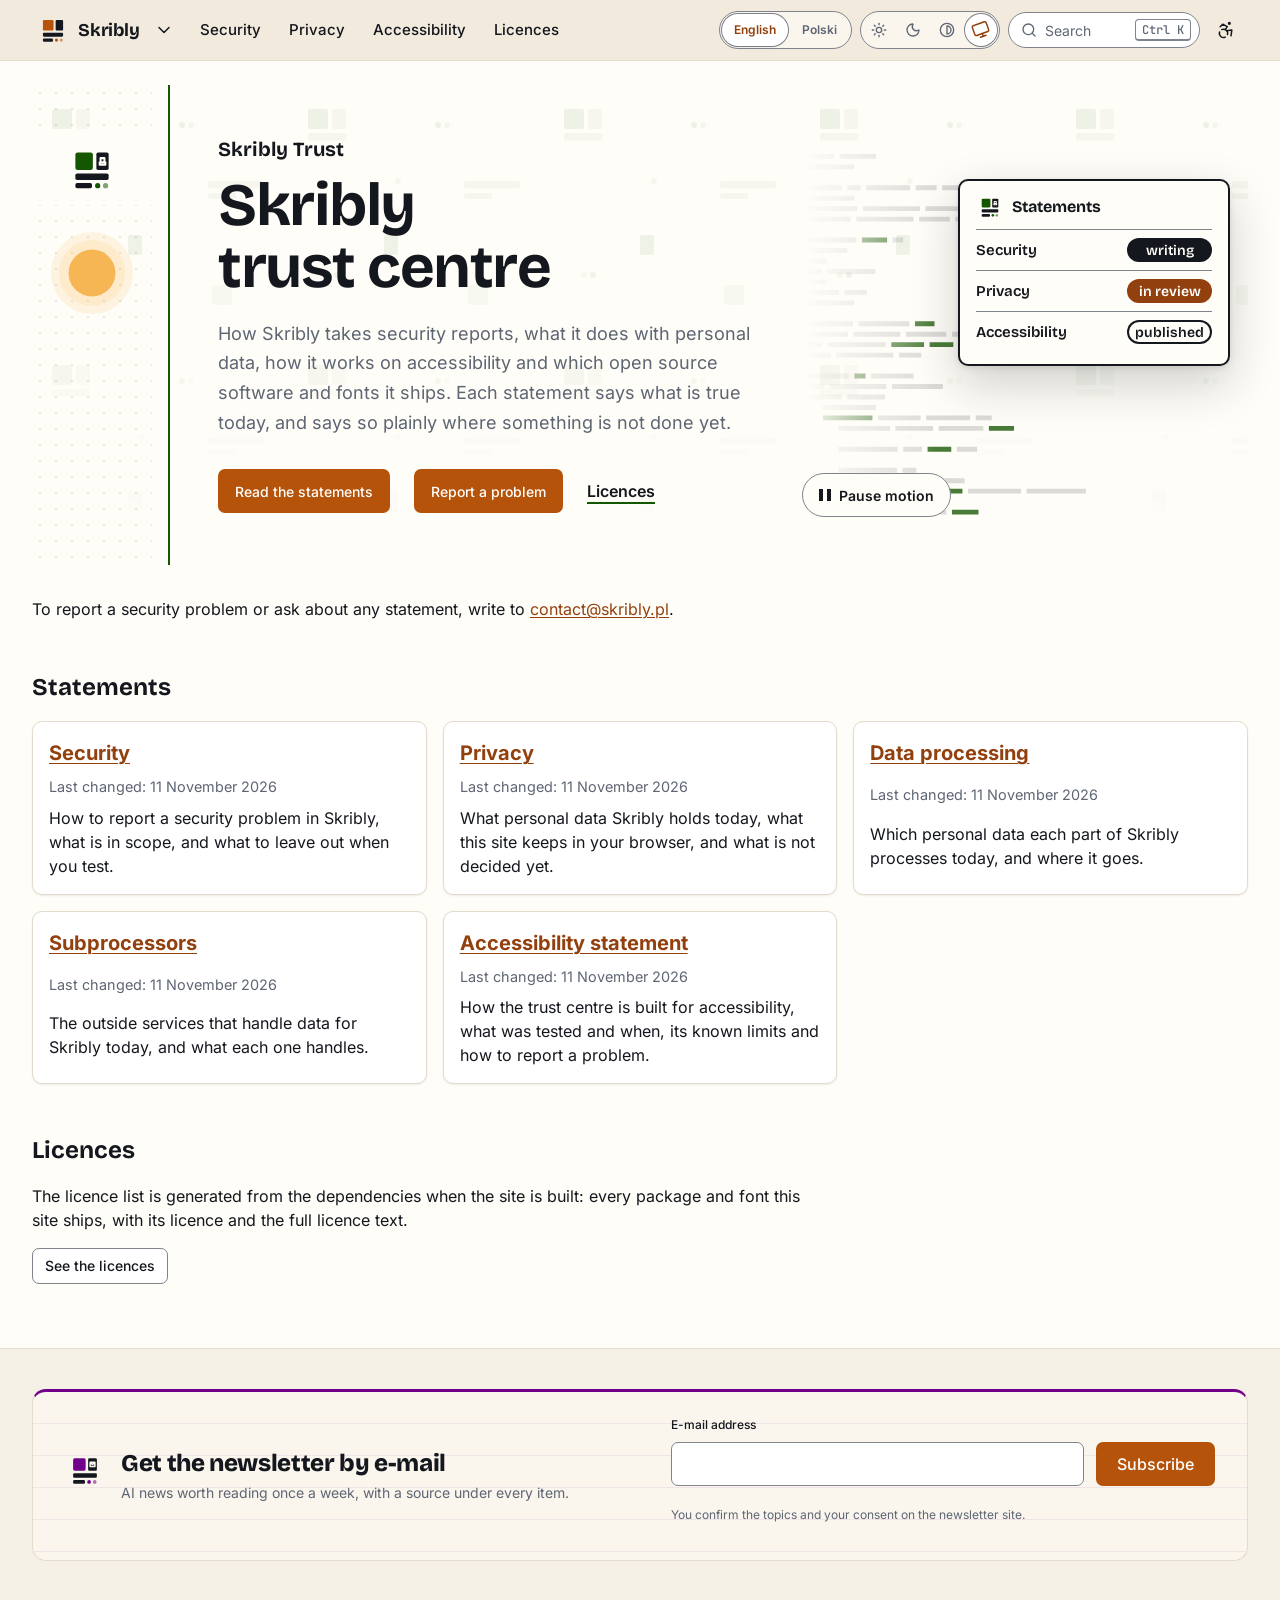
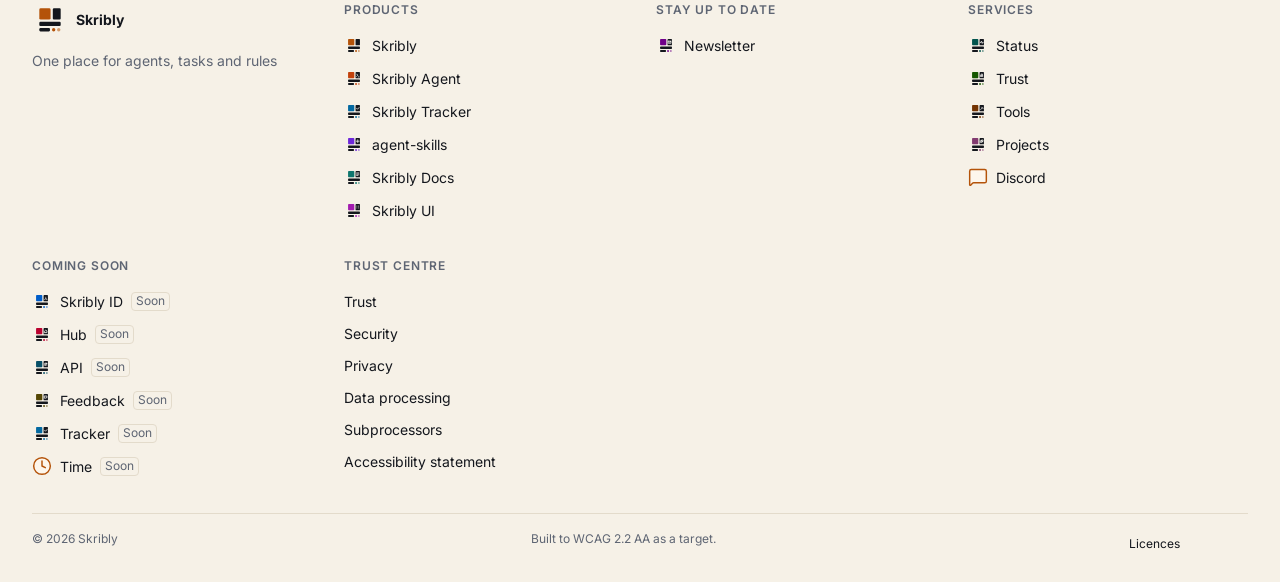
==== commit d9a47a7a: "publish: brand hero on the home page" ====
--- a/index.html
+++ b/index.html
@@ -1 +1 @@
-<!DOCTYPE html><html lang="en" dir="ltr"><head><meta charset="utf-8"><meta name="viewport" content="width=device-width, initial-scale=1"><title>Skribly</title><meta name="description" content="How Skribly handles security reports, personal data, accessibility and the licences of the software it ships."><link rel="canonical" href="https://trust.skribly.pl/"><link rel="alternate" hreflang="en" href="https://trust.skribly.pl/"><link rel="alternate" hreflang="pl" href="https://trust.skribly.pl/pl/"><link rel="alternate" hreflang="x-default" href="https://trust.skribly.pl/"><script src="/_astro/prepaint.iife.DfruCCWJ.js"></script><meta name="color-scheme" content="light dark"><meta name="theme-color" media="(prefers-color-scheme: light)" content="#fffdf8"><meta name="theme-color" media="(prefers-color-scheme: dark)" content="#111318"><meta name="referrer" content="strict-origin-when-cross-origin"><link rel="preload" href="/_astro/inter-latin-wght-normal.Dx4kXJAl.woff2" as="font" type="font/woff2" crossorigin><link rel="preload" href="/_astro/bricolage-grotesque-latin-wght-normal.DLoelf7F.woff2" as="font" type="font/woff2" crossorigin><link rel="icon" href="/_astro/skribly.Zs_Yda3L.svg" type="image/svg+xml"><meta property="og:type" content="website"><meta property="og:site_name" content="Skribly"><meta property="og:locale" content="en_GB"><meta property="og:url" content="https://trust.skribly.pl/"><meta property="og:title" content="Skribly"><meta property="og:description" content="How Skribly handles security reports, personal data, accessibility and the licences of the software it ships."><meta name="twitter:card" content="summary"><meta name="twitter:title" content="Skribly"><meta name="twitter:description" content="How Skribly handles security reports, personal data, accessibility and the licences of the software it ships."><script type="application/ld+json">{"@context":"https://schema.org","@graph":[{"@type":"Organization","@id":"https://skribly.pl/#organization","name":"Skribly","url":"https://skribly.pl/","logo":"https://skribly.pl/img/icons/icon-512.png","sameAs":["https://docs.skribly.pl/","https://ui.skribly.pl/"]},{"@type":"WebSite","@id":"https://trust.skribly.pl/#website","name":"Skribly","url":"https://trust.skribly.pl/","inLanguage":"en","description":"How Skribly handles security reports, personal data, accessibility and the licences of the software it ships.","publisher":{"@id":"https://skribly.pl/#organization"}},{"@type":"WebPage","@id":"https://trust.skribly.pl/#page","url":"https://trust.skribly.pl/","name":"Skribly","description":"How Skribly handles security reports, personal data, accessibility and the licences of the software it ships.","inLanguage":"en","isPartOf":{"@id":"https://trust.skribly.pl/#website"},"publisher":{"@id":"https://skribly.pl/#organization"}}]}</script><meta http-equiv="Content-Security-Policy" content="default-src 'none'; connect-src 'self'; script-src 'self' 'wasm-unsafe-eval'; style-src 'self'; img-src 'self' data:; font-src 'self'; manifest-src 'self'; media-src 'self'; base-uri 'none'; form-action https://newsletter.skribly.pl; upgrade-insecure-requests"><link rel="stylesheet" href="/_astro/Page.DNO8GTjF.css"></head><body class="sk-page"><a class="sk-skip-link" href="#content">Skip to content</a><header class="sk-site-header sk-product--skribly" data-sk-header><div class="sk-container sk-container--wide sk-site-header__bar"><div class="sk-site-header__brand"><a class="sk-site-header__home" href="/" aria-label="Skribly, home page"><svg class="sk-logo sk-logo--skribly" viewBox="0 0 64 64" width="2.125rem" height="2.125rem" focusable="false" aria-hidden="true"><rect x="13" y="13" width="20" height="20" rx="2.5" fill="var(--sk-accent)"/><rect x="37" y="13" width="14" height="20" rx="2" fill="currentColor"/><rect x="13" y="37" width="38" height="7.5" rx="2" fill="currentColor"/><rect x="13" y="48" width="19" height="6" rx="2" fill="currentColor"/><circle cx="38.5" cy="51" r="3" fill="var(--sk-accent)"/><circle cx="47.5" cy="51" r="3" fill="var(--sk-accent)" opacity="0.55"/></svg><span class="sk-site-header__name">Skribly</span></a><details class="sk-dropdown sk-ecosystem"><summary class="sk-icon-button sk-ecosystem__toggle" aria-label="Switch product" title="Switch product"><svg class="sk-icon sk-dropdown__chevron" viewBox="0 0 24 24" focusable="false" data-icon="chevron.down" aria-hidden="true"><path d="m6 9 6 6 6-6"></path></svg></summary><div class="sk-dropdown__panel"><p class="sk-ecosystem__title" id="sk-ecosystem-skribly">Skribly products</p><ul class="sk-ecosystem__list" aria-labelledby="sk-ecosystem-skribly"><li><a class="sk-ecosystem__item sk-product--skribly" href="https://skribly.pl/" aria-current="true"><svg class="sk-logo sk-logo--skribly" viewBox="0 0 64 64" width="2.25rem" height="2.25rem" focusable="false" aria-hidden="true"><rect x="13" y="13" width="20" height="20" rx="2.5" fill="var(--sk-accent)"/><rect x="37" y="13" width="14" height="20" rx="2" fill="currentColor"/><rect x="13" y="37" width="38" height="7.5" rx="2" fill="currentColor"/><rect x="13" y="48" width="19" height="6" rx="2" fill="currentColor"/><circle cx="38.5" cy="51" r="3" fill="var(--sk-accent)"/><circle cx="47.5" cy="51" r="3" fill="var(--sk-accent)" opacity="0.55"/></svg><span><strong>Skribly</strong><span>One place for agents, tasks and rules</span></span><span class="sk-ecosystem__here">You are here</span></a></li><li><a class="sk-ecosystem__item sk-product--agent" href="https://agent.skribly.pl/"><svg class="sk-logo sk-logo--agent" viewBox="0 0 64 64" width="2.25rem" height="2.25rem" focusable="false" aria-hidden="true"><rect x="13" y="13" width="20" height="20" rx="2.5" fill="var(--sk-tool-agent)"/><rect x="37" y="13" width="14" height="20" rx="2" fill="currentColor"/><path d="M40.6 19.4l3.6 3.6-3.6 3.6M45.6 28.4h2.6" fill="none" stroke="var(--sk-bg)" stroke-width="2.4" stroke-linecap="round" stroke-linejoin="round"/><rect x="13" y="37" width="38" height="7.5" rx="2" fill="currentColor"/><rect x="13" y="48" width="19" height="6" rx="2" fill="currentColor"/><circle cx="38.5" cy="51" r="3" fill="var(--sk-tool-agent)"/><circle cx="47.5" cy="51" r="3" fill="var(--sk-tool-agent)" opacity="0.55"/></svg><span><strong>Skribly Agent</strong><span>Where agents work</span></span></a></li><li><a class="sk-ecosystem__item sk-product--tracker" href="https://skribly.pl/apps/skribly-tracker/"><svg class="sk-logo sk-logo--tracker" viewBox="0 0 64 64" width="2.25rem" height="2.25rem" focusable="false" aria-hidden="true"><rect x="13" y="13" width="20" height="20" rx="2.5" fill="var(--sk-tool-tracker)"/><rect x="37" y="13" width="14" height="20" rx="2" fill="currentColor"/><path d="M40.4 23.6l2.8 2.8 4.8-5.4" fill="none" stroke="var(--sk-bg)" stroke-width="2.4" stroke-linecap="round" stroke-linejoin="round"/><rect x="13" y="37" width="38" height="7.5" rx="2" fill="currentColor"/><rect x="13" y="48" width="19" height="6" rx="2" fill="currentColor"/><circle cx="38.5" cy="51" r="3" fill="var(--sk-tool-tracker)"/><circle cx="47.5" cy="51" r="3" fill="var(--sk-tool-tracker)" opacity="0.55"/></svg><span><strong>Skribly Tracker</strong><span>Where tasks begin</span></span></a></li><li><a class="sk-ecosystem__item sk-product--skills" href="https://skribly.pl/apps/agent-skills/"><svg class="sk-logo sk-logo--skills" viewBox="0 0 64 64" width="2.25rem" height="2.25rem" focusable="false" aria-hidden="true"><rect x="13" y="13" width="20" height="20" rx="2.5" fill="var(--sk-tool-skills)"/><rect x="37" y="13" width="14" height="20" rx="2" fill="currentColor"/><path d="M44 18.6v8.8M39.6 23h8.8" fill="none" stroke="var(--sk-bg)" stroke-width="2.4" stroke-linecap="round" stroke-linejoin="round"/><rect x="13" y="37" width="38" height="7.5" rx="2" fill="currentColor"/><rect x="13" y="48" width="19" height="6" rx="2" fill="currentColor"/><circle cx="38.5" cy="51" r="3" fill="var(--sk-tool-skills)"/><circle cx="47.5" cy="51" r="3" fill="var(--sk-tool-skills)" opacity="0.55"/></svg><span><strong>agent-skills</strong><span>Where the rules live</span></span></a></li><li><a class="sk-ecosystem__item sk-product--docs" href="https://docs.skribly.pl/"><svg class="sk-logo sk-logo--docs" viewBox="0 0 64 64" width="2.25rem" height="2.25rem" focusable="false" aria-hidden="true"><rect x="13" y="13" width="20" height="20" rx="2.5" fill="var(--sk-tool-docs)"/><rect x="37" y="13" width="14" height="20" rx="2" fill="currentColor"/><path d="M40.4 19h7.2M40.4 23h7.2M40.4 27h4.4" fill="none" stroke="var(--sk-bg)" stroke-width="2.4" stroke-linecap="round" stroke-linejoin="round"/><rect x="13" y="37" width="38" height="7.5" rx="2" fill="currentColor"/><rect x="13" y="48" width="19" height="6" rx="2" fill="currentColor"/><circle cx="38.5" cy="51" r="3" fill="var(--sk-tool-docs)"/><circle cx="47.5" cy="51" r="3" fill="var(--sk-tool-docs)" opacity="0.55"/></svg><span><strong>Skribly Docs</strong><span>Guides and reference</span></span></a></li><li><a class="sk-ecosystem__item sk-product--ui" href="https://ui.skribly.pl/"><svg class="sk-logo sk-logo--ui" viewBox="0 0 64 64" width="2.25rem" height="2.25rem" focusable="false" aria-hidden="true"><rect x="13" y="13" width="20" height="20" rx="2.5" fill="var(--sk-tool-ui)"/><rect x="37" y="13" width="14" height="20" rx="2" fill="currentColor"/><path d="M41.2 19.6h.01M46.8 19.6h.01M41.2 25.4h.01M46.8 25.4h.01" fill="none" stroke="var(--sk-bg)" stroke-width="2.4" stroke-linecap="round" stroke-linejoin="round"/><rect x="13" y="37" width="38" height="7.5" rx="2" fill="currentColor"/><rect x="13" y="48" width="19" height="6" rx="2" fill="currentColor"/><circle cx="38.5" cy="51" r="3" fill="var(--sk-tool-ui)"/><circle cx="47.5" cy="51" r="3" fill="var(--sk-tool-ui)" opacity="0.55"/></svg><span><strong>Skribly UI</strong><span>Tokens and components</span></span></a></li></ul><p class="sk-ecosystem__title" id="sk-ecosystem-skribly-channels">Stay up to date</p><ul class="sk-ecosystem__list" aria-labelledby="sk-ecosystem-skribly-channels"><li><a class="sk-ecosystem__item sk-product--newsletter" href="https://newsletter.skribly.pl/"><svg class="sk-logo sk-logo--newsletter" viewBox="0 0 64 64" width="2.25rem" height="2.25rem" focusable="false" aria-hidden="true"><rect x="13" y="13" width="20" height="20" rx="2.5" fill="var(--sk-tool-newsletter)"/><rect x="37" y="13" width="14" height="20" rx="2" fill="currentColor"/><path d="M40.2 19.6h7.6v6.8h-7.6zM40.6 20.2l3.4 2.8 3.4-2.8" fill="none" stroke="var(--sk-bg)" stroke-width="2.4" stroke-linecap="round" stroke-linejoin="round"/><rect x="13" y="37" width="38" height="7.5" rx="2" fill="currentColor"/><rect x="13" y="48" width="19" height="6" rx="2" fill="currentColor"/><circle cx="38.5" cy="51" r="3" fill="var(--sk-tool-newsletter)"/><circle cx="47.5" cy="51" r="3" fill="var(--sk-tool-newsletter)" opacity="0.55"/></svg><span><strong>Skribly Newsletter</strong><span>AI news every week, each with its source</span></span></a></li></ul><p class="sk-ecosystem__title" id="sk-ecosystem-skribly-services">Services</p><ul class="sk-ecosystem__list" aria-labelledby="sk-ecosystem-skribly-services"><li><a class="sk-ecosystem__item sk-product--status" href="https://status.skribly.pl/"><svg class="sk-logo sk-logo--status" viewBox="0 0 64 64" width="2.25rem" height="2.25rem" focusable="false" aria-hidden="true"><rect x="13" y="13" width="20" height="20" rx="2.5" fill="var(--sk-tool-status)"/><rect x="37" y="13" width="14" height="20" rx="2" fill="currentColor"/><path d="M39.6 23.6h2.2l1.4-3.6 2.4 6.8 1.4-3.2h1.4" fill="none" stroke="var(--sk-bg)" stroke-width="2.4" stroke-linecap="round" stroke-linejoin="round"/><rect x="13" y="37" width="38" height="7.5" rx="2" fill="currentColor"/><rect x="13" y="48" width="19" height="6" rx="2" fill="currentColor"/><circle cx="38.5" cy="51" r="3" fill="var(--sk-tool-status)"/><circle cx="47.5" cy="51" r="3" fill="var(--sk-tool-status)" opacity="0.55"/></svg><span><strong>Skribly Status</strong><span>Is every service up</span></span></a></li><li><a class="sk-ecosystem__item sk-product--trust" href="https://trust.skribly.pl/"><svg class="sk-logo sk-logo--trust" viewBox="0 0 64 64" width="2.25rem" height="2.25rem" focusable="false" aria-hidden="true"><rect x="13" y="13" width="20" height="20" rx="2.5" fill="var(--sk-tool-trust)"/><rect x="37" y="13" width="14" height="20" rx="2" fill="currentColor"/><path d="M41.8 22.6v-3h4.4v3M40.8 24.2h6.4v2.8h-6.4z" fill="none" stroke="var(--sk-bg)" stroke-width="2.4" stroke-linecap="round" stroke-linejoin="round"/><rect x="13" y="37" width="38" height="7.5" rx="2" fill="currentColor"/><rect x="13" y="48" width="19" height="6" rx="2" fill="currentColor"/><circle cx="38.5" cy="51" r="3" fill="var(--sk-tool-trust)"/><circle cx="47.5" cy="51" r="3" fill="var(--sk-tool-trust)" opacity="0.55"/></svg><span><strong>Skribly Trust</strong><span>Security, privacy and accessibility</span></span></a></li><li><a class="sk-ecosystem__item sk-product--tools" href="https://tools.skribly.pl/"><svg class="sk-logo sk-logo--tools" viewBox="0 0 64 64" width="2.25rem" height="2.25rem" focusable="false" aria-hidden="true"><rect x="13" y="13" width="20" height="20" rx="2.5" fill="var(--sk-tool-tools)"/><rect x="37" y="13" width="14" height="20" rx="2" fill="currentColor"/><path d="M40.8 27.2L46 22M43.8 19.8l4.4 4.4" fill="none" stroke="var(--sk-bg)" stroke-width="2.4" stroke-linecap="round" stroke-linejoin="round"/><rect x="13" y="37" width="38" height="7.5" rx="2" fill="currentColor"/><rect x="13" y="48" width="19" height="6" rx="2" fill="currentColor"/><circle cx="38.5" cy="51" r="3" fill="var(--sk-tool-tools)"/><circle cx="47.5" cy="51" r="3" fill="var(--sk-tool-tools)" opacity="0.55"/></svg><span><strong>Skribly Tools</strong><span>Small tools in the browser</span></span></a></li><li><a class="sk-ecosystem__item sk-product--projects" href="https://projects.skribly.pl/"><svg class="sk-logo sk-logo--projects" viewBox="0 0 64 64" width="2.25rem" height="2.25rem" focusable="false" aria-hidden="true"><rect x="13" y="13" width="20" height="20" rx="2.5" fill="var(--sk-tool-projects)"/><rect x="37" y="13" width="14" height="20" rx="2" fill="currentColor"/><path d="M40.4 21.8h4.8v4.8h-4.8zM43 21.8v-2.6h4.8v4.8h-2.6" fill="none" stroke="var(--sk-bg)" stroke-width="2.4" stroke-linecap="round" stroke-linejoin="round"/><rect x="13" y="37" width="38" height="7.5" rx="2" fill="currentColor"/><rect x="13" y="48" width="19" height="6" rx="2" fill="currentColor"/><circle cx="38.5" cy="51" r="3" fill="var(--sk-tool-projects)"/><circle cx="47.5" cy="51" r="3" fill="var(--sk-tool-projects)" opacity="0.55"/></svg><span><strong>Skribly Projects</strong><span>Every part and how far it is</span></span></a></li><li><a class="sk-ecosystem__item sk-product--discord" href="https://dc.skribly.pl/"><svg class="sk-icon sk-icon--duo sk-ecosystem__icon" viewBox="0 0 24 24" focusable="false" data-icon="content.comment" aria-hidden="true"><g class="sk-icon__fill"><path d="M22 17a2 2 0 0 1-2 2H6.828a2 2 0 0 0-1.414.586l-2.202 2.202A.71.71 0 0 1 2 21.286V5a2 2 0 0 1 2-2h16a2 2 0 0 1 2 2z"></path></g><path d="M22 17a2 2 0 0 1-2 2H6.828a2 2 0 0 0-1.414.586l-2.202 2.202A.71.71 0 0 1 2 21.286V5a2 2 0 0 1 2-2h16a2 2 0 0 1 2 2z"></path></svg><span><strong>Discord</strong><span>Talk with the people who build Skribly</span></span></a></li></ul></div></details></div><div class="sk-site-header__quick"><button class="sk-search-button sk-site-header__wide" type="button" data-sk-search-open data-sk-needs-js aria-haspopup="dialog" aria-controls="sk-search" aria-keyshortcuts="Control+K /"><svg class="sk-icon" viewBox="0 0 24 24" focusable="false" data-icon="action.search" aria-hidden="true"><g class="sk-icon__fill"><circle cx="11" cy="11" r="8"></circle></g><path d="m21 21-4.34-4.34"></path><circle cx="11" cy="11" r="8"></circle></svg><span>Search</span><kbd class="sk-kbd" aria-hidden="true">Ctrl K</kbd></button><button class="sk-icon-button sk-site-header__narrow" type="button" data-sk-search-open data-sk-needs-js aria-label="Search" aria-haspopup="dialog" aria-controls="sk-search" aria-keyshortcuts="Control+K /"><svg class="sk-icon" viewBox="0 0 24 24" focusable="false" data-icon="action.search" aria-hidden="true"><g class="sk-icon__fill"><circle cx="11" cy="11" r="8"></circle></g><path d="m21 21-4.34-4.34"></path><circle cx="11" cy="11" r="8"></circle></svg></button><button class="sk-icon-button" type="button" data-sk-a11y-open data-sk-needs-js aria-controls="sk-a11y-panel" aria-expanded="false" aria-label="Accessibility" title="Open accessibility settings"><svg class="sk-icon" viewBox="0 0 24 24" focusable="false" data-icon="nav.accessibility" aria-hidden="true"><g class="sk-icon__fill"><circle cx="16" cy="4" r="1"></circle></g><circle cx="16" cy="4" r="1"></circle><path d="m18 19 1-7-6 1"></path><path d="m5 8 3-3 5.5 3-2.36 3.5"></path><path d="M4.24 14.5a5 5 0 0 0 6.88 6"></path><path d="M13.76 17.5a5 5 0 0 0-6.88-6"></path></svg></button><button class="sk-icon-button sk-site-header__menu-toggle" type="button" data-sk-menu-toggle data-sk-needs-js aria-expanded="false" aria-controls="sk-site-drawer-skribly" aria-label="Menu" data-open="Menu" data-close="Close menu"><span class="sk-burger" aria-hidden="true"><span></span><span></span><span></span></span></button></div><div class="sk-site-header__drawer" id="sk-site-drawer-skribly"><nav class="sk-site-nav" aria-label="Main navigation"><ul class="sk-site-nav__list"><li><a class="sk-site-nav__link" href="/security/">Security</a></li><li><a class="sk-site-nav__link" href="/privacy/">Privacy</a></li><li><a class="sk-site-nav__link" href="/accessibility/">Accessibility</a></li><li><a class="sk-site-nav__link" href="/licenses/">Licences</a></li></ul></nav><div class="sk-site-header__tools"><nav class="sk-language-switch" aria-label="Language"><ul><li><span lang="en" aria-current="true">English</span></li><li><a href="/pl/" lang="pl" hreflang="pl">Polski</a></li></ul></nav><fieldset class="sk-theme-switch" data-sk-theme-switch><legend class="sk-visually-hidden">Theme</legend><label title="Light"><input type="radio" name="sk-theme-rc9b8z" value="light"><svg class="sk-icon" viewBox="0 0 24 24" focusable="false" data-icon="theme.light" aria-hidden="true"><g class="sk-icon__fill"><circle cx="12" cy="12" r="4"></circle></g><circle cx="12" cy="12" r="4"></circle><path d="M12 2v2"></path><path d="M12 20v2"></path><path d="m4.93 4.93 1.41 1.41"></path><path d="m17.66 17.66 1.41 1.41"></path><path d="M2 12h2"></path><path d="M20 12h2"></path><path d="m6.34 17.66-1.41 1.41"></path><path d="m19.07 4.93-1.41 1.41"></path></svg><span class="sk-visually-hidden">Light</span></label><label title="Dark"><input type="radio" name="sk-theme-rc9b8z" value="dark"><svg class="sk-icon" viewBox="0 0 24 24" focusable="false" data-icon="theme.dark" aria-hidden="true"><g class="sk-icon__fill"><path d="M20.985 12.486a9 9 0 1 1-9.473-9.472c.405-.022.617.46.402.803a6 6 0 0 0 8.268 8.268c.344-.215.825-.004.803.401"></path></g><path d="M20.985 12.486a9 9 0 1 1-9.473-9.472c.405-.022.617.46.402.803a6 6 0 0 0 8.268 8.268c.344-.215.825-.004.803.401"></path></svg><span class="sk-visually-hidden">Dark</span></label><label title="High contrast"><input type="radio" name="sk-theme-rc9b8z" value="contrast"><svg class="sk-icon" viewBox="0 0 24 24" focusable="false" data-icon="theme.contrast" aria-hidden="true"><g class="sk-icon__fill"><circle cx="12" cy="12" r="10"></circle><path d="M12 18a6 6 0 0 0 0-12v12z"></path></g><circle cx="12" cy="12" r="10"></circle><path d="M12 18a6 6 0 0 0 0-12v12z"></path></svg><span class="sk-visually-hidden">High contrast</span></label><label title="System"><input type="radio" name="sk-theme-rc9b8z" value="system" checked><svg class="sk-icon" viewBox="0 0 24 24" focusable="false" data-icon="theme.system" aria-hidden="true"><g class="sk-icon__fill"><rect rx="2" x="2" y="3" width="20" height="14"></rect></g><rect rx="2" x="2" y="3" width="20" height="14"></rect><line x1="8" y1="21" x2="16" y2="21"></line><line x1="12" y1="17" x2="12" y2="21"></line></svg><span class="sk-visually-hidden">System</span></label></fieldset><script type="module" src="/_astro/ThemeSwitch.astro_astro_type_script_index_0_lang.CFWxGLRv.js"></script></div></div></div></header><script type="module" src="/_astro/SiteHeader.astro_astro_type_script_index_0_lang.C7ESqmu-.js"></script><main class="sk-page__main sk-page__main--wide" id="content" tabindex="-1" data-pagefind-body><div class="site-main" data-pagefind-body><div class="hero-wrap"><header class="sk-hero sk-hero--page sk-pattern sk-pattern--grid sk-product--trust" data-sk-hero="page"><div class="sk-hero__body"><h1 class="sk-hero__title">Skribly trust centre</h1><p class="sk-hero__lead">How Skribly takes security reports, what it does with personal data, how it works on accessibility and which open source software and fonts it ships. Each statement says what is true today, and says so plainly where something is not done yet.</p></div></header></div><section class="page-measure page-section"><p>To report a security problem or ask about any statement, write to <a class="sk-link" href="mailto:contact@skribly.pl">contact@skribly.pl</a>.</p></section><section class="page-measure page-section" aria-labelledby="statements"><h2 id="statements">Statements</h2><ul class="entry-list" role="list"><li class="sk-card entry-list__item"><h3 class="entry-list__title"><a class="sk-link" href="/security/">Security</a></h3><p class="entry-list__date">Last changed: <time datetime="2026-11-11T00:00:00.000Z">11 November 2026</time></p><p>How to report a security problem in Skribly, what is in scope, and what to leave out when you test.</p></li><li class="sk-card entry-list__item"><h3 class="entry-list__title"><a class="sk-link" href="/privacy/">Privacy</a></h3><p class="entry-list__date">Last changed: <time datetime="2026-11-11T00:00:00.000Z">11 November 2026</time></p><p>What personal data Skribly holds today, what this site keeps in your browser, and what is not decided yet.</p></li><li class="sk-card entry-list__item"><h3 class="entry-list__title"><a class="sk-link" href="/data-processing/">Data processing</a></h3><p class="entry-list__date">Last changed: <time datetime="2026-11-11T00:00:00.000Z">11 November 2026</time></p><p>Which personal data each part of Skribly processes today, and where it goes.</p></li><li class="sk-card entry-list__item"><h3 class="entry-list__title"><a class="sk-link" href="/subprocessors/">Subprocessors</a></h3><p class="entry-list__date">Last changed: <time datetime="2026-11-11T00:00:00.000Z">11 November 2026</time></p><p>The outside services that handle data for Skribly today, and what each one handles.</p></li><li class="sk-card entry-list__item"><h3 class="entry-list__title"><a class="sk-link" href="/accessibility/">Accessibility statement</a></h3><p class="entry-list__date">Last changed: <time datetime="2026-11-11T00:00:00.000Z">11 November 2026</time></p><p>How the trust centre is built for accessibility, what was tested and when, its known limits and how to report a problem.</p></li></ul></section><section class="page-measure page-section" aria-labelledby="licences"><h2 id="licences">Licences</h2><p>The licence list is generated from the dependencies when the site is built: every package and font this site ships, with its licence and the full licence text.</p><p><a class="sk-button sk-button--outline" href="/licenses/">See the licences</a></p></section></div></main><footer class="sk-site-footer sk-product--skribly"><div class="sk-container sk-container--wide"><section aria-labelledby="sk-footer-newsletter-title" class="sk-band sk-band--sunken sk-pattern sk-pattern--ruled sk-product--newsletter sk-newsletter-signup sk-newsletter-signup--footer"><div class="sk-newsletter-signup__text"><svg class="sk-logo sk-logo--newsletter" viewBox="0 0 64 64" width="2.5rem" height="2.5rem" focusable="false" aria-hidden="true"><rect x="13" y="13" width="20" height="20" rx="2.5" fill="var(--sk-tool-newsletter)"/><rect x="37" y="13" width="14" height="20" rx="2" fill="currentColor"/><path d="M40.2 19.6h7.6v6.8h-7.6zM40.6 20.2l3.4 2.8 3.4-2.8" fill="none" stroke="var(--sk-bg)" stroke-width="2.4" stroke-linecap="round" stroke-linejoin="round"/><rect x="13" y="37" width="38" height="7.5" rx="2" fill="currentColor"/><rect x="13" y="48" width="19" height="6" rx="2" fill="currentColor"/><circle cx="38.5" cy="51" r="3" fill="var(--sk-tool-newsletter)"/><circle cx="47.5" cy="51" r="3" fill="var(--sk-tool-newsletter)" opacity="0.55"/></svg><h2 class="sk-newsletter-signup__title" id="sk-footer-newsletter-title">Get the newsletter by e-mail</h2><p class="sk-newsletter-signup__lead">AI news worth reading once a week, with a source under every item.</p></div><form class="sk-newsletter-signup__form" method="get" action="https://newsletter.skribly.pl/#signup" aria-labelledby="sk-footer-newsletter-title"><label class="sk-label" for="sk-footer-newsletter-email">E-mail address</label><div class="sk-newsletter-signup__row"><input class="sk-input sk-newsletter-signup__input" type="email" id="sk-footer-newsletter-email" name="email" autocomplete="email" inputmode="email" spellcheck="false" maxlength="254" required aria-describedby="sk-footer-newsletter-hint"><button class="sk-button" type="submit">Subscribe</button></div><p class="sk-hint" id="sk-footer-newsletter-hint">You confirm the topics and your consent on the newsletter site.</p></form></section><div class="sk-site-footer__grid"><div class="sk-site-footer__brand"><a href="https://skribly.pl/" aria-label="Skribly, home page"><svg class="sk-logo sk-logo--skribly" viewBox="0 0 64 64" width="2.25rem" height="2.25rem" focusable="false" aria-hidden="true"><rect x="13" y="13" width="20" height="20" rx="2.5" fill="var(--sk-accent)"/><rect x="37" y="13" width="14" height="20" rx="2" fill="currentColor"/><rect x="13" y="37" width="38" height="7.5" rx="2" fill="currentColor"/><rect x="13" y="48" width="19" height="6" rx="2" fill="currentColor"/><circle cx="38.5" cy="51" r="3" fill="var(--sk-accent)"/><circle cx="47.5" cy="51" r="3" fill="var(--sk-accent)" opacity="0.55"/></svg><strong>Skribly</strong></a><p>One place for agents, tasks and rules</p></div><nav aria-labelledby="sk-footer-products-skribly"><h2 id="sk-footer-products-skribly">Products</h2><ul><li><a href="https://skribly.pl/" aria-current="true"><svg class="sk-logo sk-logo--skribly" viewBox="0 0 64 64" width="1.25rem" height="1.25rem" focusable="false" aria-hidden="true"><rect x="13" y="13" width="20" height="20" rx="2.5" fill="var(--sk-accent)"/><rect x="37" y="13" width="14" height="20" rx="2" fill="currentColor"/><rect x="13" y="37" width="38" height="7.5" rx="2" fill="currentColor"/><rect x="13" y="48" width="19" height="6" rx="2" fill="currentColor"/><circle cx="38.5" cy="51" r="3" fill="var(--sk-accent)"/><circle cx="47.5" cy="51" r="3" fill="var(--sk-accent)" opacity="0.55"/></svg>Skribly</a></li><li><a href="https://agent.skribly.pl/"><svg class="sk-logo sk-logo--agent" viewBox="0 0 64 64" width="1.25rem" height="1.25rem" focusable="false" aria-hidden="true"><rect x="13" y="13" width="20" height="20" rx="2.5" fill="var(--sk-tool-agent)"/><rect x="37" y="13" width="14" height="20" rx="2" fill="currentColor"/><path d="M40.6 19.4l3.6 3.6-3.6 3.6M45.6 28.4h2.6" fill="none" stroke="var(--sk-bg)" stroke-width="2.4" stroke-linecap="round" stroke-linejoin="round"/><rect x="13" y="37" width="38" height="7.5" rx="2" fill="currentColor"/><rect x="13" y="48" width="19" height="6" rx="2" fill="currentColor"/><circle cx="38.5" cy="51" r="3" fill="var(--sk-tool-agent)"/><circle cx="47.5" cy="51" r="3" fill="var(--sk-tool-agent)" opacity="0.55"/></svg>Skribly Agent</a></li><li><a href="https://skribly.pl/apps/skribly-tracker/"><svg class="sk-logo sk-logo--tracker" viewBox="0 0 64 64" width="1.25rem" height="1.25rem" focusable="false" aria-hidden="true"><rect x="13" y="13" width="20" height="20" rx="2.5" fill="var(--sk-tool-tracker)"/><rect x="37" y="13" width="14" height="20" rx="2" fill="currentColor"/><path d="M40.4 23.6l2.8 2.8 4.8-5.4" fill="none" stroke="var(--sk-bg)" stroke-width="2.4" stroke-linecap="round" stroke-linejoin="round"/><rect x="13" y="37" width="38" height="7.5" rx="2" fill="currentColor"/><rect x="13" y="48" width="19" height="6" rx="2" fill="currentColor"/><circle cx="38.5" cy="51" r="3" fill="var(--sk-tool-tracker)"/><circle cx="47.5" cy="51" r="3" fill="var(--sk-tool-tracker)" opacity="0.55"/></svg>Skribly Tracker</a></li><li><a href="https://skribly.pl/apps/agent-skills/"><svg class="sk-logo sk-logo--skills" viewBox="0 0 64 64" width="1.25rem" height="1.25rem" focusable="false" aria-hidden="true"><rect x="13" y="13" width="20" height="20" rx="2.5" fill="var(--sk-tool-skills)"/><rect x="37" y="13" width="14" height="20" rx="2" fill="currentColor"/><path d="M44 18.6v8.8M39.6 23h8.8" fill="none" stroke="var(--sk-bg)" stroke-width="2.4" stroke-linecap="round" stroke-linejoin="round"/><rect x="13" y="37" width="38" height="7.5" rx="2" fill="currentColor"/><rect x="13" y="48" width="19" height="6" rx="2" fill="currentColor"/><circle cx="38.5" cy="51" r="3" fill="var(--sk-tool-skills)"/><circle cx="47.5" cy="51" r="3" fill="var(--sk-tool-skills)" opacity="0.55"/></svg>agent-skills</a></li><li><a href="https://docs.skribly.pl/"><svg class="sk-logo sk-logo--docs" viewBox="0 0 64 64" width="1.25rem" height="1.25rem" focusable="false" aria-hidden="true"><rect x="13" y="13" width="20" height="20" rx="2.5" fill="var(--sk-tool-docs)"/><rect x="37" y="13" width="14" height="20" rx="2" fill="currentColor"/><path d="M40.4 19h7.2M40.4 23h7.2M40.4 27h4.4" fill="none" stroke="var(--sk-bg)" stroke-width="2.4" stroke-linecap="round" stroke-linejoin="round"/><rect x="13" y="37" width="38" height="7.5" rx="2" fill="currentColor"/><rect x="13" y="48" width="19" height="6" rx="2" fill="currentColor"/><circle cx="38.5" cy="51" r="3" fill="var(--sk-tool-docs)"/><circle cx="47.5" cy="51" r="3" fill="var(--sk-tool-docs)" opacity="0.55"/></svg>Skribly Docs</a></li><li><a href="https://ui.skribly.pl/"><svg class="sk-logo sk-logo--ui" viewBox="0 0 64 64" width="1.25rem" height="1.25rem" focusable="false" aria-hidden="true"><rect x="13" y="13" width="20" height="20" rx="2.5" fill="var(--sk-tool-ui)"/><rect x="37" y="13" width="14" height="20" rx="2" fill="currentColor"/><path d="M41.2 19.6h.01M46.8 19.6h.01M41.2 25.4h.01M46.8 25.4h.01" fill="none" stroke="var(--sk-bg)" stroke-width="2.4" stroke-linecap="round" stroke-linejoin="round"/><rect x="13" y="37" width="38" height="7.5" rx="2" fill="currentColor"/><rect x="13" y="48" width="19" height="6" rx="2" fill="currentColor"/><circle cx="38.5" cy="51" r="3" fill="var(--sk-tool-ui)"/><circle cx="47.5" cy="51" r="3" fill="var(--sk-tool-ui)" opacity="0.55"/></svg>Skribly UI</a></li></ul></nav><nav aria-labelledby="sk-footer-channels-skribly"><h2 id="sk-footer-channels-skribly">Stay up to date</h2><ul><li><a href="https://newsletter.skribly.pl/"><svg class="sk-logo sk-logo--newsletter" viewBox="0 0 64 64" width="1.25rem" height="1.25rem" focusable="false" aria-hidden="true"><rect x="13" y="13" width="20" height="20" rx="2.5" fill="var(--sk-tool-newsletter)"/><rect x="37" y="13" width="14" height="20" rx="2" fill="currentColor"/><path d="M40.2 19.6h7.6v6.8h-7.6zM40.6 20.2l3.4 2.8 3.4-2.8" fill="none" stroke="var(--sk-bg)" stroke-width="2.4" stroke-linecap="round" stroke-linejoin="round"/><rect x="13" y="37" width="38" height="7.5" rx="2" fill="currentColor"/><rect x="13" y="48" width="19" height="6" rx="2" fill="currentColor"/><circle cx="38.5" cy="51" r="3" fill="var(--sk-tool-newsletter)"/><circle cx="47.5" cy="51" r="3" fill="var(--sk-tool-newsletter)" opacity="0.55"/></svg>Newsletter</a></li></ul></nav><nav aria-labelledby="sk-footer-services-skribly"><h2 id="sk-footer-services-skribly">Services</h2><ul><li><a href="https://status.skribly.pl/"><svg class="sk-logo sk-logo--status" viewBox="0 0 64 64" width="1.25rem" height="1.25rem" focusable="false" aria-hidden="true"><rect x="13" y="13" width="20" height="20" rx="2.5" fill="var(--sk-tool-status)"/><rect x="37" y="13" width="14" height="20" rx="2" fill="currentColor"/><path d="M39.6 23.6h2.2l1.4-3.6 2.4 6.8 1.4-3.2h1.4" fill="none" stroke="var(--sk-bg)" stroke-width="2.4" stroke-linecap="round" stroke-linejoin="round"/><rect x="13" y="37" width="38" height="7.5" rx="2" fill="currentColor"/><rect x="13" y="48" width="19" height="6" rx="2" fill="currentColor"/><circle cx="38.5" cy="51" r="3" fill="var(--sk-tool-status)"/><circle cx="47.5" cy="51" r="3" fill="var(--sk-tool-status)" opacity="0.55"/></svg>Status</a></li><li><a href="https://trust.skribly.pl/"><svg class="sk-logo sk-logo--trust" viewBox="0 0 64 64" width="1.25rem" height="1.25rem" focusable="false" aria-hidden="true"><rect x="13" y="13" width="20" height="20" rx="2.5" fill="var(--sk-tool-trust)"/><rect x="37" y="13" width="14" height="20" rx="2" fill="currentColor"/><path d="M41.8 22.6v-3h4.4v3M40.8 24.2h6.4v2.8h-6.4z" fill="none" stroke="var(--sk-bg)" stroke-width="2.4" stroke-linecap="round" stroke-linejoin="round"/><rect x="13" y="37" width="38" height="7.5" rx="2" fill="currentColor"/><rect x="13" y="48" width="19" height="6" rx="2" fill="currentColor"/><circle cx="38.5" cy="51" r="3" fill="var(--sk-tool-trust)"/><circle cx="47.5" cy="51" r="3" fill="var(--sk-tool-trust)" opacity="0.55"/></svg>Trust</a></li><li><a href="https://tools.skribly.pl/"><svg class="sk-logo sk-logo--tools" viewBox="0 0 64 64" width="1.25rem" height="1.25rem" focusable="false" aria-hidden="true"><rect x="13" y="13" width="20" height="20" rx="2.5" fill="var(--sk-tool-tools)"/><rect x="37" y="13" width="14" height="20" rx="2" fill="currentColor"/><path d="M40.8 27.2L46 22M43.8 19.8l4.4 4.4" fill="none" stroke="var(--sk-bg)" stroke-width="2.4" stroke-linecap="round" stroke-linejoin="round"/><rect x="13" y="37" width="38" height="7.5" rx="2" fill="currentColor"/><rect x="13" y="48" width="19" height="6" rx="2" fill="currentColor"/><circle cx="38.5" cy="51" r="3" fill="var(--sk-tool-tools)"/><circle cx="47.5" cy="51" r="3" fill="var(--sk-tool-tools)" opacity="0.55"/></svg>Tools</a></li><li><a href="https://projects.skribly.pl/"><svg class="sk-logo sk-logo--projects" viewBox="0 0 64 64" width="1.25rem" height="1.25rem" focusable="false" aria-hidden="true"><rect x="13" y="13" width="20" height="20" rx="2.5" fill="var(--sk-tool-projects)"/><rect x="37" y="13" width="14" height="20" rx="2" fill="currentColor"/><path d="M40.4 21.8h4.8v4.8h-4.8zM43 21.8v-2.6h4.8v4.8h-2.6" fill="none" stroke="var(--sk-bg)" stroke-width="2.4" stroke-linecap="round" stroke-linejoin="round"/><rect x="13" y="37" width="38" height="7.5" rx="2" fill="currentColor"/><rect x="13" y="48" width="19" height="6" rx="2" fill="currentColor"/><circle cx="38.5" cy="51" r="3" fill="var(--sk-tool-projects)"/><circle cx="47.5" cy="51" r="3" fill="var(--sk-tool-projects)" opacity="0.55"/></svg>Projects</a></li><li><a href="https://dc.skribly.pl/"><svg class="sk-icon sk-icon--duo sk-site-footer__icon" viewBox="0 0 24 24" focusable="false" data-icon="content.comment" aria-hidden="true"><g class="sk-icon__fill"><path d="M22 17a2 2 0 0 1-2 2H6.828a2 2 0 0 0-1.414.586l-2.202 2.202A.71.71 0 0 1 2 21.286V5a2 2 0 0 1 2-2h16a2 2 0 0 1 2 2z"></path></g><path d="M22 17a2 2 0 0 1-2 2H6.828a2 2 0 0 0-1.414.586l-2.202 2.202A.71.71 0 0 1 2 21.286V5a2 2 0 0 1 2-2h16a2 2 0 0 1 2 2z"></path></svg>Discord</a></li></ul></nav><nav aria-labelledby="sk-footer-soon-skribly"><h2 id="sk-footer-soon-skribly">Coming soon</h2><ul><li><a href="https://id.skribly.pl/"><svg class="sk-logo sk-logo--id" viewBox="0 0 64 64" width="1.25rem" height="1.25rem" focusable="false" aria-hidden="true"><rect x="13" y="13" width="20" height="20" rx="2.5" fill="var(--sk-tool-id)"/><rect x="37" y="13" width="14" height="20" rx="2" fill="currentColor"/><path d="M44 20.2h.01M40.8 27.2l1.4-2.6h3.6l1.4 2.6" fill="none" stroke="var(--sk-bg)" stroke-width="2.4" stroke-linecap="round" stroke-linejoin="round"/><rect x="13" y="37" width="38" height="7.5" rx="2" fill="currentColor"/><rect x="13" y="48" width="19" height="6" rx="2" fill="currentColor"/><circle cx="38.5" cy="51" r="3" fill="var(--sk-tool-id)"/><circle cx="47.5" cy="51" r="3" fill="var(--sk-tool-id)" opacity="0.55"/></svg>Skribly ID <span class="sk-site-footer__soon">Soon</span></a></li><li><a href="https://hub.skribly.pl/"><svg class="sk-logo sk-logo--hub" viewBox="0 0 64 64" width="1.25rem" height="1.25rem" focusable="false" aria-hidden="true"><rect x="13" y="13" width="20" height="20" rx="2.5" fill="var(--sk-tool-hub)"/><rect x="37" y="13" width="14" height="20" rx="2" fill="currentColor"/><path d="M40.4 22.6l3.6-3.6 3.6 3.6v4.8h-7.2z" fill="none" stroke="var(--sk-bg)" stroke-width="2.4" stroke-linecap="round" stroke-linejoin="round"/><rect x="13" y="37" width="38" height="7.5" rx="2" fill="currentColor"/><rect x="13" y="48" width="19" height="6" rx="2" fill="currentColor"/><circle cx="38.5" cy="51" r="3" fill="var(--sk-tool-hub)"/><circle cx="47.5" cy="51" r="3" fill="var(--sk-tool-hub)" opacity="0.55"/></svg>Hub <span class="sk-site-footer__soon">Soon</span></a></li><li><a href="https://api.skribly.pl/"><svg class="sk-logo sk-logo--api" viewBox="0 0 64 64" width="1.25rem" height="1.25rem" focusable="false" aria-hidden="true"><rect x="13" y="13" width="20" height="20" rx="2.5" fill="var(--sk-tool-api)"/><rect x="37" y="13" width="14" height="20" rx="2" fill="currentColor"/><path d="M40.4 20.6h7.2M45.6 18.6l2 2-2 2M47.6 25.4h-7.2M42.4 23.4l-2 2 2 2" fill="none" stroke="var(--sk-bg)" stroke-width="2.4" stroke-linecap="round" stroke-linejoin="round"/><rect x="13" y="37" width="38" height="7.5" rx="2" fill="currentColor"/><rect x="13" y="48" width="19" height="6" rx="2" fill="currentColor"/><circle cx="38.5" cy="51" r="3" fill="var(--sk-tool-api)"/><circle cx="47.5" cy="51" r="3" fill="var(--sk-tool-api)" opacity="0.55"/></svg>API <span class="sk-site-footer__soon">Soon</span></a></li><li><a href="https://feedback.skribly.pl/"><svg class="sk-logo sk-logo--feedback" viewBox="0 0 64 64" width="1.25rem" height="1.25rem" focusable="false" aria-hidden="true"><rect x="13" y="13" width="20" height="20" rx="2.5" fill="var(--sk-tool-feedback)"/><rect x="37" y="13" width="14" height="20" rx="2" fill="currentColor"/><path d="M40.4 19.2h7.2v5.6h-3.2l-2.6 2.6v-2.6h-1.4z" fill="none" stroke="var(--sk-bg)" stroke-width="2.4" stroke-linecap="round" stroke-linejoin="round"/><rect x="13" y="37" width="38" height="7.5" rx="2" fill="currentColor"/><rect x="13" y="48" width="19" height="6" rx="2" fill="currentColor"/><circle cx="38.5" cy="51" r="3" fill="var(--sk-tool-feedback)"/><circle cx="47.5" cy="51" r="3" fill="var(--sk-tool-feedback)" opacity="0.55"/></svg>Feedback <span class="sk-site-footer__soon">Soon</span></a></li><li><a href="https://tracker.skribly.pl/"><svg class="sk-logo sk-logo--tracker" viewBox="0 0 64 64" width="1.25rem" height="1.25rem" focusable="false" aria-hidden="true"><rect x="13" y="13" width="20" height="20" rx="2.5" fill="var(--sk-tool-tracker)"/><rect x="37" y="13" width="14" height="20" rx="2" fill="currentColor"/><path d="M40.4 23.6l2.8 2.8 4.8-5.4" fill="none" stroke="var(--sk-bg)" stroke-width="2.4" stroke-linecap="round" stroke-linejoin="round"/><rect x="13" y="37" width="38" height="7.5" rx="2" fill="currentColor"/><rect x="13" y="48" width="19" height="6" rx="2" fill="currentColor"/><circle cx="38.5" cy="51" r="3" fill="var(--sk-tool-tracker)"/><circle cx="47.5" cy="51" r="3" fill="var(--sk-tool-tracker)" opacity="0.55"/></svg>Tracker <span class="sk-site-footer__soon">Soon</span></a></li><li><a href="https://time.skribly.pl/"><svg class="sk-icon sk-icon--duo sk-site-footer__icon" viewBox="0 0 24 24" focusable="false" data-icon="time.clock" aria-hidden="true"><g class="sk-icon__fill"><circle cx="12" cy="12" r="10"></circle></g><circle cx="12" cy="12" r="10"></circle><path d="M12 6v6l4 2"></path></svg>Time <span class="sk-site-footer__soon">Soon</span></a></li></ul></nav><nav aria-labelledby="sk-footer-skribly-0"><h2 id="sk-footer-skribly-0">Trust centre</h2><ul><li><a href="/">Trust</a></li><li><a href="/security/">Security</a></li><li><a href="/privacy/">Privacy</a></li><li><a href="/data-processing/">Data processing</a></li><li><a href="/subprocessors/">Subprocessors</a></li><li><a href="/accessibility/">Accessibility statement</a></li></ul></nav></div><div class="sk-site-footer__bottom"><p>© 2026 Skribly</p><p>Built to WCAG 2.2 AA as a target.</p><p><a href="/licenses/">Licences</a></p></div></div></footer><section class="sk-a11y" id="sk-a11y-panel" aria-labelledby="sk-a11y-title" hidden data-sk-a11y-panel><div class="sk-a11y__head"><h2 class="sk-a11y__title" id="sk-a11y-title" tabindex="-1" data-sk-a11y-title>Accessibility</h2><button class="sk-icon-button" type="button" data-sk-a11y-close aria-label="Close accessibility settings"><svg class="sk-icon" viewBox="0 0 24 24" focusable="false" data-icon="action.close" aria-hidden="true"><path d="M18 6 6 18"></path><path d="m6 6 12 12"></path></svg></button></div><p class="sk-a11y__note">These settings stay on this device and apply on every Skribly site.</p><p class="sk-a11y__label" id="sk-a11y-size-label">Text size</p><div class="sk-a11y__size" role="group" aria-labelledby="sk-a11y-size-label"><button class="sk-a11y__step" type="button" data-sk-a11y-step="-1" aria-label="Smaller text">A−</button><output class="sk-a11y__value" data-sk-a11y-size aria-live="polite">100%</output><button class="sk-a11y__step" type="button" data-sk-a11y-step="1" aria-label="Larger text">A+</button></div><p class="sk-a11y__label" id="sk-a11y-display">Display</p><div class="sk-a11y__grid" role="group" aria-labelledby="sk-a11y-display"><button class="sk-a11y__option" type="button" data-sk-a11y-option="grayscale" aria-pressed="false">Grayscale</button><button class="sk-a11y__option" type="button" data-sk-a11y-option="contrast" aria-pressed="false">High contrast</button><button class="sk-a11y__option" type="button" data-sk-a11y-option="invert" aria-pressed="false">Inverted colours</button><button class="sk-a11y__option" type="button" data-sk-a11y-option="light" aria-pressed="false">Light background</button></div><p class="sk-a11y__label" id="sk-a11y-reading">Reading</p><div class="sk-a11y__grid" role="group" aria-labelledby="sk-a11y-reading"><button class="sk-a11y__option" type="button" data-sk-a11y-option="links" aria-pressed="false">Underline links</button><button class="sk-a11y__option" type="button" data-sk-a11y-option="font" aria-pressed="false">Readable font</button><button class="sk-a11y__option" type="button" data-sk-a11y-option="motion" aria-pressed="false">Stop animations</button><button class="sk-a11y__option" type="button" data-sk-a11y-option="focus" aria-pressed="false">Strong focus</button></div><button class="sk-a11y__reset" type="button" data-sk-a11y-reset>Reset all settings</button></section><script type="module" src="/_astro/AccessibilityPanel.astro_astro_type_script_index_0_lang.DPpuBYC_.js"></script><button class="sk-icon-button sk-back-to-top" type="button" data-sk-back-to-top data-sk-needs-js aria-label="Back to top" title="Back to top"><svg class="sk-icon" viewBox="0 0 24 24" focusable="false" data-icon="arrow.up" aria-hidden="true"><path d="m5 12 7-7 7 7"></path><path d="M12 19V5"></path></svg></button><script type="module" src="/_astro/BackToTop.astro_astro_type_script_index_0_lang.RMRvh-Dh.js"></script><script type="module" src="/_astro/SwipeRows.astro_astro_type_script_index_0_lang.BkJYorMU.js"></script><script type="module" src="/_astro/TableScroll.astro_astro_type_script_index_0_lang.Cq6gMylq.js"></script><script type="module" src="/_astro/Lightbox.astro_astro_type_script_index_0_lang.BR4-BFJL.js"></script><dialog class="sk-search" id="sk-search" aria-labelledby="sk-search-title" data-sk-search data-pagefind="/pagefind/pagefind.js" data-search-loading="Searching…" data-search-empty="Nothing found. Try another word." data-search-offline="Search works on the published site, after the build has made its index." data-search-one="result" data-search-few="results" data-search-many="results"><h2 class="sk-visually-hidden" id="sk-search-title">Search this site</h2><div class="sk-search__head"><svg class="sk-icon" viewBox="0 0 24 24" focusable="false" data-icon="action.search" aria-hidden="true"><g class="sk-icon__fill"><circle cx="11" cy="11" r="8"></circle></g><path d="m21 21-4.34-4.34"></path><circle cx="11" cy="11" r="8"></circle></svg><input class="sk-search__input" type="search" data-sk-search-input aria-label="Search this site" aria-describedby="sk-search-hint" placeholder="Search pages and sections" autocomplete="off" spellcheck="false" enterkeyhint="search"><button class="sk-icon-button" type="button" data-sk-search-close aria-label="Close"><svg class="sk-icon" viewBox="0 0 24 24" focusable="false" data-icon="action.close" aria-hidden="true"><path d="M18 6 6 18"></path><path d="m6 6 12 12"></path></svg></button></div><div class="sk-search__body"><p class="sk-search__status" role="status" data-sk-search-status></p><ul class="sk-search__list" aria-label="Search results" data-sk-search-results></ul></div><p class="sk-search__foot" id="sk-search-hint">Arrows move through the results, Enter opens one, Esc closes. <kbd class="sk-kbd">Ctrl K</kbd> <kbd class="sk-kbd">/</kbd></p></dialog><script type="module" src="/_astro/SearchDialog.astro_astro_type_script_index_0_lang.DG58a4iB.js"></script></body></html>+<!DOCTYPE html><html lang="en" dir="ltr"><head><meta charset="utf-8"><meta name="viewport" content="width=device-width, initial-scale=1"><title>Skribly</title><meta name="description" content="How Skribly handles security reports, personal data, accessibility and the licences of the software it ships."><link rel="canonical" href="https://trust.skribly.pl/"><link rel="alternate" hreflang="en" href="https://trust.skribly.pl/"><link rel="alternate" hreflang="pl" href="https://trust.skribly.pl/pl/"><link rel="alternate" hreflang="x-default" href="https://trust.skribly.pl/"><script src="/_astro/prepaint.iife.DfruCCWJ.js"></script><meta name="color-scheme" content="light dark"><meta name="theme-color" media="(prefers-color-scheme: light)" content="#fffdf8"><meta name="theme-color" media="(prefers-color-scheme: dark)" content="#111318"><meta name="referrer" content="strict-origin-when-cross-origin"><link rel="preload" href="/_astro/inter-latin-wght-normal.Dx4kXJAl.woff2" as="font" type="font/woff2" crossorigin><link rel="preload" href="/_astro/bricolage-grotesque-latin-wght-normal.DLoelf7F.woff2" as="font" type="font/woff2" crossorigin><link rel="icon" href="/_astro/skribly.Zs_Yda3L.svg" type="image/svg+xml"><meta property="og:type" content="website"><meta property="og:site_name" content="Skribly"><meta property="og:locale" content="en_GB"><meta property="og:url" content="https://trust.skribly.pl/"><meta property="og:title" content="Skribly"><meta property="og:description" content="How Skribly handles security reports, personal data, accessibility and the licences of the software it ships."><meta name="twitter:card" content="summary"><meta name="twitter:title" content="Skribly"><meta name="twitter:description" content="How Skribly handles security reports, personal data, accessibility and the licences of the software it ships."><script type="application/ld+json">{"@context":"https://schema.org","@graph":[{"@type":"Organization","@id":"https://skribly.pl/#organization","name":"Skribly","url":"https://skribly.pl/","logo":"https://skribly.pl/img/icons/icon-512.png","sameAs":["https://docs.skribly.pl/","https://ui.skribly.pl/"]},{"@type":"WebSite","@id":"https://trust.skribly.pl/#website","name":"Skribly","url":"https://trust.skribly.pl/","inLanguage":"en","description":"How Skribly handles security reports, personal data, accessibility and the licences of the software it ships.","publisher":{"@id":"https://skribly.pl/#organization"}},{"@type":"WebPage","@id":"https://trust.skribly.pl/#page","url":"https://trust.skribly.pl/","name":"Skribly","description":"How Skribly handles security reports, personal data, accessibility and the licences of the software it ships.","inLanguage":"en","isPartOf":{"@id":"https://trust.skribly.pl/#website"},"publisher":{"@id":"https://skribly.pl/#organization"}}]}</script><meta http-equiv="Content-Security-Policy" content="default-src 'none'; connect-src 'self'; script-src 'self' 'wasm-unsafe-eval'; style-src 'self'; img-src 'self' data:; font-src 'self'; manifest-src 'self'; media-src 'self'; base-uri 'none'; form-action https://newsletter.skribly.pl; upgrade-insecure-requests"><link rel="stylesheet" href="/_astro/Page.DNO8GTjF.css"></head><body class="sk-page"><a class="sk-skip-link" href="#content">Skip to content</a><header class="sk-site-header sk-product--skribly" data-sk-header><div class="sk-container sk-container--wide sk-site-header__bar"><div class="sk-site-header__brand"><a class="sk-site-header__home" href="/" aria-label="Skribly, home page"><svg class="sk-logo sk-logo--skribly" viewBox="0 0 64 64" width="2.125rem" height="2.125rem" focusable="false" aria-hidden="true"><rect x="13" y="13" width="20" height="20" rx="2.5" fill="var(--sk-accent)"/><rect x="37" y="13" width="14" height="20" rx="2" fill="currentColor"/><rect x="13" y="37" width="38" height="7.5" rx="2" fill="currentColor"/><rect x="13" y="48" width="19" height="6" rx="2" fill="currentColor"/><circle cx="38.5" cy="51" r="3" fill="var(--sk-accent)"/><circle cx="47.5" cy="51" r="3" fill="var(--sk-accent)" opacity="0.55"/></svg><span class="sk-site-header__name">Skribly</span></a><details class="sk-dropdown sk-ecosystem"><summary class="sk-icon-button sk-ecosystem__toggle" aria-label="Switch product" title="Switch product"><svg class="sk-icon sk-dropdown__chevron" viewBox="0 0 24 24" focusable="false" data-icon="chevron.down" aria-hidden="true"><path d="m6 9 6 6 6-6"></path></svg></summary><div class="sk-dropdown__panel"><p class="sk-ecosystem__title" id="sk-ecosystem-skribly">Skribly products</p><ul class="sk-ecosystem__list" aria-labelledby="sk-ecosystem-skribly"><li><a class="sk-ecosystem__item sk-product--skribly" href="https://skribly.pl/" aria-current="true"><svg class="sk-logo sk-logo--skribly" viewBox="0 0 64 64" width="2.25rem" height="2.25rem" focusable="false" aria-hidden="true"><rect x="13" y="13" width="20" height="20" rx="2.5" fill="var(--sk-accent)"/><rect x="37" y="13" width="14" height="20" rx="2" fill="currentColor"/><rect x="13" y="37" width="38" height="7.5" rx="2" fill="currentColor"/><rect x="13" y="48" width="19" height="6" rx="2" fill="currentColor"/><circle cx="38.5" cy="51" r="3" fill="var(--sk-accent)"/><circle cx="47.5" cy="51" r="3" fill="var(--sk-accent)" opacity="0.55"/></svg><span><strong>Skribly</strong><span>One place for agents, tasks and rules</span></span><span class="sk-ecosystem__here">You are here</span></a></li><li><a class="sk-ecosystem__item sk-product--agent" href="https://agent.skribly.pl/"><svg class="sk-logo sk-logo--agent" viewBox="0 0 64 64" width="2.25rem" height="2.25rem" focusable="false" aria-hidden="true"><rect x="13" y="13" width="20" height="20" rx="2.5" fill="var(--sk-tool-agent)"/><rect x="37" y="13" width="14" height="20" rx="2" fill="currentColor"/><path d="M40.6 19.4l3.6 3.6-3.6 3.6M45.6 28.4h2.6" fill="none" stroke="var(--sk-bg)" stroke-width="2.4" stroke-linecap="round" stroke-linejoin="round"/><rect x="13" y="37" width="38" height="7.5" rx="2" fill="currentColor"/><rect x="13" y="48" width="19" height="6" rx="2" fill="currentColor"/><circle cx="38.5" cy="51" r="3" fill="var(--sk-tool-agent)"/><circle cx="47.5" cy="51" r="3" fill="var(--sk-tool-agent)" opacity="0.55"/></svg><span><strong>Skribly Agent</strong><span>Where agents work</span></span></a></li><li><a class="sk-ecosystem__item sk-product--tracker" href="https://skribly.pl/apps/skribly-tracker/"><svg class="sk-logo sk-logo--tracker" viewBox="0 0 64 64" width="2.25rem" height="2.25rem" focusable="false" aria-hidden="true"><rect x="13" y="13" width="20" height="20" rx="2.5" fill="var(--sk-tool-tracker)"/><rect x="37" y="13" width="14" height="20" rx="2" fill="currentColor"/><path d="M40.4 23.6l2.8 2.8 4.8-5.4" fill="none" stroke="var(--sk-bg)" stroke-width="2.4" stroke-linecap="round" stroke-linejoin="round"/><rect x="13" y="37" width="38" height="7.5" rx="2" fill="currentColor"/><rect x="13" y="48" width="19" height="6" rx="2" fill="currentColor"/><circle cx="38.5" cy="51" r="3" fill="var(--sk-tool-tracker)"/><circle cx="47.5" cy="51" r="3" fill="var(--sk-tool-tracker)" opacity="0.55"/></svg><span><strong>Skribly Tracker</strong><span>Where tasks begin</span></span></a></li><li><a class="sk-ecosystem__item sk-product--skills" href="https://skribly.pl/apps/agent-skills/"><svg class="sk-logo sk-logo--skills" viewBox="0 0 64 64" width="2.25rem" height="2.25rem" focusable="false" aria-hidden="true"><rect x="13" y="13" width="20" height="20" rx="2.5" fill="var(--sk-tool-skills)"/><rect x="37" y="13" width="14" height="20" rx="2" fill="currentColor"/><path d="M44 18.6v8.8M39.6 23h8.8" fill="none" stroke="var(--sk-bg)" stroke-width="2.4" stroke-linecap="round" stroke-linejoin="round"/><rect x="13" y="37" width="38" height="7.5" rx="2" fill="currentColor"/><rect x="13" y="48" width="19" height="6" rx="2" fill="currentColor"/><circle cx="38.5" cy="51" r="3" fill="var(--sk-tool-skills)"/><circle cx="47.5" cy="51" r="3" fill="var(--sk-tool-skills)" opacity="0.55"/></svg><span><strong>agent-skills</strong><span>Where the rules live</span></span></a></li><li><a class="sk-ecosystem__item sk-product--docs" href="https://docs.skribly.pl/"><svg class="sk-logo sk-logo--docs" viewBox="0 0 64 64" width="2.25rem" height="2.25rem" focusable="false" aria-hidden="true"><rect x="13" y="13" width="20" height="20" rx="2.5" fill="var(--sk-tool-docs)"/><rect x="37" y="13" width="14" height="20" rx="2" fill="currentColor"/><path d="M40.4 19h7.2M40.4 23h7.2M40.4 27h4.4" fill="none" stroke="var(--sk-bg)" stroke-width="2.4" stroke-linecap="round" stroke-linejoin="round"/><rect x="13" y="37" width="38" height="7.5" rx="2" fill="currentColor"/><rect x="13" y="48" width="19" height="6" rx="2" fill="currentColor"/><circle cx="38.5" cy="51" r="3" fill="var(--sk-tool-docs)"/><circle cx="47.5" cy="51" r="3" fill="var(--sk-tool-docs)" opacity="0.55"/></svg><span><strong>Skribly Docs</strong><span>Guides and reference</span></span></a></li><li><a class="sk-ecosystem__item sk-product--ui" href="https://ui.skribly.pl/"><svg class="sk-logo sk-logo--ui" viewBox="0 0 64 64" width="2.25rem" height="2.25rem" focusable="false" aria-hidden="true"><rect x="13" y="13" width="20" height="20" rx="2.5" fill="var(--sk-tool-ui)"/><rect x="37" y="13" width="14" height="20" rx="2" fill="currentColor"/><path d="M41.2 19.6h.01M46.8 19.6h.01M41.2 25.4h.01M46.8 25.4h.01" fill="none" stroke="var(--sk-bg)" stroke-width="2.4" stroke-linecap="round" stroke-linejoin="round"/><rect x="13" y="37" width="38" height="7.5" rx="2" fill="currentColor"/><rect x="13" y="48" width="19" height="6" rx="2" fill="currentColor"/><circle cx="38.5" cy="51" r="3" fill="var(--sk-tool-ui)"/><circle cx="47.5" cy="51" r="3" fill="var(--sk-tool-ui)" opacity="0.55"/></svg><span><strong>Skribly UI</strong><span>Tokens and components</span></span></a></li></ul><p class="sk-ecosystem__title" id="sk-ecosystem-skribly-channels">Stay up to date</p><ul class="sk-ecosystem__list" aria-labelledby="sk-ecosystem-skribly-channels"><li><a class="sk-ecosystem__item sk-product--newsletter" href="https://newsletter.skribly.pl/"><svg class="sk-logo sk-logo--newsletter" viewBox="0 0 64 64" width="2.25rem" height="2.25rem" focusable="false" aria-hidden="true"><rect x="13" y="13" width="20" height="20" rx="2.5" fill="var(--sk-tool-newsletter)"/><rect x="37" y="13" width="14" height="20" rx="2" fill="currentColor"/><path d="M40.2 19.6h7.6v6.8h-7.6zM40.6 20.2l3.4 2.8 3.4-2.8" fill="none" stroke="var(--sk-bg)" stroke-width="2.4" stroke-linecap="round" stroke-linejoin="round"/><rect x="13" y="37" width="38" height="7.5" rx="2" fill="currentColor"/><rect x="13" y="48" width="19" height="6" rx="2" fill="currentColor"/><circle cx="38.5" cy="51" r="3" fill="var(--sk-tool-newsletter)"/><circle cx="47.5" cy="51" r="3" fill="var(--sk-tool-newsletter)" opacity="0.55"/></svg><span><strong>Skribly Newsletter</strong><span>AI news every week, each with its source</span></span></a></li></ul><p class="sk-ecosystem__title" id="sk-ecosystem-skribly-services">Services</p><ul class="sk-ecosystem__list" aria-labelledby="sk-ecosystem-skribly-services"><li><a class="sk-ecosystem__item sk-product--status" href="https://status.skribly.pl/"><svg class="sk-logo sk-logo--status" viewBox="0 0 64 64" width="2.25rem" height="2.25rem" focusable="false" aria-hidden="true"><rect x="13" y="13" width="20" height="20" rx="2.5" fill="var(--sk-tool-status)"/><rect x="37" y="13" width="14" height="20" rx="2" fill="currentColor"/><path d="M39.6 23.6h2.2l1.4-3.6 2.4 6.8 1.4-3.2h1.4" fill="none" stroke="var(--sk-bg)" stroke-width="2.4" stroke-linecap="round" stroke-linejoin="round"/><rect x="13" y="37" width="38" height="7.5" rx="2" fill="currentColor"/><rect x="13" y="48" width="19" height="6" rx="2" fill="currentColor"/><circle cx="38.5" cy="51" r="3" fill="var(--sk-tool-status)"/><circle cx="47.5" cy="51" r="3" fill="var(--sk-tool-status)" opacity="0.55"/></svg><span><strong>Skribly Status</strong><span>Is every service up</span></span></a></li><li><a class="sk-ecosystem__item sk-product--trust" href="https://trust.skribly.pl/"><svg class="sk-logo sk-logo--trust" viewBox="0 0 64 64" width="2.25rem" height="2.25rem" focusable="false" aria-hidden="true"><rect x="13" y="13" width="20" height="20" rx="2.5" fill="var(--sk-tool-trust)"/><rect x="37" y="13" width="14" height="20" rx="2" fill="currentColor"/><path d="M41.8 22.6v-3h4.4v3M40.8 24.2h6.4v2.8h-6.4z" fill="none" stroke="var(--sk-bg)" stroke-width="2.4" stroke-linecap="round" stroke-linejoin="round"/><rect x="13" y="37" width="38" height="7.5" rx="2" fill="currentColor"/><rect x="13" y="48" width="19" height="6" rx="2" fill="currentColor"/><circle cx="38.5" cy="51" r="3" fill="var(--sk-tool-trust)"/><circle cx="47.5" cy="51" r="3" fill="var(--sk-tool-trust)" opacity="0.55"/></svg><span><strong>Skribly Trust</strong><span>Security, privacy and accessibility</span></span></a></li><li><a class="sk-ecosystem__item sk-product--tools" href="https://tools.skribly.pl/"><svg class="sk-logo sk-logo--tools" viewBox="0 0 64 64" width="2.25rem" height="2.25rem" focusable="false" aria-hidden="true"><rect x="13" y="13" width="20" height="20" rx="2.5" fill="var(--sk-tool-tools)"/><rect x="37" y="13" width="14" height="20" rx="2" fill="currentColor"/><path d="M40.8 27.2L46 22M43.8 19.8l4.4 4.4" fill="none" stroke="var(--sk-bg)" stroke-width="2.4" stroke-linecap="round" stroke-linejoin="round"/><rect x="13" y="37" width="38" height="7.5" rx="2" fill="currentColor"/><rect x="13" y="48" width="19" height="6" rx="2" fill="currentColor"/><circle cx="38.5" cy="51" r="3" fill="var(--sk-tool-tools)"/><circle cx="47.5" cy="51" r="3" fill="var(--sk-tool-tools)" opacity="0.55"/></svg><span><strong>Skribly Tools</strong><span>Small tools in the browser</span></span></a></li><li><a class="sk-ecosystem__item sk-product--projects" href="https://projects.skribly.pl/"><svg class="sk-logo sk-logo--projects" viewBox="0 0 64 64" width="2.25rem" height="2.25rem" focusable="false" aria-hidden="true"><rect x="13" y="13" width="20" height="20" rx="2.5" fill="var(--sk-tool-projects)"/><rect x="37" y="13" width="14" height="20" rx="2" fill="currentColor"/><path d="M40.4 21.8h4.8v4.8h-4.8zM43 21.8v-2.6h4.8v4.8h-2.6" fill="none" stroke="var(--sk-bg)" stroke-width="2.4" stroke-linecap="round" stroke-linejoin="round"/><rect x="13" y="37" width="38" height="7.5" rx="2" fill="currentColor"/><rect x="13" y="48" width="19" height="6" rx="2" fill="currentColor"/><circle cx="38.5" cy="51" r="3" fill="var(--sk-tool-projects)"/><circle cx="47.5" cy="51" r="3" fill="var(--sk-tool-projects)" opacity="0.55"/></svg><span><strong>Skribly Projects</strong><span>Every part and how far it is</span></span></a></li><li><a class="sk-ecosystem__item sk-product--discord" href="https://dc.skribly.pl/"><svg class="sk-icon sk-icon--duo sk-ecosystem__icon" viewBox="0 0 24 24" focusable="false" data-icon="content.comment" aria-hidden="true"><g class="sk-icon__fill"><path d="M22 17a2 2 0 0 1-2 2H6.828a2 2 0 0 0-1.414.586l-2.202 2.202A.71.71 0 0 1 2 21.286V5a2 2 0 0 1 2-2h16a2 2 0 0 1 2 2z"></path></g><path d="M22 17a2 2 0 0 1-2 2H6.828a2 2 0 0 0-1.414.586l-2.202 2.202A.71.71 0 0 1 2 21.286V5a2 2 0 0 1 2-2h16a2 2 0 0 1 2 2z"></path></svg><span><strong>Discord</strong><span>Talk with the people who build Skribly</span></span></a></li></ul></div></details></div><div class="sk-site-header__quick"><button class="sk-search-button sk-site-header__wide" type="button" data-sk-search-open data-sk-needs-js aria-haspopup="dialog" aria-controls="sk-search" aria-keyshortcuts="Control+K /"><svg class="sk-icon" viewBox="0 0 24 24" focusable="false" data-icon="action.search" aria-hidden="true"><g class="sk-icon__fill"><circle cx="11" cy="11" r="8"></circle></g><path d="m21 21-4.34-4.34"></path><circle cx="11" cy="11" r="8"></circle></svg><span>Search</span><kbd class="sk-kbd" aria-hidden="true">Ctrl K</kbd></button><button class="sk-icon-button sk-site-header__narrow" type="button" data-sk-search-open data-sk-needs-js aria-label="Search" aria-haspopup="dialog" aria-controls="sk-search" aria-keyshortcuts="Control+K /"><svg class="sk-icon" viewBox="0 0 24 24" focusable="false" data-icon="action.search" aria-hidden="true"><g class="sk-icon__fill"><circle cx="11" cy="11" r="8"></circle></g><path d="m21 21-4.34-4.34"></path><circle cx="11" cy="11" r="8"></circle></svg></button><button class="sk-icon-button" type="button" data-sk-a11y-open data-sk-needs-js aria-controls="sk-a11y-panel" aria-expanded="false" aria-label="Accessibility" title="Open accessibility settings"><svg class="sk-icon" viewBox="0 0 24 24" focusable="false" data-icon="nav.accessibility" aria-hidden="true"><g class="sk-icon__fill"><circle cx="16" cy="4" r="1"></circle></g><circle cx="16" cy="4" r="1"></circle><path d="m18 19 1-7-6 1"></path><path d="m5 8 3-3 5.5 3-2.36 3.5"></path><path d="M4.24 14.5a5 5 0 0 0 6.88 6"></path><path d="M13.76 17.5a5 5 0 0 0-6.88-6"></path></svg></button><button class="sk-icon-button sk-site-header__menu-toggle" type="button" data-sk-menu-toggle data-sk-needs-js aria-expanded="false" aria-controls="sk-site-drawer-skribly" aria-label="Menu" data-open="Menu" data-close="Close menu"><span class="sk-burger" aria-hidden="true"><span></span><span></span><span></span></span></button></div><div class="sk-site-header__drawer" id="sk-site-drawer-skribly"><nav class="sk-site-nav" aria-label="Main navigation"><ul class="sk-site-nav__list"><li><a class="sk-site-nav__link" href="/security/">Security</a></li><li><a class="sk-site-nav__link" href="/privacy/">Privacy</a></li><li><a class="sk-site-nav__link" href="/accessibility/">Accessibility</a></li><li><a class="sk-site-nav__link" href="/licenses/">Licences</a></li></ul></nav><div class="sk-site-header__tools"><nav class="sk-language-switch" aria-label="Language"><ul><li><span lang="en" aria-current="true">English</span></li><li><a href="/pl/" lang="pl" hreflang="pl">Polski</a></li></ul></nav><fieldset class="sk-theme-switch" data-sk-theme-switch><legend class="sk-visually-hidden">Theme</legend><label title="Light"><input type="radio" name="sk-theme-as0ynd" value="light"><svg class="sk-icon" viewBox="0 0 24 24" focusable="false" data-icon="theme.light" aria-hidden="true"><g class="sk-icon__fill"><circle cx="12" cy="12" r="4"></circle></g><circle cx="12" cy="12" r="4"></circle><path d="M12 2v2"></path><path d="M12 20v2"></path><path d="m4.93 4.93 1.41 1.41"></path><path d="m17.66 17.66 1.41 1.41"></path><path d="M2 12h2"></path><path d="M20 12h2"></path><path d="m6.34 17.66-1.41 1.41"></path><path d="m19.07 4.93-1.41 1.41"></path></svg><span class="sk-visually-hidden">Light</span></label><label title="Dark"><input type="radio" name="sk-theme-as0ynd" value="dark"><svg class="sk-icon" viewBox="0 0 24 24" focusable="false" data-icon="theme.dark" aria-hidden="true"><g class="sk-icon__fill"><path d="M20.985 12.486a9 9 0 1 1-9.473-9.472c.405-.022.617.46.402.803a6 6 0 0 0 8.268 8.268c.344-.215.825-.004.803.401"></path></g><path d="M20.985 12.486a9 9 0 1 1-9.473-9.472c.405-.022.617.46.402.803a6 6 0 0 0 8.268 8.268c.344-.215.825-.004.803.401"></path></svg><span class="sk-visually-hidden">Dark</span></label><label title="High contrast"><input type="radio" name="sk-theme-as0ynd" value="contrast"><svg class="sk-icon" viewBox="0 0 24 24" focusable="false" data-icon="theme.contrast" aria-hidden="true"><g class="sk-icon__fill"><circle cx="12" cy="12" r="10"></circle><path d="M12 18a6 6 0 0 0 0-12v12z"></path></g><circle cx="12" cy="12" r="10"></circle><path d="M12 18a6 6 0 0 0 0-12v12z"></path></svg><span class="sk-visually-hidden">High contrast</span></label><label title="System"><input type="radio" name="sk-theme-as0ynd" value="system" checked><svg class="sk-icon" viewBox="0 0 24 24" focusable="false" data-icon="theme.system" aria-hidden="true"><g class="sk-icon__fill"><rect rx="2" x="2" y="3" width="20" height="14"></rect></g><rect rx="2" x="2" y="3" width="20" height="14"></rect><line x1="8" y1="21" x2="16" y2="21"></line><line x1="12" y1="17" x2="12" y2="21"></line></svg><span class="sk-visually-hidden">System</span></label></fieldset><script type="module" src="/_astro/ThemeSwitch.astro_astro_type_script_index_0_lang.CFWxGLRv.js"></script></div></div></div></header><script type="module" src="/_astro/SiteHeader.astro_astro_type_script_index_0_lang.C7ESqmu-.js"></script><main class="sk-page__main sk-page__main--wide" id="content" tabindex="-1" data-pagefind-body><div class="site-main" data-pagefind-body><header class="sk-hero sk-hero--brand sk-hero--themed sk-hero--notebook sk-product--trust" data-sk-hero="brand"><div class="sk-hero__body"><span class="sk-site-hero__logo"><svg class="sk-logo sk-logo--trust" viewBox="0 0 64 64" width="3.5rem" height="3.5rem" focusable="false" aria-hidden="true"><rect x="13" y="13" width="20" height="20" rx="2.5" fill="var(--sk-tool-trust)"/><rect x="37" y="13" width="14" height="20" rx="2" fill="currentColor"/><path d="M41.8 22.6v-3h4.4v3M40.8 24.2h6.4v2.8h-6.4z" fill="none" stroke="var(--sk-bg)" stroke-width="2.4" stroke-linecap="round" stroke-linejoin="round"/><rect x="13" y="37" width="38" height="7.5" rx="2" fill="currentColor"/><rect x="13" y="48" width="19" height="6" rx="2" fill="currentColor"/><circle cx="38.5" cy="51" r="3" fill="var(--sk-tool-trust)"/><circle cx="47.5" cy="51" r="3" fill="var(--sk-tool-trust)" opacity="0.55"/></svg></span><p class="sk-hero__eyebrow"><span>Skribly Trust</span></p><h1 class="sk-hero__title">Skribly trust centre</h1><div class="sk-hero__lead"><p>How Skribly takes security reports, what it does with personal data, how it works on accessibility and which open source software and fonts it ships. Each statement says what is true today, and says so plainly where something is not done yet.</p></div><div class="sk-hero__actions"><a class="sk-button sk-button--lg" href="#statements">Read the statements</a><a class="sk-button sk-button--lg" href="mailto:contact@skribly.pl">Report a problem</a><a href="/licenses/">Licences</a></div></div><div class="sk-hero__art"><div class="sk-hero__backdrop" aria-hidden="true"><span class="sk-hero-ground sk-pattern sk-pattern--hero"></span><svg class="sk-sky sk-hero-sky" viewBox="0 0 120 120" aria-hidden="true" focusable="false"><g class="sk-sky__sun"><circle class="sk-sky__halo" cx="60" cy="60" r="56"></circle><circle class="sk-sky__halo" cx="60" cy="60" r="45"></circle><circle class="sk-sky__disc" cx="60" cy="60" r="32"></circle></g><g class="sk-sky__moon"><circle class="sk-sky__glow" cx="60" cy="60" r="44"></circle><path class="sk-sky__crescent" d="M58.64 28.03A32 32 0 1 0 88.14 75.23A28 28 0 0 1 58.64 28.03Z"></path><g class="sk-sky__stars"><circle cx="14" cy="22" r="1.6"></circle><circle cx="30" cy="92" r="1.2"></circle><circle cx="98" cy="14" r="1.4"></circle><circle cx="108" cy="66" r="1.1"></circle><circle cx="20" cy="58" r="1"></circle><circle cx="86" cy="104" r="1.3"></circle></g></g></svg></div><div class="sk-agents-stage"><div class="sk-code-page" aria-hidden="true"><svg class="sk-code-page__sheet" viewBox="0 0 640 2160" focusable="false"><path class="sk-code-page__ink" d="M8 30h38v7h-38zm46 0h52v7h-52zm-46 15h67v7h-67zm0 30h49v7h-49zm57 0h19v7h-19zm27 0h63v7h-63zm71 0h30v7h-30zm38 0h32v7h-32zm-193 15h67v7h-67zm0 15h71v7h-71zm79 0h82v7h-82zm90 0h75v7h-75zm83 0h31v7h-31zm39 0h53v7h-53zm-291 15h62v7h-62zm70 0h82v7h-82zm90 0h44v7h-44zm52 0h26v7h-26zm34 0h81v7h-81zm-246 30h70v7h-70zm122 0h15v7h-15zm-122 15h57v7h-57zm0 15h27v7h-27zm0 15h20v7h-20zm28 0h69v7h-69zm-28 15h27v7h-27zm0 15h45v7h-45zm53 0h32v7h-32zm-53 15h67v7h-67zm0 30h65v7h-65zm73 0h73v7h-73zm-73 15h58v7h-58zm66 0h67v7h-67zm75 0h58v7h-58zm66 0h69v7h-69zm-207 15h21v7h-21zm29 0h83v7h-83zm-29 15h33v7h-33zm41 0h82v7h-82zm90 0h32v7h-32zm-131 30h59v7h-59zm91 0h61v7h-61zm-91 15h23v7h-23zm31 0h82v7h-82zm90 0h73v7h-73zm-121 15h49v7h-49zm57 0h54v7h-54zm-35 15h76v7h-76zm79 15h61v7h-61zm69 0h63v7h-63zm71 0h23v7h-23zm-197 15h74v7h-74zm82 0h54v7h-54zm62 0h64v7h-64zm-144 30h85v7h-85zm93 0h27v7h-27zm77 0h29v7h-29zm-170 30h84v7h-84zm92 0h20v7h-20zm-92 15h25v7h-25zm33 0h48v7h-48zm56 0h44v7h-44zm52 0h40v7h-40zm-163 15h49v7h-49zm57 0h78v7h-78zm151 0h76v7h-76zm84 0h85v7h-85zm-314 15h85v7h-85zm0 15h84v7h-84zm92 0h80v7h-80zm88 0h19v7h-19zm-158 30h72v7h-72zm80 0h28v7h-28zm36 0h85v7h-85zm-138 15h73v7h-73zm81 0h32v7h-32zm40 0h72v7h-72zm144 0h51v7h-51zm-265 15h40v7h-40zm48 0h58v7h-58zm40 15h64v7h-64zm72 0h37v7h-37zm45 0h16v7h-16zm-205 15h30v7h-30zm91 0h37v7h-37zm-91 30h25v7h-25zm33 0h71v7h-71zm-33 15h24v7h-24zm32 0h57v7h-57zm65 0h80v7h-80zm131 0h32v7h-32zm-228 15h39v7h-39zm47 0h64v7h-64zm72 0h55v7h-55zm-119 30h46v7h-46zm90 15h69v7h-69zm-68 15h28v7h-28zm36 0h39v7h-39zm-36 15h34v7h-34zm0 15h20v7h-20zm28 0h22v7h-22zm30 0h46v7h-46zm-36 15h88v7h-88zm96 0h66v7h-66zm-96 15h39v7h-39zm0 15h46v7h-46zm54 0h41v7h-41zm-32 15h61v7h-61zm69 0h50v7h-50zm58 0h46v7h-46zm54 0h59v7h-59zm-181 15h68v7h-68zm76 0h67v7h-67zm75 0h79v7h-79zm87 0h59v7h-59zm-238 15h59v7h-59zm67 0h62v7h-62zm-67 30h55v7h-55zm63 0h83v7h-83zm-85 15h44v7h-44zm52 0h45v7h-45zm-52 30h33v7h-33zm-22 15h87v7h-87zm95 0h87v7h-87zm95 0h17v7h-17zm-190 15h83v7h-83zm91 0h84v7h-84zm92 0h54v7h-54zm-161 30h61v7h-61zm69 0h47v7h-47zm55 0h80v7h-80zm-102 15h53v7h-53zm61 0h24v7h-24zm32 0h31v7h-31zm39 0h79v7h-79zm87 0h45v7h-45zm-134 15h35v7h-35zm-85 30h34v7h-34zm42 0h43v7h-43zm-108 45h38v7h-38zm46 0h52v7h-52zm-46 15h67v7h-67zm0 30h49v7h-49zm57 0h19v7h-19zm27 0h63v7h-63zm71 0h30v7h-30zm38 0h32v7h-32zm-193 15h67v7h-67zm0 15h71v7h-71zm79 0h82v7h-82zm90 0h75v7h-75zm83 0h31v7h-31zm39 0h53v7h-53zm-291 15h62v7h-62zm70 0h82v7h-82zm90 0h44v7h-44zm52 0h26v7h-26zm34 0h81v7h-81zm-246 30h70v7h-70zm122 0h15v7h-15zm-122 15h57v7h-57zm0 15h27v7h-27zm0 15h20v7h-20zm28 0h69v7h-69zm-28 15h27v7h-27zm0 15h45v7h-45zm53 0h32v7h-32zm-53 15h67v7h-67zm0 30h65v7h-65zm73 0h73v7h-73zm-73 15h58v7h-58zm66 0h67v7h-67zm75 0h58v7h-58zm66 0h69v7h-69zm-207 15h21v7h-21zm29 0h83v7h-83zm-29 15h33v7h-33zm41 0h82v7h-82zm90 0h32v7h-32zm-131 30h59v7h-59zm91 0h61v7h-61zm-91 15h23v7h-23zm31 0h82v7h-82zm90 0h73v7h-73zm-121 15h49v7h-49zm57 0h54v7h-54zm-35 15h76v7h-76zm79 15h61v7h-61zm69 0h63v7h-63zm71 0h23v7h-23zm-197 15h74v7h-74zm82 0h54v7h-54zm62 0h64v7h-64zm-144 30h85v7h-85zm93 0h27v7h-27zm77 0h29v7h-29zm-170 30h84v7h-84zm92 0h20v7h-20zm-92 15h25v7h-25zm33 0h48v7h-48zm56 0h44v7h-44zm52 0h40v7h-40zm-163 15h49v7h-49zm57 0h78v7h-78zm151 0h76v7h-76zm84 0h85v7h-85zm-314 15h85v7h-85zm0 15h84v7h-84zm92 0h80v7h-80zm88 0h19v7h-19zm-158 30h72v7h-72zm80 0h28v7h-28zm36 0h85v7h-85zm-138 15h73v7h-73zm81 0h32v7h-32zm40 0h72v7h-72zm144 0h51v7h-51zm-265 15h40v7h-40zm48 0h58v7h-58zm40 15h64v7h-64zm72 0h37v7h-37zm45 0h16v7h-16zm-205 15h30v7h-30zm91 0h37v7h-37zm-91 30h25v7h-25zm33 0h71v7h-71zm-33 15h24v7h-24zm32 0h57v7h-57zm65 0h80v7h-80zm131 0h32v7h-32zm-228 15h39v7h-39zm47 0h64v7h-64zm72 0h55v7h-55zm-119 30h46v7h-46zm90 15h69v7h-69zm-68 15h28v7h-28zm36 0h39v7h-39zm-36 15h34v7h-34zm0 15h20v7h-20zm28 0h22v7h-22zm30 0h46v7h-46zm-36 15h88v7h-88zm96 0h66v7h-66zm-96 15h39v7h-39zm0 15h46v7h-46zm54 0h41v7h-41zm-32 15h61v7h-61zm69 0h50v7h-50zm58 0h46v7h-46zm54 0h59v7h-59zm-181 15h68v7h-68zm76 0h67v7h-67zm75 0h79v7h-79zm87 0h59v7h-59zm-238 15h59v7h-59zm67 0h62v7h-62zm-67 30h55v7h-55zm63 0h83v7h-83zm-85 15h44v7h-44zm52 0h45v7h-45zm-52 30h33v7h-33zm-22 15h87v7h-87zm95 0h87v7h-87zm95 0h17v7h-17zm-190 15h83v7h-83zm91 0h84v7h-84zm92 0h54v7h-54zm-161 30h61v7h-61zm69 0h47v7h-47zm55 0h80v7h-80zm-102 15h53v7h-53zm61 0h24v7h-24zm32 0h31v7h-31zm39 0h79v7h-79zm87 0h45v7h-45zm-134 15h35v7h-35zm-85 30h34v7h-34zm42 0h43v7h-43z"></path><path class="sk-code-page__rubric" d="M86 150h36v7h-36zm76 120h28v7h-28zm-34 30h47v7h-47zm55 0h34v7h-34zm-108 45h16v7h-16zm-45 60h71v7h-71zm238 15h36v7h-36zm-88 30h34v7h-34zm-7 60h57v7h-57zm42 30h38v7h-38zm-6 45h56v7h-56zm-201 30h80v7h-80zm38 15h45v7h-45zm147 45h35v7h-35zm-163 60h60v7h-60zm22 150h39v7h-39zm22 150h77v7h-77zm12 195h36v7h-36zm76 120h28v7h-28zm-34 30h47v7h-47zm55 0h34v7h-34zm-108 45h16v7h-16zm-45 60h71v7h-71zm238 15h36v7h-36zm-88 30h34v7h-34zm-7 60h57v7h-57zm42 30h38v7h-38zm-6 45h56v7h-56zm-201 30h80v7h-80zm38 15h45v7h-45zm147 45h35v7h-35zm-163 60h60v7h-60zm22 150h39v7h-39zm22 150h77v7h-77z"></path></svg></div><div class="sk-agents sk-agents--panel" aria-hidden="true"><p class="sk-agents__title"><svg class="sk-logo sk-logo--trust" viewBox="0 0 64 64" width="1.75rem" height="1.75rem" focusable="false" aria-hidden="true"><rect x="13" y="13" width="20" height="20" rx="2.5" fill="var(--sk-tool-trust)"/><rect x="37" y="13" width="14" height="20" rx="2" fill="currentColor"/><path d="M41.8 22.6v-3h4.4v3M40.8 24.2h6.4v2.8h-6.4z" fill="none" stroke="var(--sk-bg)" stroke-width="2.4" stroke-linecap="round" stroke-linejoin="round"/><rect x="13" y="37" width="38" height="7.5" rx="2" fill="currentColor"/><rect x="13" y="48" width="19" height="6" rx="2" fill="currentColor"/><circle cx="38.5" cy="51" r="3" fill="var(--sk-tool-trust)"/><circle cx="47.5" cy="51" r="3" fill="var(--sk-tool-trust)" opacity="0.55"/></svg><span>Statements</span></p><ul class="sk-agents__list"><li class="sk-agents__row"><span class="sk-agents__name">Security</span><span class="sk-agents__states"><span class="sk-agents__state sk-agents__state--0 sk-agents__state--k0">writing</span><span class="sk-agents__state sk-agents__state--1 sk-agents__state--k2">in review</span><span class="sk-agents__state sk-agents__state--2 sk-agents__state--k1">published</span></span></li><li class="sk-agents__row"><span class="sk-agents__name">Privacy</span><span class="sk-agents__states"><span class="sk-agents__state sk-agents__state--0 sk-agents__state--k1">writing</span><span class="sk-agents__state sk-agents__state--1 sk-agents__state--k0">in review</span><span class="sk-agents__state sk-agents__state--2 sk-agents__state--k2">published</span></span></li><li class="sk-agents__row"><span class="sk-agents__name">Accessibility</span><span class="sk-agents__states"><span class="sk-agents__state sk-agents__state--0 sk-agents__state--k2">writing</span><span class="sk-agents__state sk-agents__state--1 sk-agents__state--k1">in review</span><span class="sk-agents__state sk-agents__state--2 sk-agents__state--k0">published</span></span></li></ul></div><button class="sk-motion-toggle" type="button" data-sk-motion-toggle data-sk-needs-js><span class="sk-motion-toggle__icon" aria-hidden="true"></span><span class="sk-motion-toggle__labels"><span class="sk-motion-toggle__pause">Pause motion</span><span class="sk-motion-toggle__play">Play motion</span></span></button></div></div></header><section class="page-measure page-section"><p>To report a security problem or ask about any statement, write to <a class="sk-link" href="mailto:contact@skribly.pl">contact@skribly.pl</a>.</p></section><section class="page-measure page-section" aria-labelledby="statements"><h2 id="statements">Statements</h2><ul class="entry-list" role="list"><li class="sk-card entry-list__item"><h3 class="entry-list__title"><a class="sk-link" href="/security/">Security</a></h3><p class="entry-list__date">Last changed: <time datetime="2026-11-11T00:00:00.000Z">11 November 2026</time></p><p>How to report a security problem in Skribly, what is in scope, and what to leave out when you test.</p></li><li class="sk-card entry-list__item"><h3 class="entry-list__title"><a class="sk-link" href="/privacy/">Privacy</a></h3><p class="entry-list__date">Last changed: <time datetime="2026-11-11T00:00:00.000Z">11 November 2026</time></p><p>What personal data Skribly holds today, what this site keeps in your browser, and what is not decided yet.</p></li><li class="sk-card entry-list__item"><h3 class="entry-list__title"><a class="sk-link" href="/data-processing/">Data processing</a></h3><p class="entry-list__date">Last changed: <time datetime="2026-11-11T00:00:00.000Z">11 November 2026</time></p><p>Which personal data each part of Skribly processes today, and where it goes.</p></li><li class="sk-card entry-list__item"><h3 class="entry-list__title"><a class="sk-link" href="/subprocessors/">Subprocessors</a></h3><p class="entry-list__date">Last changed: <time datetime="2026-11-11T00:00:00.000Z">11 November 2026</time></p><p>The outside services that handle data for Skribly today, and what each one handles.</p></li><li class="sk-card entry-list__item"><h3 class="entry-list__title"><a class="sk-link" href="/accessibility/">Accessibility statement</a></h3><p class="entry-list__date">Last changed: <time datetime="2026-11-11T00:00:00.000Z">11 November 2026</time></p><p>How the trust centre is built for accessibility, what was tested and when, its known limits and how to report a problem.</p></li></ul></section><section class="page-measure page-section" aria-labelledby="licences"><h2 id="licences">Licences</h2><p>The licence list is generated from the dependencies when the site is built: every package and font this site ships, with its licence and the full licence text.</p><p><a class="sk-button sk-button--outline" href="/licenses/">See the licences</a></p></section></div></main><footer class="sk-site-footer sk-product--skribly"><div class="sk-container sk-container--wide"><section aria-labelledby="sk-footer-newsletter-title" class="sk-band sk-band--sunken sk-pattern sk-pattern--ruled sk-product--newsletter sk-newsletter-signup sk-newsletter-signup--footer"><div class="sk-newsletter-signup__text"><svg class="sk-logo sk-logo--newsletter" viewBox="0 0 64 64" width="2.5rem" height="2.5rem" focusable="false" aria-hidden="true"><rect x="13" y="13" width="20" height="20" rx="2.5" fill="var(--sk-tool-newsletter)"/><rect x="37" y="13" width="14" height="20" rx="2" fill="currentColor"/><path d="M40.2 19.6h7.6v6.8h-7.6zM40.6 20.2l3.4 2.8 3.4-2.8" fill="none" stroke="var(--sk-bg)" stroke-width="2.4" stroke-linecap="round" stroke-linejoin="round"/><rect x="13" y="37" width="38" height="7.5" rx="2" fill="currentColor"/><rect x="13" y="48" width="19" height="6" rx="2" fill="currentColor"/><circle cx="38.5" cy="51" r="3" fill="var(--sk-tool-newsletter)"/><circle cx="47.5" cy="51" r="3" fill="var(--sk-tool-newsletter)" opacity="0.55"/></svg><h2 class="sk-newsletter-signup__title" id="sk-footer-newsletter-title">Get the newsletter by e-mail</h2><p class="sk-newsletter-signup__lead">AI news worth reading once a week, with a source under every item.</p></div><form class="sk-newsletter-signup__form" method="get" action="https://newsletter.skribly.pl/#signup" aria-labelledby="sk-footer-newsletter-title"><label class="sk-label" for="sk-footer-newsletter-email">E-mail address</label><div class="sk-newsletter-signup__row"><input class="sk-input sk-newsletter-signup__input" type="email" id="sk-footer-newsletter-email" name="email" autocomplete="email" inputmode="email" spellcheck="false" maxlength="254" required aria-describedby="sk-footer-newsletter-hint"><button class="sk-button" type="submit">Subscribe</button></div><p class="sk-hint" id="sk-footer-newsletter-hint">You confirm the topics and your consent on the newsletter site.</p></form></section><div class="sk-site-footer__grid"><div class="sk-site-footer__brand"><a href="https://skribly.pl/" aria-label="Skribly, home page"><svg class="sk-logo sk-logo--skribly" viewBox="0 0 64 64" width="2.25rem" height="2.25rem" focusable="false" aria-hidden="true"><rect x="13" y="13" width="20" height="20" rx="2.5" fill="var(--sk-accent)"/><rect x="37" y="13" width="14" height="20" rx="2" fill="currentColor"/><rect x="13" y="37" width="38" height="7.5" rx="2" fill="currentColor"/><rect x="13" y="48" width="19" height="6" rx="2" fill="currentColor"/><circle cx="38.5" cy="51" r="3" fill="var(--sk-accent)"/><circle cx="47.5" cy="51" r="3" fill="var(--sk-accent)" opacity="0.55"/></svg><strong>Skribly</strong></a><p>One place for agents, tasks and rules</p></div><nav aria-labelledby="sk-footer-products-skribly"><h2 id="sk-footer-products-skribly">Products</h2><ul><li><a href="https://skribly.pl/" aria-current="true"><svg class="sk-logo sk-logo--skribly" viewBox="0 0 64 64" width="1.25rem" height="1.25rem" focusable="false" aria-hidden="true"><rect x="13" y="13" width="20" height="20" rx="2.5" fill="var(--sk-accent)"/><rect x="37" y="13" width="14" height="20" rx="2" fill="currentColor"/><rect x="13" y="37" width="38" height="7.5" rx="2" fill="currentColor"/><rect x="13" y="48" width="19" height="6" rx="2" fill="currentColor"/><circle cx="38.5" cy="51" r="3" fill="var(--sk-accent)"/><circle cx="47.5" cy="51" r="3" fill="var(--sk-accent)" opacity="0.55"/></svg>Skribly</a></li><li><a href="https://agent.skribly.pl/"><svg class="sk-logo sk-logo--agent" viewBox="0 0 64 64" width="1.25rem" height="1.25rem" focusable="false" aria-hidden="true"><rect x="13" y="13" width="20" height="20" rx="2.5" fill="var(--sk-tool-agent)"/><rect x="37" y="13" width="14" height="20" rx="2" fill="currentColor"/><path d="M40.6 19.4l3.6 3.6-3.6 3.6M45.6 28.4h2.6" fill="none" stroke="var(--sk-bg)" stroke-width="2.4" stroke-linecap="round" stroke-linejoin="round"/><rect x="13" y="37" width="38" height="7.5" rx="2" fill="currentColor"/><rect x="13" y="48" width="19" height="6" rx="2" fill="currentColor"/><circle cx="38.5" cy="51" r="3" fill="var(--sk-tool-agent)"/><circle cx="47.5" cy="51" r="3" fill="var(--sk-tool-agent)" opacity="0.55"/></svg>Skribly Agent</a></li><li><a href="https://skribly.pl/apps/skribly-tracker/"><svg class="sk-logo sk-logo--tracker" viewBox="0 0 64 64" width="1.25rem" height="1.25rem" focusable="false" aria-hidden="true"><rect x="13" y="13" width="20" height="20" rx="2.5" fill="var(--sk-tool-tracker)"/><rect x="37" y="13" width="14" height="20" rx="2" fill="currentColor"/><path d="M40.4 23.6l2.8 2.8 4.8-5.4" fill="none" stroke="var(--sk-bg)" stroke-width="2.4" stroke-linecap="round" stroke-linejoin="round"/><rect x="13" y="37" width="38" height="7.5" rx="2" fill="currentColor"/><rect x="13" y="48" width="19" height="6" rx="2" fill="currentColor"/><circle cx="38.5" cy="51" r="3" fill="var(--sk-tool-tracker)"/><circle cx="47.5" cy="51" r="3" fill="var(--sk-tool-tracker)" opacity="0.55"/></svg>Skribly Tracker</a></li><li><a href="https://skribly.pl/apps/agent-skills/"><svg class="sk-logo sk-logo--skills" viewBox="0 0 64 64" width="1.25rem" height="1.25rem" focusable="false" aria-hidden="true"><rect x="13" y="13" width="20" height="20" rx="2.5" fill="var(--sk-tool-skills)"/><rect x="37" y="13" width="14" height="20" rx="2" fill="currentColor"/><path d="M44 18.6v8.8M39.6 23h8.8" fill="none" stroke="var(--sk-bg)" stroke-width="2.4" stroke-linecap="round" stroke-linejoin="round"/><rect x="13" y="37" width="38" height="7.5" rx="2" fill="currentColor"/><rect x="13" y="48" width="19" height="6" rx="2" fill="currentColor"/><circle cx="38.5" cy="51" r="3" fill="var(--sk-tool-skills)"/><circle cx="47.5" cy="51" r="3" fill="var(--sk-tool-skills)" opacity="0.55"/></svg>agent-skills</a></li><li><a href="https://docs.skribly.pl/"><svg class="sk-logo sk-logo--docs" viewBox="0 0 64 64" width="1.25rem" height="1.25rem" focusable="false" aria-hidden="true"><rect x="13" y="13" width="20" height="20" rx="2.5" fill="var(--sk-tool-docs)"/><rect x="37" y="13" width="14" height="20" rx="2" fill="currentColor"/><path d="M40.4 19h7.2M40.4 23h7.2M40.4 27h4.4" fill="none" stroke="var(--sk-bg)" stroke-width="2.4" stroke-linecap="round" stroke-linejoin="round"/><rect x="13" y="37" width="38" height="7.5" rx="2" fill="currentColor"/><rect x="13" y="48" width="19" height="6" rx="2" fill="currentColor"/><circle cx="38.5" cy="51" r="3" fill="var(--sk-tool-docs)"/><circle cx="47.5" cy="51" r="3" fill="var(--sk-tool-docs)" opacity="0.55"/></svg>Skribly Docs</a></li><li><a href="https://ui.skribly.pl/"><svg class="sk-logo sk-logo--ui" viewBox="0 0 64 64" width="1.25rem" height="1.25rem" focusable="false" aria-hidden="true"><rect x="13" y="13" width="20" height="20" rx="2.5" fill="var(--sk-tool-ui)"/><rect x="37" y="13" width="14" height="20" rx="2" fill="currentColor"/><path d="M41.2 19.6h.01M46.8 19.6h.01M41.2 25.4h.01M46.8 25.4h.01" fill="none" stroke="var(--sk-bg)" stroke-width="2.4" stroke-linecap="round" stroke-linejoin="round"/><rect x="13" y="37" width="38" height="7.5" rx="2" fill="currentColor"/><rect x="13" y="48" width="19" height="6" rx="2" fill="currentColor"/><circle cx="38.5" cy="51" r="3" fill="var(--sk-tool-ui)"/><circle cx="47.5" cy="51" r="3" fill="var(--sk-tool-ui)" opacity="0.55"/></svg>Skribly UI</a></li></ul></nav><nav aria-labelledby="sk-footer-channels-skribly"><h2 id="sk-footer-channels-skribly">Stay up to date</h2><ul><li><a href="https://newsletter.skribly.pl/"><svg class="sk-logo sk-logo--newsletter" viewBox="0 0 64 64" width="1.25rem" height="1.25rem" focusable="false" aria-hidden="true"><rect x="13" y="13" width="20" height="20" rx="2.5" fill="var(--sk-tool-newsletter)"/><rect x="37" y="13" width="14" height="20" rx="2" fill="currentColor"/><path d="M40.2 19.6h7.6v6.8h-7.6zM40.6 20.2l3.4 2.8 3.4-2.8" fill="none" stroke="var(--sk-bg)" stroke-width="2.4" stroke-linecap="round" stroke-linejoin="round"/><rect x="13" y="37" width="38" height="7.5" rx="2" fill="currentColor"/><rect x="13" y="48" width="19" height="6" rx="2" fill="currentColor"/><circle cx="38.5" cy="51" r="3" fill="var(--sk-tool-newsletter)"/><circle cx="47.5" cy="51" r="3" fill="var(--sk-tool-newsletter)" opacity="0.55"/></svg>Newsletter</a></li></ul></nav><nav aria-labelledby="sk-footer-services-skribly"><h2 id="sk-footer-services-skribly">Services</h2><ul><li><a href="https://status.skribly.pl/"><svg class="sk-logo sk-logo--status" viewBox="0 0 64 64" width="1.25rem" height="1.25rem" focusable="false" aria-hidden="true"><rect x="13" y="13" width="20" height="20" rx="2.5" fill="var(--sk-tool-status)"/><rect x="37" y="13" width="14" height="20" rx="2" fill="currentColor"/><path d="M39.6 23.6h2.2l1.4-3.6 2.4 6.8 1.4-3.2h1.4" fill="none" stroke="var(--sk-bg)" stroke-width="2.4" stroke-linecap="round" stroke-linejoin="round"/><rect x="13" y="37" width="38" height="7.5" rx="2" fill="currentColor"/><rect x="13" y="48" width="19" height="6" rx="2" fill="currentColor"/><circle cx="38.5" cy="51" r="3" fill="var(--sk-tool-status)"/><circle cx="47.5" cy="51" r="3" fill="var(--sk-tool-status)" opacity="0.55"/></svg>Status</a></li><li><a href="https://trust.skribly.pl/"><svg class="sk-logo sk-logo--trust" viewBox="0 0 64 64" width="1.25rem" height="1.25rem" focusable="false" aria-hidden="true"><rect x="13" y="13" width="20" height="20" rx="2.5" fill="var(--sk-tool-trust)"/><rect x="37" y="13" width="14" height="20" rx="2" fill="currentColor"/><path d="M41.8 22.6v-3h4.4v3M40.8 24.2h6.4v2.8h-6.4z" fill="none" stroke="var(--sk-bg)" stroke-width="2.4" stroke-linecap="round" stroke-linejoin="round"/><rect x="13" y="37" width="38" height="7.5" rx="2" fill="currentColor"/><rect x="13" y="48" width="19" height="6" rx="2" fill="currentColor"/><circle cx="38.5" cy="51" r="3" fill="var(--sk-tool-trust)"/><circle cx="47.5" cy="51" r="3" fill="var(--sk-tool-trust)" opacity="0.55"/></svg>Trust</a></li><li><a href="https://tools.skribly.pl/"><svg class="sk-logo sk-logo--tools" viewBox="0 0 64 64" width="1.25rem" height="1.25rem" focusable="false" aria-hidden="true"><rect x="13" y="13" width="20" height="20" rx="2.5" fill="var(--sk-tool-tools)"/><rect x="37" y="13" width="14" height="20" rx="2" fill="currentColor"/><path d="M40.8 27.2L46 22M43.8 19.8l4.4 4.4" fill="none" stroke="var(--sk-bg)" stroke-width="2.4" stroke-linecap="round" stroke-linejoin="round"/><rect x="13" y="37" width="38" height="7.5" rx="2" fill="currentColor"/><rect x="13" y="48" width="19" height="6" rx="2" fill="currentColor"/><circle cx="38.5" cy="51" r="3" fill="var(--sk-tool-tools)"/><circle cx="47.5" cy="51" r="3" fill="var(--sk-tool-tools)" opacity="0.55"/></svg>Tools</a></li><li><a href="https://projects.skribly.pl/"><svg class="sk-logo sk-logo--projects" viewBox="0 0 64 64" width="1.25rem" height="1.25rem" focusable="false" aria-hidden="true"><rect x="13" y="13" width="20" height="20" rx="2.5" fill="var(--sk-tool-projects)"/><rect x="37" y="13" width="14" height="20" rx="2" fill="currentColor"/><path d="M40.4 21.8h4.8v4.8h-4.8zM43 21.8v-2.6h4.8v4.8h-2.6" fill="none" stroke="var(--sk-bg)" stroke-width="2.4" stroke-linecap="round" stroke-linejoin="round"/><rect x="13" y="37" width="38" height="7.5" rx="2" fill="currentColor"/><rect x="13" y="48" width="19" height="6" rx="2" fill="currentColor"/><circle cx="38.5" cy="51" r="3" fill="var(--sk-tool-projects)"/><circle cx="47.5" cy="51" r="3" fill="var(--sk-tool-projects)" opacity="0.55"/></svg>Projects</a></li><li><a href="https://dc.skribly.pl/"><svg class="sk-icon sk-icon--duo sk-site-footer__icon" viewBox="0 0 24 24" focusable="false" data-icon="content.comment" aria-hidden="true"><g class="sk-icon__fill"><path d="M22 17a2 2 0 0 1-2 2H6.828a2 2 0 0 0-1.414.586l-2.202 2.202A.71.71 0 0 1 2 21.286V5a2 2 0 0 1 2-2h16a2 2 0 0 1 2 2z"></path></g><path d="M22 17a2 2 0 0 1-2 2H6.828a2 2 0 0 0-1.414.586l-2.202 2.202A.71.71 0 0 1 2 21.286V5a2 2 0 0 1 2-2h16a2 2 0 0 1 2 2z"></path></svg>Discord</a></li></ul></nav><nav aria-labelledby="sk-footer-soon-skribly"><h2 id="sk-footer-soon-skribly">Coming soon</h2><ul><li><a href="https://id.skribly.pl/"><svg class="sk-logo sk-logo--id" viewBox="0 0 64 64" width="1.25rem" height="1.25rem" focusable="false" aria-hidden="true"><rect x="13" y="13" width="20" height="20" rx="2.5" fill="var(--sk-tool-id)"/><rect x="37" y="13" width="14" height="20" rx="2" fill="currentColor"/><path d="M44 20.2h.01M40.8 27.2l1.4-2.6h3.6l1.4 2.6" fill="none" stroke="var(--sk-bg)" stroke-width="2.4" stroke-linecap="round" stroke-linejoin="round"/><rect x="13" y="37" width="38" height="7.5" rx="2" fill="currentColor"/><rect x="13" y="48" width="19" height="6" rx="2" fill="currentColor"/><circle cx="38.5" cy="51" r="3" fill="var(--sk-tool-id)"/><circle cx="47.5" cy="51" r="3" fill="var(--sk-tool-id)" opacity="0.55"/></svg>Skribly ID <span class="sk-site-footer__soon">Soon</span></a></li><li><a href="https://hub.skribly.pl/"><svg class="sk-logo sk-logo--hub" viewBox="0 0 64 64" width="1.25rem" height="1.25rem" focusable="false" aria-hidden="true"><rect x="13" y="13" width="20" height="20" rx="2.5" fill="var(--sk-tool-hub)"/><rect x="37" y="13" width="14" height="20" rx="2" fill="currentColor"/><path d="M40.4 22.6l3.6-3.6 3.6 3.6v4.8h-7.2z" fill="none" stroke="var(--sk-bg)" stroke-width="2.4" stroke-linecap="round" stroke-linejoin="round"/><rect x="13" y="37" width="38" height="7.5" rx="2" fill="currentColor"/><rect x="13" y="48" width="19" height="6" rx="2" fill="currentColor"/><circle cx="38.5" cy="51" r="3" fill="var(--sk-tool-hub)"/><circle cx="47.5" cy="51" r="3" fill="var(--sk-tool-hub)" opacity="0.55"/></svg>Hub <span class="sk-site-footer__soon">Soon</span></a></li><li><a href="https://api.skribly.pl/"><svg class="sk-logo sk-logo--api" viewBox="0 0 64 64" width="1.25rem" height="1.25rem" focusable="false" aria-hidden="true"><rect x="13" y="13" width="20" height="20" rx="2.5" fill="var(--sk-tool-api)"/><rect x="37" y="13" width="14" height="20" rx="2" fill="currentColor"/><path d="M40.4 20.6h7.2M45.6 18.6l2 2-2 2M47.6 25.4h-7.2M42.4 23.4l-2 2 2 2" fill="none" stroke="var(--sk-bg)" stroke-width="2.4" stroke-linecap="round" stroke-linejoin="round"/><rect x="13" y="37" width="38" height="7.5" rx="2" fill="currentColor"/><rect x="13" y="48" width="19" height="6" rx="2" fill="currentColor"/><circle cx="38.5" cy="51" r="3" fill="var(--sk-tool-api)"/><circle cx="47.5" cy="51" r="3" fill="var(--sk-tool-api)" opacity="0.55"/></svg>API <span class="sk-site-footer__soon">Soon</span></a></li><li><a href="https://feedback.skribly.pl/"><svg class="sk-logo sk-logo--feedback" viewBox="0 0 64 64" width="1.25rem" height="1.25rem" focusable="false" aria-hidden="true"><rect x="13" y="13" width="20" height="20" rx="2.5" fill="var(--sk-tool-feedback)"/><rect x="37" y="13" width="14" height="20" rx="2" fill="currentColor"/><path d="M40.4 19.2h7.2v5.6h-3.2l-2.6 2.6v-2.6h-1.4z" fill="none" stroke="var(--sk-bg)" stroke-width="2.4" stroke-linecap="round" stroke-linejoin="round"/><rect x="13" y="37" width="38" height="7.5" rx="2" fill="currentColor"/><rect x="13" y="48" width="19" height="6" rx="2" fill="currentColor"/><circle cx="38.5" cy="51" r="3" fill="var(--sk-tool-feedback)"/><circle cx="47.5" cy="51" r="3" fill="var(--sk-tool-feedback)" opacity="0.55"/></svg>Feedback <span class="sk-site-footer__soon">Soon</span></a></li><li><a href="https://tracker.skribly.pl/"><svg class="sk-logo sk-logo--tracker" viewBox="0 0 64 64" width="1.25rem" height="1.25rem" focusable="false" aria-hidden="true"><rect x="13" y="13" width="20" height="20" rx="2.5" fill="var(--sk-tool-tracker)"/><rect x="37" y="13" width="14" height="20" rx="2" fill="currentColor"/><path d="M40.4 23.6l2.8 2.8 4.8-5.4" fill="none" stroke="var(--sk-bg)" stroke-width="2.4" stroke-linecap="round" stroke-linejoin="round"/><rect x="13" y="37" width="38" height="7.5" rx="2" fill="currentColor"/><rect x="13" y="48" width="19" height="6" rx="2" fill="currentColor"/><circle cx="38.5" cy="51" r="3" fill="var(--sk-tool-tracker)"/><circle cx="47.5" cy="51" r="3" fill="var(--sk-tool-tracker)" opacity="0.55"/></svg>Tracker <span class="sk-site-footer__soon">Soon</span></a></li><li><a href="https://time.skribly.pl/"><svg class="sk-icon sk-icon--duo sk-site-footer__icon" viewBox="0 0 24 24" focusable="false" data-icon="time.clock" aria-hidden="true"><g class="sk-icon__fill"><circle cx="12" cy="12" r="10"></circle></g><circle cx="12" cy="12" r="10"></circle><path d="M12 6v6l4 2"></path></svg>Time <span class="sk-site-footer__soon">Soon</span></a></li></ul></nav><nav aria-labelledby="sk-footer-skribly-0"><h2 id="sk-footer-skribly-0">Trust centre</h2><ul><li><a href="/">Trust</a></li><li><a href="/security/">Security</a></li><li><a href="/privacy/">Privacy</a></li><li><a href="/data-processing/">Data processing</a></li><li><a href="/subprocessors/">Subprocessors</a></li><li><a href="/accessibility/">Accessibility statement</a></li></ul></nav></div><div class="sk-site-footer__bottom"><p>© 2026 Skribly</p><p>Built to WCAG 2.2 AA as a target.</p><p><a href="/licenses/">Licences</a></p></div></div></footer><section class="sk-a11y" id="sk-a11y-panel" aria-labelledby="sk-a11y-title" hidden data-sk-a11y-panel><div class="sk-a11y__head"><h2 class="sk-a11y__title" id="sk-a11y-title" tabindex="-1" data-sk-a11y-title>Accessibility</h2><button class="sk-icon-button" type="button" data-sk-a11y-close aria-label="Close accessibility settings"><svg class="sk-icon" viewBox="0 0 24 24" focusable="false" data-icon="action.close" aria-hidden="true"><path d="M18 6 6 18"></path><path d="m6 6 12 12"></path></svg></button></div><p class="sk-a11y__note">These settings stay on this device and apply on every Skribly site.</p><p class="sk-a11y__label" id="sk-a11y-size-label">Text size</p><div class="sk-a11y__size" role="group" aria-labelledby="sk-a11y-size-label"><button class="sk-a11y__step" type="button" data-sk-a11y-step="-1" aria-label="Smaller text">A−</button><output class="sk-a11y__value" data-sk-a11y-size aria-live="polite">100%</output><button class="sk-a11y__step" type="button" data-sk-a11y-step="1" aria-label="Larger text">A+</button></div><p class="sk-a11y__label" id="sk-a11y-display">Display</p><div class="sk-a11y__grid" role="group" aria-labelledby="sk-a11y-display"><button class="sk-a11y__option" type="button" data-sk-a11y-option="grayscale" aria-pressed="false">Grayscale</button><button class="sk-a11y__option" type="button" data-sk-a11y-option="contrast" aria-pressed="false">High contrast</button><button class="sk-a11y__option" type="button" data-sk-a11y-option="invert" aria-pressed="false">Inverted colours</button><button class="sk-a11y__option" type="button" data-sk-a11y-option="light" aria-pressed="false">Light background</button></div><p class="sk-a11y__label" id="sk-a11y-reading">Reading</p><div class="sk-a11y__grid" role="group" aria-labelledby="sk-a11y-reading"><button class="sk-a11y__option" type="button" data-sk-a11y-option="links" aria-pressed="false">Underline links</button><button class="sk-a11y__option" type="button" data-sk-a11y-option="font" aria-pressed="false">Readable font</button><button class="sk-a11y__option" type="button" data-sk-a11y-option="motion" aria-pressed="false">Stop animations</button><button class="sk-a11y__option" type="button" data-sk-a11y-option="focus" aria-pressed="false">Strong focus</button></div><button class="sk-a11y__reset" type="button" data-sk-a11y-reset>Reset all settings</button></section><script type="module" src="/_astro/AccessibilityPanel.astro_astro_type_script_index_0_lang.DPpuBYC_.js"></script><button class="sk-icon-button sk-back-to-top" type="button" data-sk-back-to-top data-sk-needs-js aria-label="Back to top" title="Back to top"><svg class="sk-icon" viewBox="0 0 24 24" focusable="false" data-icon="arrow.up" aria-hidden="true"><path d="m5 12 7-7 7 7"></path><path d="M12 19V5"></path></svg></button><script type="module" src="/_astro/BackToTop.astro_astro_type_script_index_0_lang.RMRvh-Dh.js"></script><script type="module" src="/_astro/SwipeRows.astro_astro_type_script_index_0_lang.BkJYorMU.js"></script><script type="module" src="/_astro/TableScroll.astro_astro_type_script_index_0_lang.Cq6gMylq.js"></script><script type="module" src="/_astro/Lightbox.astro_astro_type_script_index_0_lang.BR4-BFJL.js"></script><dialog class="sk-search" id="sk-search" aria-labelledby="sk-search-title" data-sk-search data-pagefind="/pagefind/pagefind.js" data-search-loading="Searching…" data-search-empty="Nothing found. Try another word." data-search-offline="Search works on the published site, after the build has made its index." data-search-one="result" data-search-few="results" data-search-many="results"><h2 class="sk-visually-hidden" id="sk-search-title">Search this site</h2><div class="sk-search__head"><svg class="sk-icon" viewBox="0 0 24 24" focusable="false" data-icon="action.search" aria-hidden="true"><g class="sk-icon__fill"><circle cx="11" cy="11" r="8"></circle></g><path d="m21 21-4.34-4.34"></path><circle cx="11" cy="11" r="8"></circle></svg><input class="sk-search__input" type="search" data-sk-search-input aria-label="Search this site" aria-describedby="sk-search-hint" placeholder="Search pages and sections" autocomplete="off" spellcheck="false" enterkeyhint="search"><button class="sk-icon-button" type="button" data-sk-search-close aria-label="Close"><svg class="sk-icon" viewBox="0 0 24 24" focusable="false" data-icon="action.close" aria-hidden="true"><path d="M18 6 6 18"></path><path d="m6 6 12 12"></path></svg></button></div><div class="sk-search__body"><p class="sk-search__status" role="status" data-sk-search-status></p><ul class="sk-search__list" aria-label="Search results" data-sk-search-results></ul></div><p class="sk-search__foot" id="sk-search-hint">Arrows move through the results, Enter opens one, Esc closes. <kbd class="sk-kbd">Ctrl K</kbd> <kbd class="sk-kbd">/</kbd></p></dialog><script type="module" src="/_astro/SearchDialog.astro_astro_type_script_index_0_lang.DG58a4iB.js"></script></body></html>
